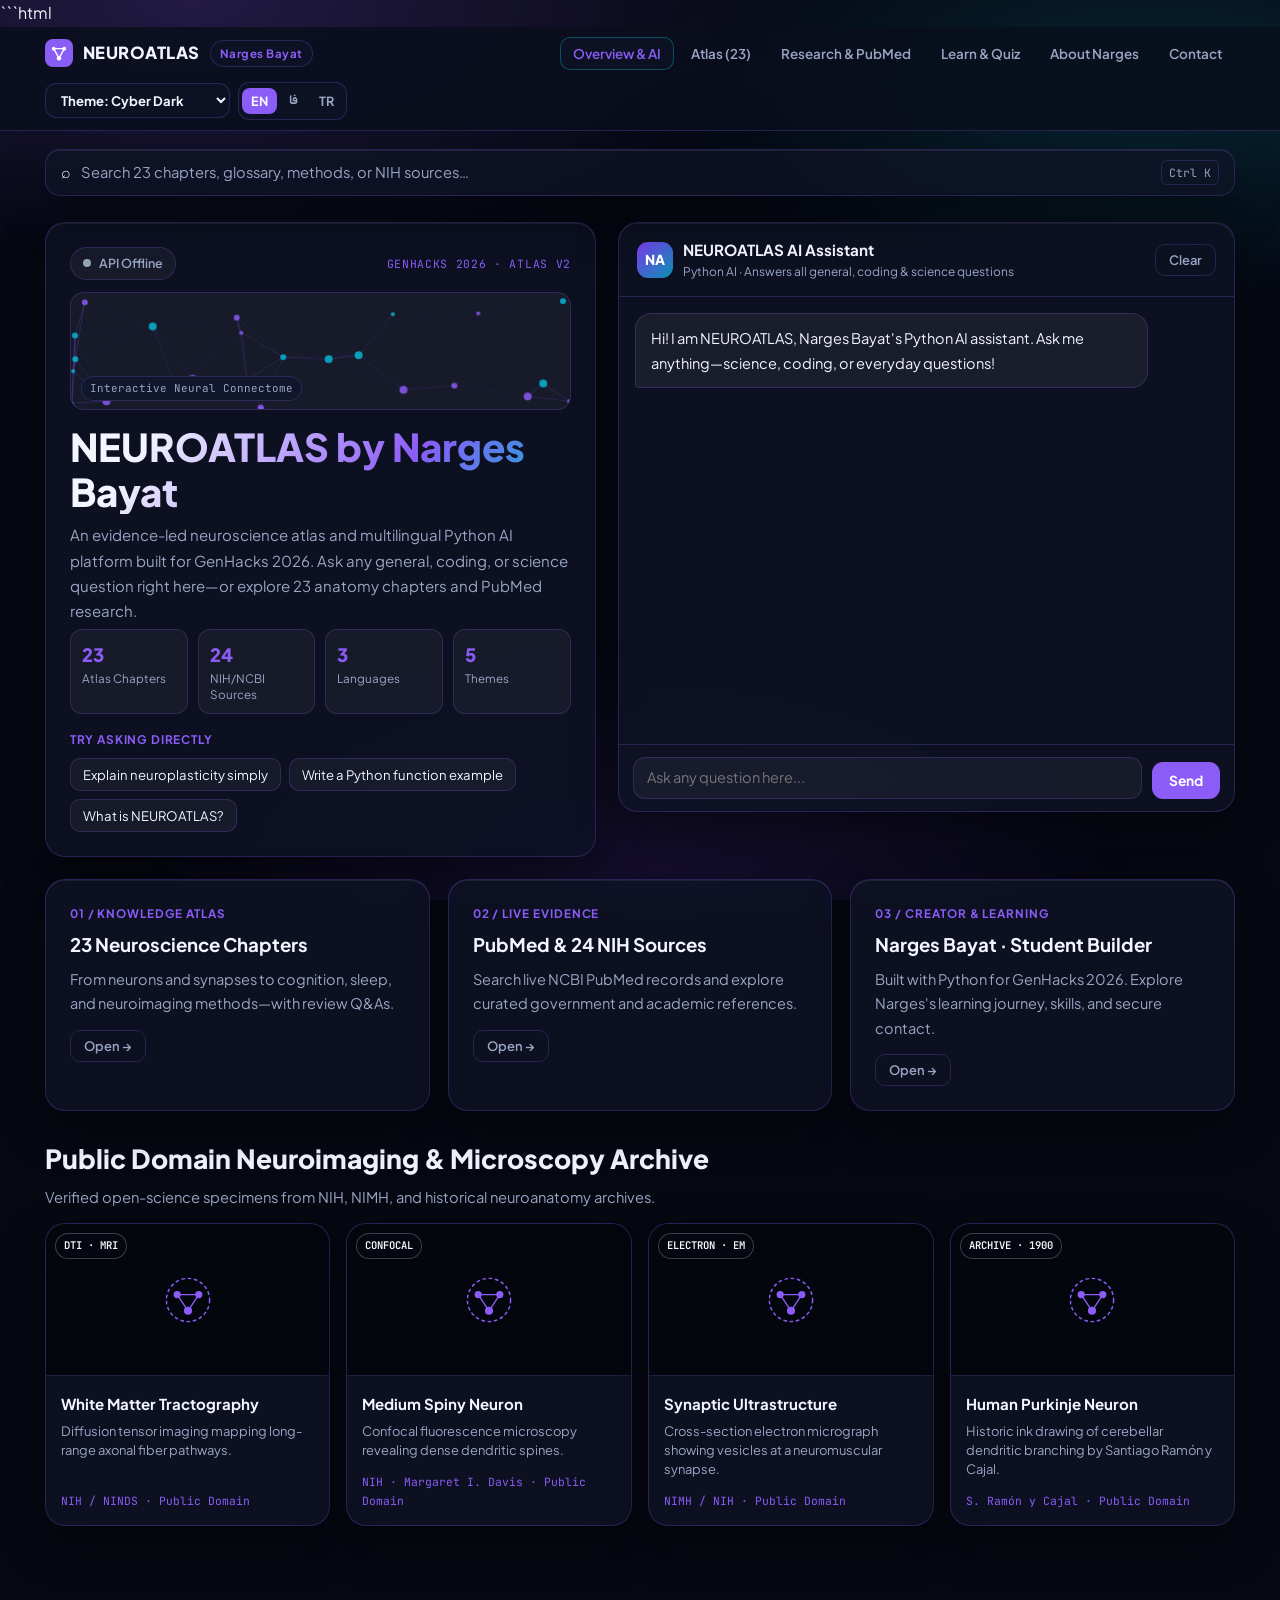
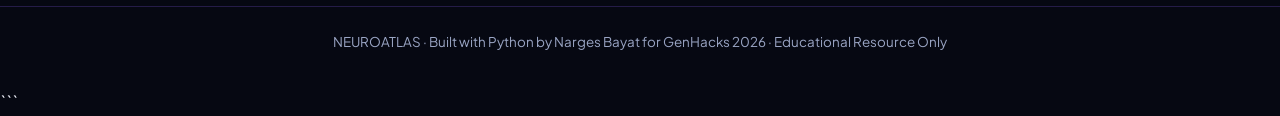
==== index.html @ 653572db "Add files via upload" ====
```html
<!DOCTYPE html>
<html lang="en" dir="ltr" data-theme="cyber">
<head>
  <meta charset="UTF-8" />
  <meta name="viewport" content="width=device-width, initial-scale=1.0" />
  <meta name="description" content="NEUROATLAS by Narges Bayat — Multilingual Python AI Assistant & Evidence-Led Neuroscience Atlas." />
  <title>NEUROATLAS · Narges Bayat</title>
  <link rel="preconnect" href="https://fonts.googleapis.com" />
  <link rel="preconnect" href="https://fonts.gstatic.com" crossorigin />
  <link href="https://fonts.googleapis.com/css2?family=JetBrains+Mono:wght@400;600&family=Newsreader:ital,opsz,wght@0,6..72,500;0,6..72,700;1,6..72,500&family=Plus+Jakarta+Sans:wght@400;500;600;700;800&family=Vazirmatn:wght@400;500;600;700;800&display=swap" rel="stylesheet" />
  <style>
    :root, [data-theme="cyber"] {
      --bg:#060812;
      --bg-elevated:rgba(10,14,28,.86);
      --bg-card:rgba(15,20,38,.78);
      --bg-card-solid:#10162b;
      --bg-input:rgba(255,255,255,.045);
      --border:rgba(139,92,246,.24);
      --border-strong:rgba(6,182,212,.38);
      --on-bg:#f3f6ff;
      --on-bg-muted:#9aa5c4;
      --text:#f3f6ff;
      --text-muted:#9aa5c4;
      --accent:#8b5cf6;
      --accent-2:#06b6d4;
      --accent-glow:rgba(139,92,246,.22);
      --user-bubble:linear-gradient(135deg,#7c3aed,#0891b2);
      --bot-bubble:rgba(255,255,255,.055);
      --btn-text:#ffffff;
      --code-bg:#04060d;
      --opt-bg:#0f172a;
      --opt-text:#f8fafc;
      --card-shadow:0 18px 46px rgba(0,0,0,.38), inset 0 1px 0 rgba(255,255,255,.07);
      --radius:20px;
      --heading-font:inherit;
    }

    [data-theme="obsidian"] {
      --bg:#090a0d;
      --bg-elevated:rgba(14,15,19,.92);
      --bg-card:rgba(20,21,26,.9);
      --bg-card-solid:#16171d;
      --bg-input:rgba(255,255,255,.04);
      --border:rgba(245,158,11,.24);
      --border-strong:rgba(45,212,191,.36);
      --on-bg:#faf7f0;
      --on-bg-muted:#a8a295;
      --text:#faf7f0;
      --text-muted:#a8a295;
      --accent:#f59e0b;
      --accent-2:#2dd4bf;
      --accent-glow:rgba(245,158,11,.16);
      --user-bubble:linear-gradient(135deg,#d97706,#b45309);
      --bot-bubble:rgba(255,255,255,.045);
      --btn-text:#111111;
      --code-bg:#050608;
      --opt-bg:#16171d;
      --opt-text:#faf7f0;
      --card-shadow:0 16px 40px rgba(0,0,0,.45), inset 0 1px 0 rgba(245,158,11,.12);
      --radius:14px;
      --heading-font:inherit;
    }

    [data-theme="ocean"] {
      --bg:#084c8d;
      --bg-elevated:rgba(5,44,86,.86);
      --bg-card:rgba(255,255,255,.95);
      --bg-card-solid:#ffffff;
      --bg-input:#eff6ff;
      --border:rgba(14,116,204,.22);
      --border-strong:rgba(2,132,199,.45);
      --on-bg:#f0f9ff;
      --on-bg-muted:#bae6fd;
      --text:#0b2545;
      --text-muted:#476380;
      --accent:#0284c7;
      --accent-2:#06b6d4;
      --accent-glow:rgba(56,189,248,.24);
      --user-bubble:linear-gradient(135deg,#0369a1,#0891b2);
      --bot-bubble:#eef6ff;
      --btn-text:#ffffff;
      --code-bg:#0b2545;
      --opt-bg:#ffffff;
      --opt-text:#0b2545;
      --card-shadow:0 20px 44px rgba(3,37,76,.22), inset 0 1px 0 #ffffff;
      --radius:22px;
      --heading-font:inherit;
    }

    [data-theme="light"] {
      --bg:#f3f6fb;
      --bg-elevated:rgba(255,255,255,.92);
      --bg-card:#ffffff;
      --bg-card-solid:#ffffff;
      --bg-input:#f8fafc;
      --border:#dde4f0;
      --border-strong:rgba(79,70,229,.35);
      --on-bg:#0f172a;
      --on-bg-muted:#475569;
      --text:#0f172a;
      --text-muted:#475569;
      --accent:#4338ca;
      --accent-2:#0284c7;
      --accent-glow:rgba(67,56,202,.1);
      --user-bubble:linear-gradient(135deg,#4338ca,#0284c7);
      --bot-bubble:#eef2ff;
      --btn-text:#ffffff;
      --code-bg:#0f172a;
      --opt-bg:#ffffff;
      --opt-text:#0f172a;
      --card-shadow:0 12px 30px rgba(15,23,42,.06);
      --radius:16px;
      --heading-font:inherit;
    }

    [data-theme="paper"] {
      --bg:#f1ece0;
      --bg-elevated:rgba(241,236,224,.94);
      --bg-card:#fcfaf3;
      --bg-card-solid:#fcfaf3;
      --bg-input:#f4efe2;
      --border:#d4cdbd;
      --border-strong:#a44a32;
      --on-bg:#1a2622;
      --on-bg-muted:#5c665f;
      --text:#1a2622;
      --text-muted:#5c665f;
      --accent:#a44a32;
      --accent-2:#4a6658;
      --accent-glow:rgba(164,74,50,.1);
      --user-bubble:linear-gradient(135deg,#1a2622,#4a6658);
      --bot-bubble:#ece6d8;
      --btn-text:#ffffff;
      --code-bg:#1a2622;
      --opt-bg:#fcfaf3;
      --opt-text:#1a2622;
      --card-shadow:0 8px 24px rgba(40,32,20,.06);
      --radius:12px;
      --heading-font:"Newsreader","Vazirmatn",Georgia,serif;
    }

    *{box-sizing:border-box;margin:0;padding:0}
    html{scroll-behavior:smooth;-webkit-text-size-adjust:100%}
    body{
      font-family:"Plus Jakarta Sans","Vazirmatn",system-ui,-apple-system,sans-serif;
      background-color:var(--bg);
      color:var(--on-bg);
      min-height:100vh;
      line-height:1.68;
      overflow-x:clip;
      position:relative;
      transition:background-color .28s ease,color .28s ease;
    }
    html[dir="rtl"] body{font-family:"Vazirmatn","Plus Jakarta Sans",system-ui,sans-serif}

    body::before{
      content:"";
      position:fixed;
      inset:0;
      z-index:-2;
      pointer-events:none;
      transition:opacity .3s ease;
    }
    [data-theme="cyber"] body::before{
      background:
        radial-gradient(ellipse 75% 45% at 15% 0%,rgba(139,92,246,.22),transparent 65%),
        radial-gradient(ellipse 65% 40% at 90% 10%,rgba(6,182,212,.16),transparent 60%),
        radial-gradient(ellipse 60% 45% at 50% 100%,rgba(124,58,237,.14),transparent 65%);
    }
    [data-theme="obsidian"] body::before{
      background-image:
        linear-gradient(rgba(245,158,11,.05) 1px,transparent 1px),
        linear-gradient(90deg,rgba(245,158,11,.05) 1px,transparent 1px),
        radial-gradient(circle at 80% 12%,rgba(45,212,191,.1),transparent 42%);
      background-size:40px 40px,40px 40px,100% 100%;
    }
    [data-theme="ocean"] body::before{
      background:
        radial-gradient(circle at 12% 10%,rgba(56,189,248,.48),transparent 42%),
        radial-gradient(circle at 88% 22%,rgba(14,165,233,.42),transparent 45%),
        linear-gradient(160deg,#053264 0%,#0959a3 48%,#0a72b8 100%);
    }
    [data-theme="light"] body::before{
      background:
        radial-gradient(circle at 10% 8%,rgba(67,56,202,.06),transparent 38%),
        radial-gradient(circle at 90% 85%,rgba(2,132,199,.06),transparent 36%);
    }
    [data-theme="paper"] body::before{
      background-image:radial-gradient(rgba(26,38,34,.055) 1px,transparent 0);
      background-size:22px 22px;
    }

    .container{width:min(1240px,93%);margin:0 auto}

    .navbar{
      position:sticky;top:0;z-index:70;
      backdrop-filter:blur(18px);
      -webkit-backdrop-filter:blur(18px);
      background:var(--bg-elevated);
      border-bottom:1px solid var(--border);
    }
    .nav-inner{
      display:flex;align-items:center;justify-content:space-between;
      gap:12px;padding:10px 0;flex-wrap:wrap;
    }
    .brand{
      display:flex;align-items:center;gap:10px;
      color:var(--on-bg);font-weight:800;letter-spacing:.03em;font-size:1.04rem;
      cursor:pointer;flex-shrink:0;
    }
    .brand-badge{
      font-size:.72rem;font-weight:700;padding:3px 9px;border-radius:999px;
      border:1px solid var(--border);color:var(--accent);background:var(--bg-card);
    }
    [data-theme="ocean"] .brand-badge{color:#0369a1;background:rgba(255,255,255,.94)}

    .nav-tabs{
      display:flex;gap:4px;align-items:center;
      overflow-x:auto;scrollbar-width:none;max-width:100%;
    }
    .nav-tabs::-webkit-scrollbar{display:none}
    .nav-tab{
      border:1px solid transparent;background:transparent;color:var(--on-bg-muted);
      padding:7px 12px;border-radius:10px;font-size:.84rem;font-weight:600;
      font-family:inherit;cursor:pointer;transition:.18s;white-space:nowrap;flex-shrink:0;
    }
    .nav-tab:hover{color:var(--on-bg);border-color:var(--border)}
    .nav-tab.active{background:var(--bg-card);color:var(--accent);border-color:var(--border-strong);box-shadow:0 4px 14px rgba(0,0,0,.08)}

    .controls{display:flex;align-items:center;gap:8px;flex-wrap:wrap;flex-shrink:0}
    .control-select,.lang-group{
      background:var(--bg-card);color:var(--text);
      border:1px solid var(--border);border-radius:11px;
      display:flex;align-items:center;gap:3px;
    }
    .lang-group{padding:3px}
    .control-select{
      padding:7px 11px;font-family:inherit;font-size:.82rem;font-weight:700;
      cursor:pointer;outline:none;max-width:185px;
    }
    .control-select option{background:var(--opt-bg);color:var(--opt-text)}
    .lang-btn{
      border:none;background:transparent;color:var(--text-muted);
      padding:5px 9px;border-radius:8px;font-size:.79rem;font-weight:700;
      cursor:pointer;font-family:inherit;transition:.15s;
    }
    .lang-btn.active{background:var(--accent);color:var(--btn-text)}

    .search-wrap{position:relative;margin:18px 0 8px;z-index:50}
    .search-bar{
      display:flex;align-items:center;gap:10px;
      background:var(--bg-card);color:var(--text);
      border:1px solid var(--border);border-radius:15px;padding:9px 15px;
      box-shadow:var(--card-shadow);
    }
    .search-bar input{
      flex:1;min-width:0;border:none;background:transparent;
      color:var(--text);font-family:inherit;font-size:.92rem;outline:none;
    }
    .search-bar input::placeholder{color:var(--text-muted)}
    .search-bar kbd{
      font-family:"JetBrains Mono",monospace;font-size:.72rem;
      padding:2px 7px;border:1px solid var(--border);border-radius:6px;
      color:var(--text-muted);flex-shrink:0;
    }
    .search-results{
      position:absolute;top:calc(100% + 6px);left:0;right:0;
      max-height:420px;overflow-y:auto;
      background:var(--bg-card-solid);color:var(--text);
      border:1px solid var(--border-strong);border-radius:15px;
      box-shadow:0 24px 54px rgba(0,0,0,.35);padding:8px;
    }
    .search-results[hidden]{display:none}
    .search-item{
      display:block;width:100%;text-align:start;background:transparent;border:none;
      border-bottom:1px solid var(--border);padding:10px 12px;color:var(--text);
      font-family:inherit;cursor:pointer;border-radius:9px;
    }
    .search-item:last-child{border-bottom:none}
    .search-item:hover{background:var(--accent-glow)}
    .search-item small{display:block;color:var(--accent);font-size:.73rem;font-weight:700}
    .search-item span{display:block;color:var(--text-muted);font-size:.82rem;overflow-wrap:anywhere}

    .view{display:none;padding:18px 0 44px}
    .view.active{display:block;animation:fadeIn .24s ease}
    @keyframes fadeIn{from{opacity:.4;transform:translateY(5px)}to{opacity:1;transform:none}}

    .card{
      background:var(--bg-card);
      color:var(--text);
      border:1px solid var(--border);
      border-radius:var(--radius);
      backdrop-filter:blur(14px);
      -webkit-backdrop-filter:blur(14px);
      box-shadow:var(--card-shadow);
      min-width:0;
    }
    [data-theme="obsidian"] .card{position:relative}
    [data-theme="obsidian"] .card::after{
      content:"";position:absolute;top:10px;inset-inline-end:10px;
      width:8px;height:8px;border-top:1.5px solid var(--accent);border-inline-end:1.5px solid var(--accent);
      opacity:.55;pointer-events:none;border-radius:1px;
    }

    .hero-grid{display:grid;grid-template-columns:1fr 1.12fr;gap:22px;align-items:stretch}
    .hero-info{padding:24px;display:flex;flex-direction:column;justify-content:space-between;gap:16px}
    .hero-top-row{display:flex;align-items:center;justify-content:space-between;gap:10px;flex-wrap:wrap}
    .status-pill{
      display:inline-flex;align-items:center;gap:8px;width:fit-content;
      padding:5px 12px;border-radius:999px;border:1px solid var(--border);
      background:var(--bg-input);font-size:.78rem;font-weight:600;color:var(--text-muted);
    }
    .status-dot{width:8px;height:8px;border-radius:50%;background:#94a3b8;flex-shrink:0}
    .status-dot.online{background:#22c55e;box-shadow:0 0 10px #22c55e}
    .telemetry-tag{
      font-family:"JetBrains Mono",monospace;font-size:.71rem;
      color:var(--accent);letter-spacing:.06em;text-transform:uppercase;
    }

    .connectome-box{
      position:relative;height:118px;border-radius:14px;overflow:hidden;
      border:1px solid var(--border);background:var(--bg-input);
    }
    #neuralCanvas{display:block;width:100%;height:100%}
    .connectome-badge{
      position:absolute;bottom:8px;inset-inline-start:10px;
      font-family:"JetBrains Mono",monospace;font-size:.68rem;
      padding:2px 8px;border-radius:999px;
      background:var(--bg-card-solid);color:var(--text-muted);
      border:1px solid var(--border);pointer-events:none;
    }

    .hero-title{
      font-family:var(--heading-font);
      font-size:clamp(1.68rem,3vw,2.45rem);line-height:1.18;font-weight:800;
      margin-top:4px;
      background:linear-gradient(125deg,var(--text) 15%,var(--accent) 65%,var(--accent-2));
      -webkit-background-clip:text;-webkit-text-fill-color:transparent;
    }
    .hero-desc{color:var(--text-muted);font-size:.94rem;margin-top:8px}

    .stat-strip{display:grid;grid-template-columns:repeat(4,minmax(0,1fr));gap:10px;margin-top:6px}
    .stat-box{
      padding:10px 11px;border:1px solid var(--border);border-radius:12px;
      background:var(--bg-input);min-width:0;
    }
    .stat-box strong{display:block;font-size:1.15rem;color:var(--accent);font-weight:800}
    .stat-box span{display:block;font-size:.73rem;color:var(--text-muted);line-height:1.35}

    .prompts-label{font-size:.74rem;font-weight:700;text-transform:uppercase;letter-spacing:.07em;color:var(--accent);margin-bottom:8px}
    .prompt-chips{display:flex;flex-wrap:wrap;gap:8px}
    .chip{
      background:var(--bg-input);border:1px solid var(--border);color:var(--text);
      padding:7px 12px;border-radius:10px;font-size:.82rem;font-family:inherit;
      cursor:pointer;transition:.18s;text-align:start;max-width:100%;
    }
    .chip:hover{border-color:var(--accent);background:var(--accent-glow)}

    .chat-panel{display:flex;flex-direction:column;height:590px;overflow:hidden}
    .chat-header{
      padding:14px 18px;border-bottom:1px solid var(--border);
      display:flex;align-items:center;justify-content:space-between;gap:10px;
    }
    .chat-title-wrap{display:flex;align-items:center;gap:10px;min-width:0}
    .chat-avatar{
      width:36px;height:36px;border-radius:11px;background:var(--user-bubble);
      display:grid;place-items:center;color:#fff;font-weight:800;font-size:.86rem;flex-shrink:0;
    }
    .chat-name{font-weight:700;font-size:.95rem}
    .chat-sub{font-size:.75rem;color:var(--text-muted)}

    .btn-ghost{
      border:1px solid var(--border);background:transparent;color:var(--text-muted);
      padding:7px 13px;border-radius:10px;font-size:.81rem;font-weight:600;
      font-family:inherit;cursor:pointer;transition:.16s;touch-action:manipulation;
    }
    .btn-ghost:hover{color:var(--text);border-color:var(--accent);background:var(--accent-glow)}
    .btn-primary{
      background:var(--accent);color:var(--btn-text);border:none;border-radius:11px;
      padding:10px 17px;font-weight:700;font-size:.86rem;font-family:inherit;
      cursor:pointer;transition:.16s;text-decoration:none;display:inline-flex;
      align-items:center;justify-content:center;gap:7px;touch-action:manipulation;
    }
    .btn-primary:hover{transform:translateY(-1px);filter:brightness(1.06)}
    .btn-primary:disabled{opacity:.5;cursor:not-allowed;transform:none}

    .chat-messages{flex:1;overflow-y:auto;padding:16px;display:flex;flex-direction:column;gap:12px}
    .msg{
      max-width:88%;padding:12px 15px;border-radius:16px;font-size:.91rem;
      overflow-wrap:anywhere;word-break:break-word;white-space:pre-wrap;
    }
    .msg.user{align-self:flex-end;background:var(--user-bubble);color:#fff;border-bottom-right-radius:4px}
    html[dir="rtl"] .msg.user{border-bottom-right-radius:16px;border-bottom-left-radius:4px}
    .msg.bot{align-self:flex-start;background:var(--bot-bubble);border:1px solid var(--border);color:var(--text);border-bottom-left-radius:4px}
    html[dir="rtl"] .msg.bot{border-bottom-left-radius:16px;border-bottom-right-radius:4px}
    .msg-meta{margin-top:6px;font-size:.71rem;opacity:.72}
    .msg code{
      font-family:"JetBrains Mono",monospace;background:var(--code-bg);color:#e2e8f0;
      padding:2px 6px;border-radius:6px;font-size:.83em;
    }
    .code-wrap{
      margin:8px 0;border-radius:11px;overflow:hidden;border:1px solid var(--border);
      background:var(--code-bg);direction:ltr;text-align:left;max-width:100%;
    }
    .code-head{
      display:flex;justify-content:space-between;align-items:center;
      padding:6px 11px;font-size:.72rem;color:#cbd5e1;
      background:rgba(255,255,255,.07);font-family:"JetBrains Mono",monospace;
    }
    .copy-code-btn{
      border:1px solid rgba(255,255,255,.28);background:transparent;color:#fff;
      padding:2px 8px;border-radius:6px;font-size:.7rem;cursor:pointer;
    }
    .code-wrap pre{
      margin:0;padding:11px 13px;overflow-x:auto;font-family:"JetBrains Mono",monospace;
      font-size:.81rem;color:#f8fafc;white-space:pre;
    }

    .chat-input-bar{padding:12px 14px;border-top:1px solid var(--border);display:flex;gap:10px;align-items:flex-end}
    .chat-input,.field,textarea,select.field{
      width:100%;min-width:0;background:var(--bg-input);border:1px solid var(--border);
      border-radius:12px;padding:10px 13px;color:var(--text);font-family:inherit;font-size:.91rem;outline:none;
    }
    .chat-input{flex:1;resize:none;min-height:42px;max-height:120px}
    .chat-input:focus,.field:focus,textarea:focus{border-color:var(--accent)}
    select.field option{background:var(--opt-bg);color:var(--opt-text)}

    .grid-3{display:grid;grid-template-columns:repeat(3,minmax(0,1fr));gap:18px;margin-top:22px}
    .grid-2{display:grid;grid-template-columns:repeat(2,minmax(0,1fr));gap:18px;margin-top:18px}
    .grid-4{display:grid;grid-template-columns:repeat(4,minmax(0,1fr));gap:16px;margin-top:14px}
    .pad{padding:24px}

    .section-head{margin:26px 0 14px}
    .section-head h2{font-family:var(--heading-font);font-size:clamp(1.32rem,2.3vw,1.65rem);font-weight:800;color:var(--on-bg)}
    .section-head p{color:var(--on-bg-muted);font-size:.92rem;margin-top:3px}

    .tag{font-size:.73rem;font-weight:700;text-transform:uppercase;letter-spacing:.08em;color:var(--accent);margin-bottom:6px}
    .muted{color:var(--text-muted);font-size:.91rem;overflow-wrap:anywhere}
    .card h3{font-family:var(--heading-font)}

    .gallery-card{overflow:hidden;display:flex;flex-direction:column}
    .gallery-media{
      position:relative;height:152px;background:var(--code-bg);
      border-bottom:1px solid var(--border);overflow:hidden;
      display:grid;place-items:center;
    }
    .gallery-media img{
      width:100%;height:100%;object-fit:cover;display:block;
      transition:transform .35s ease;
    }
    .gallery-card:hover .gallery-media img{transform:scale(1.04)}
    [data-theme="paper"] .gallery-media img{filter:sepia(.28) contrast(1.04)}
    .gallery-fallback{display:none;width:100%;height:100%;place-items:center;padding:12px;color:var(--accent)}
    .gallery-media.is-fallback img{display:none}
    .gallery-media.is-fallback .gallery-fallback{display:grid}
    .gallery-pill{
      position:absolute;top:9px;inset-inline-start:9px;
      font-family:"JetBrains Mono",monospace;font-size:.66rem;font-weight:600;
      padding:3px 8px;border-radius:999px;
      background:rgba(6,8,18,.78);color:#f8fafc;border:1px solid rgba(255,255,255,.22);
    }
    .gallery-body{padding:15px;display:flex;flex-direction:column;gap:5px;flex:1}
    .gallery-body h4{font-size:.94rem;font-weight:700}
    .gallery-body p{font-size:.81rem;color:var(--text-muted);line-height:1.5}
    .gallery-credit{margin-top:auto;padding-top:6px;font-size:.71rem;color:var(--accent);font-family:"JetBrains Mono",monospace}

    .atlas-layout{display:grid;grid-template-columns:280px minmax(0,1fr);gap:22px;margin-top:14px;align-items:start}
    .chapter-side{max-height:76vh;overflow-y:auto;padding:14px;position:sticky;top:78px}
    .chapter-btn{
      display:block;width:100%;text-align:start;background:transparent;border:none;
      border-bottom:1px solid var(--border);padding:9px 6px;color:var(--text-muted);
      font-family:inherit;font-size:.84rem;cursor:pointer;line-height:1.45;
    }
    .chapter-btn:hover,.chapter-btn.active{color:var(--accent);font-weight:700}
    .chapter-hidden{display:none!important}
    .chapter-body{padding:28px}
    .chapter-body h2{font-family:var(--heading-font);font-size:clamp(1.4rem,2.5vw,1.82rem);margin:6px 0 8px}
    .chapter-body h3{font-size:1.12rem;margin:20px 0 6px;color:var(--accent)}

    .callout{
      border-inline-start:3px solid var(--accent);background:var(--bg-input);
      padding:13px 16px;border-radius:11px;margin:14px 0;overflow-wrap:anywhere;
    }
    details.qa{background:var(--bg-input);border:1px solid var(--border);border-radius:11px;padding:10px 14px;margin:8px 0}
    details.qa summary{cursor:pointer;font-weight:600;font-size:.9rem}
    details.qa p{margin-top:8px;color:var(--text-muted);font-size:.88rem}

    .sub-tabs{display:flex;gap:8px;flex-wrap:wrap;margin:14px 0 18px}
    .sub-tab{
      border:1px solid var(--border);background:var(--bg-card);color:var(--text-muted);
      padding:8px 14px;border-radius:11px;font-family:inherit;font-size:.84rem;
      font-weight:600;cursor:pointer;transition:.16s;
    }
    .sub-tab.active{background:var(--accent);color:var(--btn-text);border-color:var(--accent)}
    .sub-panel{display:none}
    .sub-panel.active{display:block}

    .flashcard{min-height:190px;display:grid;place-items:center;text-align:center;padding:28px}
    .flashcard h3{font-size:1.3rem;margin-top:8px}
    .quiz-q{padding:14px;border:1px solid var(--border);border-radius:12px;margin-bottom:10px;background:var(--bg-input)}
    .quiz-q label{display:block;margin-top:7px;font-size:.9rem;cursor:pointer}

    .about-hero{display:grid;grid-template-columns:190px minmax(0,1fr);gap:24px;align-items:center;padding:28px}
    .avatar-ring{
      width:165px;height:165px;border-radius:28px;border:2px solid var(--border-strong);
      background:var(--bg-input);display:grid;place-items:center;margin:0 auto;color:var(--text);
    }
    .skill-tags{display:flex;flex-wrap:wrap;gap:8px;margin-top:14px}
    .skill-pill{padding:6px 12px;border-radius:999px;border:1px solid var(--border);background:var(--bg-input);font-size:.81rem;font-weight:600}

    .fab-chat{position:fixed;bottom:22px;inset-inline-end:22px;z-index:55;box-shadow:0 12px 30px rgba(0,0,0,.35)}
    .hidden{display:none!important}
    a.ext{color:var(--accent);text-decoration:none;border-bottom:1px dashed var(--accent);overflow-wrap:anywhere}

    footer{
      margin-top:36px;padding:24px 0 36px;border-top:1px solid var(--border);
      text-align:center;font-size:.84rem;color:var(--on-bg-muted);
    }

    @media(max-width:1024px){
      .hero-grid{grid-template-columns:1fr}
      .grid-4{grid-template-columns:repeat(2,minmax(0,1fr))}
      .grid-3{grid-template-columns:repeat(2,minmax(0,1fr))}
      .atlas-layout{grid-template-columns:1fr}
      .chapter-side{position:static;max-height:220px}
      .chat-panel{height:510px}
    }
    @media(max-width:720px){
      .container{width:94%}
      .nav-inner{gap:8px;padding:9px 0}
      .nav-tabs{order:3;width:100%;padding-top:4px;border-top:1px solid var(--border)}
      .controls{width:auto}
      .control-select{max-width:155px;font-size:.78rem;padding:6px 8px}
      .grid-3,.grid-2,.grid-4,.about-hero{grid-template-columns:1fr}
      .stat-strip{grid-template-columns:repeat(2,minmax(0,1fr))}
      .hero-info,.pad,.chapter-body,.about-hero{padding:18px}
      .chat-panel{height:470px}
      .msg{max-width:94%}
      .search-bar kbd{display:none}
    }
    @media(max-width:420px){
      .brand-badge{display:none}
      .controls{width:100%;justify-content:space-between}
      .control-select{flex:1;max-width:none}
      .fab-chat{bottom:14px;inset-inline-end:14px;padding:9px 14px;font-size:.82rem}
    }
    @media(prefers-reduced-motion:reduce){
      *{animation:none!important;transition:none!important;scroll-behavior:auto!important}
    }
  </style>
</head>
<body>
  <header class="navbar">
    <div class="container nav-inner">
      <div class="brand" onclick="switchView('home')">
        <svg width="28" height="28" viewBox="0 0 32 32" fill="none" aria-hidden="true">
          <rect width="32" height="32" rx="9" fill="url(#na-grad)" />
          <circle cx="10" cy="11" r="2.2" fill="#fff" />
          <circle cx="22" cy="11" r="2.2" fill="#fff" />
          <circle cx="16" cy="22" r="2.5" fill="#fff" />
          <path d="M10 11L22 11M10 11L16 22M22 11L16 22" stroke="#fff" stroke-width="1.7" stroke-linecap="round" />
          <defs><linearGradient id="na-grad" x1="0" y1="0" x2="32" y2="32"><stop stop-color="#8b5cf6"/><stop offset="1" stop-color="#06b6d4"/></linearGradient></defs>
        </svg>
        <span>NEUROATLAS</span>
        <span class="brand-badge">Narges Bayat</span>
      </div>

      <nav class="nav-tabs" aria-label="Main Navigation">
        <button class="nav-tab active" data-view="home" data-i18n="tabHome">Overview & AI</button>
        <button class="nav-tab" data-view="atlas" data-i18n="tabAtlas">Atlas (23)</button>
        <button class="nav-tab" data-view="research" data-i18n="tabResearch">Research & PubMed</button>
        <button class="nav-tab" data-view="learn" data-i18n="tabLearn">Learn & Quiz</button>
        <button class="nav-tab" data-view="about" data-i18n="tabAbout">About Narges</button>
        <button class="nav-tab" data-view="contact" data-i18n="tabContact">Contact</button>
      </nav>

      <div class="controls">
        <select id="themeSelect" class="control-select" aria-label="Theme selector">
          <option value="cyber" data-i18n="themeCyber">Theme: Cyber Dark</option>
          <option value="obsidian" data-i18n="themeObsidian">Theme: Royal Obsidian</option>
          <option value="ocean" data-i18n="themeOcean">Theme: Deep Ocean</option>
          <option value="light" data-i18n="themeLight">Theme: Daylight</option>
          <option value="paper" data-i18n="themePaper">Theme: Editorial Paper</option>
        </select>
        <div class="lang-group" role="group" aria-label="Language selector">
          <button class="lang-btn active" data-lang="en">EN</button>
          <button class="lang-btn" data-lang="fa">فا</button>
          <button class="lang-btn" data-lang="tr">TR</button>
        </div>
      </div>
    </div>
  </header>

  <div class="container">
    <div class="search-wrap" id="globalSearchWrap">
      <div class="search-bar">
        <span>⌕</span>
        <input id="globalSearchInput" type="search" autocomplete="off" data-i18n-placeholder="globalSearchPh" placeholder="Search 23 chapters, glossary, methods, or NIH sources…" />
        <kbd>Ctrl K</kbd>
      </div>
      <div id="globalSearchResults" class="search-results" hidden></div>
    </div>

    <section id="view-home" class="view active">
      <div class="hero-grid">
        <div class="card hero-info">
          <div>
            <div class="hero-top-row">
              <div class="status-pill"><span id="statusDot" class="status-dot"></span><span id="statusText" data-i18n="statusChecking">Checking Python API...</span></div>
              <span class="telemetry-tag">GENHACKS 2026 · ATLAS v2</span>
            </div>

            <div class="connectome-box" style="margin-top:12px" aria-hidden="true">
              <canvas id="neuralCanvas"></canvas>
              <span class="connectome-badge" data-i18n="connectomeLabel">Interactive Neural Connectome</span>
            </div>

            <h1 class="hero-title" style="margin-top:14px" data-i18n="heroTitle">NEUROATLAS by Narges Bayat</h1>
            <p class="hero-desc" data-i18n="heroDesc">An evidence-led neuroscience atlas and multilingual Python AI platform built for GenHacks 2026.</p>

            <div class="stat-strip">
              <div class="stat-box"><strong id="statChapters">23</strong><span data-i18n="statCh">Atlas Chapters</span></div>
              <div class="stat-box"><strong id="statSources">24</strong><span data-i18n="statSrc">NIH/NCBI Sources</span></div>
              <div class="stat-box"><strong>3</strong><span data-i18n="statLang">Languages</span></div>
              <div class="stat-box"><strong>5</strong><span data-i18n="statThemes">Themes</span></div>
            </div>
          </div>

          <div>
            <div class="prompts-label" data-i18n="tryAsking">Try asking directly</div>
            <div class="prompt-chips" id="promptChips"></div>
          </div>
        </div>

        <div class="card chat-panel" aria-label="NEUROATLAS AI Assistant">
          <div class="chat-header">
            <div class="chat-title-wrap">
              <div class="chat-avatar">NA</div>
              <div>
                <div class="chat-name" data-i18n="chatTitle">NEUROATLAS AI Assistant</div>
                <div class="chat-sub" data-i18n="chatSub">Python AI · Answers all general, coding & science questions</div>
              </div>
            </div>
            <button id="clearChatBtn" class="btn-ghost" data-i18n="clearBtn">Clear</button>
          </div>
          <div id="chatMessages" class="chat-messages"></div>
          <form id="chatForm" class="chat-input-bar">
            <textarea id="chatInput" class="chat-input" rows="1" data-i18n-placeholder="inputPlaceholder" placeholder="Ask any question here..."></textarea>
            <button id="sendBtn" type="submit" class="btn-primary" data-i18n="sendBtn">Send</button>
          </form>
        </div>
      </div>

      <div class="grid-3">
        <article class="card pad"><div class="tag" data-i18n="hm1Tag">01 / KNOWLEDGE ATLAS</div><h3 data-i18n="hm1Title">23 Neuroscience Chapters</h3><p class="muted" style="margin-top:6px" data-i18n="hm1Desc">From neurons to cognition, sleep, and neuroimaging.</p><div style="margin-top:14px"><button class="btn-ghost" onclick="switchView('atlas')" data-i18n="openBtn">Open →</button></div></article>
        <article class="card pad"><div class="tag" data-i18n="hm2Tag">02 / LIVE EVIDENCE</div><h3 data-i18n="hm2Title">PubMed & 24 NIH Sources</h3><p class="muted" style="margin-top:6px" data-i18n="hm2Desc">Search live NCBI PubMed records and academic references.</p><div style="margin-top:14px"><button class="btn-ghost" onclick="switchView('research')" data-i18n="openBtn">Open →</button></div></article>
        <article class="card pad"><div class="tag" data-i18n="hm3Tag">03 / CREATOR & LEARNING</div><h3 data-i18n="hm3Title">Narges Bayat · Student Builder</h3><p class="muted" style="margin-top:6px" data-i18n="hm3Desc">Built with Python for GenHacks 2026.</p><div style="margin-top:14px"><button class="btn-ghost" onclick="switchView('about')" data-i18n="openBtn">Open →</button></div></article>
      </div>

      <div class="section-head">
        <h2 data-i18n="galHeading">Public Domain Neuroimaging & Microscopy Archive</h2>
        <p data-i18n="galSub">Verified open-science specimens from NIH, NIMH, and historical neuroanatomy archives.</p>
      </div>
      <div class="grid-4" id="specimenGallery"></div>
    </section>

    <section id="view-atlas" class="view">
      <div class="section-head"><h2 data-i18n="atlasHeading">Neuroanatomy & Systems Atlas</h2><p data-i18n="atlasSub">Evidence-led educational chapters. Not for medical diagnosis or treatment.</p></div>
      <div style="display:flex;gap:12px;align-items:center;flex-wrap:wrap">
        <input id="chapterFilter" class="field" style="max-width:340px" type="search" data-i18n-placeholder="filterChaptersPh" placeholder="Filter 23 chapters…" />
        <span id="chapterFilterCount" class="muted" style="color:var(--on-bg-muted)"></span>
      </div>
      <div class="atlas-layout">
        <aside id="chapterNav" class="card chapter-side"></aside>
        <article id="chapterContent" class="card chapter-body"></article>
      </div>
    </section>

    <section id="view-research" class="view">
      <div class="section-head"><h2 data-i18n="resHeading">Literature Search, Methods & Sources</h2><p data-i18n="resSub">Explore live NCBI PubMed studies, design research questions, and inspect 24 sources.</p></div>
      <div class="sub-tabs">
        <button class="sub-tab active" data-sub="pubmed" data-i18n="subPubmed">PubMed Search</button>
        <button class="sub-tab" data-sub="discover" data-i18n="subDiscover">Research Question Builder</button>
        <button class="sub-tab" data-sub="methods" data-i18n="subMethods">Research Methods</button>
        <button class="sub-tab" data-sub="sources" data-i18n="subSources">24 Curated Sources</button>
      </div>
      <div id="sub-pubmed" class="sub-panel active card pad">
        <div style="display:flex;gap:10px;flex-wrap:wrap">
          <input id="pubmedQuery" class="field" style="flex:1;min-width:220px" data-i18n-placeholder="pubmedPh" placeholder="e.g. hippocampal plasticity, EEG sleep" />
          <button id="pubmedBtn" class="btn-primary" data-i18n="pubmedBtn">Search PubMed</button>
        </div>
        <p id="pubmedStatus" class="muted" style="margin-top:10px" data-i18n="pubmedNote">Queries live NCBI E-utilities (requires internet).</p>
        <div id="pubmedResults" style="margin-top:14px"></div>
      </div>
      <div id="sub-discover" class="sub-panel card pad">
        <div class="grid-2">
          <div style="display:flex;flex-direction:column;gap:10px">
            <input id="rdTopic" class="field" data-i18n-placeholder="rdTopicPh" placeholder="Topic" />
            <input id="rdPopulation" class="field" data-i18n-placeholder="rdPopPh" placeholder="Population / model" />
            <input id="rdExposure" class="field" data-i18n-placeholder="rdExpPh" placeholder="Comparison / factor" />
            <input id="rdOutcome" class="field" data-i18n-placeholder="rdOutPh" placeholder="Measurement" />
            <select id="rdMethod" class="field">
              <option value="Literature review" data-i18n="mOpt1">Literature review</option>
              <option value="Behavioral experiment" data-i18n="mOpt2">Behavioral experiment</option>
              <option value="EEG / electrophysiology" data-i18n="mOpt3">EEG / electrophysiology</option>
              <option value="MRI / neuroimaging" data-i18n="mOpt4">MRI / neuroimaging</option>
              <option value="Computational analysis" data-i18n="mOpt5">Computational analysis</option>
            </select>
            <div style="display:flex;gap:10px;flex-wrap:wrap">
              <button id="buildQuestion" class="btn-primary" data-i18n="buildBtn">Build Outline</button>
              <button id="saveQuestion" class="btn-ghost" data-i18n="saveWorkBtn">Save to Workspace</button>
            </div>
          </div>
          <div><div class="tag" data-i18n="outlineTag">Structured Outline</div><pre id="researchOutline" class="callout" style="white-space:pre-wrap;font-family:inherit" data-i18n="outlineEmpty">Fill in a topic to generate a structured research outline.</pre></div>
        </div>
      </div>
      <div id="sub-methods" class="sub-panel card pad"><div id="methodsContent"></div></div>
      <div id="sub-sources" class="sub-panel card pad">
        <div style="display:flex;gap:10px;align-items:center;flex-wrap:wrap;margin-bottom:14px">
          <input id="sourceFilter" class="field" style="max-width:340px" data-i18n-placeholder="filterSourcesPh" placeholder="Filter NIH / NCBI sources…" />
          <span id="sourceCountLabel" class="muted"></span>
        </div>
        <div id="sourceList" class="grid-2"></div>
      </div>
    </section>

    <section id="view-learn" class="view">
      <div class="section-head"><h2 data-i18n="learnHeading">Active Learning Lab & Workspace</h2><p data-i18n="learnSub">Concept map, retrieval flashcards, mini quiz, glossary, and local notes.</p></div>
      <div class="sub-tabs">
        <button class="sub-tab active" data-sub="flashquiz" data-i18n="subFlashQuiz">Flashcards & Quiz</button>
        <button class="sub-tab" data-sub="map" data-i18n="subMap">Concept Map</button>
        <button class="sub-tab" data-sub="glossary" data-i18n="subGlossary">Glossary</button>
        <button class="sub-tab" data-sub="workspace" data-i18n="subWorkspace">Local Workspace</button>
      </div>
      <div id="sub-flashquiz" class="sub-panel active">
        <div class="grid-2">
          <div class="card pad">
            <div class="tag" data-i18n="flashTag">Flashcards</div>
            <div class="flashcard callout"><div><h3 id="flashQ">Loading...</h3><p id="flashA" class="muted hidden" style="margin-top:10px"></p></div></div>
            <div style="display:flex;gap:10px;flex-wrap:wrap;margin-top:12px">
              <button id="flipCard" class="btn-primary" data-i18n="revealAnsBtn">Reveal Answer</button>
              <button id="nextCard" class="btn-ghost" data-i18n="nextCardBtn">Next Card</button>
            </div>
          </div>
          <div class="card pad">
            <div class="tag" data-i18n="quizTag">Knowledge Check</div>
            <div id="quizArea"></div>
            <button id="gradeQuiz" class="btn-primary" data-i18n="checkAnsBtn">Check Answers</button>
            <div id="quizScore" class="callout hidden"></div>
          </div>
        </div>
      </div>
      <div id="sub-map" class="sub-panel card pad"><div id="mapGrid" class="grid-3"></div><div id="mapDetail" class="callout" style="margin-top:16px" data-i18n="mapHint">Select a concept above to inspect related chapters.</div></div>
      <div id="sub-glossary" class="sub-panel card pad">
        <div style="display:flex;gap:10px;align-items:center;flex-wrap:wrap;margin-bottom:14px">
          <input id="glossaryFilter" class="field" style="max-width:340px" data-i18n-placeholder="filterGlossaryPh" placeholder="Filter glossary terms…" />
          <span id="glossaryCount" class="muted"></span>
        </div>
        <div id="glossaryList" class="grid-2"></div>
      </div>
      <div id="sub-workspace" class="sub-panel card pad">
        <div class="grid-2">
          <div style="display:flex;flex-direction:column;gap:10px">
            <input id="noteTitle" class="field" data-i18n-placeholder="noteTitlePh" placeholder="Note title" />
            <textarea id="noteBody" rows="6" data-i18n-placeholder="noteBodyPh" placeholder="Write study notes…"></textarea>
            <div style="display:flex;gap:10px;flex-wrap:wrap">
              <button id="saveNote" class="btn-primary" data-i18n="saveNoteBtn">Save Note</button>
              <button id="exportNotes" class="btn-ghost" data-i18n="exportBtn">Export JSON</button>
            </div>
          </div>
          <div><div class="tag" data-i18n="savedNotesTag">Saved Notes</div><div id="notesList"></div></div>
        </div>
      </div>
    </section>

    <section id="view-about" class="view">
      <div class="card about-hero">
        <div class="avatar-ring">
          <svg width="108" height="108" viewBox="0 0 120 120" fill="none" aria-hidden="true">
            <circle cx="60" cy="44" r="22" stroke="currentColor" stroke-width="4" opacity=".9" />
            <path d="M24 98C24 78 40 68 60 68C80 68 96 78 96 98" stroke="currentColor" stroke-width="4" stroke-linecap="round" opacity=".9" />
            <circle cx="90" cy="30" r="8" fill="var(--accent)" />
            <circle cx="28" cy="34" r="5" fill="var(--accent-2)" />
          </svg>
        </div>
        <div>
          <div class="tag" data-i18n="aboutTag">CREATOR PROFILE · GENHACKS 2026</div>
          <h2 style="font-family:var(--heading-font);font-size:1.85rem;font-weight:800" data-i18n="aboutName">Narges Bayat</h2>
          <p class="muted" style="margin-top:8px" data-i18n="aboutBio">Student developer exploring Python, web engineering, AI, and neuroscience.</p>
          <div class="skill-tags">
            <span class="skill-pill">Python</span>
            <span class="skill-pill">HTML / CSS / JS</span>
            <span class="skill-pill">AI APIs (Gemini & Groq)</span>
            <span class="skill-pill" data-i18n="skillNeuro">Neuroscience Research</span>
            <span class="skill-pill">English · فارسی · Türkçe</span>
          </div>
          <div style="margin-top:18px;display:flex;gap:10px;flex-wrap:wrap">
            <a id="githubProfileBtn" class="btn-primary" href="https://github.com/Shirazxbox/NEUROATLAS" target="_blank" rel="noopener" data-i18n="githubBtn">View GitHub Project</a>
            <button class="btn-ghost" onclick="switchView('contact')" data-i18n="contactMeBtn">Send a Message</button>
          </div>
        </div>
      </div>
      <div class="grid-3">
        <article class="card pad"><div class="tag" data-i18n="ab1Tag">LEARNING JOURNEY</div><h3 data-i18n="ab1Title">Building While Learning</h3><p class="muted" style="margin-top:6px" data-i18n="ab1Desc">Evolved from a prototype atlas into a full-stack Python serverless platform.</p></article>
        <article class="card pad"><div class="tag" data-i18n="ab2Tag">HACKATHON GOAL</div><h3 data-i18n="ab2Title">GenHacks 2026</h3><p class="muted" style="margin-top:6px" data-i18n="ab2Desc">Combines neuroscience education and general AI assistance in one lightweight interface.</p></article>
        <article class="card pad"><div class="tag" data-i18n="ab3Tag">PRIVACY & ACCESSIBILITY</div><h3 data-i18n="ab3Title">Inclusive by Design</h3><p class="muted" style="margin-top:6px" data-i18n="ab3Desc">Supports English, Persian (RTL), Turkish, five themes, and anti-spam protection.</p></article>
      </div>
    </section>

    <section id="view-contact" class="view">
      <div class="section-head"><h2 data-i18n="contactHeading">Secure Contact</h2><p data-i18n="contactSub">Send feedback or questions safely without exposing any personal email address to spam bots.</p></div>
      <div class="grid-2">
        <div class="card pad">
          <div class="tag" data-i18n="formTag">ENCRYPTED FORM DELIVERY</div>
          <h3 style="margin-bottom:12px" data-i18n="formTitle">Send a Message to Narges Bayat</h3>
          <form id="contactForm" style="display:flex;flex-direction:column;gap:10px">
            <input type="checkbox" name="botcheck" id="botcheck" style="display:none" tabindex="-1" autocomplete="off" />
            <select id="contactCategory" class="field" required>
              <option value="General / Hackathon Feedback" data-i18n="cOpt1">General / Hackathon Feedback</option>
              <option value="Science / Atlas Question" data-i18n="cOpt2">Science / Atlas Question</option>
              <option value="Bug Report / Suggestion" data-i18n="cOpt3">Bug Report / Suggestion</option>
            </select>
            <input id="contactName" class="field" type="text" required data-i18n-placeholder="cNamePh" placeholder="Your name" />
            <input id="contactEmail" class="field" type="email" data-i18n-placeholder="cEmailPh" placeholder="Your email (optional, for a reply)" />
            <textarea id="contactMsg" rows="5" required maxlength="3000" data-i18n-placeholder="cMsgPh" placeholder="Write your message here..."></textarea>
            <button id="contactSubmitBtn" type="submit" class="btn-primary" data-i18n="cSendBtn">Send Securely</button>
            <p id="contactStatus" class="muted"></p>
          </form>
        </div>
        <div class="card pad" style="display:flex;flex-direction:column;justify-content:space-between;gap:16px">
          <div>
            <div class="tag" data-i18n="shieldTag">ANTI-SPAM EMAIL SHIELD</div>
            <h3 style="margin-bottom:8px" data-i18n="shieldTitle">Human-Only Email Protection</h3>
            <p class="muted" data-i18n="shieldDesc">To protect against spam bots, the owner's email is never written inside raw HTML. Humans can reveal a protected version below.</p>
            <div id="emailRevealBox" class="callout hidden" style="direction:ltr;font-family:'JetBrains Mono',monospace;font-size:.9rem"></div>
            <div style="display:flex;gap:10px;flex-wrap:wrap;margin-top:14px">
              <button id="revealEmailBtn" type="button" class="btn-primary" data-i18n="revealBtn">Reveal Human-Only Email</button>
              <button id="copyEmailBtn" type="button" class="btn-ghost hidden" data-i18n="copyEmailBtn">Copy Email</button>
            </div>
          </div>
          <div class="callout muted" style="font-size:.84rem" data-i18n="disclaimerNote">NEUROATLAS is an independent educational platform and is not intended for medical diagnosis or treatment.</div>
        </div>
      </div>
    </section>
  </div>

  <button id="fabChat" class="btn-primary fab-chat hidden" onclick="switchView('home');document.getElementById('chatInput').focus();" data-i18n="fabBtn">Ask AI</button>
  <footer><div class="container" data-i18n="footerText">NEUROATLAS · Built with Python by Narges Bayat for GenHacks 2026 · Educational Resource Only</div></footer>

  <script src="/neuroatlas-data.js"></script>
  <script src="/neuroatlas-i18n-data.js"></script>
  <script>
    const WEB3FORMS_KEY = "35999110-eef8-4007-8e28-a1307dcf5439";
    const GITHUB_REPO_URL = "https://github.com/Shirazxbox/NEUROATLAS";
    document.getElementById("githubProfileBtn").href = GITHUB_REPO_URL;

    const DATA = window.NEUROATLAS_DATA || {};
    const TRANS = window.NEUROATLAS_I18N_DATA || {};
    const CHAPTERS = DATA.CHAPTERS || [], SOURCES = DATA.SOURCES || [], GLOSSARY = DATA.GLOSSARY || [];
    const METHODS = DATA.METHODS || [], MAP = DATA.MAP || [], FLASH = DATA.FLASH || [], QUIZ = DATA.QUIZ || [];

    const SPECIMENS = [
      {
        img: "https://upload.wikimedia.org/wikipedia/commons/3/33/Mouse_Tractography.jpg",
        badge: "DTI · MRI",
        credit: "NIH / NINDS · Public Domain",
        en: ["White Matter Tractography", "Diffusion tensor imaging mapping long-range axonal fiber pathways."],
        fa: ["تراکتوگرافی ماده سفید", "تصویربرداری DTI برای نمایش مسیرهای رشته‌های عصبی در مغز."],
        tr: ["Beyaz Madde Traktografisi", "Uzun menzilli akson yolaklarını haritalayan difüzyon tensör görüntüleme."]
      },
      {
        img: "https://upload.wikimedia.org/wikipedia/commons/e/e0/Confocal_image_of_spiny_neuron_-_1.jpg",
        badge: "CONFOCAL",
        credit: "NIH · Margaret I. Davis · Public Domain",
        en: ["Medium Spiny Neuron", "Confocal fluorescence microscopy revealing dense dendritic spines."],
        fa: ["نورون خاردار مخطط", "میکروسکوپ کانفوکال با نمایش دقیق شاخک‌های دندریتی و خارهای عصبی."],
        tr: ["Orta Dikenli Nöron", "Yoğun dendritik dikenleri gösteren konfokal floresan mikroskopisi."]
      },
      {
        img: "https://upload.wikimedia.org/wikipedia/commons/a/aa/Electron_micrograph_of_neuromuscular_junction_%28cross-section%29.jpg",
        badge: "ELECTRON · EM",
        credit: "NIMH / NIH · Public Domain",
        en: ["Synaptic Ultrastructure", "Cross-section electron micrograph showing vesicles at a neuromuscular synapse."],
        fa: ["فراساختار سیناپس", "تصویر میکروسکوپ الکترونی از وزیکول‌های انتقال‌دهنده در محل اتصال عصبی."],
        tr: ["Sinaptik İnce Yapı", "Nöromüsküler sinapstaki vezikülleri gösteren elektron mikrografı."]
      },
      {
        img: "https://upload.wikimedia.org/wikipedia/commons/7/77/Cajal_-_a_purkinje_neuron_from_the_human_cerebellum.jpg",
        badge: "ARCHIVE · 1900",
        credit: "S. Ramón y Cajal · Public Domain",
        en: ["Human Purkinje Neuron", "Historic ink drawing of cerebellar dendritic branching by Santiago Ramón y Cajal."],
        fa: ["نورون پورکینژ مخچه", "طراحی تاریخی سانتیاگو رامون ای کاخال (۱۹۰۰) از انشعابات دندریتی."],
        tr: ["İnsan Purkinje Nöronu", "Santiago Ramón y Cajal'ın beyincik dendrit dallanması tarihi çizimi."]
      }
    ];

    const I18N = {
      en: {
        dir:"ltr", tabHome:"Overview & AI", tabAtlas:"Atlas (23)", tabResearch:"Research & PubMed", tabLearn:"Learn & Quiz", tabAbout:"About Narges", tabContact:"Contact",
        themeCyber:"Theme: Cyber Dark", themeObsidian:"Theme: Royal Obsidian", themeOcean:"Theme: Deep Ocean", themeLight:"Theme: Daylight", themePaper:"Theme: Editorial Paper",
        globalSearchPh:"Search 23 chapters, glossary, methods, or NIH sources…", statusChecking:"Checking Python API...", statusReady:"Python AI Online", statusNoKey:"Server Online (Add API Key)", statusOffline:"API Offline",
        connectomeLabel:"Interactive Neural Connectome",
        heroTitle:"NEUROATLAS by Narges Bayat", heroDesc:"An evidence-led neuroscience atlas and multilingual Python AI platform built for GenHacks 2026. Ask any general, coding, or science question right here—or explore 23 anatomy chapters and PubMed research.",
        statCh:"Atlas Chapters", statSrc:"NIH/NCBI Sources", statLang:"Languages", statThemes:"Themes", tryAsking:"Try asking directly",
        chatTitle:"NEUROATLAS AI Assistant", chatSub:"Python AI · Answers all general, coding & science questions", clearBtn:"Clear", inputPlaceholder:"Ask any question here...", sendBtn:"Send",
        welcomeMsg:"Hi! I am NEUROATLAS, Narges Bayat's Python AI assistant. Ask me anything—science, coding, or everyday questions!", thinking:"Thinking...",
        hm1Tag:"01 / KNOWLEDGE ATLAS", hm1Title:"23 Neuroscience Chapters", hm1Desc:"From neurons and synapses to cognition, sleep, and neuroimaging methods—with review Q&As.",
        hm2Tag:"02 / LIVE EVIDENCE", hm2Title:"PubMed & 24 NIH Sources", hm2Desc:"Search live NCBI PubMed records and explore curated government and academic references.",
        hm3Tag:"03 / CREATOR & LEARNING", hm3Title:"Narges Bayat · Student Builder", hm3Desc:"Built with Python for GenHacks 2026. Explore Narges's learning journey, skills, and secure contact.", openBtn:"Open →",
        galHeading:"Public Domain Neuroimaging & Microscopy Archive", galSub:"Verified open-science specimens from NIH, NIMH, and historical neuroanatomy archives.",
        atlasHeading:"Neuroanatomy & Systems Atlas", atlasSub:"Evidence-led educational chapters. Not for medical diagnosis or treatment.", filterChaptersPh:"Filter 23 chapters…", chapterWord:"CHAPTER",
        keyConceptLbl:"Key concept:", distinctionLbl:"Important distinction:", reviewLbl:"Knowledge review", refsLbl:"References:", saveWorkBtn:"Save to Workspace", prevBtn:"← Previous", nextBtn:"Next Chapter →",
        translateChBtn:"Translate this chapter", showOrigBtn:"Show English Original", translatingMsg:"Translating chapter with Python AI...",
        resHeading:"Literature Search, Methods & Sources", resSub:"Explore live NCBI PubMed studies, design testable research questions, and inspect 24 curated sources.",
        subPubmed:"PubMed Search", subDiscover:"Research Question Builder", subMethods:"Research Methods", subSources:"24 Curated Sources",
        pubmedPh:"e.g. hippocampal plasticity, EEG sleep, visual cortex", pubmedBtn:"Search PubMed", pubmedNote:"Queries live NCBI E-utilities (requires internet).",
        pubmedSearching:"Searching NCBI PubMed…", pubmedNone:"No PubMed records found.", pubmedDone:"records retrieved from NCBI.", pubmedErr:"PubMed search unavailable right now.", openPubmed:"Open PubMed record ↗", translateStudyBtn:"Translate title",
        rdTopicPh:"Topic (e.g. sleep and memory consolidation)", rdPopPh:"Population / model (e.g. adolescents, adults)", rdExpPh:"Comparison / factor (e.g. sleep duration)", rdOutPh:"Measurement (e.g. recall accuracy, EEG)",
        mOpt1:"Literature review", mOpt2:"Behavioral experiment", mOpt3:"EEG / electrophysiology", mOpt4:"MRI / neuroimaging", mOpt5:"Computational analysis",
        buildBtn:"Build Outline", outlineTag:"Structured Outline", outlineEmpty:"Fill in a topic to generate a structured research outline.",
        methodWord:"METHOD", limitLbl:"Interpretation limit:", filterSourcesPh:"Filter NIH / NCBI sources…", openSource:"Open original source ↗",
        learnHeading:"Active Learning Lab & Workspace", learnSub:"Concept map, retrieval flashcards, mini quiz, neuroscience glossary, and local study notes.",
        subFlashQuiz:"Flashcards & Quiz", subMap:"Concept Map", subGlossary:"Glossary", subWorkspace:"Local Workspace",
        flashTag:"Flashcards", revealAnsBtn:"Reveal Answer", hideAnsBtn:"Hide Answer", nextCardBtn:"Next Card", quizTag:"Knowledge Check", checkAnsBtn:"Check Answers", scoreLbl:"Score:",
        mapHint:"Select a concept above to inspect related chapters.", filterGlossaryPh:"Filter glossary terms…", noteTitlePh:"Note title", noteBodyPh:"Write study notes or research ideas (saved in your browser)…",
        saveNoteBtn:"Save Note", exportBtn:"Export JSON", savedNotesTag:"Saved Notes", noNotes:"No saved notes yet.", deleteBtn:"Delete", savedAlert:"Saved to Workspace!",
        aboutTag:"CREATOR PROFILE · GENHACKS 2026", aboutName:"Narges Bayat", aboutBio:"Student developer and curious learner exploring Python programming, web engineering, artificial intelligence, and neuroscience. NEUROATLAS combines structured scientific education with an accessible, multilingual Python AI assistant.",
        skillNeuro:"Neuroscience Research", githubBtn:"View GitHub Project", contactMeBtn:"Send a Message",
        ab1Tag:"LEARNING JOURNEY", ab1Title:"Building While Learning", ab1Desc:"Started with a prototype HTML atlas and Python launcher, then evolved it into a full-stack serverless web application.",
        ab2Tag:"HACKATHON GOAL", ab2Title:"GenHacks 2026", ab2Desc:"Designed to make both neuroscience reference materials and general AI assistance available in one lightweight, inclusive interface.",
        ab3Tag:"PRIVACY & ACCESSIBILITY", ab3Title:"Inclusive by Design", ab3Desc:"Supports English, right-to-left Persian, Turkish, five color themes, and anti-spam contact protection.",
        contactHeading:"Secure Contact", contactSub:"Send feedback or questions safely without exposing any personal email address to spam bots.",
        formTag:"ENCRYPTED FORM DELIVERY", formTitle:"Send a Message to Narges Bayat", cOpt1:"General / Hackathon Feedback", cOpt2:"Science / Atlas Question", cOpt3:"Bug Report / Suggestion",
        cNamePh:"Your name", cEmailPh:"Your email (optional, for a reply)", cMsgPh:"Write your message here...", cSendBtn:"Send Securely", cSending:"Sending...", cSent:"Message sent securely! Thank you.", cNetErr:"Network error while sending.",
        shieldTag:"ANTI-SPAM EMAIL SHIELD", shieldTitle:"Human-Only Email Protection", shieldDesc:"To protect against automated spam scrapers, the owner's email is never written inside the page HTML. Humans can click below to reveal a protected version.",
        revealBtn:"Reveal Human-Only Email", copyEmailBtn:"Copy Email", copiedWord:"Copied!", disclaimerNote:"NEUROATLAS is an independent educational platform and is not intended for medical diagnosis or treatment.",
        fabBtn:"Ask AI", footerText:"NEUROATLAS · Built with Python by Narges Bayat for GenHacks 2026 · Educational Resource Only", noSearchHit:"No local matches.",
        prompts:["Explain neuroplasticity simply","Write a Python function example","What is NEUROATLAS?"]
      },
      fa: {
        dir:"rtl", tabHome:"خانه و چت‌بات", tabAtlas:"اطلس (۲۳ فصل)", tabResearch:"پژوهش و PubMed", tabLearn:"یادگیری و آزمون", tabAbout:"درباره نرگس", tabContact:"تماس امن",
        themeCyber:"تم: سایبری تیره", themeObsidian:"تم: مشکی طلایی", themeOcean:"تم: اقیانوس عمیق", themeLight:"تم: روشن", themePaper:"تم: کاغذی کلاسیک",
        globalSearchPh:"جستجو در ۲۳ فصل، واژه‌نامه، روش‌های پژوهش و منابع NIH…", statusChecking:"در حال بررسی سرور پایتون...", statusReady:"هوش مصنوعی پایتون آنلاین است", statusNoKey:"سرور آنلاین (کلید API تنظیم نشده)", statusOffline:"عدم اتصال به API",
        connectomeLabel:"شبکه عصبی تعاملی (با حرکت موس)",
        heroTitle:"NEUROATLAS · ساخته نرگس بیات", heroDesc:"یک اطلس علمی علوم اعصاب و پلتفرم هوش مصنوعی چندزبانه با پایتون برای مسابقه GenHacks 2026. هر سوال علمی، کدنویسی یا عمومی دارید همین‌جا بپرسید یا ۲۳ فصل اطلس و مقالات PubMed را بررسی کنید.",
        statCh:"فصل اطلس", statSrc:"منبع NIH/NCBI", statLang:"زبان فعال", statThemes:"تم انتخابی", tryAsking:"نمونه سوال‌های سریع",
        chatTitle:"دستیار هوشمند NEUROATLAS", chatSub:"پایتون AI · پاسخ به همه سوالات علمی، کدنویسی و عمومی", clearBtn:"پاک کردن", inputPlaceholder:"سوال خود را همین‌جا بنویسید...", sendBtn:"ارسال",
        welcomeMsg:"سلام! من دستیار هوشمند NEUROATLAS ساخته نرگس بیات هستم. هر سوال علمی، برنامه‌نویسی یا روزمره‌ای دارید مستقیم از من بپرسید!", thinking:"در حال فکر کردن...",
        hm1Tag:"۰۱ / اطلس دانش", hm1Title:"۲۳ فصل علوم اعصاب", hm1Desc:"از سلول‌های عصبی تا حافظه، خواب و تصویربرداری مغز همراه با پرسش و پاسخ.",
        hm2Tag:"۰۲ / شواهد علمی", hm2Title:"جستجوی PubMed و ۲۴ منبع", hm2Desc:"جستجوی زنده در بانک مقالات دانشگاهی NCBI و دسترسی به ۲۴ منبع معتبر NIH.",
        hm3Tag:"۰۳ / سازنده و یادگیری", hm3Title:"نرگس بیات · توسعه‌دهنده دانش‌آموز", hm3Desc:"ساخته‌شده با پایتون برای GenHacks 2026. آشنایی با مسیر یادگیری، مهارت‌ها و تماس امن.", openBtn:"مشاهده ←",
        galHeading:"آرشیو تصاویر علمی و تصویربرداری عصبی (بدون کپی‌رایت)", galSub:"نمونه‌های میکروسکوپی و تصویربرداری معتبر از موسسه ملی سلامت آمریکا (NIH) و آرشیو کاخال.",
        atlasHeading:"اطلس جامع علوم اعصاب", atlasSub:"محتوای آموزشی مبتنی بر شواهد علمی؛ برای تشخیص یا درمان پزشکی نیست.", filterChaptersPh:"فیلتر ۲۳ فصل اطلس…", chapterWord:"فصل",
        keyConceptLbl:"مفهوم کلیدی:", distinctionLbl:"نکته مهم:", reviewLbl:"مرور دانش و پرسش‌ها", refsLbl:"منابع علمی:", saveWorkBtn:"ذخیره در یادداشت‌ها", prevBtn:"→ فصل قبلی", nextBtn:"فصل بعدی ←",
        translateChBtn:"ترجمه کامل این فصل به فارسی (AI)", showOrigBtn:"نمایش متن اصلی انگلیسی", translatingMsg:"در حال ترجمه علمی فصل با پایتون AI...",
        resHeading:"جستجوی مقالات، روش‌ها و منابع", resSub:"جستجوی زنده در PubMed، طراحی سوال پژوهش و بررسی ۲۴ منبع علمی.",
        subPubmed:"جستجوی PubMed", subDiscover:"طراحی سوال پژوهش", subMethods:"روش‌های پژوهش", subSources:"۲۴ منبع علمی معتبر",
        pubmedPh:"مثال: hippocampal plasticity, EEG sleep", pubmedBtn:"جستجو در PubMed", pubmedNote:"متصل به بانک زنده NCBI E-utilities (نیازمند اینترنت).",
        pubmedSearching:"در حال جستجو در PubMed…", pubmedNone:"مقاله‌ای یافت نشد.", pubmedDone:"مقاله از NCBI بازیابی شد.", pubmedErr:"جستجوی PubMed در حال حاضر در دسترس نیست.", openPubmed:"مشاهده در PubMed ↗", translateStudyBtn:"ترجمه عنوان به فارسی (AI)",
        rdTopicPh:"موضوع پژوهش (مثلاً خواب و تثبیت حافظه)", rdPopPh:"جامعه یا مدل (مثلاً نوجوانان، بزرگسالان)", rdExpPh:"عامل مورد مقایسه (مثلاً مدت خواب)", rdOutPh:"معیار سنجش (مثلاً دقت یادآوری، EEG)",
        mOpt1:"مرور ادبیات علمی", mOpt2:"آزمایش رفتاری", mOpt3:"نوار مغزی / الکتروفیزیولوژی", mOpt4:"MRI / تصویربرداری عصبی", mOpt5:"تحلیل محاسباتی",
        buildBtn:"ساخت چارچوب پژوهش", outlineTag:"چارچوب پیشنهادی پژوهش", outlineEmpty:"موضوع را بنویسید تا پیش‌نویس سوال پژوهش ساخته شود.",
        methodWord:"روش پژوهش", limitLbl:"محدودیت تفسیر:", filterSourcesPh:"جستجو در ۲۴ منبع NIH / NCBI…", openSource:"باز کردن منبع اصلی ↗",
        learnHeading:"آزمایشگاه یادگیری و یادداشت‌ها", learnSub:"نقشه مفهومی مغز، فلش‌کارت، آزمون کوتاه، واژه‌نامه و دفتر یادداشت شخصی.",
        subFlashQuiz:"فلش‌کارت و آزمون", subMap:"نقشه مفهومی", subGlossary:"واژه‌نامه تخصصی", subWorkspace:"دفتر یادداشت من",
        flashTag:"فلش‌کارت مرور سریع", revealAnsBtn:"نمایش پاسخ", hideAnsBtn:"مخفی کردن پاسخ", nextCardBtn:"کارت بعدی", quizTag:"آزمون کوتاه دانش", checkAnsBtn:"بررسی پاسخ‌ها", scoreLbl:"امتیاز شما:",
        mapHint:"یکی از مفاهیم بالا را انتخاب کنید تا فصل‌های مرتبط نمایش داده شوند.", filterGlossaryPh:"جستجو در واژه‌نامه…", noteTitlePh:"عنوان یادداشت", noteBodyPh:"یادداشت‌های مطالعه یا ایده‌های پژوهشی خود را بنویسید (ذخیره در مرورگر شما)…",
        saveNoteBtn:"ذخیره یادداشت", exportBtn:"خروجی JSON", savedNotesTag:"یادداشت‌های ذخیره‌شده", noNotes:"هنوز یادداشتی ذخیره نشده است.", deleteBtn:"حذف", savedAlert:"در دفتر یادداشت ذخیره شد!",
        aboutTag:"پروفایل سازنده · هکاتون GENHACKS 2026", aboutName:"نرگس بیات", aboutBio:"دانش‌آموز و برنامه‌نویس در حال یادگیریِ پایتون، طراحی وب، هوش مصنوعی و علوم اعصاب. پروژه NEUROATLAS آموزش علمی معتبر را با یک دستیار هوشمند چندزبانه پایتونی ترکیب می‌کند.",
        skillNeuro:"پژوهش علوم اعصاب", githubBtn:"مشاهده پروژه در GitHub", contactMeBtn:"ارسال پیام",
        ab1Tag:"مسیر یادگیری", ab1Title:"یادگیری همراه با ساختن", ab1Desc:"از یک نمونه اولیه HTML و لانچر پایتون شروع شد و به یک وب‌اپلیکیشن ابری کامل تبدیل گردید.",
        ab2Tag:"هدف مسابقه", ab2Title:"مسابقه GenHacks 2026", ab2Desc:"طراحی‌شده برای دسترسی آسان و رایگان به آموزش علوم اعصاب و هوش مصنوعی در یک محیط یکپارچه.",
        ab3Tag:"امنیت و دسترسی‌پذیری", ab3Title:"طراحی فراگیر", ab3Desc:"پشتیبانی کامل از سه زبان (با راست‌چین فارسی)، ۵ تم انتخابی و محافظت از ایمیل در برابر ربات‌های اسپم.",
        contactHeading:"تماس امن", contactSub:"بدون لو رفتن ایمیل شخصی در کدهای سایت برای ربات‌های هرزنامه، با خیال راحت پیام بفرستید.",
        formTag:"ارسال امن از طریق فرم", formTitle:"ارسال پیام برای نرگس بیات", cOpt1:"بازخورد عمومی / هکاتون", cOpt2:"سوال علمی / اطلس", cOpt3:"گزارش خطا / پیشنهاد",
        cNamePh:"نام شما", cEmailPh:"ایمیل شما (اختیاری، برای دریافت پاسخ)", cMsgPh:"پیام خود را بنویسید...", cSendBtn:"ارسال امن پیام", cSending:"در حال ارسال...", cSent:"پیام شما با امنیت کامل ارسال شد! سپاسگزاریم.", cNetErr:"خطا در اتصال هنگام ارسال.",
        shieldTag:"سپر ضدربات ایمیل", shieldTitle:"محافظت هوشمند از ایمیل", shieldDesc:"برای جلوگیری از هرزنامه، ایمیل اصلی در HTML سایت نوشته نشده است. کاربران واقعی با کلیک زیر می‌توانند نسخه محافظت‌شده را ببینند.",
        revealBtn:"نمایش ایمیل (ویژه انسان)", copyEmailBtn:"کپی ایمیل", copiedWord:"کپی شد!", disclaimerNote:"NEUROATLAS یک پلتفرم آموزشی مستقل است و جایگزین مشاوره یا تشخیص پزشکی نیست.",
        fabBtn:"سوال از هوش مصنوعی", footerText:"NEUROATLAS · ساخته‌شده با پایتون توسط نرگس بیات برای GenHacks 2026 · صرفاً آموزشی", noSearchHit:"موردی یافت نشد.",
        prompts:["انعطاف‌پذیری عصبی چیست؟","یک مثال تابع در پایتون بنویس","پروژه NEUROATLAS چیست؟"]
      },
      tr: {
        dir:"ltr", tabHome:"Ana Sayfa & AI", tabAtlas:"Atlas (23)", tabResearch:"Araştırma & PubMed", tabLearn:"Öğrenme & Test", tabAbout:"Narges Hakkında", tabContact:"İletişim",
        themeCyber:"Tema: Siber Koyu", themeObsidian:"Tema: Kraliyet Altın", themeOcean:"Tema: Derin Okyanus", themeLight:"Tema: Aydınlık", themePaper:"Tema: Klasik Kâğıt",
        globalSearchPh:"23 bölüm, sözlük, yöntem veya NIH kaynaklarında ara…", statusChecking:"Python API kontrol ediliyor...", statusReady:"Python AI Çevrimiçi", statusNoKey:"Sunucu Açık (API Anahtarı Ekleyin)", statusOffline:"API Çevrimdışı",
        connectomeLabel:"Etkileşimli Sinir Ağı",
        heroTitle:"NEUROATLAS · Narges Bayat", heroDesc:"GenHacks 2026 için Python ile geliştirilen çok dilli nörobilim atlası ve yapay zekâ platformu. Bilim, kodlama veya günlük her konuda soru sorun ya da 23 bölümü keşfedin.",
        statCh:"Atlas Bölümü", statSrc:"NIH/NCBI Kaynağı", statLang:"Dil Desteği", statThemes:"Tema", tryAsking:"Hızlı örnek sorular",
        chatTitle:"NEUROATLAS AI Asistanı", chatSub:"Python AI · Genel, kodlama ve bilim soruları", clearBtn:"Temizle", inputPlaceholder:"Sorunuzu buraya yazın...", sendBtn:"Gönder",
        welcomeMsg:"Merhaba! Ben Narges Bayat'ın Python tabanlı yapay zekâ asistanı NEUROATLAS. Bilim, kodlama veya günlük her konuda soru sorabilirsiniz!", thinking:"Düşünüyor...",
        hm1Tag:"01 / BİLGİ ATLASI", hm1Title:"23 Nörobilim Bölümü", hm1Desc:"Nöronlardan bilişe, uykuya ve görüntüleme yöntemlerine kadar soru-cevaplı bölümler.",
        hm2Tag:"02 / CANLI KANIT", hm2Title:"PubMed & 24 NIH Kaynağı", hm2Desc:"Canlı NCBI PubMed kayıtlarını arayın ve seçilmiş akademik kaynakları inceleyin.",
        hm3Tag:"03 / GELİŞTİRİCİ", hm3Title:"Narges Bayat · Öğrenci Geliştirici", hm3Desc:"GenHacks 2026 için Python ile geliştirildi. Öğrenme yolculuğunu ve güvenli iletişimi keşfedin.", openBtn:"Aç →",
        galHeading:"Kamu Malı Nörogörüntüleme ve Mikroskopi Arşivi", galSub:"NIH, NIMH ve tarihi nöroanatomi arşivlerinden doğrulanmış açık bilim örnekleri.",
        atlasHeading:"Nöroanatomi ve Sistemler Atlası", atlasSub:"Kanıta dayalı eğitim bölümleri. Tıbbi tanı veya tedavi amaçlı değildir.", filterChaptersPh:"23 bölümü filtrele…", chapterWord:"BÖLÜM",
        keyConceptLbl:"Temel kavram:", distinctionLbl:"Önemli ayrım:", reviewLbl:"Bilgi tekrarı", refsLbl:"Kaynaklar:", saveWorkBtn:"Notlara Kaydet", prevBtn:"← Önceki", nextBtn:"Sonraki Bölüm →",
        translateChBtn:"Bu bölümü Türkçeye çevir (AI)", showOrigBtn:"İngilizce Aslını Göster", translatingMsg:"Bölüm Python AI ile çevriliyor...",
        resHeading:"Literatür Arama, Yöntemler ve Kaynaklar", resSub:"Canlı NCBI PubMed çalışmalarını arayın ve 24 akademik kaynağı inceleyin.",
        subPubmed:"PubMed Arama", subDiscover:"Araştırma Sorusu Oluşturucu", subMethods:"Araştırma Yöntemleri", subSources:"24 Seçilmiş Kaynak",
        pubmedPh:"örn. hippocampal plasticity, EEG sleep", pubmedBtn:"PubMed'de Ara", pubmedNote:"Canlı NCBI E-utilities üzerinden sorgular (internet gerekir).",
        pubmedSearching:"NCBI PubMed aranıyor…", pubmedNone:"PubMed kaydı bulunamadı.", pubmedDone:"kayıt NCBI'dan getirildi.", pubmedErr:"PubMed araması şu an kullanılamıyor.", openPubmed:"PubMed kaydını aç ↗", translateStudyBtn:"Başlığı Türkçeye çevir (AI)",
        rdTopicPh:"Konu (örn. uyku ve bellek pekiştirme)", rdPopPh:"Örneklem / model (örn. ergenler, yetişkinler)", rdExpPh:"Karşılaştırma / etken (örn. uyku süresi)", rdOutPh:"Ölçüm (örn. hatırlama doğruluğu, EEG)",
        mOpt1:"Literatür taraması", mOpt2:"Davranışsal deney", mOpt3:"EEG / elektrofizyoloji", mOpt4:"MRI / nörogörüntüleme", mOpt5:"Hesaplamalı analiz",
        buildBtn:"Taslak Oluştur", outlineTag:"Yapılandırılmış Taslak", outlineEmpty:"Araştırma taslağı oluşturmak için bir konu girin.",
        methodWord:"YÖNTEM", limitLbl:"Yorumlama sınırı:", filterSourcesPh:"NIH / NCBI kaynaklarını filtrele…", openSource:"Orijinal kaynağı aç ↗",
        learnHeading:"Aktif Öğrenme Laboratuvarı", learnSub:"Kavram haritası, bilgi kartları, mini test, sözlük ve yerel not alanı.",
        subFlashQuiz:"Bilgi Kartları & Test", subMap:"Kavram Haritası", subGlossary:"Sözlük", subWorkspace:"Çalışma Alanım",
        flashTag:"Bilgi Kartları", revealAnsBtn:"Yanıtı Göster", hideAnsBtn:"Yanıtı Gizle", nextCardBtn:"Sonraki Kart", quizTag:"Bilgi Kontrolü", checkAnsBtn:"Yanıtları Kontrol Et", scoreLbl:"Puan:",
        mapHint:"İlgili bölümleri görmek için yukarıdan bir kavram seçin.", filterGlossaryPh:"Sözlük terimlerini filtrele…", noteTitlePh:"Not başlığı", noteBodyPh:"Çalışma notlarınızı veya fikirlerinizi yazın (tarayıcınızda saklanır)…",
        saveNoteBtn:"Notu Kaydet", exportBtn:"JSON Dışa Aktar", savedNotesTag:"Kaydedilen Notlar", noNotes:"Henüz kayıtlı not yok.", deleteBtn:"Sil", savedAlert:"Notlara kaydedildi!",
        aboutTag:"GELİŞTİRİCİ PROFİLİ · GENHACKS 2026", aboutName:"Narges Bayat", aboutBio:"Python programlama, web geliştirme, yapay zekâ ve nörobilim alanlarında öğrenmeye devam eden öğrenci geliştirici. NEUROATLAS, yapılandırılmış bilimsel eğitimi çok dilli bir Python AI asistanıyla birleştirir.",
        skillNeuro:"Nörobilim Araştırmaları", githubBtn:"GitHub Projesini Gör", contactMeBtn:"Mesaj Gönder",
        ab1Tag:"ÖĞRENME YOLCULUĞU", ab1Title:"Üreterek Öğrenme", ab1Desc:"Bir HTML prototipi ve Python başlatıcı ile başlayıp tam kapsamlı sunucusuz bir web uygulamasına dönüştü.",
        ab2Tag:"YARIŞMA HEDEFİ", ab2Title:"GenHacks 2026", ab2Desc:"Hem nörobilim kaynaklarını hem de genel yapay zekâ desteğini tek bir hafif arayüzde sunmak için tasarlandı.",
        ab3Tag:"GİZLİLİK VE ERİŞİM", ab3Title:"Kapsayıcı Tasarım", ab3Desc:"İngilizce, sağdan sola Farsça, Türkçe, 5 seçilebilir tema ve spam korumalı iletişim sunar.",
        contactHeading:"Güvenli İletişim", contactSub:"E-posta adresini spam botlarına açmadan güvenle mesaj gönderin.",
        formTag:"ŞİFRELİ FORM İLETİMİ", formTitle:"Narges Bayat'a Mesaj Gönder", cOpt1:"Genel / Hackathon Geri Bildirimi", cOpt2:"Bilim / Atlas Sorusu", cOpt3:"Hata Bildirimi / Öneri",
        cNamePh:"Adınız", cEmailPh:"E-postanız (isteğe bağlı)", cMsgPh:"Mesajınızı buraya yazın...", cSendBtn:"Güvenle Gönder", cSending:"Gönderiliyor...", cSent:"Mesajınız güvenle gönderildi! Teşekkürler.", cNetErr:"Gönderim sırasında ağ hatası.",
        shieldTag:"SPAM KORUMA KALKANI", shieldTitle:"Yalnızca İnsanlar İçin E-posta", shieldDesc:"Otomatik spam botlarına karşı e-posta adresi HTML içine yazılmaz. Gerçek ziyaretçiler aşağıdaki düğmeye tıklayarak görebilir.",
        revealBtn:"E-postayı Göster (Bot Korumalı)", copyEmailBtn:"E-postayı Kopyala", copiedWord:"Kopyalandı!", disclaimerNote:"NEUROATLAS bağımsız bir eğitim platformudur; tıbbi tanı veya tedavi amacı taşımaz.",
        fabBtn:"AI'ya Sor", footerText:"NEUROATLAS · GenHacks 2026 için Narges Bayat tarafından Python ile geliştirildi · Eğitim Amaçlıdır", noSearchHit:"Sonuç bulunamadı.",
        prompts:["Nöroplastisite nedir?","Basit bir Python fonksiyonu yaz","NEUROATLAS nedir?"]
      }
    };

    let currentLang = localStorage.getItem("na_lang") || "en";
    if (!I18N[currentLang]) currentLang = "en";
    let currentTheme = localStorage.getItem("na_theme") || "cyber";
    let chatHistory = [], lastStatusState = "checking", activeChapterIdx = 0, showOriginalChapter = false, flashIdx = 0, flashShown = false;

    const escapeHtml = (s) => String(s).replace(/[&<>"']/g, (c) => ({"&":"&amp;","<":"&lt;",">":"&gt;",'"':"&quot;","'":"&#39;"}[c]));
    const trData = () => TRANS[currentLang] || null;

    function getChapterMeta(c) {
      const t = trData(), ch = t && t.chapters && t.chapters[c.id];
      return { category: (t && t.categories && t.categories[c.category]) || c.category, title: ch ? ch[0] : c.title, subtitle: ch ? ch[1] : c.subtitle };
    }

    function switchView(name) {
      document.querySelectorAll(".view").forEach((v) => v.classList.toggle("active", v.id === "view-" + name));
      document.querySelectorAll(".nav-tab").forEach((t) => t.classList.toggle("active", t.dataset.view === name));
      document.getElementById("fabChat").classList.toggle("hidden", name === "home");
      if (name === "home") setTimeout(initConnectome, 30);
      window.scrollTo({ top: 0, behavior: "smooth" });
    }
    function switchSubTab(viewName, subName) {
      const viewEl = document.getElementById("view-" + viewName);
      if (!viewEl) return;
      viewEl.querySelectorAll(".sub-tab").forEach((b) => b.classList.toggle("active", b.dataset.sub === subName));
      viewEl.querySelectorAll(".sub-panel").forEach((p) => p.classList.toggle("active", p.id === "sub-" + subName));
    }
    document.querySelectorAll(".nav-tab").forEach((t) => t.addEventListener("click", () => switchView(t.dataset.view)));

    document.querySelectorAll(".sub-tabs").forEach((group) => {
      const pv = group.closest(".view");
      group.querySelectorAll(".sub-tab").forEach((btn) => btn.addEventListener("click", () => {
        group.querySelectorAll(".sub-tab").forEach((b) => b.classList.toggle("active", b === btn));
        pv.querySelectorAll(".sub-panel").forEach((p) => p.classList.toggle("active", p.id === "sub-" + btn.dataset.sub));
      }));
    });

    const neuralCanvas = document.getElementById("neuralCanvas");
    const nCtx = neuralCanvas.getContext("2d");
    let nNodes = [], nColors = { a: "#8b5cf6", b: "#06b6d4" }, nPointer = { x: -999, y: -999 };

    function refreshCanvasColors() {
      const st = getComputedStyle(document.documentElement);
      nColors.a = st.getPropertyValue("--accent").trim() || "#8b5cf6";
      nColors.b = st.getPropertyValue("--accent-2").trim() || "#06b6d4";
    }
    function initConnectome() {
      const rect = neuralCanvas.parentElement.getBoundingClientRect();
      if (rect.width < 10 || rect.height < 10) return;
      const dpr = Math.min(window.devicePixelRatio || 1, 2);
      neuralCanvas.width = rect.width * dpr;
      neuralCanvas.height = rect.height * dpr;
      nCtx.setTransform(dpr, 0, 0, dpr, 0, 0);
      nNodes = Array.from({ length: 24 }, (_, idx) => ({
        x: Math.random() * rect.width, y: Math.random() * rect.height,
        vx: (Math.random() - 0.5) * 0.45, vy: (Math.random() - 0.5) * 0.45,
        r: 2 + (idx % 3)
      }));
    }
    function stepConnectome() {
      const w = neuralCanvas.parentElement.clientWidth || 400;
      const h = neuralCanvas.parentElement.clientHeight || 118;
      nCtx.clearRect(0, 0, w, h);
      for (let i = 0; i < nNodes.length; i++) {
        const a = nNodes[i];
        a.x += a.vx; a.y += a.vy;
        if (a.x < 6 || a.x > w - 6) a.vx *= -1;
        if (a.y < 6 || a.y > h - 6) a.vy *= -1;
        for (let j = i + 1; j < nNodes.length; j++) {
          const b = nNodes[j], dist = Math.hypot(a.x - b.x, a.y - b.y);
          if (dist < 95) {
            nCtx.strokeStyle = nColors.a;
            nCtx.globalAlpha = (1 - dist / 95) * 0.36;
            nCtx.lineWidth = 1;
            nCtx.beginPath(); nCtx.moveTo(a.x, a.y); nCtx.lineTo(b.x, b.y); nCtx.stroke();
          }
        }
        const mDist = Math.hypot(a.x - nPointer.x, a.y - nPointer.y);
        if (mDist < 110) {
          nCtx.strokeStyle = nColors.b;
          nCtx.globalAlpha = (1 - mDist / 110) * 0.75;
          nCtx.beginPath(); nCtx.moveTo(a.x, a.y); nCtx.lineTo(nPointer.x, nPointer.y); nCtx.stroke();
        }
        nCtx.globalAlpha = 0.85;
        nCtx.fillStyle = i % 2 ? nColors.b : nColors.a;
        nCtx.beginPath(); nCtx.arc(a.x, a.y, a.r, 0, Math.PI * 2); nCtx.fill();
      }
      nCtx.globalAlpha = 1;
      requestAnimationFrame(stepConnectome);
    }
    neuralCanvas.parentElement.addEventListener("mousemove", (e) => {
      const r = neuralCanvas.getBoundingClientRect();
      nPointer.x = e.clientX - r.left; nPointer.y = e.clientY - r.top;
    });
    neuralCanvas.parentElement.addEventListener("mouseleave", () => { nPointer.x = -999; nPointer.y = -999; });
    window.addEventListener("resize", initConnectome);

    const themeSelect = document.getElementById("themeSelect");
    function applyTheme(theme) {
      currentTheme = theme;
      document.documentElement.setAttribute("data-theme", theme);
      themeSelect.value = theme;
      localStorage.setItem("na_theme", theme);
      setTimeout(refreshCanvasColors, 30);
    }
    themeSelect.addEventListener("change", (e) => applyTheme(e.target.value));

    function renderSpecimens() {
      const gal = document.getElementById("specimenGallery");
      if (!gal) return;
      gal.innerHTML = SPECIMENS.map((s) => {
        const pair = s[currentLang] || s.en;
        return `<article class="card gallery-card">
          <div class="gallery-media">
            <img src="${s.img}" alt="${escapeHtml(pair[0])}" loading="lazy" referrerpolicy="no-referrer" onerror="this.parentElement.classList.add('is-fallback')" />
            <div class="gallery-fallback" aria-hidden="true">
              <svg width="72" height="72" viewBox="0 0 80 80" fill="none">
                <circle cx="40" cy="40" r="24" stroke="currentColor" stroke-width="1.6" stroke-dasharray="4 3"/>
                <circle cx="28" cy="34" r="4" fill="currentColor"/><circle cx="52" cy="34" r="4" fill="currentColor"/><circle cx="40" cy="52" r="4.5" fill="currentColor"/>
                <path d="M28 34L52 34L40 52Z" stroke="currentColor" stroke-width="1.5"/>
              </svg>
            </div>
            <span class="gallery-pill">${escapeHtml(s.badge)}</span>
          </div>
          <div class="gallery-body">
            <h4>${escapeHtml(pair[0])}</h4>
            <p>${escapeHtml(pair[1])}</p>
            <div class="gallery-credit">${escapeHtml(s.credit)}</div>
          </div>
        </article>`;
      }).join("");
    }

    function updateStatusText() {
      const dot = document.getElementById("statusDot"), text = document.getElementById("statusText"), d = I18N[currentLang];
      dot.classList.remove("online");
      if (lastStatusState === "ready") { dot.classList.add("online"); text.textContent = d.statusReady; }
      else if (lastStatusState === "nokey") { dot.classList.add("online"); text.textContent = d.statusNoKey; }
      else if (lastStatusState === "offline") text.textContent = d.statusOffline;
      else text.textContent = d.statusChecking;
    }

    function applyLanguage(lang) {
      currentLang = I18N[lang] ? lang : "en";
      localStorage.setItem("na_lang", currentLang);
      showOriginalChapter = false;
      const d = I18N[currentLang];
      document.documentElement.lang = currentLang;
      document.documentElement.dir = d.dir;
      document.querySelectorAll("[data-i18n]").forEach((el) => { const k = el.getAttribute("data-i18n"); if (d[k]) el.textContent = d[k]; });
      document.querySelectorAll("[data-i18n-placeholder]").forEach((el) => { const k = el.getAttribute("data-i18n-placeholder"); if (d[k]) el.setAttribute("placeholder", d[k]); });
      document.querySelectorAll(".lang-btn").forEach((b) => b.classList.toggle("active", b.dataset.lang === currentLang));
      const chips = document.getElementById("promptChips");
      chips.innerHTML = "";
      d.prompts.forEach((p) => {
        const b = document.createElement("button"); b.type = "button"; b.className = "chip"; b.textContent = p;
        b.addEventListener("click", () => { document.getElementById("chatInput").value = p; document.getElementById("chatForm").dispatchEvent(new Event("submit")); });
        chips.appendChild(b);
      });
      updateStatusText();
      renderSpecimens();
      if (chatHistory.length === 0) renderMessages();
      initAtlas(true);
      initExtras();
      renderNotes();
    }
    document.querySelectorAll(".lang-btn").forEach((b) => b.addEventListener("click", () => applyLanguage(b.dataset.lang)));

    const chatMessages = document.getElementById("chatMessages"), chatForm = document.getElementById("chatForm"), chatInput = document.getElementById("chatInput"), sendBtn = document.getElementById("sendBtn");

    function formatChatMessage(raw) {
      const blocks = [];
      let text = String(raw).replace(/```([a-zA-Z0-9_-]*)\n?([\s\S]*?)```/g, (_, lang, code) => {
        const id = blocks.length; blocks.push({ lang: lang || "code", code: code.replace(/\n$/, "") }); return `@@CODEBLOCK_${id}@@`;
      });
      text = escapeHtml(text).replace(/`([^`]+)`/g, "<code>$1</code>").replace(/\*\*([^*]+)\*\*/g, "<strong>$1</strong>");
      return text.replace(/@@CODEBLOCK_(\d+)@@/g, (_, i) => {
        const b = blocks[+i];
        return `<div class="code-wrap"><div class="code-head"><span>${escapeHtml(b.lang)}</span><button type="button" class="copy-code-btn" data-code="${escapeHtml(b.code)}">Copy</button></div><pre>${escapeHtml(b.code)}</pre></div>`;
      });
    }

    chatMessages.addEventListener("click", (e) => {
      const btn = e.target.closest(".copy-code-btn");
      if (!btn) return;
      navigator.clipboard.writeText(btn.dataset.code).then(() => { btn.textContent = I18N[currentLang].copiedWord; setTimeout(() => (btn.textContent = "Copy"), 1400); });
    });

    function appendMessage(role, content, meta = "") {
      const box = document.createElement("div");
      box.className = `msg ${role === "user" ? "user" : "bot"}`;
      box.innerHTML = formatChatMessage(content);
      if (meta) { const m = document.createElement("div"); m.className = "msg-meta"; m.textContent = meta; box.appendChild(m); }
      chatMessages.appendChild(box);
      chatMessages.scrollTop = chatMessages.scrollHeight;
      return box;
    }

    function renderMessages() {
      chatMessages.innerHTML = "";
      if (chatHistory.length === 0) { appendMessage("bot", I18N[currentLang].welcomeMsg); return; }
      chatHistory.forEach((m) => appendMessage(m.role, m.content, m.meta || ""));
    }

    chatForm.addEventListener("submit", async (e) => {
      e.preventDefault();
      const text = chatInput.value.trim();
      if (!text || sendBtn.disabled) return;
      if (chatHistory.length === 0) chatMessages.innerHTML = "";
      chatHistory.push({ role: "user", content: text });
      appendMessage("user", text);
      chatInput.value = ""; sendBtn.disabled = true;
      const typingEl = appendMessage("bot", I18N[currentLang].thinking);
      try {
        const res = await fetch("/api/chat", { method: "POST", headers: { "Content-Type": "application/json" }, body: JSON.stringify({ message: text, history: chatHistory.slice(-10, -1), lang: currentLang }) });
        const data = await res.json();
        typingEl.remove();
        if (!res.ok) appendMessage("bot", data.error || "Request failed.");
        else {
          const reply = data.reply || "", meta = data.provider ? `NEUROATLAS · ${data.provider}` : "";
          chatHistory.push({ role: "assistant", content: reply, meta });
          appendMessage("bot", reply, meta);
        }
      } catch (err) { typingEl.remove(); appendMessage("bot", "Connection error: " + err.message); }
      finally { sendBtn.disabled = false; chatInput.focus(); }
    });

    chatInput.addEventListener("keydown", (e) => { if (e.key === "Enter" && !e.shiftKey) { e.preventDefault(); chatForm.dispatchEvent(new Event("submit")); } });
    document.getElementById("clearChatBtn").addEventListener("click", () => { chatHistory = []; renderMessages(); });

    function sourceNames(ids) {
      return ids.map((id) => {
        const s = SOURCES.find((x) => x.id === id);
        return s ? `<a class="ext" href="${s.url}" target="_blank" rel="noopener">${s.id} · ${escapeHtml(s.name)}</a>` : id;
      }).join(" · ");
    }

    function answerForQuestion(chapter, question) {
      const stop = new Set(["what","which","when","where","why","how","does","are","is","the","and","for","from","with","into","about","name","give","one","two","three"]);
      const kws = (question.toLowerCase().match(/[a-z0-9]+/g) || []).filter((w) => w.length > 2 && !stop.has(w));
      const ranked = chapter.sections.map((s) => ({ s, score: kws.reduce((n, w) => n + ((s[0] + " " + s[1]).toLowerCase().includes(w) ? 1 : 0), 0) })).sort((a, b) => b.score - a.score);
      if (!ranked.length || ranked[0].score === 0) return chapter.takeaway + " " + chapter.intro;
      return ranked.slice(0, 2).map((x) => x.s[1]).join(" ");
    }

    const chCacheKey = (id, lang) => `na_ch_tr_${lang}_${id}`;

    async function translateActiveChapter(i) {
      const c = CHAPTERS[i];
      if (!c || currentLang === "en") return;
      const key = chCacheKey(c.id, currentLang);
      if (localStorage.getItem(key)) { showOriginalChapter = false; renderChapter(i); return; }
      const btn = document.getElementById("translateChBtn"), st = document.getElementById("chTranslateStatus");
      if (btn) btn.disabled = true;
      if (st) { st.classList.remove("hidden"); st.textContent = I18N[currentLang].translatingMsg; }
      const sourceText = [`Title: ${c.title}`, `Subtitle: ${c.subtitle}`, `Intro: ${c.intro}`, ...c.sections.map((s) => `## ${s[0]}\n${s[1]}`), `Key Concept: ${c.takeaway}`, `Important Distinction: ${c.misconception}`, `Review Questions:\n` + c.questions.map((q, j) => `${j + 1}. ${q} -> ${answerForQuestion(c, q)}`).join("\n")].join("\n\n");
      try {
        const res = await fetch("/api/chat", { method: "POST", headers: { "Content-Type": "application/json" }, body: JSON.stringify({ message: sourceText, lang: currentLang, mode: "translate" }) });
        const data = await res.json();
        if (!res.ok || !data.reply) throw new Error(data.error || "Translation failed");
        localStorage.setItem(key, data.reply); showOriginalChapter = false; renderChapter(i);
      } catch (err) { if (st) st.textContent = err.message; if (btn) btn.disabled = false; }
    }

    function renderChapter(i) {
      if (!CHAPTERS[i]) return;
      activeChapterIdx = i;
      const c = CHAPTERS[i], d = I18N[currentLang], meta = getChapterMeta(c);
      const cached = currentLang !== "en" ? localStorage.getItem(chCacheKey(c.id, currentLang)) : null;
      let trCtrl = "";
      if (currentLang !== "en") {
        if (cached && !showOriginalChapter) trCtrl = `<div style="margin:10px 0 14px"><button type="button" class="btn-ghost" onclick="showOriginalChapter=true;renderChapter(${i})">${escapeHtml(d.showOrigBtn)}</button></div>`;
        else if (cached && showOriginalChapter) trCtrl = `<div style="margin:10px 0 14px"><button type="button" class="btn-primary" onclick="showOriginalChapter=false;renderChapter(${i})">${escapeHtml(d.translateChBtn)}</button></div>`;
        else trCtrl = `<div style="margin:10px 0 14px"><button id="translateChBtn" type="button" class="btn-primary" onclick="translateActiveChapter(${i})">${escapeHtml(d.translateChBtn)}</button><div id="chTranslateStatus" class="callout hidden"></div></div>`;
      }
      const bodyHtml = (cached && !showOriginalChapter && currentLang !== "en")
        ? `<div class="callout" style="white-space:pre-wrap">${escapeHtml(cached)}</div>`
        : `<p style="margin:14px 0">${escapeHtml(c.intro)}</p>${c.sections.map((s) => `<h3>${escapeHtml(s[0])}</h3><p>${escapeHtml(s[1])}</p>`).join("")}<div class="callout"><strong>${escapeHtml(d.keyConceptLbl)}</strong> ${escapeHtml(c.takeaway)}</div><div class="callout"><strong>${escapeHtml(d.distinctionLbl)}</strong> ${escapeHtml(c.misconception)}</div><h3>${escapeHtml(d.reviewLbl)}</h3>${c.questions.map((q, j) => `<details class="qa"><summary>${String(j + 1).padStart(2, "0")} · ${escapeHtml(q)}</summary><p>${escapeHtml(answerForQuestion(c, q))}</p></details>`).join("")}`;
      document.getElementById("chapterContent").innerHTML = `<div class="tag">${escapeHtml(meta.category)} · ${escapeHtml(d.chapterWord)} ${escapeHtml(c.id)}</div><h2>${escapeHtml(meta.title)}</h2><p class="muted">${escapeHtml(meta.subtitle)}</p>${trCtrl}${bodyHtml}<p class="muted" style="margin-top:16px">${escapeHtml(d.refsLbl)} ${sourceNames(c.sources)}</p><div style="display:flex;gap:10px;margin-top:18px;flex-wrap:wrap"><button class="btn-ghost" onclick="saveChapterNote(${i})">${escapeHtml(d.saveWorkBtn)}</button>${i > 0 ? `<button class="btn-ghost" onclick="showOriginalChapter=false;renderChapter(${i - 1})">${escapeHtml(d.prevBtn)}</button>` : ""}${i < CHAPTERS.length - 1 ? `<button class="btn-primary" onclick="showOriginalChapter=false;renderChapter(${i + 1})">${escapeHtml(d.nextBtn)}</button>` : ""}</div>`;
      document.querySelectorAll("#chapterNav .chapter-btn").forEach((b, j) => b.classList.toggle("active", j === i));
    }

    function initAtlas(keepActive = false) {
      const nav = document.getElementById("chapterNav");
      if (!CHAPTERS.length) { nav.innerHTML = "<p class='muted'>Atlas data missing.</p>"; return; }
      const cats = [...new Set(CHAPTERS.map((c) => c.category))], t = trData();
      nav.innerHTML = cats.map((cat) => `<div class="chapter-group"><div class="tag" style="margin-top:10px">${escapeHtml((t && t.categories && t.categories[cat]) || cat)}</div>${CHAPTERS.map((c, i) => c.category === cat ? `<button class="chapter-btn" data-i="${i}">${c.id} · ${escapeHtml(getChapterMeta(c).title)}</button>` : "").join("")}</div>`).join("");
      nav.querySelectorAll(".chapter-btn").forEach((b) => b.addEventListener("click", () => { showOriginalChapter = false; renderChapter(+b.dataset.i); }));
      const filter = document.getElementById("chapterFilter");
      document.getElementById("chapterFilterCount").textContent = `${CHAPTERS.length}`;
      filter.oninput = () => {
        const q = filter.value.trim().toLowerCase(); let shown = 0;
        nav.querySelectorAll(".chapter-group").forEach((g) => {
          let any = false;
          g.querySelectorAll(".chapter-btn").forEach((b) => {
            const c = CHAPTERS[+b.dataset.i], m = getChapterMeta(c);
            const ok = !q || [c.title, m.title, c.category, m.category, c.intro, ...c.key].join(" ").toLowerCase().includes(q);
            b.classList.toggle("chapter-hidden", !ok); if (ok) { any = true; shown++; }
          });
          g.classList.toggle("chapter-hidden", !any);
        });
        document.getElementById("chapterFilterCount").textContent = `${shown} / ${CHAPTERS.length}`;
      };
      renderChapter(keepActive ? activeChapterIdx : 0);
    }

    window.translatePubMedTitle = async (btn, titleText) => {
      const target = btn.nextElementSibling; btn.disabled = true; target.classList.remove("hidden"); target.textContent = "...";
      try {
        const r = await fetch("/api/chat", { method: "POST", headers: { "Content-Type": "application/json" }, body: JSON.stringify({ message: titleText, lang: currentLang, mode: "translate" }) });
        const d = await r.json(); target.textContent = d.reply || d.error || "Error";
      } catch { target.textContent = "Error"; } finally { btn.disabled = false; }
    };

    document.getElementById("pubmedBtn").addEventListener("click", async () => {
      const d = I18N[currentLang], q = document.getElementById("pubmedQuery").value.trim(), st = document.getElementById("pubmedStatus"), out = document.getElementById("pubmedResults");
      if (!q) return;
      st.textContent = d.pubmedSearching; out.innerHTML = "";
      try {
        const r1 = await (await fetch("https://eutils.ncbi.nlm.nih.gov/entrez/eutils/esearch.fcgi?db=pubmed&retmode=json&retmax=8&term=" + encodeURIComponent(q))).json();
        const ids = r1.esearchresult.idlist || [];
        if (!ids.length) { st.textContent = d.pubmedNone; return; }
        const r2 = (await (await fetch("https://eutils.ncbi.nlm.nih.gov/entrez/eutils/esummary.fcgi?db=pubmed&retmode=json&id=" + ids.join(","))).json()).result;
        out.innerHTML = ids.map((id) => {
          const x = r2[id], title = x.title || "Untitled";
          const trBtn = currentLang !== "en" ? ` <button type="button" class="btn-ghost" style="margin-inline-start:8px" onclick="translatePubMedTitle(this, ${JSON.stringify(title)})">${escapeHtml(d.translateStudyBtn)}</button><div class="muted hidden" style="margin-top:6px"></div>` : "";
          return `<div class="callout"><div class="tag">PMID ${id}</div><strong>${escapeHtml(title)}</strong><p class="muted">${escapeHtml((x.fulljournalname || x.source || "") + " · " + (x.pubdate || ""))}</p><a class="ext" href="https://pubmed.ncbi.nlm.nih.gov/${id}/" target="_blank" rel="noopener">${escapeHtml(d.openPubmed)}</a>${trBtn}</div>`;
        }).join("");
        st.textContent = `${ids.length} ${d.pubmedDone}`;
      } catch { st.textContent = d.pubmedErr; }
    });

    const getNotes = () => { try { return JSON.parse(localStorage.getItem("neuroatlas_notes") || "[]"); } catch { return []; } };
    function renderNotes() {
      const d = I18N[currentLang], ns = getNotes();
      document.getElementById("notesList").innerHTML = ns.length ? ns.map((n, i) => `<div class="callout"><div class="tag">${new Date(n.date).toLocaleDateString()}</div><strong>${escapeHtml(n.title)}</strong><p class="muted" style="white-space:pre-wrap;margin:6px 0">${escapeHtml(n.body)}</p><button class="btn-ghost" onclick="deleteNote(${i})">${escapeHtml(d.deleteBtn)}</button></div>`).join("") : `<p class='muted'>${escapeHtml(d.noNotes)}</p>`;
    }
    window.deleteNote = (i) => { const ns = getNotes(); ns.splice(i, 1); localStorage.setItem("neuroatlas_notes", JSON.stringify(ns)); renderNotes(); };
    window.saveChapterNote = (i) => { const c = CHAPTERS[i], ns = getNotes(); ns.unshift({ title: getChapterMeta(c).title, body: c.intro + "\n\nKey takeaway: " + c.takeaway, date: new Date().toISOString() }); localStorage.setItem("neuroatlas_notes", JSON.stringify(ns)); renderNotes(); alert(I18N[currentLang].savedAlert); };
    document.getElementById("saveNote").addEventListener("click", () => {
      const title = document.getElementById("noteTitle").value.trim(), body = document.getElementById("noteBody").value.trim();
      if (!title || !body) return;
      const ns = getNotes(); ns.unshift({ title, body, date: new Date().toISOString() });
      localStorage.setItem("neuroatlas_notes", JSON.stringify(ns));
      document.getElementById("noteTitle").value = ""; document.getElementById("noteBody").value = ""; renderNotes();
    });
    document.getElementById("exportNotes").addEventListener("click", () => {
      const a = document.createElement("a"); a.href = URL.createObjectURL(new Blob([JSON.stringify(getNotes(), null, 2)], { type: "application/json" })); a.download = "neuroatlas-notes.json"; a.click();
    });

    let lastOutline = "";
    document.getElementById("buildQuestion").addEventListener("click", () => {
      const t = document.getElementById("rdTopic").value.trim(); if (!t) return;
      const p = document.getElementById("rdPopulation").value.trim() || "[population]", ex = document.getElementById("rdExposure").value.trim() || "[factor]", o = document.getElementById("rdOutcome").value.trim() || "[outcome]";
      const m = document.getElementById("rdMethod").options[document.getElementById("rdMethod").selectedIndex].text;
      lastOutline = currentLang === "fa" ? `موضوع: ${t}\nروش پیشنهادی: ${m}\nسوال پژوهش: در ${p}، چگونه ${ex} با ${o} در زمینه «${t}» ارتباط دارد؟`
        : currentLang === "tr" ? `Konu: ${t}\nYöntem: ${m}\nAraştırma Sorusu: ${p} grubunda, ${t} bağlamında ${ex} ile ${o} arasındaki ilişki nasıldır?`
        : `Topic: ${t}\nMethod: ${m}\nDraft Question: In ${p}, how is ${ex} related to ${o} in the context of ${t}?`;
      document.getElementById("researchOutline").textContent = lastOutline;
    });
    document.getElementById("saveQuestion").addEventListener("click", () => {
      if (!lastOutline) return;
      const ns = getNotes(); ns.unshift({ title: I18N[currentLang].outlineTag, body: lastOutline, date: new Date().toISOString() });
      localStorage.setItem("neuroatlas_notes", JSON.stringify(ns)); renderNotes(); alert(I18N[currentLang].savedAlert);
    });

    function initExtras() {
      const d = I18N[currentLang], t = trData();
      const methodsList = (t && t.methods) || METHODS;
      document.getElementById("methodsContent").innerHTML = METHODS.map((orig, i) => {
        const m = methodsList[i] || orig;
        return `<div class="callout"><div class="tag">${escapeHtml(d.methodWord)} ${String(i + 1).padStart(2, "0")}</div><h3>${escapeHtml(m[0])}</h3><p>${escapeHtml(m[1])}</p><p class="muted" style="margin-top:6px"><strong>${escapeHtml(d.limitLbl)}</strong> ${escapeHtml(m[2])}</p><div style="margin-top:6px">${sourceNames([orig[3]])}</div></div>`;
      }).join("");

      const renderSources = () => {
        const q = (document.getElementById("sourceFilter").value || "").toLowerCase();
        const list = SOURCES.filter((s) => (s.id + s.name + s.use).toLowerCase().includes(q));
        document.getElementById("sourceCountLabel").textContent = `${list.length} / ${SOURCES.length}`;
        document.getElementById("sourceList").innerHTML = list.map((s) => `<div class="callout"><div class="tag">${escapeHtml(s.id)} · ${escapeHtml((t && t.sourceTypes && t.sourceTypes[s.type]) || s.type)}</div><strong>${escapeHtml(s.name)}</strong><p class="muted">${escapeHtml(s.use)}</p><a class="ext" href="${s.url}" target="_blank" rel="noopener">${escapeHtml(d.openSource)}</a></div>`).join("");
      };
      document.getElementById("sourceFilter").oninput = renderSources; renderSources();

      const mapList = (t && t.map) || MAP;
      document.getElementById("mapGrid").innerHTML = MAP.map((orig, i) => {
        const m = mapList[i] || orig;
        return `<button class="chip" style="padding:14px" data-map="${i}"><div class="tag">${escapeHtml(m[1])}</div><strong>${escapeHtml(m[0])}</strong><div class="muted">${escapeHtml(m[2])}</div></button>`;
      }).join("");
      document.querySelectorAll("[data-map]").forEach((b) => b.onclick = () => {
        const idx = +b.dataset.map, orig = MAP[idx], m = mapList[idx] || orig;
        document.getElementById("mapDetail").innerHTML = `<strong>${escapeHtml(m[0])}:</strong> ${escapeHtml(m[2])}<div style="display:flex;gap:8px;flex-wrap:wrap;margin-top:10px">${orig[3].map((id) => {
          const ci = CHAPTERS.findIndex((c) => c.id === id);
          return ci >= 0 ? `<button class="chip" onclick="switchView('atlas');showOriginalChapter=false;renderChapter(${ci})">${id} · ${escapeHtml(getChapterMeta(CHAPTERS[ci]).title)}</button>` : "";
        }).join("")}</div>`;
      });

      const glossList = (t && t.glossary) || GLOSSARY;
      const renderGlossary = () => {
        const q = (document.getElementById("glossaryFilter").value || "").toLowerCase();
        const filtered = glossList.filter((g, i) => (g[0] + " " + g[1] + " " + (GLOSSARY[i] ? GLOSSARY[i][0] : "")).toLowerCase().includes(q));
        document.getElementById("glossaryCount").textContent = `${filtered.length} / ${glossList.length}`;
        document.getElementById("glossaryList").innerHTML = filtered.map((g) => `<div class="callout"><strong>${escapeHtml(g[0])}</strong><p class="muted">${escapeHtml(g[1])}</p></div>`).join("");
      };
      document.getElementById("glossaryFilter").oninput = renderGlossary; renderGlossary();

      const flashList = (t && t.flash) || FLASH;
      if (flashList.length) {
        const drawF = () => {
          document.getElementById("flashQ").textContent = flashList[flashIdx][0];
          document.getElementById("flashA").textContent = flashList[flashIdx][1];
          document.getElementById("flashA").classList.toggle("hidden", !flashShown);
          document.getElementById("flipCard").textContent = flashShown ? d.hideAnsBtn : d.revealAnsBtn;
        };
        document.getElementById("flipCard").onclick = () => { flashShown = !flashShown; drawF(); };
        document.getElementById("nextCard").onclick = () => { flashIdx = (flashIdx + 1) % flashList.length; flashShown = false; drawF(); };
        drawF();
      }

      const quizList = (t && t.quiz) || QUIZ;
      document.getElementById("quizArea").innerHTML = quizList.map((q, i) => `<div class="quiz-q"><strong>${i + 1}. ${escapeHtml(q.q)}</strong>${q.a.map((opt, j) => `<label><input type="radio" name="qz${i}" value="${j}"> ${escapeHtml(opt)}</label>`).join("")}</div>`).join("");
      document.getElementById("quizScore").classList.add("hidden");
      document.getElementById("gradeQuiz").onclick = () => {
        let score = 0;
        const notes = quizList.map((q, i) => {
          const v = document.querySelector(`input[name="qz${i}"]:checked`), ok = v && +v.value === QUIZ[i].c;
          if (ok) score++;
          return `${i + 1}. ${ok ? "✓" : "✗"} ${q.why}`;
        });
        const box = document.getElementById("quizScore");
        box.classList.remove("hidden");
        box.innerHTML = `<strong>${escapeHtml(d.scoreLbl)} ${score}/${quizList.length}</strong><br>${notes.map(escapeHtml).join("<br>")}`;
      };
    }

    function initGlobalSearch() {
      const input = document.getElementById("globalSearchInput"), box = document.getElementById("globalSearchResults");
      input.addEventListener("input", () => {
        const q = input.value.trim().toLowerCase(); if (!q) { box.hidden = true; return; }
        const t = trData(), idx = [];
        CHAPTERS.forEach((c, i) => { const m = getChapterMeta(c); idx.push({ type: I18N[currentLang].tabAtlas, title: m.title, desc: m.subtitle + " · " + c.intro, raw: c.title + " " + c.intro, view: "atlas", ch: i }); });
        ((t && t.glossary) || GLOSSARY).forEach((g, i) => idx.push({ type: I18N[currentLang].subGlossary, title: g[0], desc: g[1], raw: (GLOSSARY[i] || []).join(" "), view: "learn", sub: "glossary" }));
        SOURCES.forEach((s) => idx.push({ type: I18N[currentLang].subSources, title: s.name, desc: s.use, raw: s.id, view: "research", sub: "sources" }));
        ((t && t.methods) || METHODS).forEach((m, i) => idx.push({ type: I18N[currentLang].subMethods, title: m[0], desc: m[1], raw: (METHODS[i] || []).join(" "), view: "research", sub: "methods" }));
        const hits = idx.filter((x) => (x.title + " " + x.desc + " " + x.raw).toLowerCase().includes(q)).slice(0, 10);
        box.innerHTML = hits.length ? hits.map((h, k) => `<button class="search-item" data-hit="${k}"><small>${escapeHtml(h.type)}</small><strong>${escapeHtml(h.title)}</strong><span>${escapeHtml(h.desc.slice(0, 130))}…</span></button>`).join("") : `<div style="padding:12px" class="muted">${escapeHtml(I18N[currentLang].noSearchHit)}</div>`;
        box.hidden = false;
        box.querySelectorAll("[data-hit]").forEach((btn, k) => btn.addEventListener("click", () => {
          const item = hits[k]; box.hidden = true; switchView(item.view);
          if (item.sub) switchSubTab(item.view, item.sub);
          if (item.view === "atlas" && Number.isInteger(item.ch)) { showOriginalChapter = false; renderChapter(item.ch); }
        }));
      });
      document.addEventListener("click", (e) => { if (!document.getElementById("globalSearchWrap").contains(e.target)) box.hidden = true; });
      document.addEventListener("keydown", (e) => { if ((e.ctrlKey || e.metaKey) && e.key.toLowerCase() === "k") { e.preventDefault(); input.focus(); } });
    }

    document.getElementById("contactForm").addEventListener("submit", async (e) => {
      e.preventDefault();
      const d = I18N[currentLang], st = document.getElementById("contactStatus");
      if (document.getElementById("botcheck").checked) return;
      const btn = document.getElementById("contactSubmitBtn"); btn.disabled = true; st.textContent = d.cSending;
      try {
        const res = await fetch("https://api.web3forms.com/submit", {
          method: "POST", headers: { "Content-Type": "application/json", Accept: "application/json" },
          body: JSON.stringify({ access_key: WEB3FORMS_KEY, subject: "NEUROATLAS: " + document.getElementById("contactCategory").value, name: document.getElementById("contactName").value.trim(), email: document.getElementById("contactEmail").value.trim() || "noreply@web3forms.com", message: document.getElementById("contactMsg").value.trim() })
        });
        const data = await res.json();
        if (data.success) { st.textContent = d.cSent; e.target.reset(); } else st.textContent = "Error: " + (data.message || "");
      } catch { st.textContent = d.cNetErr; } finally { btn.disabled = false; }
    });

    const _emParts = ["nargesbayat2012", "gmail", "com"];
    document.getElementById("revealEmailBtn").addEventListener("click", () => {
      const box = document.getElementById("emailRevealBox");
      box.textContent = `${_emParts[0]} [at] ${_emParts[1]} [dot] ${_emParts[2]}`;
      box.classList.remove("hidden"); document.getElementById("copyEmailBtn").classList.remove("hidden");
    });
    document.getElementById("copyEmailBtn").addEventListener("click", () => {
      navigator.clipboard.writeText(`${_emParts[0]}@${_emParts[1]}.${_emParts[2]}`).then(() => {
        document.getElementById("copyEmailBtn").textContent = I18N[currentLang].copiedWord;
        setTimeout(() => (document.getElementById("copyEmailBtn").textContent = I18N[currentLang].copyEmailBtn), 1500);
      });
    });

    async function checkApiStatus() {
      try { const r = await fetch("/api/status"); if (!r.ok) throw new Error(); const d = await r.json(); lastStatusState = d.ai_ready ? "ready" : "nokey"; }
      catch { lastStatusState = "offline"; }
      updateStatusText();
    }

    initConnectome();
    requestAnimationFrame(stepConnectome);
    applyTheme(currentTheme);
    applyLanguage(currentLang);
    initGlobalSearch();
    checkApiStatus();
    if (CHAPTERS.length) document.getElementById("statChapters").textContent = CHAPTERS.length;
    if (SOURCES.length) document.getElementById("statSources").textContent = SOURCES.length;
  </script>
</body>
</html>
```
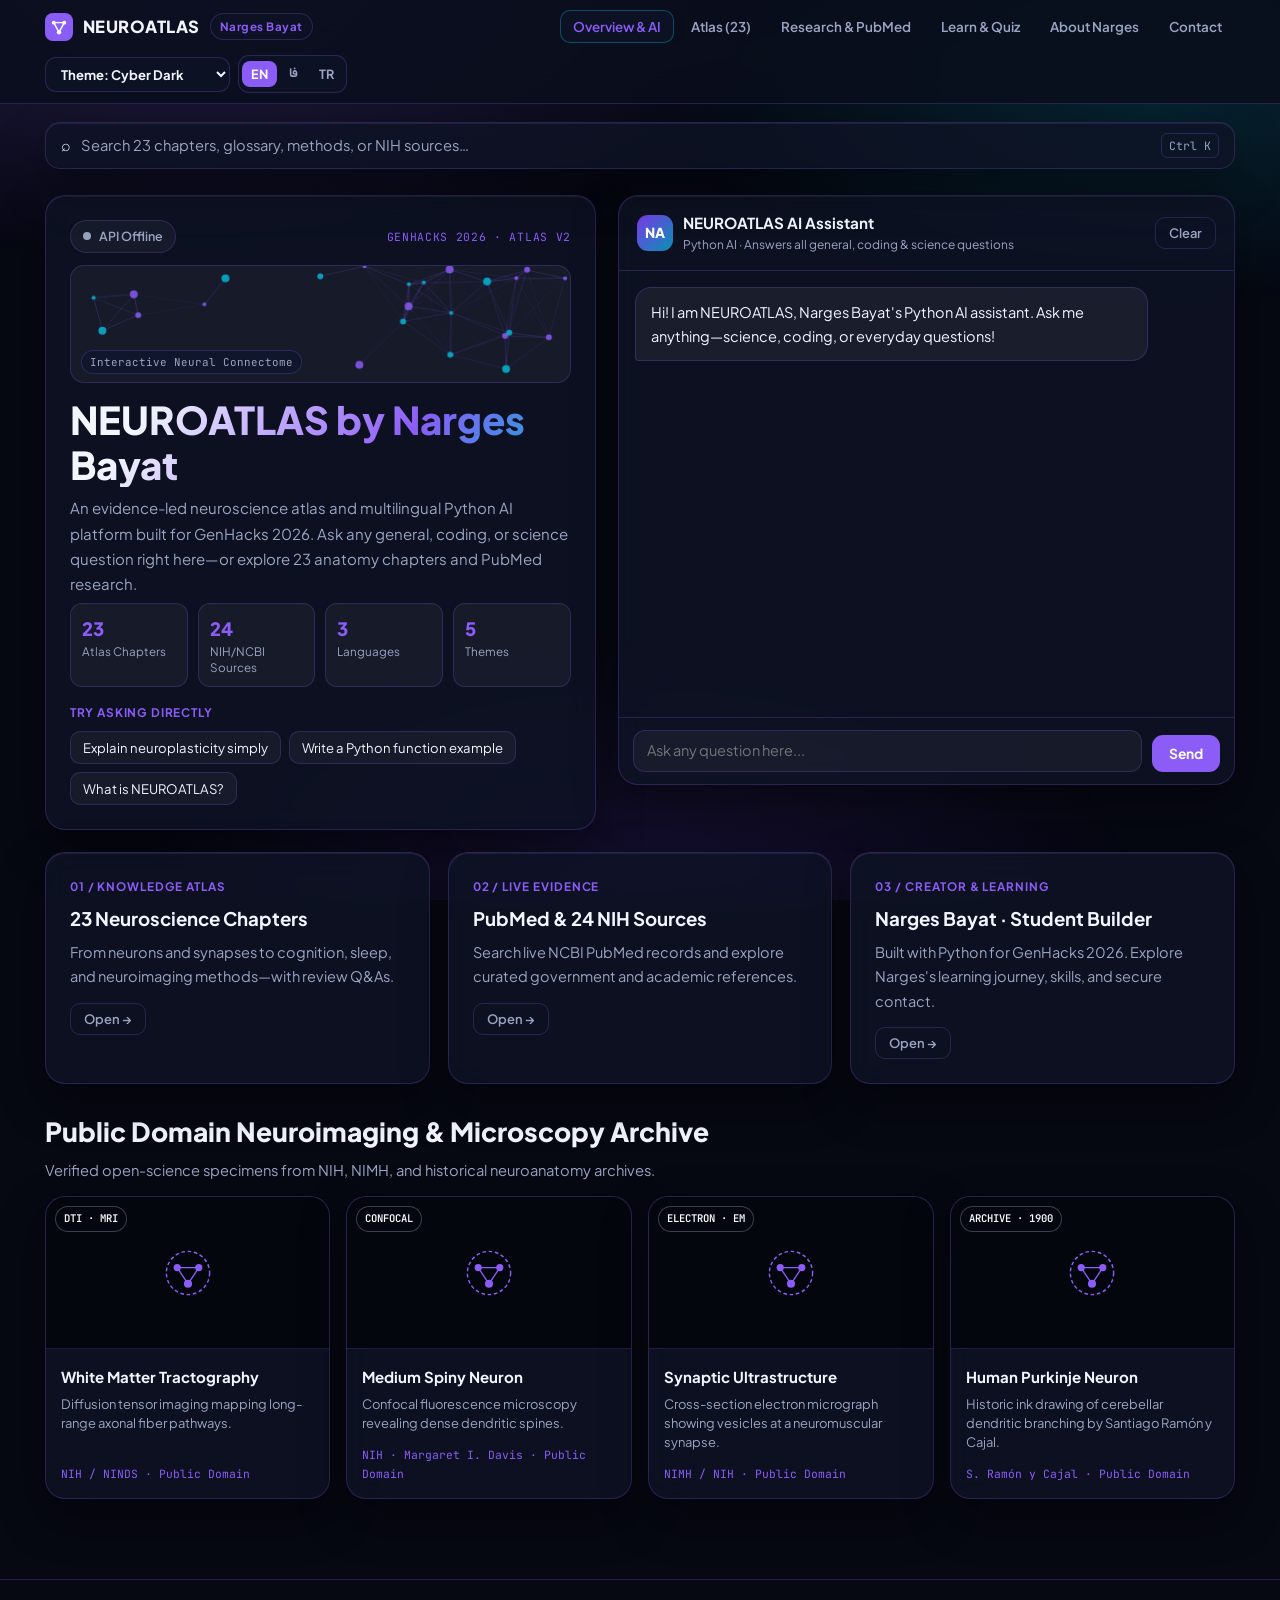
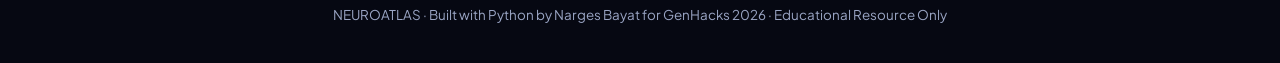
==== commit 41763a24: "Fix HTML structure and remove unnecessary code" ====
--- a/index.html
+++ b/index.html
@@ -1,5 +1,3 @@
-
-```html
 <!DOCTYPE html>
 <html lang="en" dir="ltr" data-theme="cyber">
 <head>
@@ -1524,4 +1522,3 @@
   </script>
 </body>
 </html>
-```
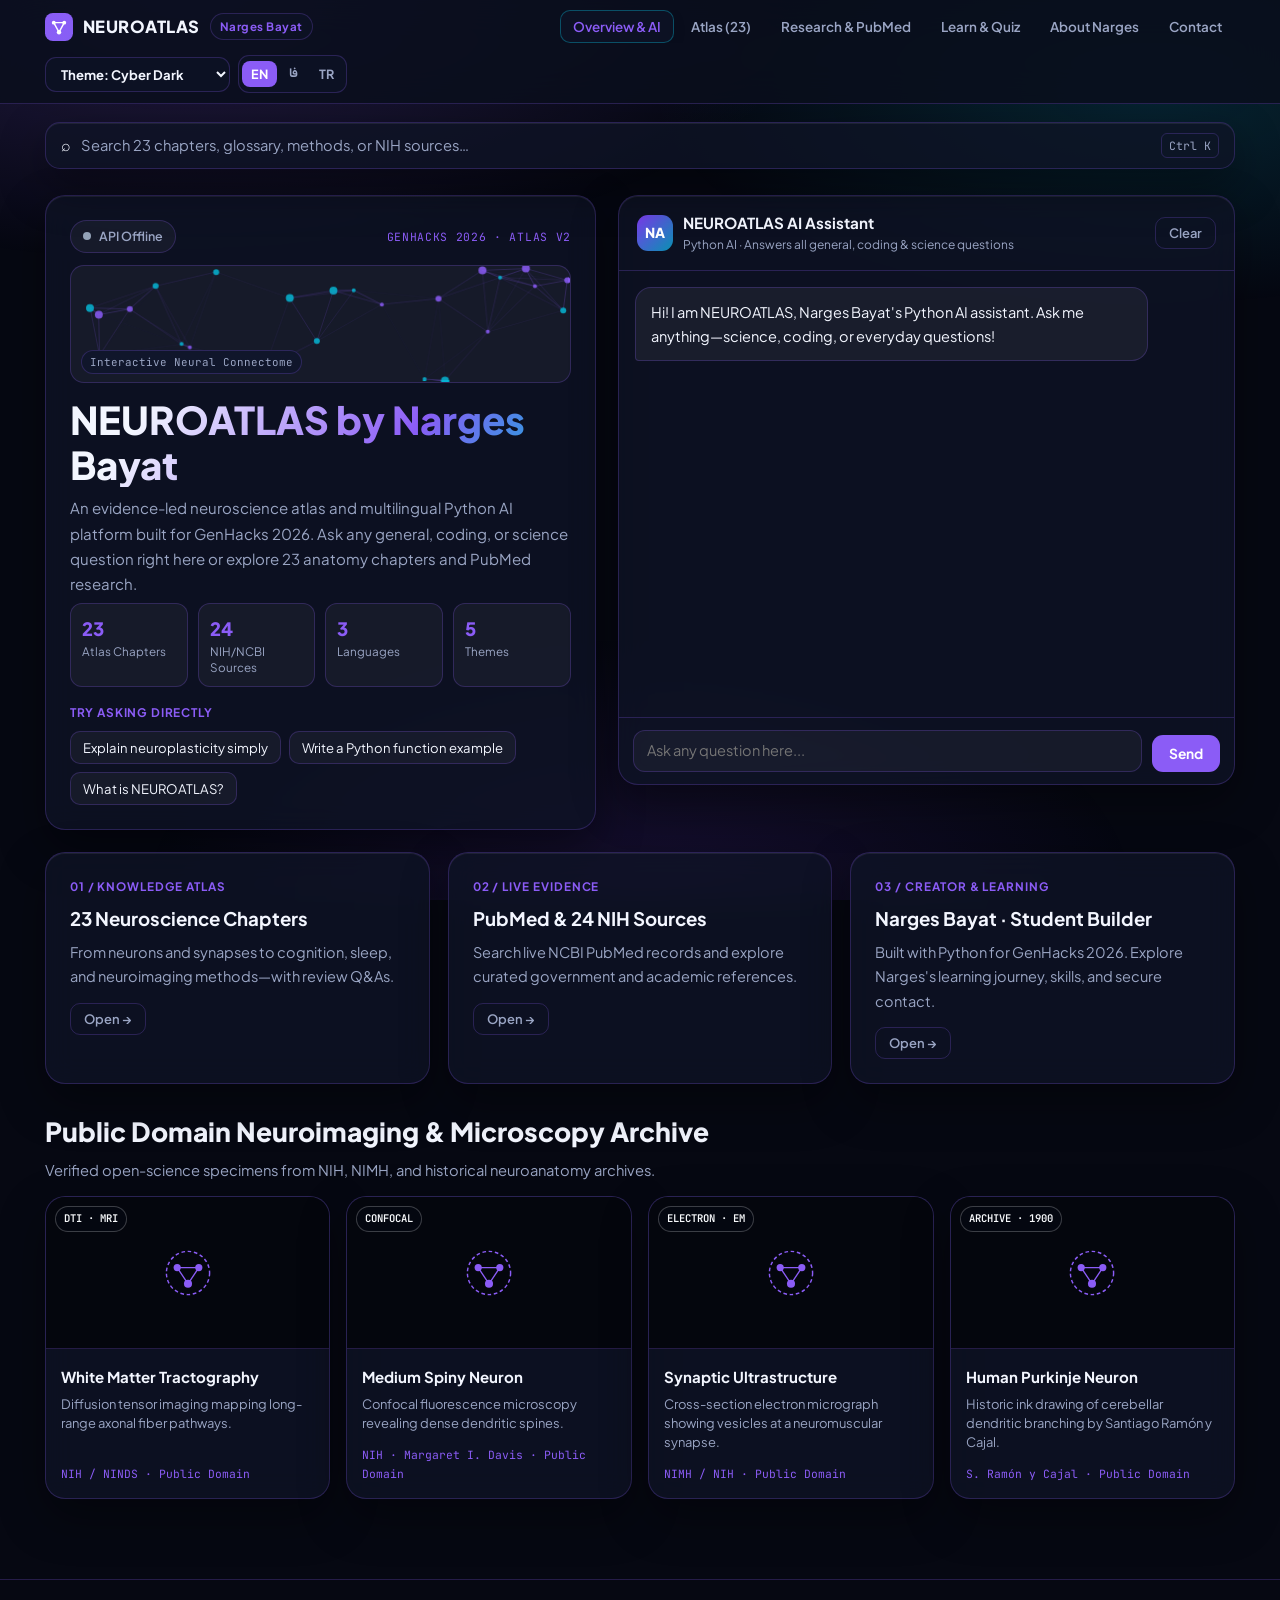
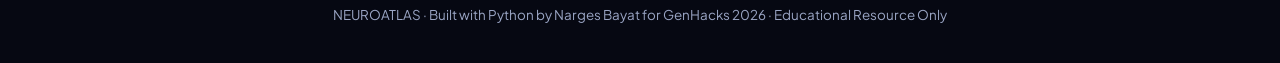
==== commit a385f528: "Update index.html" ====
--- a/index.html
+++ b/index.html
@@ -900,7 +900,7 @@
         themeCyber:"Theme: Cyber Dark", themeObsidian:"Theme: Royal Obsidian", themeOcean:"Theme: Deep Ocean", themeLight:"Theme: Daylight", themePaper:"Theme: Editorial Paper",
         globalSearchPh:"Search 23 chapters, glossary, methods, or NIH sources…", statusChecking:"Checking Python API...", statusReady:"Python AI Online", statusNoKey:"Server Online (Add API Key)", statusOffline:"API Offline",
         connectomeLabel:"Interactive Neural Connectome",
-        heroTitle:"NEUROATLAS by Narges Bayat", heroDesc:"An evidence-led neuroscience atlas and multilingual Python AI platform built for GenHacks 2026. Ask any general, coding, or science question right here—or explore 23 anatomy chapters and PubMed research.",
+        heroTitle:"NEUROATLAS by Narges Bayat", heroDesc:"An evidence-led neuroscience atlas and multilingual Python AI platform built for GenHacks 2026. Ask any general, coding, or science question right here or explore 23 anatomy chapters and PubMed research.",
         statCh:"Atlas Chapters", statSrc:"NIH/NCBI Sources", statLang:"Languages", statThemes:"Themes", tryAsking:"Try asking directly",
         chatTitle:"NEUROATLAS AI Assistant", chatSub:"Python AI · Answers all general, coding & science questions", clearBtn:"Clear", inputPlaceholder:"Ask any question here...", sendBtn:"Send",
         welcomeMsg:"Hi! I am NEUROATLAS, Narges Bayat's Python AI assistant. Ask me anything—science, coding, or everyday questions!", thinking:"Thinking...",
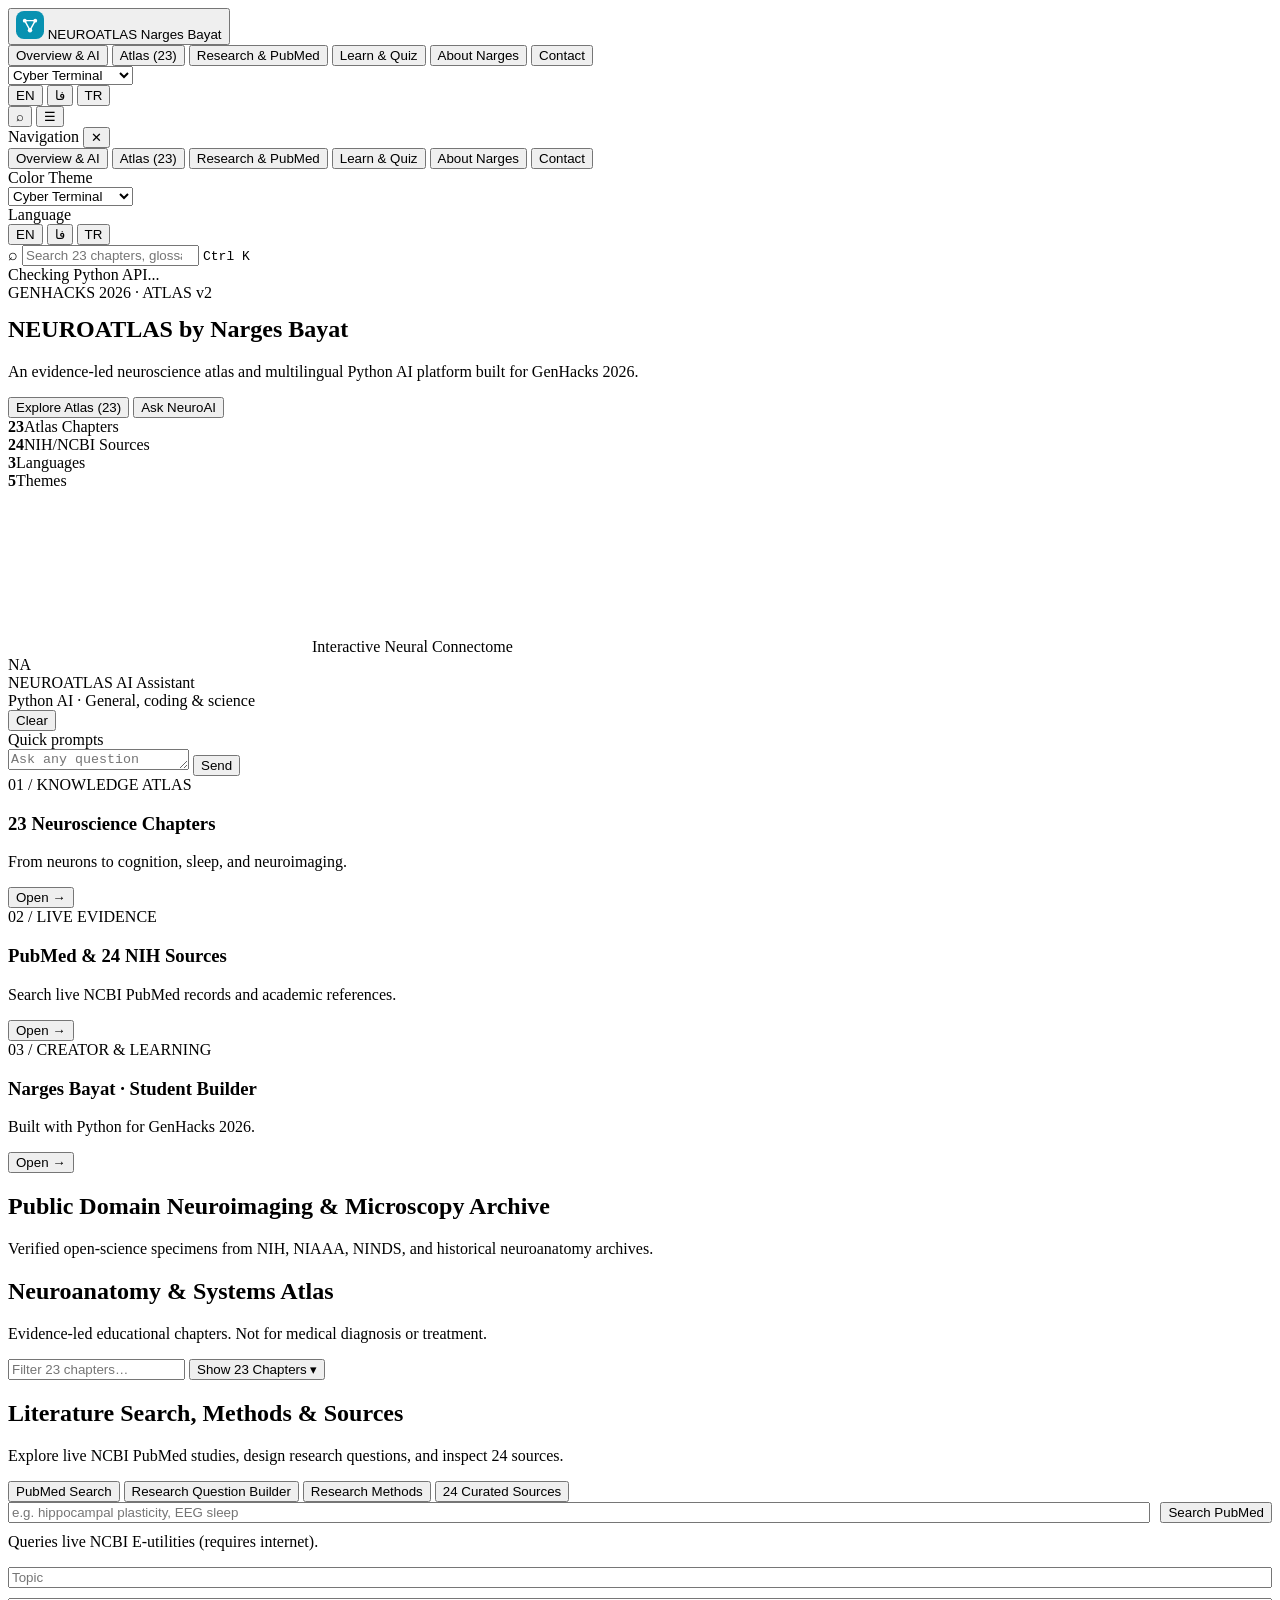
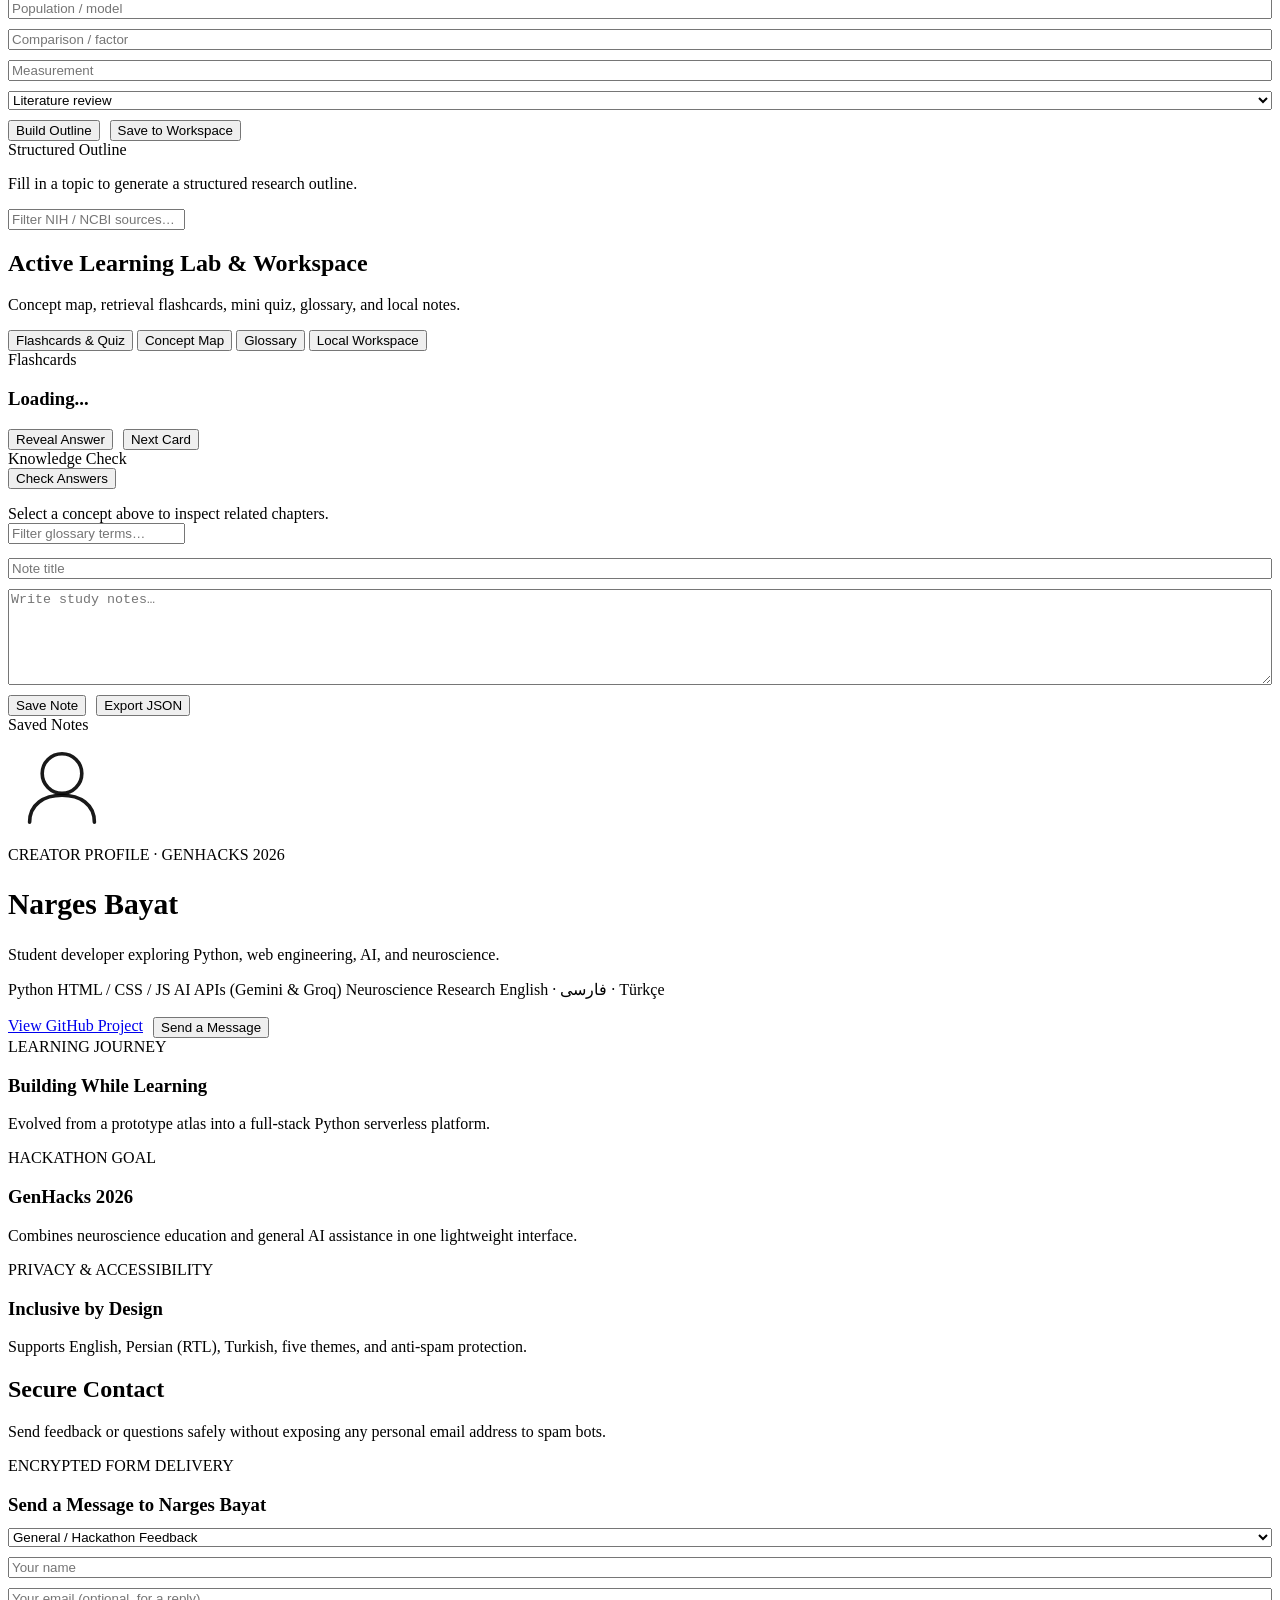
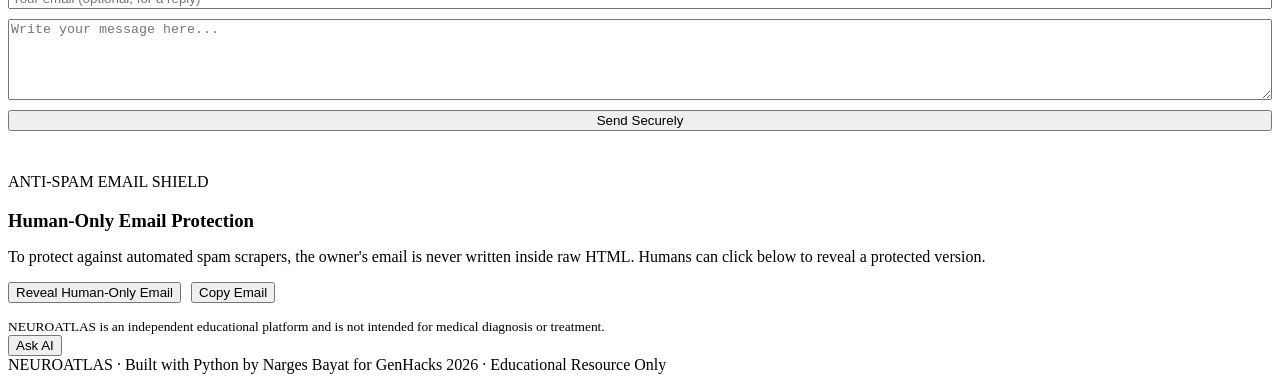
==== commit 5dace6f7: "Add files via upload" ====
--- a/index.html
+++ b/index.html
@@ -8,588 +8,93 @@
   <link rel="preconnect" href="https://fonts.googleapis.com" />
   <link rel="preconnect" href="https://fonts.gstatic.com" crossorigin />
   <link href="https://fonts.googleapis.com/css2?family=JetBrains+Mono:wght@400;600&family=Newsreader:ital,opsz,wght@0,6..72,500;0,6..72,700;1,6..72,500&family=Plus+Jakarta+Sans:wght@400;500;600;700;800&family=Vazirmatn:wght@400;500;600;700;800&display=swap" rel="stylesheet" />
-  <style>
-    :root, [data-theme="cyber"] {
-      --bg:#060812;
-      --bg-elevated:rgba(10,14,28,.86);
-      --bg-card:rgba(15,20,38,.78);
-      --bg-card-solid:#10162b;
-      --bg-input:rgba(255,255,255,.045);
-      --border:rgba(139,92,246,.24);
-      --border-strong:rgba(6,182,212,.38);
-      --on-bg:#f3f6ff;
-      --on-bg-muted:#9aa5c4;
-      --text:#f3f6ff;
-      --text-muted:#9aa5c4;
-      --accent:#8b5cf6;
-      --accent-2:#06b6d4;
-      --accent-glow:rgba(139,92,246,.22);
-      --user-bubble:linear-gradient(135deg,#7c3aed,#0891b2);
-      --bot-bubble:rgba(255,255,255,.055);
-      --btn-text:#ffffff;
-      --code-bg:#04060d;
-      --opt-bg:#0f172a;
-      --opt-text:#f8fafc;
-      --card-shadow:0 18px 46px rgba(0,0,0,.38), inset 0 1px 0 rgba(255,255,255,.07);
-      --radius:20px;
-      --heading-font:inherit;
-    }
-
-    [data-theme="obsidian"] {
-      --bg:#090a0d;
-      --bg-elevated:rgba(14,15,19,.92);
-      --bg-card:rgba(20,21,26,.9);
-      --bg-card-solid:#16171d;
-      --bg-input:rgba(255,255,255,.04);
-      --border:rgba(245,158,11,.24);
-      --border-strong:rgba(45,212,191,.36);
-      --on-bg:#faf7f0;
-      --on-bg-muted:#a8a295;
-      --text:#faf7f0;
-      --text-muted:#a8a295;
-      --accent:#f59e0b;
-      --accent-2:#2dd4bf;
-      --accent-glow:rgba(245,158,11,.16);
-      --user-bubble:linear-gradient(135deg,#d97706,#b45309);
-      --bot-bubble:rgba(255,255,255,.045);
-      --btn-text:#111111;
-      --code-bg:#050608;
-      --opt-bg:#16171d;
-      --opt-text:#faf7f0;
-      --card-shadow:0 16px 40px rgba(0,0,0,.45), inset 0 1px 0 rgba(245,158,11,.12);
-      --radius:14px;
-      --heading-font:inherit;
-    }
-
-    [data-theme="ocean"] {
-      --bg:#084c8d;
-      --bg-elevated:rgba(5,44,86,.86);
-      --bg-card:rgba(255,255,255,.95);
-      --bg-card-solid:#ffffff;
-      --bg-input:#eff6ff;
-      --border:rgba(14,116,204,.22);
-      --border-strong:rgba(2,132,199,.45);
-      --on-bg:#f0f9ff;
-      --on-bg-muted:#bae6fd;
-      --text:#0b2545;
-      --text-muted:#476380;
-      --accent:#0284c7;
-      --accent-2:#06b6d4;
-      --accent-glow:rgba(56,189,248,.24);
-      --user-bubble:linear-gradient(135deg,#0369a1,#0891b2);
-      --bot-bubble:#eef6ff;
-      --btn-text:#ffffff;
-      --code-bg:#0b2545;
-      --opt-bg:#ffffff;
-      --opt-text:#0b2545;
-      --card-shadow:0 20px 44px rgba(3,37,76,.22), inset 0 1px 0 #ffffff;
-      --radius:22px;
-      --heading-font:inherit;
-    }
-
-    [data-theme="light"] {
-      --bg:#f3f6fb;
-      --bg-elevated:rgba(255,255,255,.92);
-      --bg-card:#ffffff;
-      --bg-card-solid:#ffffff;
-      --bg-input:#f8fafc;
-      --border:#dde4f0;
-      --border-strong:rgba(79,70,229,.35);
-      --on-bg:#0f172a;
-      --on-bg-muted:#475569;
-      --text:#0f172a;
-      --text-muted:#475569;
-      --accent:#4338ca;
-      --accent-2:#0284c7;
-      --accent-glow:rgba(67,56,202,.1);
-      --user-bubble:linear-gradient(135deg,#4338ca,#0284c7);
-      --bot-bubble:#eef2ff;
-      --btn-text:#ffffff;
-      --code-bg:#0f172a;
-      --opt-bg:#ffffff;
-      --opt-text:#0f172a;
-      --card-shadow:0 12px 30px rgba(15,23,42,.06);
-      --radius:16px;
-      --heading-font:inherit;
-    }
-
-    [data-theme="paper"] {
-      --bg:#f1ece0;
-      --bg-elevated:rgba(241,236,224,.94);
-      --bg-card:#fcfaf3;
-      --bg-card-solid:#fcfaf3;
-      --bg-input:#f4efe2;
-      --border:#d4cdbd;
-      --border-strong:#a44a32;
-      --on-bg:#1a2622;
-      --on-bg-muted:#5c665f;
-      --text:#1a2622;
-      --text-muted:#5c665f;
-      --accent:#a44a32;
-      --accent-2:#4a6658;
-      --accent-glow:rgba(164,74,50,.1);
-      --user-bubble:linear-gradient(135deg,#1a2622,#4a6658);
-      --bot-bubble:#ece6d8;
-      --btn-text:#ffffff;
-      --code-bg:#1a2622;
-      --opt-bg:#fcfaf3;
-      --opt-text:#1a2622;
-      --card-shadow:0 8px 24px rgba(40,32,20,.06);
-      --radius:12px;
-      --heading-font:"Newsreader","Vazirmatn",Georgia,serif;
-    }
-
-    *{box-sizing:border-box;margin:0;padding:0}
-    html{scroll-behavior:smooth;-webkit-text-size-adjust:100%}
-    body{
-      font-family:"Plus Jakarta Sans","Vazirmatn",system-ui,-apple-system,sans-serif;
-      background-color:var(--bg);
-      color:var(--on-bg);
-      min-height:100vh;
-      line-height:1.68;
-      overflow-x:clip;
-      position:relative;
-      transition:background-color .28s ease,color .28s ease;
-    }
-    html[dir="rtl"] body{font-family:"Vazirmatn","Plus Jakarta Sans",system-ui,sans-serif}
-
-    body::before{
-      content:"";
-      position:fixed;
-      inset:0;
-      z-index:-2;
-      pointer-events:none;
-      transition:opacity .3s ease;
-    }
-    [data-theme="cyber"] body::before{
-      background:
-        radial-gradient(ellipse 75% 45% at 15% 0%,rgba(139,92,246,.22),transparent 65%),
-        radial-gradient(ellipse 65% 40% at 90% 10%,rgba(6,182,212,.16),transparent 60%),
-        radial-gradient(ellipse 60% 45% at 50% 100%,rgba(124,58,237,.14),transparent 65%);
-    }
-    [data-theme="obsidian"] body::before{
-      background-image:
-        linear-gradient(rgba(245,158,11,.05) 1px,transparent 1px),
-        linear-gradient(90deg,rgba(245,158,11,.05) 1px,transparent 1px),
-        radial-gradient(circle at 80% 12%,rgba(45,212,191,.1),transparent 42%);
-      background-size:40px 40px,40px 40px,100% 100%;
-    }
-    [data-theme="ocean"] body::before{
-      background:
-        radial-gradient(circle at 12% 10%,rgba(56,189,248,.48),transparent 42%),
-        radial-gradient(circle at 88% 22%,rgba(14,165,233,.42),transparent 45%),
-        linear-gradient(160deg,#053264 0%,#0959a3 48%,#0a72b8 100%);
-    }
-    [data-theme="light"] body::before{
-      background:
-        radial-gradient(circle at 10% 8%,rgba(67,56,202,.06),transparent 38%),
-        radial-gradient(circle at 90% 85%,rgba(2,132,199,.06),transparent 36%);
-    }
-    [data-theme="paper"] body::before{
-      background-image:radial-gradient(rgba(26,38,34,.055) 1px,transparent 0);
-      background-size:22px 22px;
-    }
-
-    .container{width:min(1240px,93%);margin:0 auto}
-
-    .navbar{
-      position:sticky;top:0;z-index:70;
-      backdrop-filter:blur(18px);
-      -webkit-backdrop-filter:blur(18px);
-      background:var(--bg-elevated);
-      border-bottom:1px solid var(--border);
-    }
-    .nav-inner{
-      display:flex;align-items:center;justify-content:space-between;
-      gap:12px;padding:10px 0;flex-wrap:wrap;
-    }
-    .brand{
-      display:flex;align-items:center;gap:10px;
-      color:var(--on-bg);font-weight:800;letter-spacing:.03em;font-size:1.04rem;
-      cursor:pointer;flex-shrink:0;
-    }
-    .brand-badge{
-      font-size:.72rem;font-weight:700;padding:3px 9px;border-radius:999px;
-      border:1px solid var(--border);color:var(--accent);background:var(--bg-card);
-    }
-    [data-theme="ocean"] .brand-badge{color:#0369a1;background:rgba(255,255,255,.94)}
-
-    .nav-tabs{
-      display:flex;gap:4px;align-items:center;
-      overflow-x:auto;scrollbar-width:none;max-width:100%;
-    }
-    .nav-tabs::-webkit-scrollbar{display:none}
-    .nav-tab{
-      border:1px solid transparent;background:transparent;color:var(--on-bg-muted);
-      padding:7px 12px;border-radius:10px;font-size:.84rem;font-weight:600;
-      font-family:inherit;cursor:pointer;transition:.18s;white-space:nowrap;flex-shrink:0;
-    }
-    .nav-tab:hover{color:var(--on-bg);border-color:var(--border)}
-    .nav-tab.active{background:var(--bg-card);color:var(--accent);border-color:var(--border-strong);box-shadow:0 4px 14px rgba(0,0,0,.08)}
-
-    .controls{display:flex;align-items:center;gap:8px;flex-wrap:wrap;flex-shrink:0}
-    .control-select,.lang-group{
-      background:var(--bg-card);color:var(--text);
-      border:1px solid var(--border);border-radius:11px;
-      display:flex;align-items:center;gap:3px;
-    }
-    .lang-group{padding:3px}
-    .control-select{
-      padding:7px 11px;font-family:inherit;font-size:.82rem;font-weight:700;
-      cursor:pointer;outline:none;max-width:185px;
-    }
-    .control-select option{background:var(--opt-bg);color:var(--opt-text)}
-    .lang-btn{
-      border:none;background:transparent;color:var(--text-muted);
-      padding:5px 9px;border-radius:8px;font-size:.79rem;font-weight:700;
-      cursor:pointer;font-family:inherit;transition:.15s;
-    }
-    .lang-btn.active{background:var(--accent);color:var(--btn-text)}
-
-    .search-wrap{position:relative;margin:18px 0 8px;z-index:50}
-    .search-bar{
-      display:flex;align-items:center;gap:10px;
-      background:var(--bg-card);color:var(--text);
-      border:1px solid var(--border);border-radius:15px;padding:9px 15px;
-      box-shadow:var(--card-shadow);
-    }
-    .search-bar input{
-      flex:1;min-width:0;border:none;background:transparent;
-      color:var(--text);font-family:inherit;font-size:.92rem;outline:none;
-    }
-    .search-bar input::placeholder{color:var(--text-muted)}
-    .search-bar kbd{
-      font-family:"JetBrains Mono",monospace;font-size:.72rem;
-      padding:2px 7px;border:1px solid var(--border);border-radius:6px;
-      color:var(--text-muted);flex-shrink:0;
-    }
-    .search-results{
-      position:absolute;top:calc(100% + 6px);left:0;right:0;
-      max-height:420px;overflow-y:auto;
-      background:var(--bg-card-solid);color:var(--text);
-      border:1px solid var(--border-strong);border-radius:15px;
-      box-shadow:0 24px 54px rgba(0,0,0,.35);padding:8px;
-    }
-    .search-results[hidden]{display:none}
-    .search-item{
-      display:block;width:100%;text-align:start;background:transparent;border:none;
-      border-bottom:1px solid var(--border);padding:10px 12px;color:var(--text);
-      font-family:inherit;cursor:pointer;border-radius:9px;
-    }
-    .search-item:last-child{border-bottom:none}
-    .search-item:hover{background:var(--accent-glow)}
-    .search-item small{display:block;color:var(--accent);font-size:.73rem;font-weight:700}
-    .search-item span{display:block;color:var(--text-muted);font-size:.82rem;overflow-wrap:anywhere}
-
-    .view{display:none;padding:18px 0 44px}
-    .view.active{display:block;animation:fadeIn .24s ease}
-    @keyframes fadeIn{from{opacity:.4;transform:translateY(5px)}to{opacity:1;transform:none}}
-
-    .card{
-      background:var(--bg-card);
-      color:var(--text);
-      border:1px solid var(--border);
-      border-radius:var(--radius);
-      backdrop-filter:blur(14px);
-      -webkit-backdrop-filter:blur(14px);
-      box-shadow:var(--card-shadow);
-      min-width:0;
-    }
-    [data-theme="obsidian"] .card{position:relative}
-    [data-theme="obsidian"] .card::after{
-      content:"";position:absolute;top:10px;inset-inline-end:10px;
-      width:8px;height:8px;border-top:1.5px solid var(--accent);border-inline-end:1.5px solid var(--accent);
-      opacity:.55;pointer-events:none;border-radius:1px;
-    }
-
-    .hero-grid{display:grid;grid-template-columns:1fr 1.12fr;gap:22px;align-items:stretch}
-    .hero-info{padding:24px;display:flex;flex-direction:column;justify-content:space-between;gap:16px}
-    .hero-top-row{display:flex;align-items:center;justify-content:space-between;gap:10px;flex-wrap:wrap}
-    .status-pill{
-      display:inline-flex;align-items:center;gap:8px;width:fit-content;
-      padding:5px 12px;border-radius:999px;border:1px solid var(--border);
-      background:var(--bg-input);font-size:.78rem;font-weight:600;color:var(--text-muted);
-    }
-    .status-dot{width:8px;height:8px;border-radius:50%;background:#94a3b8;flex-shrink:0}
-    .status-dot.online{background:#22c55e;box-shadow:0 0 10px #22c55e}
-    .telemetry-tag{
-      font-family:"JetBrains Mono",monospace;font-size:.71rem;
-      color:var(--accent);letter-spacing:.06em;text-transform:uppercase;
-    }
-
-    .connectome-box{
-      position:relative;height:118px;border-radius:14px;overflow:hidden;
-      border:1px solid var(--border);background:var(--bg-input);
-    }
-    #neuralCanvas{display:block;width:100%;height:100%}
-    .connectome-badge{
-      position:absolute;bottom:8px;inset-inline-start:10px;
-      font-family:"JetBrains Mono",monospace;font-size:.68rem;
-      padding:2px 8px;border-radius:999px;
-      background:var(--bg-card-solid);color:var(--text-muted);
-      border:1px solid var(--border);pointer-events:none;
-    }
-
-    .hero-title{
-      font-family:var(--heading-font);
-      font-size:clamp(1.68rem,3vw,2.45rem);line-height:1.18;font-weight:800;
-      margin-top:4px;
-      background:linear-gradient(125deg,var(--text) 15%,var(--accent) 65%,var(--accent-2));
-      -webkit-background-clip:text;-webkit-text-fill-color:transparent;
-    }
-    .hero-desc{color:var(--text-muted);font-size:.94rem;margin-top:8px}
-
-    .stat-strip{display:grid;grid-template-columns:repeat(4,minmax(0,1fr));gap:10px;margin-top:6px}
-    .stat-box{
-      padding:10px 11px;border:1px solid var(--border);border-radius:12px;
-      background:var(--bg-input);min-width:0;
-    }
-    .stat-box strong{display:block;font-size:1.15rem;color:var(--accent);font-weight:800}
-    .stat-box span{display:block;font-size:.73rem;color:var(--text-muted);line-height:1.35}
-
-    .prompts-label{font-size:.74rem;font-weight:700;text-transform:uppercase;letter-spacing:.07em;color:var(--accent);margin-bottom:8px}
-    .prompt-chips{display:flex;flex-wrap:wrap;gap:8px}
-    .chip{
-      background:var(--bg-input);border:1px solid var(--border);color:var(--text);
-      padding:7px 12px;border-radius:10px;font-size:.82rem;font-family:inherit;
-      cursor:pointer;transition:.18s;text-align:start;max-width:100%;
-    }
-    .chip:hover{border-color:var(--accent);background:var(--accent-glow)}
-
-    .chat-panel{display:flex;flex-direction:column;height:590px;overflow:hidden}
-    .chat-header{
-      padding:14px 18px;border-bottom:1px solid var(--border);
-      display:flex;align-items:center;justify-content:space-between;gap:10px;
-    }
-    .chat-title-wrap{display:flex;align-items:center;gap:10px;min-width:0}
-    .chat-avatar{
-      width:36px;height:36px;border-radius:11px;background:var(--user-bubble);
-      display:grid;place-items:center;color:#fff;font-weight:800;font-size:.86rem;flex-shrink:0;
-    }
-    .chat-name{font-weight:700;font-size:.95rem}
-    .chat-sub{font-size:.75rem;color:var(--text-muted)}
-
-    .btn-ghost{
-      border:1px solid var(--border);background:transparent;color:var(--text-muted);
-      padding:7px 13px;border-radius:10px;font-size:.81rem;font-weight:600;
-      font-family:inherit;cursor:pointer;transition:.16s;touch-action:manipulation;
-    }
-    .btn-ghost:hover{color:var(--text);border-color:var(--accent);background:var(--accent-glow)}
-    .btn-primary{
-      background:var(--accent);color:var(--btn-text);border:none;border-radius:11px;
-      padding:10px 17px;font-weight:700;font-size:.86rem;font-family:inherit;
-      cursor:pointer;transition:.16s;text-decoration:none;display:inline-flex;
-      align-items:center;justify-content:center;gap:7px;touch-action:manipulation;
-    }
-    .btn-primary:hover{transform:translateY(-1px);filter:brightness(1.06)}
-    .btn-primary:disabled{opacity:.5;cursor:not-allowed;transform:none}
-
-    .chat-messages{flex:1;overflow-y:auto;padding:16px;display:flex;flex-direction:column;gap:12px}
-    .msg{
-      max-width:88%;padding:12px 15px;border-radius:16px;font-size:.91rem;
-      overflow-wrap:anywhere;word-break:break-word;white-space:pre-wrap;
-    }
-    .msg.user{align-self:flex-end;background:var(--user-bubble);color:#fff;border-bottom-right-radius:4px}
-    html[dir="rtl"] .msg.user{border-bottom-right-radius:16px;border-bottom-left-radius:4px}
-    .msg.bot{align-self:flex-start;background:var(--bot-bubble);border:1px solid var(--border);color:var(--text);border-bottom-left-radius:4px}
-    html[dir="rtl"] .msg.bot{border-bottom-left-radius:16px;border-bottom-right-radius:4px}
-    .msg-meta{margin-top:6px;font-size:.71rem;opacity:.72}
-    .msg code{
-      font-family:"JetBrains Mono",monospace;background:var(--code-bg);color:#e2e8f0;
-      padding:2px 6px;border-radius:6px;font-size:.83em;
-    }
-    .code-wrap{
-      margin:8px 0;border-radius:11px;overflow:hidden;border:1px solid var(--border);
-      background:var(--code-bg);direction:ltr;text-align:left;max-width:100%;
-    }
-    .code-head{
-      display:flex;justify-content:space-between;align-items:center;
-      padding:6px 11px;font-size:.72rem;color:#cbd5e1;
-      background:rgba(255,255,255,.07);font-family:"JetBrains Mono",monospace;
-    }
-    .copy-code-btn{
-      border:1px solid rgba(255,255,255,.28);background:transparent;color:#fff;
-      padding:2px 8px;border-radius:6px;font-size:.7rem;cursor:pointer;
-    }
-    .code-wrap pre{
-      margin:0;padding:11px 13px;overflow-x:auto;font-family:"JetBrains Mono",monospace;
-      font-size:.81rem;color:#f8fafc;white-space:pre;
-    }
-
-    .chat-input-bar{padding:12px 14px;border-top:1px solid var(--border);display:flex;gap:10px;align-items:flex-end}
-    .chat-input,.field,textarea,select.field{
-      width:100%;min-width:0;background:var(--bg-input);border:1px solid var(--border);
-      border-radius:12px;padding:10px 13px;color:var(--text);font-family:inherit;font-size:.91rem;outline:none;
-    }
-    .chat-input{flex:1;resize:none;min-height:42px;max-height:120px}
-    .chat-input:focus,.field:focus,textarea:focus{border-color:var(--accent)}
-    select.field option{background:var(--opt-bg);color:var(--opt-text)}
-
-    .grid-3{display:grid;grid-template-columns:repeat(3,minmax(0,1fr));gap:18px;margin-top:22px}
-    .grid-2{display:grid;grid-template-columns:repeat(2,minmax(0,1fr));gap:18px;margin-top:18px}
-    .grid-4{display:grid;grid-template-columns:repeat(4,minmax(0,1fr));gap:16px;margin-top:14px}
-    .pad{padding:24px}
-
-    .section-head{margin:26px 0 14px}
-    .section-head h2{font-family:var(--heading-font);font-size:clamp(1.32rem,2.3vw,1.65rem);font-weight:800;color:var(--on-bg)}
-    .section-head p{color:var(--on-bg-muted);font-size:.92rem;margin-top:3px}
-
-    .tag{font-size:.73rem;font-weight:700;text-transform:uppercase;letter-spacing:.08em;color:var(--accent);margin-bottom:6px}
-    .muted{color:var(--text-muted);font-size:.91rem;overflow-wrap:anywhere}
-    .card h3{font-family:var(--heading-font)}
-
-    .gallery-card{overflow:hidden;display:flex;flex-direction:column}
-    .gallery-media{
-      position:relative;height:152px;background:var(--code-bg);
-      border-bottom:1px solid var(--border);overflow:hidden;
-      display:grid;place-items:center;
-    }
-    .gallery-media img{
-      width:100%;height:100%;object-fit:cover;display:block;
-      transition:transform .35s ease;
-    }
-    .gallery-card:hover .gallery-media img{transform:scale(1.04)}
-    [data-theme="paper"] .gallery-media img{filter:sepia(.28) contrast(1.04)}
-    .gallery-fallback{display:none;width:100%;height:100%;place-items:center;padding:12px;color:var(--accent)}
-    .gallery-media.is-fallback img{display:none}
-    .gallery-media.is-fallback .gallery-fallback{display:grid}
-    .gallery-pill{
-      position:absolute;top:9px;inset-inline-start:9px;
-      font-family:"JetBrains Mono",monospace;font-size:.66rem;font-weight:600;
-      padding:3px 8px;border-radius:999px;
-      background:rgba(6,8,18,.78);color:#f8fafc;border:1px solid rgba(255,255,255,.22);
-    }
-    .gallery-body{padding:15px;display:flex;flex-direction:column;gap:5px;flex:1}
-    .gallery-body h4{font-size:.94rem;font-weight:700}
-    .gallery-body p{font-size:.81rem;color:var(--text-muted);line-height:1.5}
-    .gallery-credit{margin-top:auto;padding-top:6px;font-size:.71rem;color:var(--accent);font-family:"JetBrains Mono",monospace}
-
-    .atlas-layout{display:grid;grid-template-columns:280px minmax(0,1fr);gap:22px;margin-top:14px;align-items:start}
-    .chapter-side{max-height:76vh;overflow-y:auto;padding:14px;position:sticky;top:78px}
-    .chapter-btn{
-      display:block;width:100%;text-align:start;background:transparent;border:none;
-      border-bottom:1px solid var(--border);padding:9px 6px;color:var(--text-muted);
-      font-family:inherit;font-size:.84rem;cursor:pointer;line-height:1.45;
-    }
-    .chapter-btn:hover,.chapter-btn.active{color:var(--accent);font-weight:700}
-    .chapter-hidden{display:none!important}
-    .chapter-body{padding:28px}
-    .chapter-body h2{font-family:var(--heading-font);font-size:clamp(1.4rem,2.5vw,1.82rem);margin:6px 0 8px}
-    .chapter-body h3{font-size:1.12rem;margin:20px 0 6px;color:var(--accent)}
-
-    .callout{
-      border-inline-start:3px solid var(--accent);background:var(--bg-input);
-      padding:13px 16px;border-radius:11px;margin:14px 0;overflow-wrap:anywhere;
-    }
-    details.qa{background:var(--bg-input);border:1px solid var(--border);border-radius:11px;padding:10px 14px;margin:8px 0}
-    details.qa summary{cursor:pointer;font-weight:600;font-size:.9rem}
-    details.qa p{margin-top:8px;color:var(--text-muted);font-size:.88rem}
-
-    .sub-tabs{display:flex;gap:8px;flex-wrap:wrap;margin:14px 0 18px}
-    .sub-tab{
-      border:1px solid var(--border);background:var(--bg-card);color:var(--text-muted);
-      padding:8px 14px;border-radius:11px;font-family:inherit;font-size:.84rem;
-      font-weight:600;cursor:pointer;transition:.16s;
-    }
-    .sub-tab.active{background:var(--accent);color:var(--btn-text);border-color:var(--accent)}
-    .sub-panel{display:none}
-    .sub-panel.active{display:block}
-
-    .flashcard{min-height:190px;display:grid;place-items:center;text-align:center;padding:28px}
-    .flashcard h3{font-size:1.3rem;margin-top:8px}
-    .quiz-q{padding:14px;border:1px solid var(--border);border-radius:12px;margin-bottom:10px;background:var(--bg-input)}
-    .quiz-q label{display:block;margin-top:7px;font-size:.9rem;cursor:pointer}
-
-    .about-hero{display:grid;grid-template-columns:190px minmax(0,1fr);gap:24px;align-items:center;padding:28px}
-    .avatar-ring{
-      width:165px;height:165px;border-radius:28px;border:2px solid var(--border-strong);
-      background:var(--bg-input);display:grid;place-items:center;margin:0 auto;color:var(--text);
-    }
-    .skill-tags{display:flex;flex-wrap:wrap;gap:8px;margin-top:14px}
-    .skill-pill{padding:6px 12px;border-radius:999px;border:1px solid var(--border);background:var(--bg-input);font-size:.81rem;font-weight:600}
-
-    .fab-chat{position:fixed;bottom:22px;inset-inline-end:22px;z-index:55;box-shadow:0 12px 30px rgba(0,0,0,.35)}
-    .hidden{display:none!important}
-    a.ext{color:var(--accent);text-decoration:none;border-bottom:1px dashed var(--accent);overflow-wrap:anywhere}
-
-    footer{
-      margin-top:36px;padding:24px 0 36px;border-top:1px solid var(--border);
-      text-align:center;font-size:.84rem;color:var(--on-bg-muted);
-    }
-
-    @media(max-width:1024px){
-      .hero-grid{grid-template-columns:1fr}
-      .grid-4{grid-template-columns:repeat(2,minmax(0,1fr))}
-      .grid-3{grid-template-columns:repeat(2,minmax(0,1fr))}
-      .atlas-layout{grid-template-columns:1fr}
-      .chapter-side{position:static;max-height:220px}
-      .chat-panel{height:510px}
-    }
-    @media(max-width:720px){
-      .container{width:94%}
-      .nav-inner{gap:8px;padding:9px 0}
-      .nav-tabs{order:3;width:100%;padding-top:4px;border-top:1px solid var(--border)}
-      .controls{width:auto}
-      .control-select{max-width:155px;font-size:.78rem;padding:6px 8px}
-      .grid-3,.grid-2,.grid-4,.about-hero{grid-template-columns:1fr}
-      .stat-strip{grid-template-columns:repeat(2,minmax(0,1fr))}
-      .hero-info,.pad,.chapter-body,.about-hero{padding:18px}
-      .chat-panel{height:470px}
-      .msg{max-width:94%}
-      .search-bar kbd{display:none}
-    }
-    @media(max-width:420px){
-      .brand-badge{display:none}
-      .controls{width:100%;justify-content:space-between}
-      .control-select{flex:1;max-width:none}
-      .fab-chat{bottom:14px;inset-inline-end:14px;padding:9px 14px;font-size:.82rem}
-    }
-    @media(prefers-reduced-motion:reduce){
-      *{animation:none!important;transition:none!important;scroll-behavior:auto!important}
-    }
-  </style>
+  <link rel="stylesheet" href="/css/themes.css" />
+  <link rel="stylesheet" href="/css/layout.css" />
 </head>
 <body>
   <header class="navbar">
     <div class="container nav-inner">
-      <div class="brand" onclick="switchView('home')">
+      <button type="button" class="brand" onclick="switchView('home')">
         <svg width="28" height="28" viewBox="0 0 32 32" fill="none" aria-hidden="true">
           <rect width="32" height="32" rx="9" fill="url(#na-grad)" />
           <circle cx="10" cy="11" r="2.2" fill="#fff" />
           <circle cx="22" cy="11" r="2.2" fill="#fff" />
           <circle cx="16" cy="22" r="2.5" fill="#fff" />
           <path d="M10 11L22 11M10 11L16 22M22 11L16 22" stroke="#fff" stroke-width="1.7" stroke-linecap="round" />
-          <defs><linearGradient id="na-grad" x1="0" y1="0" x2="32" y2="32"><stop stop-color="#8b5cf6"/><stop offset="1" stop-color="#06b6d4"/></linearGradient></defs>
+          <defs><linearGradient id="na-grad" x1="0" y1="0" x2="32" y2="32"><stop stop-color="#0891b2"/><stop offset="1" stop-color="#10b981"/></linearGradient></defs>
         </svg>
         <span>NEUROATLAS</span>
         <span class="brand-badge">Narges Bayat</span>
-      </div>
+      </button>
 
       <nav class="nav-tabs" aria-label="Main Navigation">
-        <button class="nav-tab active" data-view="home" data-i18n="tabHome">Overview & AI</button>
-        <button class="nav-tab" data-view="atlas" data-i18n="tabAtlas">Atlas (23)</button>
-        <button class="nav-tab" data-view="research" data-i18n="tabResearch">Research & PubMed</button>
-        <button class="nav-tab" data-view="learn" data-i18n="tabLearn">Learn & Quiz</button>
-        <button class="nav-tab" data-view="about" data-i18n="tabAbout">About Narges</button>
-        <button class="nav-tab" data-view="contact" data-i18n="tabContact">Contact</button>
+        <button type="button" class="nav-tab active" data-view="home" data-i18n="tabHome">Overview & AI</button>
+        <button type="button" class="nav-tab" data-view="atlas" data-i18n="tabAtlas">Atlas (23)</button>
+        <button type="button" class="nav-tab" data-view="research" data-i18n="tabResearch">Research & PubMed</button>
+        <button type="button" class="nav-tab" data-view="learn" data-i18n="tabLearn">Learn & Quiz</button>
+        <button type="button" class="nav-tab" data-view="about" data-i18n="tabAbout">About Narges</button>
+        <button type="button" class="nav-tab" data-view="contact" data-i18n="tabContact">Contact</button>
       </nav>
 
       <div class="controls">
         <select id="themeSelect" class="control-select" aria-label="Theme selector">
-          <option value="cyber" data-i18n="themeCyber">Theme: Cyber Dark</option>
-          <option value="obsidian" data-i18n="themeObsidian">Theme: Royal Obsidian</option>
-          <option value="ocean" data-i18n="themeOcean">Theme: Deep Ocean</option>
-          <option value="light" data-i18n="themeLight">Theme: Daylight</option>
-          <option value="paper" data-i18n="themePaper">Theme: Editorial Paper</option>
+          <option value="cyber" data-i18n="themeCyber">Cyber Terminal</option>
+          <option value="obsidian" data-i18n="themeObsidian">Obsidian Cinema</option>
+          <option value="ocean" data-i18n="themeOcean">Ocean Glass</option>
+          <option value="light" data-i18n="themeLight">Daylight Lab</option>
+          <option value="paper" data-i18n="themePaper">Editorial Paper</option>
         </select>
         <div class="lang-group" role="group" aria-label="Language selector">
-          <button class="lang-btn active" data-lang="en">EN</button>
-          <button class="lang-btn" data-lang="fa">فا</button>
-          <button class="lang-btn" data-lang="tr">TR</button>
-        </div>
+          <button type="button" class="lang-btn active" data-lang="en">EN</button>
+          <button type="button" class="lang-btn" data-lang="fa">فا</button>
+          <button type="button" class="lang-btn" data-lang="tr">TR</button>
+        </div>
+      </div>
+
+      <div class="nav-mobile-actions">
+        <button id="mobileSearchBtn" type="button" class="icon-btn" aria-label="Search">⌕</button>
+        <button id="hamburgerBtn" type="button" class="icon-btn" aria-label="Menu" aria-expanded="false" aria-controls="mobileDrawer">☰</button>
       </div>
     </div>
   </header>
+
+  <div id="drawerBackdrop" class="drawer-backdrop"></div>
+  <aside id="mobileDrawer" class="mobile-drawer" aria-hidden="true" aria-label="Mobile Navigation">
+    <div class="drawer-head">
+      <span class="drawer-title" data-i18n="menuLabel">Navigation</span>
+      <button id="drawerCloseBtn" type="button" class="icon-btn" aria-label="Close">✕</button>
+    </div>
+
+    <nav class="drawer-nav">
+      <button type="button" class="drawer-link active" data-view="home" data-i18n="tabHome">Overview & AI</button>
+      <button type="button" class="drawer-link" data-view="atlas" data-i18n="tabAtlas">Atlas (23)</button>
+      <button type="button" class="drawer-link" data-view="research" data-i18n="tabResearch">Research & PubMed</button>
+      <button type="button" class="drawer-link" data-view="learn" data-i18n="tabLearn">Learn & Quiz</button>
+      <button type="button" class="drawer-link" data-view="about" data-i18n="tabAbout">About Narges</button>
+      <button type="button" class="drawer-link" data-view="contact" data-i18n="tabContact">Contact</button>
+    </nav>
+
+    <div class="drawer-controls">
+      <div>
+        <label class="tag" for="drawerThemeSelect" data-i18n="themeLabel" style="display:block">Color Theme</label>
+        <select id="drawerThemeSelect" class="control-select" aria-label="Theme selector">
+          <option value="cyber" data-i18n="themeCyber">Cyber Terminal</option>
+          <option value="obsidian" data-i18n="themeObsidian">Obsidian Cinema</option>
+          <option value="ocean" data-i18n="themeOcean">Ocean Glass</option>
+          <option value="light" data-i18n="themeLight">Daylight Lab</option>
+          <option value="paper" data-i18n="themePaper">Editorial Paper</option>
+        </select>
+      </div>
+      <div>
+        <div class="tag" data-i18n="langLabel">Language</div>
+        <div class="lang-group" role="group" aria-label="Language selector">
+          <button type="button" class="lang-btn active" data-lang="en">EN</button>
+          <button type="button" class="lang-btn" data-lang="fa">فا</button>
+          <button type="button" class="lang-btn" data-lang="tr">TR</button>
+        </div>
+      </div>
+    </div>
+  </aside>
 
   <div class="container">
     <div class="search-wrap" id="globalSearchWrap">
@@ -610,40 +115,49 @@
               <span class="telemetry-tag">GENHACKS 2026 · ATLAS v2</span>
             </div>
 
-            <div class="connectome-box" style="margin-top:12px" aria-hidden="true">
-              <canvas id="neuralCanvas"></canvas>
-              <span class="connectome-badge" data-i18n="connectomeLabel">Interactive Neural Connectome</span>
-            </div>
-
             <h1 class="hero-title" style="margin-top:14px" data-i18n="heroTitle">NEUROATLAS by Narges Bayat</h1>
             <p class="hero-desc" data-i18n="heroDesc">An evidence-led neuroscience atlas and multilingual Python AI platform built for GenHacks 2026.</p>
 
+            <div class="hero-actions">
+              <button type="button" class="btn-primary" onclick="switchView('atlas')" data-i18n="heroExploreBtn">Explore Atlas (23)</button>
+              <button type="button" class="btn-ghost" onclick="jumpToChat()" data-i18n="heroChatBtn">Ask NeuroAI</button>
+            </div>
+          </div>
+
+          <div style="display:flex;flex-direction:column;gap:12px">
             <div class="stat-strip">
               <div class="stat-box"><strong id="statChapters">23</strong><span data-i18n="statCh">Atlas Chapters</span></div>
               <div class="stat-box"><strong id="statSources">24</strong><span data-i18n="statSrc">NIH/NCBI Sources</span></div>
               <div class="stat-box"><strong>3</strong><span data-i18n="statLang">Languages</span></div>
               <div class="stat-box"><strong>5</strong><span data-i18n="statThemes">Themes</span></div>
             </div>
-          </div>
-
-          <div>
-            <div class="prompts-label" data-i18n="tryAsking">Try asking directly</div>
-            <div class="prompt-chips" id="promptChips"></div>
-          </div>
-        </div>
-
-        <div class="card chat-panel" aria-label="NEUROATLAS AI Assistant">
+
+            <div class="connectome-box" aria-hidden="true">
+              <canvas id="neuralCanvas"></canvas>
+              <span class="connectome-badge" data-i18n="connectomeLabel">Interactive Neural Connectome</span>
+            </div>
+          </div>
+        </div>
+
+        <div id="chatPanel" class="card chat-panel" aria-label="NEUROATLAS AI Assistant">
           <div class="chat-header">
             <div class="chat-title-wrap">
               <div class="chat-avatar">NA</div>
               <div>
                 <div class="chat-name" data-i18n="chatTitle">NEUROATLAS AI Assistant</div>
-                <div class="chat-sub" data-i18n="chatSub">Python AI · Answers all general, coding & science questions</div>
+                <div class="chat-sub" data-i18n="chatSub">Python AI · General, coding & science</div>
               </div>
             </div>
-            <button id="clearChatBtn" class="btn-ghost" data-i18n="clearBtn">Clear</button>
-          </div>
+            <button id="clearChatBtn" type="button" class="btn-ghost" data-i18n="clearBtn">Clear</button>
+          </div>
+
           <div id="chatMessages" class="chat-messages"></div>
+
+          <div class="chat-prompts">
+            <div class="prompts-label" data-i18n="tryAsking">Quick prompts</div>
+            <div class="prompt-chips" id="promptChips"></div>
+          </div>
+
           <form id="chatForm" class="chat-input-bar">
             <textarea id="chatInput" class="chat-input" rows="1" data-i18n-placeholder="inputPlaceholder" placeholder="Ask any question here..."></textarea>
             <button id="sendBtn" type="submit" class="btn-primary" data-i18n="sendBtn">Send</button>
@@ -652,26 +166,42 @@
       </div>
 
       <div class="grid-3">
-        <article class="card pad"><div class="tag" data-i18n="hm1Tag">01 / KNOWLEDGE ATLAS</div><h3 data-i18n="hm1Title">23 Neuroscience Chapters</h3><p class="muted" style="margin-top:6px" data-i18n="hm1Desc">From neurons to cognition, sleep, and neuroimaging.</p><div style="margin-top:14px"><button class="btn-ghost" onclick="switchView('atlas')" data-i18n="openBtn">Open →</button></div></article>
-        <article class="card pad"><div class="tag" data-i18n="hm2Tag">02 / LIVE EVIDENCE</div><h3 data-i18n="hm2Title">PubMed & 24 NIH Sources</h3><p class="muted" style="margin-top:6px" data-i18n="hm2Desc">Search live NCBI PubMed records and academic references.</p><div style="margin-top:14px"><button class="btn-ghost" onclick="switchView('research')" data-i18n="openBtn">Open →</button></div></article>
-        <article class="card pad"><div class="tag" data-i18n="hm3Tag">03 / CREATOR & LEARNING</div><h3 data-i18n="hm3Title">Narges Bayat · Student Builder</h3><p class="muted" style="margin-top:6px" data-i18n="hm3Desc">Built with Python for GenHacks 2026.</p><div style="margin-top:14px"><button class="btn-ghost" onclick="switchView('about')" data-i18n="openBtn">Open →</button></div></article>
+        <article class="card pad feature-card">
+          <div class="tag" data-i18n="hm1Tag">01 / KNOWLEDGE ATLAS</div>
+          <h3 data-i18n="hm1Title">23 Neuroscience Chapters</h3>
+          <p class="muted" style="margin-top:6px" data-i18n="hm1Desc">From neurons to cognition, sleep, and neuroimaging.</p>
+          <div class="card-foot"><button type="button" class="btn-ghost" onclick="switchView('atlas')" data-i18n="openBtn">Open →</button></div>
+        </article>
+        <article class="card pad feature-card">
+          <div class="tag" data-i18n="hm2Tag">02 / LIVE EVIDENCE</div>
+          <h3 data-i18n="hm2Title">PubMed & 24 NIH Sources</h3>
+          <p class="muted" style="margin-top:6px" data-i18n="hm2Desc">Search live NCBI PubMed records and academic references.</p>
+          <div class="card-foot"><button type="button" class="btn-ghost" onclick="switchView('research')" data-i18n="openBtn">Open →</button></div>
+        </article>
+        <article class="card pad feature-card">
+          <div class="tag" data-i18n="hm3Tag">03 / CREATOR & LEARNING</div>
+          <h3 data-i18n="hm3Title">Narges Bayat · Student Builder</h3>
+          <p class="muted" style="margin-top:6px" data-i18n="hm3Desc">Built with Python for GenHacks 2026.</p>
+          <div class="card-foot"><button type="button" class="btn-ghost" onclick="switchView('about')" data-i18n="openBtn">Open →</button></div>
+        </article>
       </div>
 
       <div class="section-head">
         <h2 data-i18n="galHeading">Public Domain Neuroimaging & Microscopy Archive</h2>
-        <p data-i18n="galSub">Verified open-science specimens from NIH, NIMH, and historical neuroanatomy archives.</p>
+        <p data-i18n="galSub">Verified open-science specimens from NIH, NIAAA, NINDS, and historical neuroanatomy archives.</p>
       </div>
       <div class="grid-4" id="specimenGallery"></div>
     </section>
 
     <section id="view-atlas" class="view">
       <div class="section-head"><h2 data-i18n="atlasHeading">Neuroanatomy & Systems Atlas</h2><p data-i18n="atlasSub">Evidence-led educational chapters. Not for medical diagnosis or treatment.</p></div>
-      <div style="display:flex;gap:12px;align-items:center;flex-wrap:wrap">
+      <div class="atlas-toolbar">
         <input id="chapterFilter" class="field" style="max-width:340px" type="search" data-i18n-placeholder="filterChaptersPh" placeholder="Filter 23 chapters…" />
         <span id="chapterFilterCount" class="muted" style="color:var(--on-bg-muted)"></span>
+        <button id="toggleChaptersBtn" type="button" class="btn-ghost chapters-toggle-btn" data-i18n="chaptersToggleShow">Show 23 Chapters ▾</button>
       </div>
       <div class="atlas-layout">
-        <aside id="chapterNav" class="card chapter-side"></aside>
+        <aside id="chapterNav" class="card chapter-side collapsed-mobile"></aside>
         <article id="chapterContent" class="card chapter-body"></article>
       </div>
     </section>
@@ -679,15 +209,15 @@
     <section id="view-research" class="view">
       <div class="section-head"><h2 data-i18n="resHeading">Literature Search, Methods & Sources</h2><p data-i18n="resSub">Explore live NCBI PubMed studies, design research questions, and inspect 24 sources.</p></div>
       <div class="sub-tabs">
-        <button class="sub-tab active" data-sub="pubmed" data-i18n="subPubmed">PubMed Search</button>
-        <button class="sub-tab" data-sub="discover" data-i18n="subDiscover">Research Question Builder</button>
-        <button class="sub-tab" data-sub="methods" data-i18n="subMethods">Research Methods</button>
-        <button class="sub-tab" data-sub="sources" data-i18n="subSources">24 Curated Sources</button>
+        <button type="button" class="sub-tab active" data-sub="pubmed" data-i18n="subPubmed">PubMed Search</button>
+        <button type="button" class="sub-tab" data-sub="discover" data-i18n="subDiscover">Research Question Builder</button>
+        <button type="button" class="sub-tab" data-sub="methods" data-i18n="subMethods">Research Methods</button>
+        <button type="button" class="sub-tab" data-sub="sources" data-i18n="subSources">24 Curated Sources</button>
       </div>
       <div id="sub-pubmed" class="sub-panel active card pad">
         <div style="display:flex;gap:10px;flex-wrap:wrap">
           <input id="pubmedQuery" class="field" style="flex:1;min-width:220px" data-i18n-placeholder="pubmedPh" placeholder="e.g. hippocampal plasticity, EEG sleep" />
-          <button id="pubmedBtn" class="btn-primary" data-i18n="pubmedBtn">Search PubMed</button>
+          <button id="pubmedBtn" type="button" class="btn-primary" data-i18n="pubmedBtn">Search PubMed</button>
         </div>
         <p id="pubmedStatus" class="muted" style="margin-top:10px" data-i18n="pubmedNote">Queries live NCBI E-utilities (requires internet).</p>
         <div id="pubmedResults" style="margin-top:14px"></div>
@@ -707,8 +237,8 @@
               <option value="Computational analysis" data-i18n="mOpt5">Computational analysis</option>
             </select>
             <div style="display:flex;gap:10px;flex-wrap:wrap">
-              <button id="buildQuestion" class="btn-primary" data-i18n="buildBtn">Build Outline</button>
-              <button id="saveQuestion" class="btn-ghost" data-i18n="saveWorkBtn">Save to Workspace</button>
+              <button id="buildQuestion" type="button" class="btn-primary" data-i18n="buildBtn">Build Outline</button>
+              <button id="saveQuestion" type="button" class="btn-ghost" data-i18n="saveWorkBtn">Save to Workspace</button>
             </div>
           </div>
           <div><div class="tag" data-i18n="outlineTag">Structured Outline</div><pre id="researchOutline" class="callout" style="white-space:pre-wrap;font-family:inherit" data-i18n="outlineEmpty">Fill in a topic to generate a structured research outline.</pre></div>
@@ -727,10 +257,10 @@
     <section id="view-learn" class="view">
       <div class="section-head"><h2 data-i18n="learnHeading">Active Learning Lab & Workspace</h2><p data-i18n="learnSub">Concept map, retrieval flashcards, mini quiz, glossary, and local notes.</p></div>
       <div class="sub-tabs">
-        <button class="sub-tab active" data-sub="flashquiz" data-i18n="subFlashQuiz">Flashcards & Quiz</button>
-        <button class="sub-tab" data-sub="map" data-i18n="subMap">Concept Map</button>
-        <button class="sub-tab" data-sub="glossary" data-i18n="subGlossary">Glossary</button>
-        <button class="sub-tab" data-sub="workspace" data-i18n="subWorkspace">Local Workspace</button>
+        <button type="button" class="sub-tab active" data-sub="flashquiz" data-i18n="subFlashQuiz">Flashcards & Quiz</button>
+        <button type="button" class="sub-tab" data-sub="map" data-i18n="subMap">Concept Map</button>
+        <button type="button" class="sub-tab" data-sub="glossary" data-i18n="subGlossary">Glossary</button>
+        <button type="button" class="sub-tab" data-sub="workspace" data-i18n="subWorkspace">Local Workspace</button>
       </div>
       <div id="sub-flashquiz" class="sub-panel active">
         <div class="grid-2">
@@ -738,14 +268,14 @@
             <div class="tag" data-i18n="flashTag">Flashcards</div>
             <div class="flashcard callout"><div><h3 id="flashQ">Loading...</h3><p id="flashA" class="muted hidden" style="margin-top:10px"></p></div></div>
             <div style="display:flex;gap:10px;flex-wrap:wrap;margin-top:12px">
-              <button id="flipCard" class="btn-primary" data-i18n="revealAnsBtn">Reveal Answer</button>
-              <button id="nextCard" class="btn-ghost" data-i18n="nextCardBtn">Next Card</button>
+              <button id="flipCard" type="button" class="btn-primary" data-i18n="revealAnsBtn">Reveal Answer</button>
+              <button id="nextCard" type="button" class="btn-ghost" data-i18n="nextCardBtn">Next Card</button>
             </div>
           </div>
           <div class="card pad">
             <div class="tag" data-i18n="quizTag">Knowledge Check</div>
             <div id="quizArea"></div>
-            <button id="gradeQuiz" class="btn-primary" data-i18n="checkAnsBtn">Check Answers</button>
+            <button id="gradeQuiz" type="button" class="btn-primary" data-i18n="checkAnsBtn">Check Answers</button>
             <div id="quizScore" class="callout hidden"></div>
           </div>
         </div>
@@ -764,8 +294,8 @@
             <input id="noteTitle" class="field" data-i18n-placeholder="noteTitlePh" placeholder="Note title" />
             <textarea id="noteBody" rows="6" data-i18n-placeholder="noteBodyPh" placeholder="Write study notes…"></textarea>
             <div style="display:flex;gap:10px;flex-wrap:wrap">
-              <button id="saveNote" class="btn-primary" data-i18n="saveNoteBtn">Save Note</button>
-              <button id="exportNotes" class="btn-ghost" data-i18n="exportBtn">Export JSON</button>
+              <button id="saveNote" type="button" class="btn-primary" data-i18n="saveNoteBtn">Save Note</button>
+              <button id="exportNotes" type="button" class="btn-ghost" data-i18n="exportBtn">Export JSON</button>
             </div>
           </div>
           <div><div class="tag" data-i18n="savedNotesTag">Saved Notes</div><div id="notesList"></div></div>
@@ -796,14 +326,14 @@
           </div>
           <div style="margin-top:18px;display:flex;gap:10px;flex-wrap:wrap">
             <a id="githubProfileBtn" class="btn-primary" href="https://github.com/Shirazxbox/NEUROATLAS" target="_blank" rel="noopener" data-i18n="githubBtn">View GitHub Project</a>
-            <button class="btn-ghost" onclick="switchView('contact')" data-i18n="contactMeBtn">Send a Message</button>
+            <button type="button" class="btn-ghost" onclick="switchView('contact')" data-i18n="contactMeBtn">Send a Message</button>
           </div>
         </div>
       </div>
       <div class="grid-3">
-        <article class="card pad"><div class="tag" data-i18n="ab1Tag">LEARNING JOURNEY</div><h3 data-i18n="ab1Title">Building While Learning</h3><p class="muted" style="margin-top:6px" data-i18n="ab1Desc">Evolved from a prototype atlas into a full-stack Python serverless platform.</p></article>
-        <article class="card pad"><div class="tag" data-i18n="ab2Tag">HACKATHON GOAL</div><h3 data-i18n="ab2Title">GenHacks 2026</h3><p class="muted" style="margin-top:6px" data-i18n="ab2Desc">Combines neuroscience education and general AI assistance in one lightweight interface.</p></article>
-        <article class="card pad"><div class="tag" data-i18n="ab3Tag">PRIVACY & ACCESSIBILITY</div><h3 data-i18n="ab3Title">Inclusive by Design</h3><p class="muted" style="margin-top:6px" data-i18n="ab3Desc">Supports English, Persian (RTL), Turkish, five themes, and anti-spam protection.</p></article>
+        <article class="card pad feature-card"><div class="tag" data-i18n="ab1Tag">LEARNING JOURNEY</div><h3 data-i18n="ab1Title">Building While Learning</h3><p class="muted" style="margin-top:6px" data-i18n="ab1Desc">Evolved from a prototype atlas into a full-stack Python serverless platform.</p></article>
+        <article class="card pad feature-card"><div class="tag" data-i18n="ab2Tag">HACKATHON GOAL</div><h3 data-i18n="ab2Title">GenHacks 2026</h3><p class="muted" style="margin-top:6px" data-i18n="ab2Desc">Combines neuroscience education and general AI assistance in one lightweight interface.</p></article>
+        <article class="card pad feature-card"><div class="tag" data-i18n="ab3Tag">PRIVACY & ACCESSIBILITY</div><h3 data-i18n="ab3Title">Inclusive by Design</h3><p class="muted" style="margin-top:6px" data-i18n="ab3Desc">Supports English, Persian (RTL), Turkish, five themes, and anti-spam protection.</p></article>
       </div>
     </section>
 
@@ -831,7 +361,7 @@
           <div>
             <div class="tag" data-i18n="shieldTag">ANTI-SPAM EMAIL SHIELD</div>
             <h3 style="margin-bottom:8px" data-i18n="shieldTitle">Human-Only Email Protection</h3>
-            <p class="muted" data-i18n="shieldDesc">To protect against spam bots, the owner's email is never written inside raw HTML. Humans can reveal a protected version below.</p>
+            <p class="muted" data-i18n="shieldDesc">To protect against automated spam scrapers, the owner's email is never written inside raw HTML. Humans can click below to reveal a protected version.</p>
             <div id="emailRevealBox" class="callout hidden" style="direction:ltr;font-family:'JetBrains Mono',monospace;font-size:.9rem"></div>
             <div style="display:flex;gap:10px;flex-wrap:wrap;margin-top:14px">
               <button id="revealEmailBtn" type="button" class="btn-primary" data-i18n="revealBtn">Reveal Human-Only Email</button>
@@ -844,681 +374,12 @@
     </section>
   </div>
 
-  <button id="fabChat" class="btn-primary fab-chat hidden" onclick="switchView('home');document.getElementById('chatInput').focus();" data-i18n="fabBtn">Ask AI</button>
+  <button id="fabChat" type="button" class="btn-primary fab-chat hidden" onclick="jumpToChat()" data-i18n="fabBtn">Ask AI</button>
   <footer><div class="container" data-i18n="footerText">NEUROATLAS · Built with Python by Narges Bayat for GenHacks 2026 · Educational Resource Only</div></footer>
 
   <script src="/neuroatlas-data.js"></script>
   <script src="/neuroatlas-i18n-data.js"></script>
-  <script>
-    const WEB3FORMS_KEY = "35999110-eef8-4007-8e28-a1307dcf5439";
-    const GITHUB_REPO_URL = "https://github.com/Shirazxbox/NEUROATLAS";
-    document.getElementById("githubProfileBtn").href = GITHUB_REPO_URL;
-
-    const DATA = window.NEUROATLAS_DATA || {};
-    const TRANS = window.NEUROATLAS_I18N_DATA || {};
-    const CHAPTERS = DATA.CHAPTERS || [], SOURCES = DATA.SOURCES || [], GLOSSARY = DATA.GLOSSARY || [];
-    const METHODS = DATA.METHODS || [], MAP = DATA.MAP || [], FLASH = DATA.FLASH || [], QUIZ = DATA.QUIZ || [];
-
-    const SPECIMENS = [
-      {
-        img: "https://upload.wikimedia.org/wikipedia/commons/3/33/Mouse_Tractography.jpg",
-        badge: "DTI · MRI",
-        credit: "NIH / NINDS · Public Domain",
-        en: ["White Matter Tractography", "Diffusion tensor imaging mapping long-range axonal fiber pathways."],
-        fa: ["تراکتوگرافی ماده سفید", "تصویربرداری DTI برای نمایش مسیرهای رشته‌های عصبی در مغز."],
-        tr: ["Beyaz Madde Traktografisi", "Uzun menzilli akson yolaklarını haritalayan difüzyon tensör görüntüleme."]
-      },
-      {
-        img: "https://upload.wikimedia.org/wikipedia/commons/e/e0/Confocal_image_of_spiny_neuron_-_1.jpg",
-        badge: "CONFOCAL",
-        credit: "NIH · Margaret I. Davis · Public Domain",
-        en: ["Medium Spiny Neuron", "Confocal fluorescence microscopy revealing dense dendritic spines."],
-        fa: ["نورون خاردار مخطط", "میکروسکوپ کانفوکال با نمایش دقیق شاخک‌های دندریتی و خارهای عصبی."],
-        tr: ["Orta Dikenli Nöron", "Yoğun dendritik dikenleri gösteren konfokal floresan mikroskopisi."]
-      },
-      {
-        img: "https://upload.wikimedia.org/wikipedia/commons/a/aa/Electron_micrograph_of_neuromuscular_junction_%28cross-section%29.jpg",
-        badge: "ELECTRON · EM",
-        credit: "NIMH / NIH · Public Domain",
-        en: ["Synaptic Ultrastructure", "Cross-section electron micrograph showing vesicles at a neuromuscular synapse."],
-        fa: ["فراساختار سیناپس", "تصویر میکروسکوپ الکترونی از وزیکول‌های انتقال‌دهنده در محل اتصال عصبی."],
-        tr: ["Sinaptik İnce Yapı", "Nöromüsküler sinapstaki vezikülleri gösteren elektron mikrografı."]
-      },
-      {
-        img: "https://upload.wikimedia.org/wikipedia/commons/7/77/Cajal_-_a_purkinje_neuron_from_the_human_cerebellum.jpg",
-        badge: "ARCHIVE · 1900",
-        credit: "S. Ramón y Cajal · Public Domain",
-        en: ["Human Purkinje Neuron", "Historic ink drawing of cerebellar dendritic branching by Santiago Ramón y Cajal."],
-        fa: ["نورون پورکینژ مخچه", "طراحی تاریخی سانتیاگو رامون ای کاخال (۱۹۰۰) از انشعابات دندریتی."],
-        tr: ["İnsan Purkinje Nöronu", "Santiago Ramón y Cajal'ın beyincik dendrit dallanması tarihi çizimi."]
-      }
-    ];
-
-    const I18N = {
-      en: {
-        dir:"ltr", tabHome:"Overview & AI", tabAtlas:"Atlas (23)", tabResearch:"Research & PubMed", tabLearn:"Learn & Quiz", tabAbout:"About Narges", tabContact:"Contact",
-        themeCyber:"Theme: Cyber Dark", themeObsidian:"Theme: Royal Obsidian", themeOcean:"Theme: Deep Ocean", themeLight:"Theme: Daylight", themePaper:"Theme: Editorial Paper",
-        globalSearchPh:"Search 23 chapters, glossary, methods, or NIH sources…", statusChecking:"Checking Python API...", statusReady:"Python AI Online", statusNoKey:"Server Online (Add API Key)", statusOffline:"API Offline",
-        connectomeLabel:"Interactive Neural Connectome",
-        heroTitle:"NEUROATLAS by Narges Bayat", heroDesc:"An evidence-led neuroscience atlas and multilingual Python AI platform built for GenHacks 2026. Ask any general, coding, or science question right here or explore 23 anatomy chapters and PubMed research.",
-        statCh:"Atlas Chapters", statSrc:"NIH/NCBI Sources", statLang:"Languages", statThemes:"Themes", tryAsking:"Try asking directly",
-        chatTitle:"NEUROATLAS AI Assistant", chatSub:"Python AI · Answers all general, coding & science questions", clearBtn:"Clear", inputPlaceholder:"Ask any question here...", sendBtn:"Send",
-        welcomeMsg:"Hi! I am NEUROATLAS, Narges Bayat's Python AI assistant. Ask me anything—science, coding, or everyday questions!", thinking:"Thinking...",
-        hm1Tag:"01 / KNOWLEDGE ATLAS", hm1Title:"23 Neuroscience Chapters", hm1Desc:"From neurons and synapses to cognition, sleep, and neuroimaging methods—with review Q&As.",
-        hm2Tag:"02 / LIVE EVIDENCE", hm2Title:"PubMed & 24 NIH Sources", hm2Desc:"Search live NCBI PubMed records and explore curated government and academic references.",
-        hm3Tag:"03 / CREATOR & LEARNING", hm3Title:"Narges Bayat · Student Builder", hm3Desc:"Built with Python for GenHacks 2026. Explore Narges's learning journey, skills, and secure contact.", openBtn:"Open →",
-        galHeading:"Public Domain Neuroimaging & Microscopy Archive", galSub:"Verified open-science specimens from NIH, NIMH, and historical neuroanatomy archives.",
-        atlasHeading:"Neuroanatomy & Systems Atlas", atlasSub:"Evidence-led educational chapters. Not for medical diagnosis or treatment.", filterChaptersPh:"Filter 23 chapters…", chapterWord:"CHAPTER",
-        keyConceptLbl:"Key concept:", distinctionLbl:"Important distinction:", reviewLbl:"Knowledge review", refsLbl:"References:", saveWorkBtn:"Save to Workspace", prevBtn:"← Previous", nextBtn:"Next Chapter →",
-        translateChBtn:"Translate this chapter", showOrigBtn:"Show English Original", translatingMsg:"Translating chapter with Python AI...",
-        resHeading:"Literature Search, Methods & Sources", resSub:"Explore live NCBI PubMed studies, design testable research questions, and inspect 24 curated sources.",
-        subPubmed:"PubMed Search", subDiscover:"Research Question Builder", subMethods:"Research Methods", subSources:"24 Curated Sources",
-        pubmedPh:"e.g. hippocampal plasticity, EEG sleep, visual cortex", pubmedBtn:"Search PubMed", pubmedNote:"Queries live NCBI E-utilities (requires internet).",
-        pubmedSearching:"Searching NCBI PubMed…", pubmedNone:"No PubMed records found.", pubmedDone:"records retrieved from NCBI.", pubmedErr:"PubMed search unavailable right now.", openPubmed:"Open PubMed record ↗", translateStudyBtn:"Translate title",
-        rdTopicPh:"Topic (e.g. sleep and memory consolidation)", rdPopPh:"Population / model (e.g. adolescents, adults)", rdExpPh:"Comparison / factor (e.g. sleep duration)", rdOutPh:"Measurement (e.g. recall accuracy, EEG)",
-        mOpt1:"Literature review", mOpt2:"Behavioral experiment", mOpt3:"EEG / electrophysiology", mOpt4:"MRI / neuroimaging", mOpt5:"Computational analysis",
-        buildBtn:"Build Outline", outlineTag:"Structured Outline", outlineEmpty:"Fill in a topic to generate a structured research outline.",
-        methodWord:"METHOD", limitLbl:"Interpretation limit:", filterSourcesPh:"Filter NIH / NCBI sources…", openSource:"Open original source ↗",
-        learnHeading:"Active Learning Lab & Workspace", learnSub:"Concept map, retrieval flashcards, mini quiz, neuroscience glossary, and local study notes.",
-        subFlashQuiz:"Flashcards & Quiz", subMap:"Concept Map", subGlossary:"Glossary", subWorkspace:"Local Workspace",
-        flashTag:"Flashcards", revealAnsBtn:"Reveal Answer", hideAnsBtn:"Hide Answer", nextCardBtn:"Next Card", quizTag:"Knowledge Check", checkAnsBtn:"Check Answers", scoreLbl:"Score:",
-        mapHint:"Select a concept above to inspect related chapters.", filterGlossaryPh:"Filter glossary terms…", noteTitlePh:"Note title", noteBodyPh:"Write study notes or research ideas (saved in your browser)…",
-        saveNoteBtn:"Save Note", exportBtn:"Export JSON", savedNotesTag:"Saved Notes", noNotes:"No saved notes yet.", deleteBtn:"Delete", savedAlert:"Saved to Workspace!",
-        aboutTag:"CREATOR PROFILE · GENHACKS 2026", aboutName:"Narges Bayat", aboutBio:"Student developer and curious learner exploring Python programming, web engineering, artificial intelligence, and neuroscience. NEUROATLAS combines structured scientific education with an accessible, multilingual Python AI assistant.",
-        skillNeuro:"Neuroscience Research", githubBtn:"View GitHub Project", contactMeBtn:"Send a Message",
-        ab1Tag:"LEARNING JOURNEY", ab1Title:"Building While Learning", ab1Desc:"Started with a prototype HTML atlas and Python launcher, then evolved it into a full-stack serverless web application.",
-        ab2Tag:"HACKATHON GOAL", ab2Title:"GenHacks 2026", ab2Desc:"Designed to make both neuroscience reference materials and general AI assistance available in one lightweight, inclusive interface.",
-        ab3Tag:"PRIVACY & ACCESSIBILITY", ab3Title:"Inclusive by Design", ab3Desc:"Supports English, right-to-left Persian, Turkish, five color themes, and anti-spam contact protection.",
-        contactHeading:"Secure Contact", contactSub:"Send feedback or questions safely without exposing any personal email address to spam bots.",
-        formTag:"ENCRYPTED FORM DELIVERY", formTitle:"Send a Message to Narges Bayat", cOpt1:"General / Hackathon Feedback", cOpt2:"Science / Atlas Question", cOpt3:"Bug Report / Suggestion",
-        cNamePh:"Your name", cEmailPh:"Your email (optional, for a reply)", cMsgPh:"Write your message here...", cSendBtn:"Send Securely", cSending:"Sending...", cSent:"Message sent securely! Thank you.", cNetErr:"Network error while sending.",
-        shieldTag:"ANTI-SPAM EMAIL SHIELD", shieldTitle:"Human-Only Email Protection", shieldDesc:"To protect against automated spam scrapers, the owner's email is never written inside the page HTML. Humans can click below to reveal a protected version.",
-        revealBtn:"Reveal Human-Only Email", copyEmailBtn:"Copy Email", copiedWord:"Copied!", disclaimerNote:"NEUROATLAS is an independent educational platform and is not intended for medical diagnosis or treatment.",
-        fabBtn:"Ask AI", footerText:"NEUROATLAS · Built with Python by Narges Bayat for GenHacks 2026 · Educational Resource Only", noSearchHit:"No local matches.",
-        prompts:["Explain neuroplasticity simply","Write a Python function example","What is NEUROATLAS?"]
-      },
-      fa: {
-        dir:"rtl", tabHome:"خانه و چت‌بات", tabAtlas:"اطلس (۲۳ فصل)", tabResearch:"پژوهش و PubMed", tabLearn:"یادگیری و آزمون", tabAbout:"درباره نرگس", tabContact:"تماس امن",
-        themeCyber:"تم: سایبری تیره", themeObsidian:"تم: مشکی طلایی", themeOcean:"تم: اقیانوس عمیق", themeLight:"تم: روشن", themePaper:"تم: کاغذی کلاسیک",
-        globalSearchPh:"جستجو در ۲۳ فصل، واژه‌نامه، روش‌های پژوهش و منابع NIH…", statusChecking:"در حال بررسی سرور پایتون...", statusReady:"هوش مصنوعی پایتون آنلاین است", statusNoKey:"سرور آنلاین (کلید API تنظیم نشده)", statusOffline:"عدم اتصال به API",
-        connectomeLabel:"شبکه عصبی تعاملی (با حرکت موس)",
-        heroTitle:"NEUROATLAS · ساخته نرگس بیات", heroDesc:"یک اطلس علمی علوم اعصاب و پلتفرم هوش مصنوعی چندزبانه با پایتون برای مسابقه GenHacks 2026. هر سوال علمی، کدنویسی یا عمومی دارید همین‌جا بپرسید یا ۲۳ فصل اطلس و مقالات PubMed را بررسی کنید.",
-        statCh:"فصل اطلس", statSrc:"منبع NIH/NCBI", statLang:"زبان فعال", statThemes:"تم انتخابی", tryAsking:"نمونه سوال‌های سریع",
-        chatTitle:"دستیار هوشمند NEUROATLAS", chatSub:"پایتون AI · پاسخ به همه سوالات علمی، کدنویسی و عمومی", clearBtn:"پاک کردن", inputPlaceholder:"سوال خود را همین‌جا بنویسید...", sendBtn:"ارسال",
-        welcomeMsg:"سلام! من دستیار هوشمند NEUROATLAS ساخته نرگس بیات هستم. هر سوال علمی، برنامه‌نویسی یا روزمره‌ای دارید مستقیم از من بپرسید!", thinking:"در حال فکر کردن...",
-        hm1Tag:"۰۱ / اطلس دانش", hm1Title:"۲۳ فصل علوم اعصاب", hm1Desc:"از سلول‌های عصبی تا حافظه، خواب و تصویربرداری مغز همراه با پرسش و پاسخ.",
-        hm2Tag:"۰۲ / شواهد علمی", hm2Title:"جستجوی PubMed و ۲۴ منبع", hm2Desc:"جستجوی زنده در بانک مقالات دانشگاهی NCBI و دسترسی به ۲۴ منبع معتبر NIH.",
-        hm3Tag:"۰۳ / سازنده و یادگیری", hm3Title:"نرگس بیات · توسعه‌دهنده دانش‌آموز", hm3Desc:"ساخته‌شده با پایتون برای GenHacks 2026. آشنایی با مسیر یادگیری، مهارت‌ها و تماس امن.", openBtn:"مشاهده ←",
-        galHeading:"آرشیو تصاویر علمی و تصویربرداری عصبی (بدون کپی‌رایت)", galSub:"نمونه‌های میکروسکوپی و تصویربرداری معتبر از موسسه ملی سلامت آمریکا (NIH) و آرشیو کاخال.",
-        atlasHeading:"اطلس جامع علوم اعصاب", atlasSub:"محتوای آموزشی مبتنی بر شواهد علمی؛ برای تشخیص یا درمان پزشکی نیست.", filterChaptersPh:"فیلتر ۲۳ فصل اطلس…", chapterWord:"فصل",
-        keyConceptLbl:"مفهوم کلیدی:", distinctionLbl:"نکته مهم:", reviewLbl:"مرور دانش و پرسش‌ها", refsLbl:"منابع علمی:", saveWorkBtn:"ذخیره در یادداشت‌ها", prevBtn:"→ فصل قبلی", nextBtn:"فصل بعدی ←",
-        translateChBtn:"ترجمه کامل این فصل به فارسی (AI)", showOrigBtn:"نمایش متن اصلی انگلیسی", translatingMsg:"در حال ترجمه علمی فصل با پایتون AI...",
-        resHeading:"جستجوی مقالات، روش‌ها و منابع", resSub:"جستجوی زنده در PubMed، طراحی سوال پژوهش و بررسی ۲۴ منبع علمی.",
-        subPubmed:"جستجوی PubMed", subDiscover:"طراحی سوال پژوهش", subMethods:"روش‌های پژوهش", subSources:"۲۴ منبع علمی معتبر",
-        pubmedPh:"مثال: hippocampal plasticity, EEG sleep", pubmedBtn:"جستجو در PubMed", pubmedNote:"متصل به بانک زنده NCBI E-utilities (نیازمند اینترنت).",
-        pubmedSearching:"در حال جستجو در PubMed…", pubmedNone:"مقاله‌ای یافت نشد.", pubmedDone:"مقاله از NCBI بازیابی شد.", pubmedErr:"جستجوی PubMed در حال حاضر در دسترس نیست.", openPubmed:"مشاهده در PubMed ↗", translateStudyBtn:"ترجمه عنوان به فارسی (AI)",
-        rdTopicPh:"موضوع پژوهش (مثلاً خواب و تثبیت حافظه)", rdPopPh:"جامعه یا مدل (مثلاً نوجوانان، بزرگسالان)", rdExpPh:"عامل مورد مقایسه (مثلاً مدت خواب)", rdOutPh:"معیار سنجش (مثلاً دقت یادآوری، EEG)",
-        mOpt1:"مرور ادبیات علمی", mOpt2:"آزمایش رفتاری", mOpt3:"نوار مغزی / الکتروفیزیولوژی", mOpt4:"MRI / تصویربرداری عصبی", mOpt5:"تحلیل محاسباتی",
-        buildBtn:"ساخت چارچوب پژوهش", outlineTag:"چارچوب پیشنهادی پژوهش", outlineEmpty:"موضوع را بنویسید تا پیش‌نویس سوال پژوهش ساخته شود.",
-        methodWord:"روش پژوهش", limitLbl:"محدودیت تفسیر:", filterSourcesPh:"جستجو در ۲۴ منبع NIH / NCBI…", openSource:"باز کردن منبع اصلی ↗",
-        learnHeading:"آزمایشگاه یادگیری و یادداشت‌ها", learnSub:"نقشه مفهومی مغز، فلش‌کارت، آزمون کوتاه، واژه‌نامه و دفتر یادداشت شخصی.",
-        subFlashQuiz:"فلش‌کارت و آزمون", subMap:"نقشه مفهومی", subGlossary:"واژه‌نامه تخصصی", subWorkspace:"دفتر یادداشت من",
-        flashTag:"فلش‌کارت مرور سریع", revealAnsBtn:"نمایش پاسخ", hideAnsBtn:"مخفی کردن پاسخ", nextCardBtn:"کارت بعدی", quizTag:"آزمون کوتاه دانش", checkAnsBtn:"بررسی پاسخ‌ها", scoreLbl:"امتیاز شما:",
-        mapHint:"یکی از مفاهیم بالا را انتخاب کنید تا فصل‌های مرتبط نمایش داده شوند.", filterGlossaryPh:"جستجو در واژه‌نامه…", noteTitlePh:"عنوان یادداشت", noteBodyPh:"یادداشت‌های مطالعه یا ایده‌های پژوهشی خود را بنویسید (ذخیره در مرورگر شما)…",
-        saveNoteBtn:"ذخیره یادداشت", exportBtn:"خروجی JSON", savedNotesTag:"یادداشت‌های ذخیره‌شده", noNotes:"هنوز یادداشتی ذخیره نشده است.", deleteBtn:"حذف", savedAlert:"در دفتر یادداشت ذخیره شد!",
-        aboutTag:"پروفایل سازنده · هکاتون GENHACKS 2026", aboutName:"نرگس بیات", aboutBio:"دانش‌آموز و برنامه‌نویس در حال یادگیریِ پایتون، طراحی وب، هوش مصنوعی و علوم اعصاب. پروژه NEUROATLAS آموزش علمی معتبر را با یک دستیار هوشمند چندزبانه پایتونی ترکیب می‌کند.",
-        skillNeuro:"پژوهش علوم اعصاب", githubBtn:"مشاهده پروژه در GitHub", contactMeBtn:"ارسال پیام",
-        ab1Tag:"مسیر یادگیری", ab1Title:"یادگیری همراه با ساختن", ab1Desc:"از یک نمونه اولیه HTML و لانچر پایتون شروع شد و به یک وب‌اپلیکیشن ابری کامل تبدیل گردید.",
-        ab2Tag:"هدف مسابقه", ab2Title:"مسابقه GenHacks 2026", ab2Desc:"طراحی‌شده برای دسترسی آسان و رایگان به آموزش علوم اعصاب و هوش مصنوعی در یک محیط یکپارچه.",
-        ab3Tag:"امنیت و دسترسی‌پذیری", ab3Title:"طراحی فراگیر", ab3Desc:"پشتیبانی کامل از سه زبان (با راست‌چین فارسی)، ۵ تم انتخابی و محافظت از ایمیل در برابر ربات‌های اسپم.",
-        contactHeading:"تماس امن", contactSub:"بدون لو رفتن ایمیل شخصی در کدهای سایت برای ربات‌های هرزنامه، با خیال راحت پیام بفرستید.",
-        formTag:"ارسال امن از طریق فرم", formTitle:"ارسال پیام برای نرگس بیات", cOpt1:"بازخورد عمومی / هکاتون", cOpt2:"سوال علمی / اطلس", cOpt3:"گزارش خطا / پیشنهاد",
-        cNamePh:"نام شما", cEmailPh:"ایمیل شما (اختیاری، برای دریافت پاسخ)", cMsgPh:"پیام خود را بنویسید...", cSendBtn:"ارسال امن پیام", cSending:"در حال ارسال...", cSent:"پیام شما با امنیت کامل ارسال شد! سپاسگزاریم.", cNetErr:"خطا در اتصال هنگام ارسال.",
-        shieldTag:"سپر ضدربات ایمیل", shieldTitle:"محافظت هوشمند از ایمیل", shieldDesc:"برای جلوگیری از هرزنامه، ایمیل اصلی در HTML سایت نوشته نشده است. کاربران واقعی با کلیک زیر می‌توانند نسخه محافظت‌شده را ببینند.",
-        revealBtn:"نمایش ایمیل (ویژه انسان)", copyEmailBtn:"کپی ایمیل", copiedWord:"کپی شد!", disclaimerNote:"NEUROATLAS یک پلتفرم آموزشی مستقل است و جایگزین مشاوره یا تشخیص پزشکی نیست.",
-        fabBtn:"سوال از هوش مصنوعی", footerText:"NEUROATLAS · ساخته‌شده با پایتون توسط نرگس بیات برای GenHacks 2026 · صرفاً آموزشی", noSearchHit:"موردی یافت نشد.",
-        prompts:["انعطاف‌پذیری عصبی چیست؟","یک مثال تابع در پایتون بنویس","پروژه NEUROATLAS چیست؟"]
-      },
-      tr: {
-        dir:"ltr", tabHome:"Ana Sayfa & AI", tabAtlas:"Atlas (23)", tabResearch:"Araştırma & PubMed", tabLearn:"Öğrenme & Test", tabAbout:"Narges Hakkında", tabContact:"İletişim",
-        themeCyber:"Tema: Siber Koyu", themeObsidian:"Tema: Kraliyet Altın", themeOcean:"Tema: Derin Okyanus", themeLight:"Tema: Aydınlık", themePaper:"Tema: Klasik Kâğıt",
-        globalSearchPh:"23 bölüm, sözlük, yöntem veya NIH kaynaklarında ara…", statusChecking:"Python API kontrol ediliyor...", statusReady:"Python AI Çevrimiçi", statusNoKey:"Sunucu Açık (API Anahtarı Ekleyin)", statusOffline:"API Çevrimdışı",
-        connectomeLabel:"Etkileşimli Sinir Ağı",
-        heroTitle:"NEUROATLAS · Narges Bayat", heroDesc:"GenHacks 2026 için Python ile geliştirilen çok dilli nörobilim atlası ve yapay zekâ platformu. Bilim, kodlama veya günlük her konuda soru sorun ya da 23 bölümü keşfedin.",
-        statCh:"Atlas Bölümü", statSrc:"NIH/NCBI Kaynağı", statLang:"Dil Desteği", statThemes:"Tema", tryAsking:"Hızlı örnek sorular",
-        chatTitle:"NEUROATLAS AI Asistanı", chatSub:"Python AI · Genel, kodlama ve bilim soruları", clearBtn:"Temizle", inputPlaceholder:"Sorunuzu buraya yazın...", sendBtn:"Gönder",
-        welcomeMsg:"Merhaba! Ben Narges Bayat'ın Python tabanlı yapay zekâ asistanı NEUROATLAS. Bilim, kodlama veya günlük her konuda soru sorabilirsiniz!", thinking:"Düşünüyor...",
-        hm1Tag:"01 / BİLGİ ATLASI", hm1Title:"23 Nörobilim Bölümü", hm1Desc:"Nöronlardan bilişe, uykuya ve görüntüleme yöntemlerine kadar soru-cevaplı bölümler.",
-        hm2Tag:"02 / CANLI KANIT", hm2Title:"PubMed & 24 NIH Kaynağı", hm2Desc:"Canlı NCBI PubMed kayıtlarını arayın ve seçilmiş akademik kaynakları inceleyin.",
-        hm3Tag:"03 / GELİŞTİRİCİ", hm3Title:"Narges Bayat · Öğrenci Geliştirici", hm3Desc:"GenHacks 2026 için Python ile geliştirildi. Öğrenme yolculuğunu ve güvenli iletişimi keşfedin.", openBtn:"Aç →",
-        galHeading:"Kamu Malı Nörogörüntüleme ve Mikroskopi Arşivi", galSub:"NIH, NIMH ve tarihi nöroanatomi arşivlerinden doğrulanmış açık bilim örnekleri.",
-        atlasHeading:"Nöroanatomi ve Sistemler Atlası", atlasSub:"Kanıta dayalı eğitim bölümleri. Tıbbi tanı veya tedavi amaçlı değildir.", filterChaptersPh:"23 bölümü filtrele…", chapterWord:"BÖLÜM",
-        keyConceptLbl:"Temel kavram:", distinctionLbl:"Önemli ayrım:", reviewLbl:"Bilgi tekrarı", refsLbl:"Kaynaklar:", saveWorkBtn:"Notlara Kaydet", prevBtn:"← Önceki", nextBtn:"Sonraki Bölüm →",
-        translateChBtn:"Bu bölümü Türkçeye çevir (AI)", showOrigBtn:"İngilizce Aslını Göster", translatingMsg:"Bölüm Python AI ile çevriliyor...",
-        resHeading:"Literatür Arama, Yöntemler ve Kaynaklar", resSub:"Canlı NCBI PubMed çalışmalarını arayın ve 24 akademik kaynağı inceleyin.",
-        subPubmed:"PubMed Arama", subDiscover:"Araştırma Sorusu Oluşturucu", subMethods:"Araştırma Yöntemleri", subSources:"24 Seçilmiş Kaynak",
-        pubmedPh:"örn. hippocampal plasticity, EEG sleep", pubmedBtn:"PubMed'de Ara", pubmedNote:"Canlı NCBI E-utilities üzerinden sorgular (internet gerekir).",
-        pubmedSearching:"NCBI PubMed aranıyor…", pubmedNone:"PubMed kaydı bulunamadı.", pubmedDone:"kayıt NCBI'dan getirildi.", pubmedErr:"PubMed araması şu an kullanılamıyor.", openPubmed:"PubMed kaydını aç ↗", translateStudyBtn:"Başlığı Türkçeye çevir (AI)",
-        rdTopicPh:"Konu (örn. uyku ve bellek pekiştirme)", rdPopPh:"Örneklem / model (örn. ergenler, yetişkinler)", rdExpPh:"Karşılaştırma / etken (örn. uyku süresi)", rdOutPh:"Ölçüm (örn. hatırlama doğruluğu, EEG)",
-        mOpt1:"Literatür taraması", mOpt2:"Davranışsal deney", mOpt3:"EEG / elektrofizyoloji", mOpt4:"MRI / nörogörüntüleme", mOpt5:"Hesaplamalı analiz",
-        buildBtn:"Taslak Oluştur", outlineTag:"Yapılandırılmış Taslak", outlineEmpty:"Araştırma taslağı oluşturmak için bir konu girin.",
-        methodWord:"YÖNTEM", limitLbl:"Yorumlama sınırı:", filterSourcesPh:"NIH / NCBI kaynaklarını filtrele…", openSource:"Orijinal kaynağı aç ↗",
-        learnHeading:"Aktif Öğrenme Laboratuvarı", learnSub:"Kavram haritası, bilgi kartları, mini test, sözlük ve yerel not alanı.",
-        subFlashQuiz:"Bilgi Kartları & Test", subMap:"Kavram Haritası", subGlossary:"Sözlük", subWorkspace:"Çalışma Alanım",
-        flashTag:"Bilgi Kartları", revealAnsBtn:"Yanıtı Göster", hideAnsBtn:"Yanıtı Gizle", nextCardBtn:"Sonraki Kart", quizTag:"Bilgi Kontrolü", checkAnsBtn:"Yanıtları Kontrol Et", scoreLbl:"Puan:",
-        mapHint:"İlgili bölümleri görmek için yukarıdan bir kavram seçin.", filterGlossaryPh:"Sözlük terimlerini filtrele…", noteTitlePh:"Not başlığı", noteBodyPh:"Çalışma notlarınızı veya fikirlerinizi yazın (tarayıcınızda saklanır)…",
-        saveNoteBtn:"Notu Kaydet", exportBtn:"JSON Dışa Aktar", savedNotesTag:"Kaydedilen Notlar", noNotes:"Henüz kayıtlı not yok.", deleteBtn:"Sil", savedAlert:"Notlara kaydedildi!",
-        aboutTag:"GELİŞTİRİCİ PROFİLİ · GENHACKS 2026", aboutName:"Narges Bayat", aboutBio:"Python programlama, web geliştirme, yapay zekâ ve nörobilim alanlarında öğrenmeye devam eden öğrenci geliştirici. NEUROATLAS, yapılandırılmış bilimsel eğitimi çok dilli bir Python AI asistanıyla birleştirir.",
-        skillNeuro:"Nörobilim Araştırmaları", githubBtn:"GitHub Projesini Gör", contactMeBtn:"Mesaj Gönder",
-        ab1Tag:"ÖĞRENME YOLCULUĞU", ab1Title:"Üreterek Öğrenme", ab1Desc:"Bir HTML prototipi ve Python başlatıcı ile başlayıp tam kapsamlı sunucusuz bir web uygulamasına dönüştü.",
-        ab2Tag:"YARIŞMA HEDEFİ", ab2Title:"GenHacks 2026", ab2Desc:"Hem nörobilim kaynaklarını hem de genel yapay zekâ desteğini tek bir hafif arayüzde sunmak için tasarlandı.",
-        ab3Tag:"GİZLİLİK VE ERİŞİM", ab3Title:"Kapsayıcı Tasarım", ab3Desc:"İngilizce, sağdan sola Farsça, Türkçe, 5 seçilebilir tema ve spam korumalı iletişim sunar.",
-        contactHeading:"Güvenli İletişim", contactSub:"E-posta adresini spam botlarına açmadan güvenle mesaj gönderin.",
-        formTag:"ŞİFRELİ FORM İLETİMİ", formTitle:"Narges Bayat'a Mesaj Gönder", cOpt1:"Genel / Hackathon Geri Bildirimi", cOpt2:"Bilim / Atlas Sorusu", cOpt3:"Hata Bildirimi / Öneri",
-        cNamePh:"Adınız", cEmailPh:"E-postanız (isteğe bağlı)", cMsgPh:"Mesajınızı buraya yazın...", cSendBtn:"Güvenle Gönder", cSending:"Gönderiliyor...", cSent:"Mesajınız güvenle gönderildi! Teşekkürler.", cNetErr:"Gönderim sırasında ağ hatası.",
-        shieldTag:"SPAM KORUMA KALKANI", shieldTitle:"Yalnızca İnsanlar İçin E-posta", shieldDesc:"Otomatik spam botlarına karşı e-posta adresi HTML içine yazılmaz. Gerçek ziyaretçiler aşağıdaki düğmeye tıklayarak görebilir.",
-        revealBtn:"E-postayı Göster (Bot Korumalı)", copyEmailBtn:"E-postayı Kopyala", copiedWord:"Kopyalandı!", disclaimerNote:"NEUROATLAS bağımsız bir eğitim platformudur; tıbbi tanı veya tedavi amacı taşımaz.",
-        fabBtn:"AI'ya Sor", footerText:"NEUROATLAS · GenHacks 2026 için Narges Bayat tarafından Python ile geliştirildi · Eğitim Amaçlıdır", noSearchHit:"Sonuç bulunamadı.",
-        prompts:["Nöroplastisite nedir?","Basit bir Python fonksiyonu yaz","NEUROATLAS nedir?"]
-      }
-    };
-
-    let currentLang = localStorage.getItem("na_lang") || "en";
-    if (!I18N[currentLang]) currentLang = "en";
-    let currentTheme = localStorage.getItem("na_theme") || "cyber";
-    let chatHistory = [], lastStatusState = "checking", activeChapterIdx = 0, showOriginalChapter = false, flashIdx = 0, flashShown = false;
-
-    const escapeHtml = (s) => String(s).replace(/[&<>"']/g, (c) => ({"&":"&amp;","<":"&lt;",">":"&gt;",'"':"&quot;","'":"&#39;"}[c]));
-    const trData = () => TRANS[currentLang] || null;
-
-    function getChapterMeta(c) {
-      const t = trData(), ch = t && t.chapters && t.chapters[c.id];
-      return { category: (t && t.categories && t.categories[c.category]) || c.category, title: ch ? ch[0] : c.title, subtitle: ch ? ch[1] : c.subtitle };
-    }
-
-    function switchView(name) {
-      document.querySelectorAll(".view").forEach((v) => v.classList.toggle("active", v.id === "view-" + name));
-      document.querySelectorAll(".nav-tab").forEach((t) => t.classList.toggle("active", t.dataset.view === name));
-      document.getElementById("fabChat").classList.toggle("hidden", name === "home");
-      if (name === "home") setTimeout(initConnectome, 30);
-      window.scrollTo({ top: 0, behavior: "smooth" });
-    }
-    function switchSubTab(viewName, subName) {
-      const viewEl = document.getElementById("view-" + viewName);
-      if (!viewEl) return;
-      viewEl.querySelectorAll(".sub-tab").forEach((b) => b.classList.toggle("active", b.dataset.sub === subName));
-      viewEl.querySelectorAll(".sub-panel").forEach((p) => p.classList.toggle("active", p.id === "sub-" + subName));
-    }
-    document.querySelectorAll(".nav-tab").forEach((t) => t.addEventListener("click", () => switchView(t.dataset.view)));
-
-    document.querySelectorAll(".sub-tabs").forEach((group) => {
-      const pv = group.closest(".view");
-      group.querySelectorAll(".sub-tab").forEach((btn) => btn.addEventListener("click", () => {
-        group.querySelectorAll(".sub-tab").forEach((b) => b.classList.toggle("active", b === btn));
-        pv.querySelectorAll(".sub-panel").forEach((p) => p.classList.toggle("active", p.id === "sub-" + btn.dataset.sub));
-      }));
-    });
-
-    const neuralCanvas = document.getElementById("neuralCanvas");
-    const nCtx = neuralCanvas.getContext("2d");
-    let nNodes = [], nColors = { a: "#8b5cf6", b: "#06b6d4" }, nPointer = { x: -999, y: -999 };
-
-    function refreshCanvasColors() {
-      const st = getComputedStyle(document.documentElement);
-      nColors.a = st.getPropertyValue("--accent").trim() || "#8b5cf6";
-      nColors.b = st.getPropertyValue("--accent-2").trim() || "#06b6d4";
-    }
-    function initConnectome() {
-      const rect = neuralCanvas.parentElement.getBoundingClientRect();
-      if (rect.width < 10 || rect.height < 10) return;
-      const dpr = Math.min(window.devicePixelRatio || 1, 2);
-      neuralCanvas.width = rect.width * dpr;
-      neuralCanvas.height = rect.height * dpr;
-      nCtx.setTransform(dpr, 0, 0, dpr, 0, 0);
-      nNodes = Array.from({ length: 24 }, (_, idx) => ({
-        x: Math.random() * rect.width, y: Math.random() * rect.height,
-        vx: (Math.random() - 0.5) * 0.45, vy: (Math.random() - 0.5) * 0.45,
-        r: 2 + (idx % 3)
-      }));
-    }
-    function stepConnectome() {
-      const w = neuralCanvas.parentElement.clientWidth || 400;
-      const h = neuralCanvas.parentElement.clientHeight || 118;
-      nCtx.clearRect(0, 0, w, h);
-      for (let i = 0; i < nNodes.length; i++) {
-        const a = nNodes[i];
-        a.x += a.vx; a.y += a.vy;
-        if (a.x < 6 || a.x > w - 6) a.vx *= -1;
-        if (a.y < 6 || a.y > h - 6) a.vy *= -1;
-        for (let j = i + 1; j < nNodes.length; j++) {
-          const b = nNodes[j], dist = Math.hypot(a.x - b.x, a.y - b.y);
-          if (dist < 95) {
-            nCtx.strokeStyle = nColors.a;
-            nCtx.globalAlpha = (1 - dist / 95) * 0.36;
-            nCtx.lineWidth = 1;
-            nCtx.beginPath(); nCtx.moveTo(a.x, a.y); nCtx.lineTo(b.x, b.y); nCtx.stroke();
-          }
-        }
-        const mDist = Math.hypot(a.x - nPointer.x, a.y - nPointer.y);
-        if (mDist < 110) {
-          nCtx.strokeStyle = nColors.b;
-          nCtx.globalAlpha = (1 - mDist / 110) * 0.75;
-          nCtx.beginPath(); nCtx.moveTo(a.x, a.y); nCtx.lineTo(nPointer.x, nPointer.y); nCtx.stroke();
-        }
-        nCtx.globalAlpha = 0.85;
-        nCtx.fillStyle = i % 2 ? nColors.b : nColors.a;
-        nCtx.beginPath(); nCtx.arc(a.x, a.y, a.r, 0, Math.PI * 2); nCtx.fill();
-      }
-      nCtx.globalAlpha = 1;
-      requestAnimationFrame(stepConnectome);
-    }
-    neuralCanvas.parentElement.addEventListener("mousemove", (e) => {
-      const r = neuralCanvas.getBoundingClientRect();
-      nPointer.x = e.clientX - r.left; nPointer.y = e.clientY - r.top;
-    });
-    neuralCanvas.parentElement.addEventListener("mouseleave", () => { nPointer.x = -999; nPointer.y = -999; });
-    window.addEventListener("resize", initConnectome);
-
-    const themeSelect = document.getElementById("themeSelect");
-    function applyTheme(theme) {
-      currentTheme = theme;
-      document.documentElement.setAttribute("data-theme", theme);
-      themeSelect.value = theme;
-      localStorage.setItem("na_theme", theme);
-      setTimeout(refreshCanvasColors, 30);
-    }
-    themeSelect.addEventListener("change", (e) => applyTheme(e.target.value));
-
-    function renderSpecimens() {
-      const gal = document.getElementById("specimenGallery");
-      if (!gal) return;
-      gal.innerHTML = SPECIMENS.map((s) => {
-        const pair = s[currentLang] || s.en;
-        return `<article class="card gallery-card">
-          <div class="gallery-media">
-            <img src="${s.img}" alt="${escapeHtml(pair[0])}" loading="lazy" referrerpolicy="no-referrer" onerror="this.parentElement.classList.add('is-fallback')" />
-            <div class="gallery-fallback" aria-hidden="true">
-              <svg width="72" height="72" viewBox="0 0 80 80" fill="none">
-                <circle cx="40" cy="40" r="24" stroke="currentColor" stroke-width="1.6" stroke-dasharray="4 3"/>
-                <circle cx="28" cy="34" r="4" fill="currentColor"/><circle cx="52" cy="34" r="4" fill="currentColor"/><circle cx="40" cy="52" r="4.5" fill="currentColor"/>
-                <path d="M28 34L52 34L40 52Z" stroke="currentColor" stroke-width="1.5"/>
-              </svg>
-            </div>
-            <span class="gallery-pill">${escapeHtml(s.badge)}</span>
-          </div>
-          <div class="gallery-body">
-            <h4>${escapeHtml(pair[0])}</h4>
-            <p>${escapeHtml(pair[1])}</p>
-            <div class="gallery-credit">${escapeHtml(s.credit)}</div>
-          </div>
-        </article>`;
-      }).join("");
-    }
-
-    function updateStatusText() {
-      const dot = document.getElementById("statusDot"), text = document.getElementById("statusText"), d = I18N[currentLang];
-      dot.classList.remove("online");
-      if (lastStatusState === "ready") { dot.classList.add("online"); text.textContent = d.statusReady; }
-      else if (lastStatusState === "nokey") { dot.classList.add("online"); text.textContent = d.statusNoKey; }
-      else if (lastStatusState === "offline") text.textContent = d.statusOffline;
-      else text.textContent = d.statusChecking;
-    }
-
-    function applyLanguage(lang) {
-      currentLang = I18N[lang] ? lang : "en";
-      localStorage.setItem("na_lang", currentLang);
-      showOriginalChapter = false;
-      const d = I18N[currentLang];
-      document.documentElement.lang = currentLang;
-      document.documentElement.dir = d.dir;
-      document.querySelectorAll("[data-i18n]").forEach((el) => { const k = el.getAttribute("data-i18n"); if (d[k]) el.textContent = d[k]; });
-      document.querySelectorAll("[data-i18n-placeholder]").forEach((el) => { const k = el.getAttribute("data-i18n-placeholder"); if (d[k]) el.setAttribute("placeholder", d[k]); });
-      document.querySelectorAll(".lang-btn").forEach((b) => b.classList.toggle("active", b.dataset.lang === currentLang));
-      const chips = document.getElementById("promptChips");
-      chips.innerHTML = "";
-      d.prompts.forEach((p) => {
-        const b = document.createElement("button"); b.type = "button"; b.className = "chip"; b.textContent = p;
-        b.addEventListener("click", () => { document.getElementById("chatInput").value = p; document.getElementById("chatForm").dispatchEvent(new Event("submit")); });
-        chips.appendChild(b);
-      });
-      updateStatusText();
-      renderSpecimens();
-      if (chatHistory.length === 0) renderMessages();
-      initAtlas(true);
-      initExtras();
-      renderNotes();
-    }
-    document.querySelectorAll(".lang-btn").forEach((b) => b.addEventListener("click", () => applyLanguage(b.dataset.lang)));
-
-    const chatMessages = document.getElementById("chatMessages"), chatForm = document.getElementById("chatForm"), chatInput = document.getElementById("chatInput"), sendBtn = document.getElementById("sendBtn");
-
-    function formatChatMessage(raw) {
-      const blocks = [];
-      let text = String(raw).replace(/```([a-zA-Z0-9_-]*)\n?([\s\S]*?)```/g, (_, lang, code) => {
-        const id = blocks.length; blocks.push({ lang: lang || "code", code: code.replace(/\n$/, "") }); return `@@CODEBLOCK_${id}@@`;
-      });
-      text = escapeHtml(text).replace(/`([^`]+)`/g, "<code>$1</code>").replace(/\*\*([^*]+)\*\*/g, "<strong>$1</strong>");
-      return text.replace(/@@CODEBLOCK_(\d+)@@/g, (_, i) => {
-        const b = blocks[+i];
-        return `<div class="code-wrap"><div class="code-head"><span>${escapeHtml(b.lang)}</span><button type="button" class="copy-code-btn" data-code="${escapeHtml(b.code)}">Copy</button></div><pre>${escapeHtml(b.code)}</pre></div>`;
-      });
-    }
-
-    chatMessages.addEventListener("click", (e) => {
-      const btn = e.target.closest(".copy-code-btn");
-      if (!btn) return;
-      navigator.clipboard.writeText(btn.dataset.code).then(() => { btn.textContent = I18N[currentLang].copiedWord; setTimeout(() => (btn.textContent = "Copy"), 1400); });
-    });
-
-    function appendMessage(role, content, meta = "") {
-      const box = document.createElement("div");
-      box.className = `msg ${role === "user" ? "user" : "bot"}`;
-      box.innerHTML = formatChatMessage(content);
-      if (meta) { const m = document.createElement("div"); m.className = "msg-meta"; m.textContent = meta; box.appendChild(m); }
-      chatMessages.appendChild(box);
-      chatMessages.scrollTop = chatMessages.scrollHeight;
-      return box;
-    }
-
-    function renderMessages() {
-      chatMessages.innerHTML = "";
-      if (chatHistory.length === 0) { appendMessage("bot", I18N[currentLang].welcomeMsg); return; }
-      chatHistory.forEach((m) => appendMessage(m.role, m.content, m.meta || ""));
-    }
-
-    chatForm.addEventListener("submit", async (e) => {
-      e.preventDefault();
-      const text = chatInput.value.trim();
-      if (!text || sendBtn.disabled) return;
-      if (chatHistory.length === 0) chatMessages.innerHTML = "";
-      chatHistory.push({ role: "user", content: text });
-      appendMessage("user", text);
-      chatInput.value = ""; sendBtn.disabled = true;
-      const typingEl = appendMessage("bot", I18N[currentLang].thinking);
-      try {
-        const res = await fetch("/api/chat", { method: "POST", headers: { "Content-Type": "application/json" }, body: JSON.stringify({ message: text, history: chatHistory.slice(-10, -1), lang: currentLang }) });
-        const data = await res.json();
-        typingEl.remove();
-        if (!res.ok) appendMessage("bot", data.error || "Request failed.");
-        else {
-          const reply = data.reply || "", meta = data.provider ? `NEUROATLAS · ${data.provider}` : "";
-          chatHistory.push({ role: "assistant", content: reply, meta });
-          appendMessage("bot", reply, meta);
-        }
-      } catch (err) { typingEl.remove(); appendMessage("bot", "Connection error: " + err.message); }
-      finally { sendBtn.disabled = false; chatInput.focus(); }
-    });
-
-    chatInput.addEventListener("keydown", (e) => { if (e.key === "Enter" && !e.shiftKey) { e.preventDefault(); chatForm.dispatchEvent(new Event("submit")); } });
-    document.getElementById("clearChatBtn").addEventListener("click", () => { chatHistory = []; renderMessages(); });
-
-    function sourceNames(ids) {
-      return ids.map((id) => {
-        const s = SOURCES.find((x) => x.id === id);
-        return s ? `<a class="ext" href="${s.url}" target="_blank" rel="noopener">${s.id} · ${escapeHtml(s.name)}</a>` : id;
-      }).join(" · ");
-    }
-
-    function answerForQuestion(chapter, question) {
-      const stop = new Set(["what","which","when","where","why","how","does","are","is","the","and","for","from","with","into","about","name","give","one","two","three"]);
-      const kws = (question.toLowerCase().match(/[a-z0-9]+/g) || []).filter((w) => w.length > 2 && !stop.has(w));
-      const ranked = chapter.sections.map((s) => ({ s, score: kws.reduce((n, w) => n + ((s[0] + " " + s[1]).toLowerCase().includes(w) ? 1 : 0), 0) })).sort((a, b) => b.score - a.score);
-      if (!ranked.length || ranked[0].score === 0) return chapter.takeaway + " " + chapter.intro;
-      return ranked.slice(0, 2).map((x) => x.s[1]).join(" ");
-    }
-
-    const chCacheKey = (id, lang) => `na_ch_tr_${lang}_${id}`;
-
-    async function translateActiveChapter(i) {
-      const c = CHAPTERS[i];
-      if (!c || currentLang === "en") return;
-      const key = chCacheKey(c.id, currentLang);
-      if (localStorage.getItem(key)) { showOriginalChapter = false; renderChapter(i); return; }
-      const btn = document.getElementById("translateChBtn"), st = document.getElementById("chTranslateStatus");
-      if (btn) btn.disabled = true;
-      if (st) { st.classList.remove("hidden"); st.textContent = I18N[currentLang].translatingMsg; }
-      const sourceText = [`Title: ${c.title}`, `Subtitle: ${c.subtitle}`, `Intro: ${c.intro}`, ...c.sections.map((s) => `## ${s[0]}\n${s[1]}`), `Key Concept: ${c.takeaway}`, `Important Distinction: ${c.misconception}`, `Review Questions:\n` + c.questions.map((q, j) => `${j + 1}. ${q} -> ${answerForQuestion(c, q)}`).join("\n")].join("\n\n");
-      try {
-        const res = await fetch("/api/chat", { method: "POST", headers: { "Content-Type": "application/json" }, body: JSON.stringify({ message: sourceText, lang: currentLang, mode: "translate" }) });
-        const data = await res.json();
-        if (!res.ok || !data.reply) throw new Error(data.error || "Translation failed");
-        localStorage.setItem(key, data.reply); showOriginalChapter = false; renderChapter(i);
-      } catch (err) { if (st) st.textContent = err.message; if (btn) btn.disabled = false; }
-    }
-
-    function renderChapter(i) {
-      if (!CHAPTERS[i]) return;
-      activeChapterIdx = i;
-      const c = CHAPTERS[i], d = I18N[currentLang], meta = getChapterMeta(c);
-      const cached = currentLang !== "en" ? localStorage.getItem(chCacheKey(c.id, currentLang)) : null;
-      let trCtrl = "";
-      if (currentLang !== "en") {
-        if (cached && !showOriginalChapter) trCtrl = `<div style="margin:10px 0 14px"><button type="button" class="btn-ghost" onclick="showOriginalChapter=true;renderChapter(${i})">${escapeHtml(d.showOrigBtn)}</button></div>`;
-        else if (cached && showOriginalChapter) trCtrl = `<div style="margin:10px 0 14px"><button type="button" class="btn-primary" onclick="showOriginalChapter=false;renderChapter(${i})">${escapeHtml(d.translateChBtn)}</button></div>`;
-        else trCtrl = `<div style="margin:10px 0 14px"><button id="translateChBtn" type="button" class="btn-primary" onclick="translateActiveChapter(${i})">${escapeHtml(d.translateChBtn)}</button><div id="chTranslateStatus" class="callout hidden"></div></div>`;
-      }
-      const bodyHtml = (cached && !showOriginalChapter && currentLang !== "en")
-        ? `<div class="callout" style="white-space:pre-wrap">${escapeHtml(cached)}</div>`
-        : `<p style="margin:14px 0">${escapeHtml(c.intro)}</p>${c.sections.map((s) => `<h3>${escapeHtml(s[0])}</h3><p>${escapeHtml(s[1])}</p>`).join("")}<div class="callout"><strong>${escapeHtml(d.keyConceptLbl)}</strong> ${escapeHtml(c.takeaway)}</div><div class="callout"><strong>${escapeHtml(d.distinctionLbl)}</strong> ${escapeHtml(c.misconception)}</div><h3>${escapeHtml(d.reviewLbl)}</h3>${c.questions.map((q, j) => `<details class="qa"><summary>${String(j + 1).padStart(2, "0")} · ${escapeHtml(q)}</summary><p>${escapeHtml(answerForQuestion(c, q))}</p></details>`).join("")}`;
-      document.getElementById("chapterContent").innerHTML = `<div class="tag">${escapeHtml(meta.category)} · ${escapeHtml(d.chapterWord)} ${escapeHtml(c.id)}</div><h2>${escapeHtml(meta.title)}</h2><p class="muted">${escapeHtml(meta.subtitle)}</p>${trCtrl}${bodyHtml}<p class="muted" style="margin-top:16px">${escapeHtml(d.refsLbl)} ${sourceNames(c.sources)}</p><div style="display:flex;gap:10px;margin-top:18px;flex-wrap:wrap"><button class="btn-ghost" onclick="saveChapterNote(${i})">${escapeHtml(d.saveWorkBtn)}</button>${i > 0 ? `<button class="btn-ghost" onclick="showOriginalChapter=false;renderChapter(${i - 1})">${escapeHtml(d.prevBtn)}</button>` : ""}${i < CHAPTERS.length - 1 ? `<button class="btn-primary" onclick="showOriginalChapter=false;renderChapter(${i + 1})">${escapeHtml(d.nextBtn)}</button>` : ""}</div>`;
-      document.querySelectorAll("#chapterNav .chapter-btn").forEach((b, j) => b.classList.toggle("active", j === i));
-    }
-
-    function initAtlas(keepActive = false) {
-      const nav = document.getElementById("chapterNav");
-      if (!CHAPTERS.length) { nav.innerHTML = "<p class='muted'>Atlas data missing.</p>"; return; }
-      const cats = [...new Set(CHAPTERS.map((c) => c.category))], t = trData();
-      nav.innerHTML = cats.map((cat) => `<div class="chapter-group"><div class="tag" style="margin-top:10px">${escapeHtml((t && t.categories && t.categories[cat]) || cat)}</div>${CHAPTERS.map((c, i) => c.category === cat ? `<button class="chapter-btn" data-i="${i}">${c.id} · ${escapeHtml(getChapterMeta(c).title)}</button>` : "").join("")}</div>`).join("");
-      nav.querySelectorAll(".chapter-btn").forEach((b) => b.addEventListener("click", () => { showOriginalChapter = false; renderChapter(+b.dataset.i); }));
-      const filter = document.getElementById("chapterFilter");
-      document.getElementById("chapterFilterCount").textContent = `${CHAPTERS.length}`;
-      filter.oninput = () => {
-        const q = filter.value.trim().toLowerCase(); let shown = 0;
-        nav.querySelectorAll(".chapter-group").forEach((g) => {
-          let any = false;
-          g.querySelectorAll(".chapter-btn").forEach((b) => {
-            const c = CHAPTERS[+b.dataset.i], m = getChapterMeta(c);
-            const ok = !q || [c.title, m.title, c.category, m.category, c.intro, ...c.key].join(" ").toLowerCase().includes(q);
-            b.classList.toggle("chapter-hidden", !ok); if (ok) { any = true; shown++; }
-          });
-          g.classList.toggle("chapter-hidden", !any);
-        });
-        document.getElementById("chapterFilterCount").textContent = `${shown} / ${CHAPTERS.length}`;
-      };
-      renderChapter(keepActive ? activeChapterIdx : 0);
-    }
-
-    window.translatePubMedTitle = async (btn, titleText) => {
-      const target = btn.nextElementSibling; btn.disabled = true; target.classList.remove("hidden"); target.textContent = "...";
-      try {
-        const r = await fetch("/api/chat", { method: "POST", headers: { "Content-Type": "application/json" }, body: JSON.stringify({ message: titleText, lang: currentLang, mode: "translate" }) });
-        const d = await r.json(); target.textContent = d.reply || d.error || "Error";
-      } catch { target.textContent = "Error"; } finally { btn.disabled = false; }
-    };
-
-    document.getElementById("pubmedBtn").addEventListener("click", async () => {
-      const d = I18N[currentLang], q = document.getElementById("pubmedQuery").value.trim(), st = document.getElementById("pubmedStatus"), out = document.getElementById("pubmedResults");
-      if (!q) return;
-      st.textContent = d.pubmedSearching; out.innerHTML = "";
-      try {
-        const r1 = await (await fetch("https://eutils.ncbi.nlm.nih.gov/entrez/eutils/esearch.fcgi?db=pubmed&retmode=json&retmax=8&term=" + encodeURIComponent(q))).json();
-        const ids = r1.esearchresult.idlist || [];
-        if (!ids.length) { st.textContent = d.pubmedNone; return; }
-        const r2 = (await (await fetch("https://eutils.ncbi.nlm.nih.gov/entrez/eutils/esummary.fcgi?db=pubmed&retmode=json&id=" + ids.join(","))).json()).result;
-        out.innerHTML = ids.map((id) => {
-          const x = r2[id], title = x.title || "Untitled";
-          const trBtn = currentLang !== "en" ? ` <button type="button" class="btn-ghost" style="margin-inline-start:8px" onclick="translatePubMedTitle(this, ${JSON.stringify(title)})">${escapeHtml(d.translateStudyBtn)}</button><div class="muted hidden" style="margin-top:6px"></div>` : "";
-          return `<div class="callout"><div class="tag">PMID ${id}</div><strong>${escapeHtml(title)}</strong><p class="muted">${escapeHtml((x.fulljournalname || x.source || "") + " · " + (x.pubdate || ""))}</p><a class="ext" href="https://pubmed.ncbi.nlm.nih.gov/${id}/" target="_blank" rel="noopener">${escapeHtml(d.openPubmed)}</a>${trBtn}</div>`;
-        }).join("");
-        st.textContent = `${ids.length} ${d.pubmedDone}`;
-      } catch { st.textContent = d.pubmedErr; }
-    });
-
-    const getNotes = () => { try { return JSON.parse(localStorage.getItem("neuroatlas_notes") || "[]"); } catch { return []; } };
-    function renderNotes() {
-      const d = I18N[currentLang], ns = getNotes();
-      document.getElementById("notesList").innerHTML = ns.length ? ns.map((n, i) => `<div class="callout"><div class="tag">${new Date(n.date).toLocaleDateString()}</div><strong>${escapeHtml(n.title)}</strong><p class="muted" style="white-space:pre-wrap;margin:6px 0">${escapeHtml(n.body)}</p><button class="btn-ghost" onclick="deleteNote(${i})">${escapeHtml(d.deleteBtn)}</button></div>`).join("") : `<p class='muted'>${escapeHtml(d.noNotes)}</p>`;
-    }
-    window.deleteNote = (i) => { const ns = getNotes(); ns.splice(i, 1); localStorage.setItem("neuroatlas_notes", JSON.stringify(ns)); renderNotes(); };
-    window.saveChapterNote = (i) => { const c = CHAPTERS[i], ns = getNotes(); ns.unshift({ title: getChapterMeta(c).title, body: c.intro + "\n\nKey takeaway: " + c.takeaway, date: new Date().toISOString() }); localStorage.setItem("neuroatlas_notes", JSON.stringify(ns)); renderNotes(); alert(I18N[currentLang].savedAlert); };
-    document.getElementById("saveNote").addEventListener("click", () => {
-      const title = document.getElementById("noteTitle").value.trim(), body = document.getElementById("noteBody").value.trim();
-      if (!title || !body) return;
-      const ns = getNotes(); ns.unshift({ title, body, date: new Date().toISOString() });
-      localStorage.setItem("neuroatlas_notes", JSON.stringify(ns));
-      document.getElementById("noteTitle").value = ""; document.getElementById("noteBody").value = ""; renderNotes();
-    });
-    document.getElementById("exportNotes").addEventListener("click", () => {
-      const a = document.createElement("a"); a.href = URL.createObjectURL(new Blob([JSON.stringify(getNotes(), null, 2)], { type: "application/json" })); a.download = "neuroatlas-notes.json"; a.click();
-    });
-
-    let lastOutline = "";
-    document.getElementById("buildQuestion").addEventListener("click", () => {
-      const t = document.getElementById("rdTopic").value.trim(); if (!t) return;
-      const p = document.getElementById("rdPopulation").value.trim() || "[population]", ex = document.getElementById("rdExposure").value.trim() || "[factor]", o = document.getElementById("rdOutcome").value.trim() || "[outcome]";
-      const m = document.getElementById("rdMethod").options[document.getElementById("rdMethod").selectedIndex].text;
-      lastOutline = currentLang === "fa" ? `موضوع: ${t}\nروش پیشنهادی: ${m}\nسوال پژوهش: در ${p}، چگونه ${ex} با ${o} در زمینه «${t}» ارتباط دارد؟`
-        : currentLang === "tr" ? `Konu: ${t}\nYöntem: ${m}\nAraştırma Sorusu: ${p} grubunda, ${t} bağlamında ${ex} ile ${o} arasındaki ilişki nasıldır?`
-        : `Topic: ${t}\nMethod: ${m}\nDraft Question: In ${p}, how is ${ex} related to ${o} in the context of ${t}?`;
-      document.getElementById("researchOutline").textContent = lastOutline;
-    });
-    document.getElementById("saveQuestion").addEventListener("click", () => {
-      if (!lastOutline) return;
-      const ns = getNotes(); ns.unshift({ title: I18N[currentLang].outlineTag, body: lastOutline, date: new Date().toISOString() });
-      localStorage.setItem("neuroatlas_notes", JSON.stringify(ns)); renderNotes(); alert(I18N[currentLang].savedAlert);
-    });
-
-    function initExtras() {
-      const d = I18N[currentLang], t = trData();
-      const methodsList = (t && t.methods) || METHODS;
-      document.getElementById("methodsContent").innerHTML = METHODS.map((orig, i) => {
-        const m = methodsList[i] || orig;
-        return `<div class="callout"><div class="tag">${escapeHtml(d.methodWord)} ${String(i + 1).padStart(2, "0")}</div><h3>${escapeHtml(m[0])}</h3><p>${escapeHtml(m[1])}</p><p class="muted" style="margin-top:6px"><strong>${escapeHtml(d.limitLbl)}</strong> ${escapeHtml(m[2])}</p><div style="margin-top:6px">${sourceNames([orig[3]])}</div></div>`;
-      }).join("");
-
-      const renderSources = () => {
-        const q = (document.getElementById("sourceFilter").value || "").toLowerCase();
-        const list = SOURCES.filter((s) => (s.id + s.name + s.use).toLowerCase().includes(q));
-        document.getElementById("sourceCountLabel").textContent = `${list.length} / ${SOURCES.length}`;
-        document.getElementById("sourceList").innerHTML = list.map((s) => `<div class="callout"><div class="tag">${escapeHtml(s.id)} · ${escapeHtml((t && t.sourceTypes && t.sourceTypes[s.type]) || s.type)}</div><strong>${escapeHtml(s.name)}</strong><p class="muted">${escapeHtml(s.use)}</p><a class="ext" href="${s.url}" target="_blank" rel="noopener">${escapeHtml(d.openSource)}</a></div>`).join("");
-      };
-      document.getElementById("sourceFilter").oninput = renderSources; renderSources();
-
-      const mapList = (t && t.map) || MAP;
-      document.getElementById("mapGrid").innerHTML = MAP.map((orig, i) => {
-        const m = mapList[i] || orig;
-        return `<button class="chip" style="padding:14px" data-map="${i}"><div class="tag">${escapeHtml(m[1])}</div><strong>${escapeHtml(m[0])}</strong><div class="muted">${escapeHtml(m[2])}</div></button>`;
-      }).join("");
-      document.querySelectorAll("[data-map]").forEach((b) => b.onclick = () => {
-        const idx = +b.dataset.map, orig = MAP[idx], m = mapList[idx] || orig;
-        document.getElementById("mapDetail").innerHTML = `<strong>${escapeHtml(m[0])}:</strong> ${escapeHtml(m[2])}<div style="display:flex;gap:8px;flex-wrap:wrap;margin-top:10px">${orig[3].map((id) => {
-          const ci = CHAPTERS.findIndex((c) => c.id === id);
-          return ci >= 0 ? `<button class="chip" onclick="switchView('atlas');showOriginalChapter=false;renderChapter(${ci})">${id} · ${escapeHtml(getChapterMeta(CHAPTERS[ci]).title)}</button>` : "";
-        }).join("")}</div>`;
-      });
-
-      const glossList = (t && t.glossary) || GLOSSARY;
-      const renderGlossary = () => {
-        const q = (document.getElementById("glossaryFilter").value || "").toLowerCase();
-        const filtered = glossList.filter((g, i) => (g[0] + " " + g[1] + " " + (GLOSSARY[i] ? GLOSSARY[i][0] : "")).toLowerCase().includes(q));
-        document.getElementById("glossaryCount").textContent = `${filtered.length} / ${glossList.length}`;
-        document.getElementById("glossaryList").innerHTML = filtered.map((g) => `<div class="callout"><strong>${escapeHtml(g[0])}</strong><p class="muted">${escapeHtml(g[1])}</p></div>`).join("");
-      };
-      document.getElementById("glossaryFilter").oninput = renderGlossary; renderGlossary();
-
-      const flashList = (t && t.flash) || FLASH;
-      if (flashList.length) {
-        const drawF = () => {
-          document.getElementById("flashQ").textContent = flashList[flashIdx][0];
-          document.getElementById("flashA").textContent = flashList[flashIdx][1];
-          document.getElementById("flashA").classList.toggle("hidden", !flashShown);
-          document.getElementById("flipCard").textContent = flashShown ? d.hideAnsBtn : d.revealAnsBtn;
-        };
-        document.getElementById("flipCard").onclick = () => { flashShown = !flashShown; drawF(); };
-        document.getElementById("nextCard").onclick = () => { flashIdx = (flashIdx + 1) % flashList.length; flashShown = false; drawF(); };
-        drawF();
-      }
-
-      const quizList = (t && t.quiz) || QUIZ;
-      document.getElementById("quizArea").innerHTML = quizList.map((q, i) => `<div class="quiz-q"><strong>${i + 1}. ${escapeHtml(q.q)}</strong>${q.a.map((opt, j) => `<label><input type="radio" name="qz${i}" value="${j}"> ${escapeHtml(opt)}</label>`).join("")}</div>`).join("");
-      document.getElementById("quizScore").classList.add("hidden");
-      document.getElementById("gradeQuiz").onclick = () => {
-        let score = 0;
-        const notes = quizList.map((q, i) => {
-          const v = document.querySelector(`input[name="qz${i}"]:checked`), ok = v && +v.value === QUIZ[i].c;
-          if (ok) score++;
-          return `${i + 1}. ${ok ? "✓" : "✗"} ${q.why}`;
-        });
-        const box = document.getElementById("quizScore");
-        box.classList.remove("hidden");
-        box.innerHTML = `<strong>${escapeHtml(d.scoreLbl)} ${score}/${quizList.length}</strong><br>${notes.map(escapeHtml).join("<br>")}`;
-      };
-    }
-
-    function initGlobalSearch() {
-      const input = document.getElementById("globalSearchInput"), box = document.getElementById("globalSearchResults");
-      input.addEventListener("input", () => {
-        const q = input.value.trim().toLowerCase(); if (!q) { box.hidden = true; return; }
-        const t = trData(), idx = [];
-        CHAPTERS.forEach((c, i) => { const m = getChapterMeta(c); idx.push({ type: I18N[currentLang].tabAtlas, title: m.title, desc: m.subtitle + " · " + c.intro, raw: c.title + " " + c.intro, view: "atlas", ch: i }); });
-        ((t && t.glossary) || GLOSSARY).forEach((g, i) => idx.push({ type: I18N[currentLang].subGlossary, title: g[0], desc: g[1], raw: (GLOSSARY[i] || []).join(" "), view: "learn", sub: "glossary" }));
-        SOURCES.forEach((s) => idx.push({ type: I18N[currentLang].subSources, title: s.name, desc: s.use, raw: s.id, view: "research", sub: "sources" }));
-        ((t && t.methods) || METHODS).forEach((m, i) => idx.push({ type: I18N[currentLang].subMethods, title: m[0], desc: m[1], raw: (METHODS[i] || []).join(" "), view: "research", sub: "methods" }));
-        const hits = idx.filter((x) => (x.title + " " + x.desc + " " + x.raw).toLowerCase().includes(q)).slice(0, 10);
-        box.innerHTML = hits.length ? hits.map((h, k) => `<button class="search-item" data-hit="${k}"><small>${escapeHtml(h.type)}</small><strong>${escapeHtml(h.title)}</strong><span>${escapeHtml(h.desc.slice(0, 130))}…</span></button>`).join("") : `<div style="padding:12px" class="muted">${escapeHtml(I18N[currentLang].noSearchHit)}</div>`;
-        box.hidden = false;
-        box.querySelectorAll("[data-hit]").forEach((btn, k) => btn.addEventListener("click", () => {
-          const item = hits[k]; box.hidden = true; switchView(item.view);
-          if (item.sub) switchSubTab(item.view, item.sub);
-          if (item.view === "atlas" && Number.isInteger(item.ch)) { showOriginalChapter = false; renderChapter(item.ch); }
-        }));
-      });
-      document.addEventListener("click", (e) => { if (!document.getElementById("globalSearchWrap").contains(e.target)) box.hidden = true; });
-      document.addEventListener("keydown", (e) => { if ((e.ctrlKey || e.metaKey) && e.key.toLowerCase() === "k") { e.preventDefault(); input.focus(); } });
-    }
-
-    document.getElementById("contactForm").addEventListener("submit", async (e) => {
-      e.preventDefault();
-      const d = I18N[currentLang], st = document.getElementById("contactStatus");
-      if (document.getElementById("botcheck").checked) return;
-      const btn = document.getElementById("contactSubmitBtn"); btn.disabled = true; st.textContent = d.cSending;
-      try {
-        const res = await fetch("https://api.web3forms.com/submit", {
-          method: "POST", headers: { "Content-Type": "application/json", Accept: "application/json" },
-          body: JSON.stringify({ access_key: WEB3FORMS_KEY, subject: "NEUROATLAS: " + document.getElementById("contactCategory").value, name: document.getElementById("contactName").value.trim(), email: document.getElementById("contactEmail").value.trim() || "noreply@web3forms.com", message: document.getElementById("contactMsg").value.trim() })
-        });
-        const data = await res.json();
-        if (data.success) { st.textContent = d.cSent; e.target.reset(); } else st.textContent = "Error: " + (data.message || "");
-      } catch { st.textContent = d.cNetErr; } finally { btn.disabled = false; }
-    });
-
-    const _emParts = ["nargesbayat2012", "gmail", "com"];
-    document.getElementById("revealEmailBtn").addEventListener("click", () => {
-      const box = document.getElementById("emailRevealBox");
-      box.textContent = `${_emParts[0]} [at] ${_emParts[1]} [dot] ${_emParts[2]}`;
-      box.classList.remove("hidden"); document.getElementById("copyEmailBtn").classList.remove("hidden");
-    });
-    document.getElementById("copyEmailBtn").addEventListener("click", () => {
-      navigator.clipboard.writeText(`${_emParts[0]}@${_emParts[1]}.${_emParts[2]}`).then(() => {
-        document.getElementById("copyEmailBtn").textContent = I18N[currentLang].copiedWord;
-        setTimeout(() => (document.getElementById("copyEmailBtn").textContent = I18N[currentLang].copyEmailBtn), 1500);
-      });
-    });
-
-    async function checkApiStatus() {
-      try { const r = await fetch("/api/status"); if (!r.ok) throw new Error(); const d = await r.json(); lastStatusState = d.ai_ready ? "ready" : "nokey"; }
-      catch { lastStatusState = "offline"; }
-      updateStatusText();
-    }
-
-    initConnectome();
-    requestAnimationFrame(stepConnectome);
-    applyTheme(currentTheme);
-    applyLanguage(currentLang);
-    initGlobalSearch();
-    checkApiStatus();
-    if (CHAPTERS.length) document.getElementById("statChapters").textContent = CHAPTERS.length;
-    if (SOURCES.length) document.getElementById("statSources").textContent = SOURCES.length;
-  </script>
+  <script src="/js/ui.js"></script>
+  <script src="/js/app.js"></script>
 </body>
-</html>
+</html>
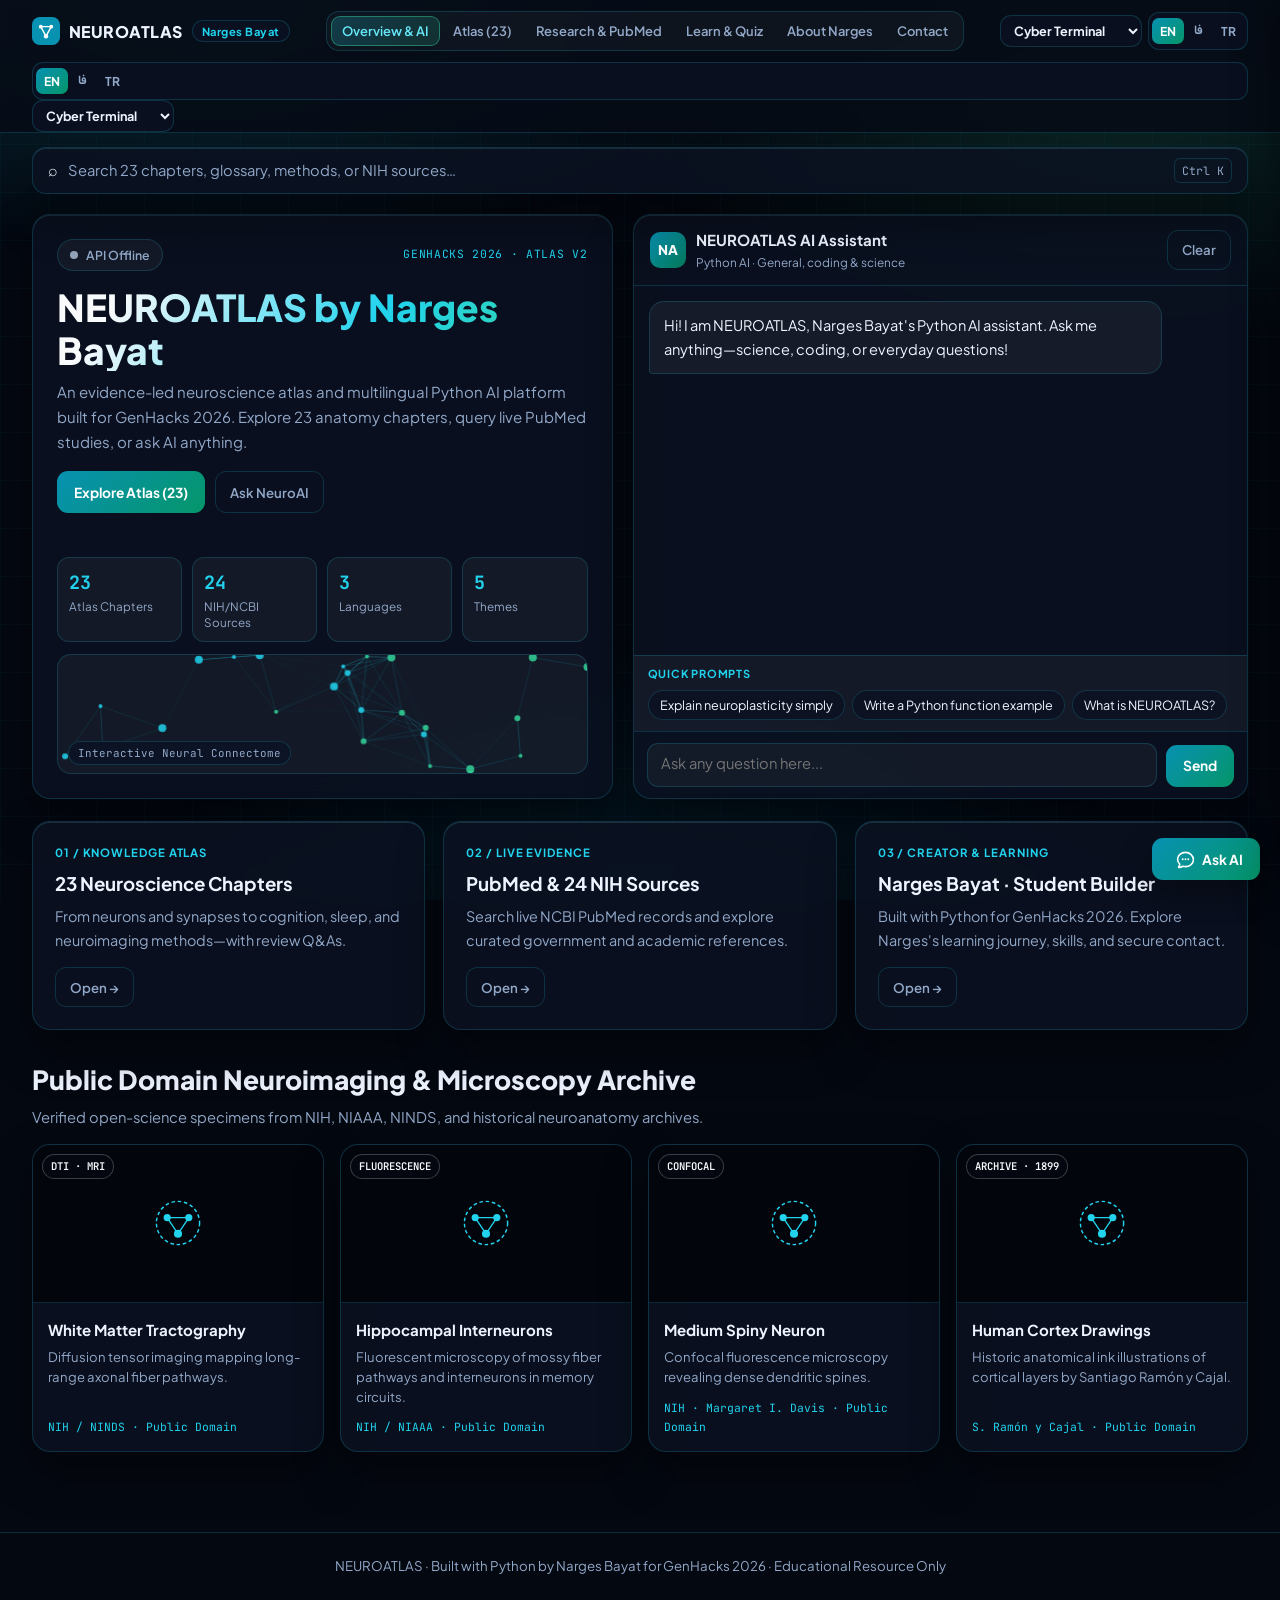
==== commit 12c1160b: "Add files via upload" ====
--- a/index.html
+++ b/index.html
@@ -13,47 +13,64 @@
 </head>
 <body>
   <header class="navbar">
-    <div class="container nav-inner">
-      <button type="button" class="brand" onclick="switchView('home')">
-        <svg width="28" height="28" viewBox="0 0 32 32" fill="none" aria-hidden="true">
-          <rect width="32" height="32" rx="9" fill="url(#na-grad)" />
-          <circle cx="10" cy="11" r="2.2" fill="#fff" />
-          <circle cx="22" cy="11" r="2.2" fill="#fff" />
-          <circle cx="16" cy="22" r="2.5" fill="#fff" />
-          <path d="M10 11L22 11M10 11L16 22M22 11L16 22" stroke="#fff" stroke-width="1.7" stroke-linecap="round" />
-          <defs><linearGradient id="na-grad" x1="0" y1="0" x2="32" y2="32"><stop stop-color="#0891b2"/><stop offset="1" stop-color="#10b981"/></linearGradient></defs>
-        </svg>
-        <span>NEUROATLAS</span>
-        <span class="brand-badge">Narges Bayat</span>
-      </button>
-
-      <nav class="nav-tabs" aria-label="Main Navigation">
-        <button type="button" class="nav-tab active" data-view="home" data-i18n="tabHome">Overview & AI</button>
-        <button type="button" class="nav-tab" data-view="atlas" data-i18n="tabAtlas">Atlas (23)</button>
-        <button type="button" class="nav-tab" data-view="research" data-i18n="tabResearch">Research & PubMed</button>
-        <button type="button" class="nav-tab" data-view="learn" data-i18n="tabLearn">Learn & Quiz</button>
-        <button type="button" class="nav-tab" data-view="about" data-i18n="tabAbout">About Narges</button>
-        <button type="button" class="nav-tab" data-view="contact" data-i18n="tabContact">Contact</button>
-      </nav>
-
-      <div class="controls">
-        <select id="themeSelect" class="control-select" aria-label="Theme selector">
+    <div class="container">
+      <div class="nav-inner">
+        <button type="button" class="brand" onclick="switchView('home')">
+          <svg width="28" height="28" viewBox="0 0 32 32" fill="none" aria-hidden="true">
+            <rect width="32" height="32" rx="9" fill="url(#na-grad)" />
+            <circle cx="10" cy="11" r="2.2" fill="#fff" />
+            <circle cx="22" cy="11" r="2.2" fill="#fff" />
+            <circle cx="16" cy="22" r="2.5" fill="#fff" />
+            <path d="M10 11L22 11M10 11L16 22M22 11L16 22" stroke="#fff" stroke-width="1.7" stroke-linecap="round" />
+            <defs><linearGradient id="na-grad" x1="0" y1="0" x2="32" y2="32"><stop stop-color="#0891b2"/><stop offset="1" stop-color="#10b981"/></linearGradient></defs>
+          </svg>
+          <span>NEUROATLAS</span>
+          <span class="brand-badge">Narges Bayat</span>
+        </button>
+
+        <nav class="nav-tabs" aria-label="Main Navigation">
+          <button type="button" class="nav-tab active" data-view="home" data-i18n="tabHome">Overview & AI</button>
+          <button type="button" class="nav-tab" data-view="atlas" data-i18n="tabAtlas">Atlas (23)</button>
+          <button type="button" class="nav-tab" data-view="research" data-i18n="tabResearch">Research & PubMed</button>
+          <button type="button" class="nav-tab" data-view="learn" data-i18n="tabLearn">Learn & Quiz</button>
+          <button type="button" class="nav-tab" data-view="about" data-i18n="tabAbout">About Narges</button>
+          <button type="button" class="nav-tab" data-view="contact" data-i18n="tabContact">Contact</button>
+        </nav>
+
+        <div class="controls">
+          <select id="themeSelect" class="control-select" aria-label="Theme selector">
+            <option value="cyber" data-i18n="themeCyber">Cyber Terminal</option>
+            <option value="obsidian" data-i18n="themeObsidian">Obsidian Cinema</option>
+            <option value="ocean" data-i18n="themeOcean">Ocean Glass</option>
+            <option value="light" data-i18n="themeLight">Daylight Lab</option>
+            <option value="paper" data-i18n="themePaper">Editorial Paper</option>
+          </select>
+          <div class="lang-group" role="group" aria-label="Language selector">
+            <button type="button" class="lang-btn active" data-lang="en">EN</button>
+            <button type="button" class="lang-btn" data-lang="fa">فا</button>
+            <button type="button" class="lang-btn" data-lang="tr">TR</button>
+          </div>
+        </div>
+
+        <div class="nav-mobile-actions">
+          <button id="mobileSearchBtn" type="button" class="icon-btn" aria-label="Search">⌕</button>
+          <button id="hamburgerBtn" type="button" class="icon-btn" aria-label="Menu" aria-expanded="false" aria-controls="mobileDrawer">☰</button>
+        </div>
+      </div>
+
+      <div class="mobile-lang-strip" aria-label="Quick Language and Theme">
+        <div class="lang-group" role="group" aria-label="Language selector">
+          <button type="button" class="lang-btn active" data-lang="en">EN</button>
+          <button type="button" class="lang-btn" data-lang="fa">فا</button>
+          <button type="button" class="lang-btn" data-lang="tr">TR</button>
+        </div>
+        <select id="mobileThemeSelect" class="control-select mobile-theme-select" aria-label="Theme selector">
           <option value="cyber" data-i18n="themeCyber">Cyber Terminal</option>
           <option value="obsidian" data-i18n="themeObsidian">Obsidian Cinema</option>
           <option value="ocean" data-i18n="themeOcean">Ocean Glass</option>
           <option value="light" data-i18n="themeLight">Daylight Lab</option>
           <option value="paper" data-i18n="themePaper">Editorial Paper</option>
         </select>
-        <div class="lang-group" role="group" aria-label="Language selector">
-          <button type="button" class="lang-btn active" data-lang="en">EN</button>
-          <button type="button" class="lang-btn" data-lang="fa">فا</button>
-          <button type="button" class="lang-btn" data-lang="tr">TR</button>
-        </div>
-      </div>
-
-      <div class="nav-mobile-actions">
-        <button id="mobileSearchBtn" type="button" class="icon-btn" aria-label="Search">⌕</button>
-        <button id="hamburgerBtn" type="button" class="icon-btn" aria-label="Menu" aria-expanded="false" aria-controls="mobileDrawer">☰</button>
       </div>
     </div>
   </header>
@@ -84,14 +101,6 @@
           <option value="light" data-i18n="themeLight">Daylight Lab</option>
           <option value="paper" data-i18n="themePaper">Editorial Paper</option>
         </select>
-      </div>
-      <div>
-        <div class="tag" data-i18n="langLabel">Language</div>
-        <div class="lang-group" role="group" aria-label="Language selector">
-          <button type="button" class="lang-btn active" data-lang="en">EN</button>
-          <button type="button" class="lang-btn" data-lang="fa">فا</button>
-          <button type="button" class="lang-btn" data-lang="tr">TR</button>
-        </div>
       </div>
     </div>
   </aside>
@@ -374,7 +383,17 @@
     </section>
   </div>
 
-  <button id="fabChat" type="button" class="btn-primary fab-chat hidden" onclick="jumpToChat()" data-i18n="fabBtn">Ask AI</button>
+  <button id="fabChat" type="button" class="btn-primary fab-chat" onclick="jumpToChat()" aria-label="Ask NeuroAI">
+    <span class="fab-pulse" aria-hidden="true"></span>
+    <svg width="19" height="19" viewBox="0 0 24 24" fill="none" aria-hidden="true">
+      <path d="M12 3C6.48 3 2 6.92 2 11.75c0 2.34 1.05 4.46 2.76 6.02-.17 1.37-.78 2.66-1.41 3.48a.5.5 0 0 0 .45.8c1.73-.18 3.55-.83 4.75-1.58 1.09.32 2.25.53 3.45.53 5.52 0 10-3.92 10-8.75S17.52 3 12 3Z" stroke="currentColor" stroke-width="2" stroke-linejoin="round"/>
+      <circle cx="8.5" cy="11.75" r="1.2" fill="currentColor"/>
+      <circle cx="12" cy="11.75" r="1.2" fill="currentColor"/>
+      <circle cx="15.5" cy="11.75" r="1.2" fill="currentColor"/>
+    </svg>
+    <span class="fab-label" data-i18n="fabBtn">Ask AI</span>
+  </button>
+
   <footer><div class="container" data-i18n="footerText">NEUROATLAS · Built with Python by Narges Bayat for GenHacks 2026 · Educational Resource Only</div></footer>
 
   <script src="/neuroatlas-data.js"></script>
--- a/css/themes.css
+++ b/css/themes.css
@@ -0,0 +1,287 @@
+/* ==========================================================================
+   NEUROATLAS — Studio-Grade 5-Theme Visual Architecture
+   ========================================================================== */
+
+:root,
+[data-theme="cyber"] {
+  --bg: #040811;
+  --bg-elevated: rgba(6, 11, 22, 0.86);
+  --bg-drawer: #070d1b;
+  --bg-card: rgba(11, 18, 34, 0.82);
+  --bg-card-solid: #0b1324;
+  --bg-input: rgba(255, 255, 255, 0.045);
+  --nav-pill-bg: rgba(255, 255, 255, 0.04);
+  --border: rgba(34, 211, 238, 0.18);
+  --border-strong: rgba(52, 211, 153, 0.45);
+  --card-hover-border: rgba(34, 211, 238, 0.48);
+  --on-bg: #eef4ff;
+  --on-bg-muted: #92a8c8;
+  --text: #eef4ff;
+  --text-muted: #92a8c8;
+  --accent: #22d3ee;
+  --accent-2: #34d399;
+  --accent-glow: rgba(34, 211, 238, 0.16);
+  --btn-bg: linear-gradient(135deg, #0891b2, #059669);
+  --btn-text: #ffffff;
+  --nav-active-bg: linear-gradient(135deg, rgba(34, 211, 238, 0.2), rgba(52, 211, 153, 0.14));
+  --nav-active-text: #67e8f9;
+  --user-bubble: linear-gradient(135deg, #0891b2, #047857);
+  --bot-bubble: rgba(255, 255, 255, 0.05);
+  --code-bg: #02050b;
+  --opt-bg: #0b1324;
+  --opt-text: #eef4ff;
+  --glass-rim: inset 0 1px 0 rgba(165, 243, 252, 0.12);
+  --card-shadow: 0 20px 46px rgba(0, 0, 0, 0.46), var(--glass-rim);
+  --card-hover-shadow: 0 24px 54px rgba(6, 182, 212, 0.14), var(--glass-rim);
+  --title-gradient: linear-gradient(125deg, #f8fafc 12%, #22d3ee 58%, #34d399 100%);
+  --scrollbar-thumb: rgba(34, 211, 238, 0.28);
+  --radius: 18px;
+  --radius-sm: 11px;
+  --heading-font: "Plus Jakarta Sans", "Vazirmatn", system-ui, sans-serif;
+}
+
+[data-theme="obsidian"] {
+  --bg: #07080b;
+  --bg-elevated: rgba(11, 12, 16, 0.9);
+  --bg-drawer: #0c0e13;
+  --bg-card: rgba(17, 19, 25, 0.88);
+  --bg-card-solid: #12141a;
+  --bg-input: rgba(255, 255, 255, 0.04);
+  --nav-pill-bg: rgba(255, 255, 255, 0.035);
+  --border: rgba(245, 158, 11, 0.2);
+  --border-strong: rgba(45, 212, 191, 0.38);
+  --card-hover-border: rgba(245, 158, 11, 0.5);
+  --on-bg: #f8f5ee;
+  --on-bg-muted: #a6a094;
+  --text: #f8f5ee;
+  --text-muted: #a6a094;
+  --accent: #f59e0b;
+  --accent-2: #2dd4bf;
+  --accent-glow: rgba(245, 158, 11, 0.14);
+  --btn-bg: linear-gradient(135deg, #d97706, #b45309);
+  --btn-text: #ffffff;
+  --nav-active-bg: linear-gradient(135deg, rgba(245, 158, 11, 0.2), rgba(45, 212, 191, 0.1));
+  --nav-active-text: #fbbf24;
+  --user-bubble: linear-gradient(135deg, #d97706, #92400e);
+  --bot-bubble: rgba(255, 255, 255, 0.045);
+  --code-bg: #040507;
+  --opt-bg: #12141a;
+  --opt-text: #f8f5ee;
+  --glass-rim: inset 0 1px 0 rgba(253, 230, 138, 0.1);
+  --card-shadow: 0 20px 44px rgba(0, 0, 0, 0.52), var(--glass-rim);
+  --card-hover-shadow: 0 24px 54px rgba(245, 158, 11, 0.12), var(--glass-rim);
+  --title-gradient: linear-gradient(125deg, #faf7f0 15%, #f59e0b 62%, #2dd4bf 100%);
+  --scrollbar-thumb: rgba(245, 158, 11, 0.3);
+  --radius: 16px;
+  --radius-sm: 10px;
+  --heading-font: "Plus Jakarta Sans", "Vazirmatn", system-ui, sans-serif;
+}
+
+[data-theme="ocean"] {
+  --bg: #053e78;
+  --bg-elevated: rgba(5, 44, 86, 0.86);
+  --bg-drawer: #06386b;
+  --bg-card: rgba(255, 255, 255, 0.96);
+  --bg-card-solid: #ffffff;
+  --bg-input: #eef6ff;
+  --nav-pill-bg: rgba(255, 255, 255, 0.12);
+  --border: rgba(14, 116, 204, 0.2);
+  --border-strong: rgba(2, 132, 199, 0.48);
+  --card-hover-border: rgba(56, 189, 248, 0.85);
+  --on-bg: #f0f9ff;
+  --on-bg-muted: #bae6fd;
+  --text: #09233d;
+  --text-muted: #466482;
+  --accent: #0284c7;
+  --accent-2: #06b6d4;
+  --accent-glow: rgba(14, 165, 233, 0.16);
+  --btn-bg: linear-gradient(135deg, #0369a1, #0891b2);
+  --btn-text: #ffffff;
+  --nav-active-bg: #ffffff;
+  --nav-active-text: #0369a1;
+  --user-bubble: linear-gradient(135deg, #0369a1, #0891b2);
+  --bot-bubble: #edf5ff;
+  --code-bg: #09233d;
+  --opt-bg: #ffffff;
+  --opt-text: #09233d;
+  --glass-rim: inset 0 1px 0 #ffffff;
+  --card-shadow: 0 22px 46px rgba(2, 30, 62, 0.24), var(--glass-rim);
+  --card-hover-shadow: 0 28px 58px rgba(2, 30, 62, 0.34), var(--glass-rim);
+  --title-gradient: linear-gradient(125deg, #09233d 15%, #0284c7 62%, #0891b2 100%);
+  --scrollbar-thumb: rgba(56, 189, 248, 0.45);
+  --radius: 22px;
+  --radius-sm: 12px;
+  --heading-font: "Plus Jakarta Sans", "Vazirmatn", system-ui, sans-serif;
+}
+
+[data-theme="light"] {
+  --bg: #f3f6fb;
+  --bg-elevated: rgba(255, 255, 255, 0.92);
+  --bg-drawer: #ffffff;
+  --bg-card: #ffffff;
+  --bg-card-solid: #ffffff;
+  --bg-input: #f8fafc;
+  --nav-pill-bg: #eef2f8;
+  --border: #dce4f0;
+  --border-strong: rgba(29, 78, 216, 0.36);
+  --card-hover-border: rgba(29, 78, 216, 0.45);
+  --on-bg: #0f172a;
+  --on-bg-muted: #475569;
+  --text: #0f172a;
+  --text-muted: #475569;
+  --accent: #1d4ed8;
+  --accent-2: #0891b2;
+  --accent-glow: rgba(29, 78, 216, 0.1);
+  --btn-bg: linear-gradient(135deg, #1d4ed8, #0284c7);
+  --btn-text: #ffffff;
+  --nav-active-bg: #ffffff;
+  --nav-active-text: #1d4ed8;
+  --user-bubble: linear-gradient(135deg, #1d4ed8, #0284c7);
+  --bot-bubble: #eff6ff;
+  --code-bg: #0f172a;
+  --opt-bg: #ffffff;
+  --opt-text: #0f172a;
+  --glass-rim: inset 0 1px 0 #ffffff;
+  --card-shadow: 0 12px 32px rgba(15, 23, 42, 0.06);
+  --card-hover-shadow: 0 18px 40px rgba(29, 78, 216, 0.1);
+  --title-gradient: linear-gradient(125deg, #0f172a 15%, #1d4ed8 65%, #0891b2 100%);
+  --scrollbar-thumb: rgba(100, 116, 139, 0.35);
+  --radius: 18px;
+  --radius-sm: 10px;
+  --heading-font: "Plus Jakarta Sans", "Vazirmatn", system-ui, sans-serif;
+}
+
+[data-theme="paper"] {
+  --bg: #f1ecdf;
+  --bg-elevated: rgba(241, 236, 223, 0.94);
+  --bg-drawer: #faf6ec;
+  --bg-card: #fcf9f0;
+  --bg-card-solid: #fcf9f0;
+  --bg-input: #f4efe2;
+  --nav-pill-bg: #e8e1d0;
+  --border: #d2c9b6;
+  --border-strong: #9d3f26;
+  --card-hover-border: #9d3f26;
+  --on-bg: #1c2621;
+  --on-bg-muted: #56635b;
+  --text: #1c2621;
+  --text-muted: #56635b;
+  --accent: #9d3f26;
+  --accent-2: #3d6354;
+  --accent-glow: rgba(157, 63, 38, 0.1);
+  --btn-bg: linear-gradient(135deg, #9d3f26, #7c2d12);
+  --btn-text: #ffffff;
+  --nav-active-bg: #fcf9f0;
+  --nav-active-text: #9d3f26;
+  --user-bubble: linear-gradient(135deg, #1c2621, #3d6354);
+  --bot-bubble: #ebe5d5;
+  --code-bg: #1c2621;
+  --opt-bg: #fcf9f0;
+  --opt-text: #1c2621;
+  --glass-rim: inset 0 1px 0 rgba(255, 255, 255, 0.7);
+  --card-shadow: 0 10px 26px rgba(42, 34, 20, 0.07);
+  --card-hover-shadow: 0 16px 34px rgba(157, 63, 38, 0.12);
+  --title-gradient: linear-gradient(125deg, #1c2621 20%, #9d3f26 75%, #3d6354 100%);
+  --scrollbar-thumb: rgba(157, 63, 38, 0.3);
+  --radius: 14px;
+  --radius-sm: 9px;
+  --heading-font: "Newsreader", "Vazirmatn", Georgia, serif;
+}
+
+/* ==========================================================================
+   Custom Scrollbars & Atmospheric Backdrops
+   ========================================================================== */
+
+::-webkit-scrollbar {
+  width: 7px;
+  height: 7px;
+}
+::-webkit-scrollbar-track {
+  background: transparent;
+}
+::-webkit-scrollbar-thumb {
+  background: var(--scrollbar-thumb);
+  border-radius: 999px;
+}
+
+body::before,
+body::after {
+  content: "";
+  position: fixed;
+  inset: 0;
+  pointer-events: none;
+  transition: opacity 0.3s ease;
+}
+body::before { z-index: -2; }
+body::after { z-index: -1; }
+
+[data-theme="cyber"] body::before {
+  background:
+    radial-gradient(ellipse 75% 44% at 15% 0%, rgba(34, 211, 238, 0.18), transparent 65%),
+    radial-gradient(ellipse 65% 42% at 88% 12%, rgba(52, 211, 153, 0.14), transparent 62%),
+    radial-gradient(ellipse 60% 45% at 50% 100%, rgba(8, 145, 178, 0.12), transparent 65%);
+}
+[data-theme="cyber"] body::after {
+  background-image:
+    linear-gradient(rgba(34, 211, 238, 0.035) 1px, transparent 1px),
+    linear-gradient(90deg, rgba(34, 211, 238, 0.035) 1px, transparent 1px);
+  background-size: 48px 48px;
+}
+
+[data-theme="obsidian"] body::before {
+  background:
+    radial-gradient(ellipse 80% 45% at 18% 0%, rgba(245, 158, 11, 0.15), transparent 62%),
+    radial-gradient(ellipse 65% 40% at 88% 18%, rgba(45, 212, 191, 0.11), transparent 58%),
+    radial-gradient(ellipse 70% 35% at 50% 100%, rgba(245, 158, 11, 0.07), transparent 60%);
+}
+[data-theme="obsidian"] body::after {
+  background-image: radial-gradient(rgba(245, 158, 11, 0.08) 1px, transparent 0);
+  background-size: 32px 32px;
+}
+[data-theme="obsidian"] .card { position: relative; }
+[data-theme="obsidian"] .card::after {
+  content: "";
+  position: absolute;
+  top: 11px;
+  inset-inline-end: 11px;
+  width: 10px;
+  height: 10px;
+  border-top: 1.5px solid var(--accent);
+  border-inline-end: 1.5px solid var(--accent);
+  opacity: 0.55;
+  pointer-events: none;
+  border-radius: 1px;
+}
+
+[data-theme="ocean"] body::before {
+  background:
+    radial-gradient(circle at 12% 8%, rgba(56, 189, 248, 0.48), transparent 42%),
+    radial-gradient(circle at 88% 20%, rgba(14, 165, 233, 0.4), transparent 45%),
+    linear-gradient(160deg, #042c57 0%, #074f96 52%, #0a6db4 100%);
+}
+[data-theme="ocean"] .brand-badge {
+  color: #0369a1;
+  background: rgba(255, 255, 255, 0.96);
+  border-color: rgba(255, 255, 255, 0.65);
+}
+[data-theme="ocean"] .navbar .controls .control-select,
+[data-theme="ocean"] .navbar .controls .lang-group,
+[data-theme="ocean"] .icon-btn {
+  background: rgba(255, 255, 255, 0.95);
+  color: #09233d;
+  border-color: rgba(255, 255, 255, 0.48);
+}
+
+[data-theme="light"] body::before {
+  background:
+    radial-gradient(circle at 10% 8%, rgba(29, 78, 216, 0.065), transparent 38%),
+    radial-gradient(circle at 90% 85%, rgba(8, 145, 178, 0.06), transparent 36%);
+}
+
+[data-theme="paper"] body::before {
+  background-image: radial-gradient(rgba(28, 38, 33, 0.06) 1px, transparent 0);
+  background-size: 20px 20px;
+}
+[data-theme="paper"] .gallery-media img {
+  filter: sepia(0.28) contrast(1.05);
+}
--- a/css/layout.css
+++ b/css/layout.css
@@ -0,0 +1,1514 @@
+/* ==========================================================================
+   NEUROATLAS — Studio Bento Layout, Segmented Navbar & Mobile Snap UI
+   ========================================================================== */
+
+*,
+*::before,
+*::after {
+  box-sizing: border-box;
+  margin: 0;
+  padding: 0;
+}
+
+html {
+  scroll-behavior: smooth;
+  -webkit-text-size-adjust: 100%;
+}
+
+body {
+  font-family: "Plus Jakarta Sans", "Vazirmatn", system-ui, -apple-system, sans-serif;
+  background-color: var(--bg);
+  color: var(--on-bg);
+  min-height: 100dvh;
+  line-height: 1.66;
+  overflow-x: clip;
+  position: relative;
+  transition: background-color 0.28s ease, color 0.28s ease;
+}
+
+html[dir="rtl"] body {
+  font-family: "Vazirmatn", "Plus Jakarta Sans", system-ui, sans-serif;
+}
+
+body.drawer-open {
+  overflow: hidden;
+}
+
+.container {
+  width: min(1320px, 95%);
+  margin: 0 auto;
+}
+
+/* ==========================================================================
+   Navbar & Segmented Desktop Navigation (Zero Overflow)
+   ========================================================================== */
+
+.navbar {
+  position: sticky;
+  top: 0;
+  z-index: 70;
+  backdrop-filter: blur(18px);
+  -webkit-backdrop-filter: blur(18px);
+  background: var(--bg-elevated);
+  border-bottom: 1px solid var(--border);
+}
+
+.nav-inner {
+  display: flex;
+  align-items: center;
+  justify-content: space-between;
+  gap: 10px;
+  min-height: 62px;
+  padding: 8px 0;
+}
+
+.brand {
+  display: flex;
+  align-items: center;
+  gap: 9px;
+  color: var(--on-bg);
+  font-weight: 800;
+  letter-spacing: 0.03em;
+  font-size: 1rem;
+  cursor: pointer;
+  flex-shrink: 0;
+  background: transparent;
+  border: none;
+  font-family: inherit;
+  padding: 4px 0;
+}
+
+.brand-badge {
+  font-size: 0.7rem;
+  font-weight: 700;
+  padding: 3px 9px;
+  border-radius: 999px;
+  border: 1px solid var(--border);
+  color: var(--accent);
+  background: var(--bg-card);
+  white-space: nowrap;
+}
+
+.nav-tabs {
+  display: flex;
+  gap: 2px;
+  align-items: center;
+  background: var(--nav-pill-bg);
+  border: 1px solid var(--border);
+  border-radius: 13px;
+  padding: 4px;
+  min-width: 0;
+}
+
+.nav-tab {
+  border: 1px solid transparent;
+  background: transparent;
+  color: var(--on-bg-muted);
+  padding: 6px 10px;
+  border-radius: 9px;
+  font-size: 0.81rem;
+  font-weight: 600;
+  font-family: inherit;
+  cursor: pointer;
+  transition: background-color 0.18s, color 0.18s, border-color 0.18s, box-shadow 0.18s;
+  white-space: nowrap;
+}
+
+.nav-tab:hover {
+  color: var(--on-bg);
+}
+
+.nav-tab.active {
+  background: var(--nav-active-bg);
+  color: var(--nav-active-text);
+  border-color: var(--border-strong);
+  box-shadow: 0 3px 10px rgba(0, 0, 0, 0.12);
+}
+
+.controls {
+  display: flex;
+  align-items: center;
+  gap: 6px;
+  flex-shrink: 0;
+}
+
+.control-select,
+.lang-group {
+  background: var(--bg-card);
+  color: var(--text);
+  border: 1px solid var(--border);
+  border-radius: var(--radius-sm);
+  display: flex;
+  align-items: center;
+  gap: 2px;
+}
+
+.lang-group {
+  padding: 3px;
+}
+
+.control-select {
+  padding: 6px 9px;
+  font-family: inherit;
+  font-size: 0.79rem;
+  font-weight: 700;
+  cursor: pointer;
+  outline: none;
+  max-width: 152px;
+}
+
+.control-select option {
+  background: var(--opt-bg);
+  color: var(--opt-text);
+}
+
+.lang-btn {
+  border: none;
+  background: transparent;
+  color: var(--text-muted);
+  padding: 5px 8px;
+  border-radius: 7px;
+  font-size: 0.76rem;
+  font-weight: 700;
+  cursor: pointer;
+  font-family: inherit;
+  transition: 0.15s;
+}
+
+.lang-btn.active {
+  background: var(--btn-bg);
+  color: var(--btn-text);
+}
+
+.nav-mobile-actions {
+  display: none;
+  align-items: center;
+  gap: 8px;
+  flex-shrink: 0;
+}
+
+.icon-btn {
+  width: 42px;
+  height: 42px;
+  display: grid;
+  place-items: center;
+  border-radius: var(--radius-sm);
+  border: 1px solid var(--border);
+  background: var(--bg-card);
+  color: var(--text);
+  cursor: pointer;
+  font-size: 1.15rem;
+  transition: 0.18s;
+  touch-action: manipulation;
+}
+
+.icon-btn:hover {
+  border-color: var(--accent);
+}
+
+/* ==========================================================================
+   Mobile Slide-Out Hamburger Drawer
+   ========================================================================== */
+
+.drawer-backdrop {
+  position: fixed;
+  inset: 0;
+  z-index: 90;
+  background: rgba(2, 6, 16, 0.64);
+  backdrop-filter: blur(5px);
+  -webkit-backdrop-filter: blur(5px);
+  opacity: 0;
+  pointer-events: none;
+  transition: opacity 0.24s ease;
+}
+
+.drawer-backdrop.open {
+  opacity: 1;
+  pointer-events: auto;
+}
+
+.mobile-drawer {
+  position: fixed;
+  top: 0;
+  bottom: 0;
+  inset-inline-end: 0;
+  width: min(320px, 86vw);
+  z-index: 100;
+  background: var(--bg-drawer);
+  color: var(--on-bg);
+  border-inline-start: 1px solid var(--border-strong);
+  box-shadow: -16px 0 44px rgba(0, 0, 0, 0.48);
+  display: flex;
+  flex-direction: column;
+  gap: 16px;
+  padding: 16px;
+  overflow-y: auto;
+  overscroll-behavior: contain;
+  transform: translateX(105%);
+  transition: transform 0.26s cubic-bezier(0.22, 1, 0.36, 1);
+}
+
+html[dir="rtl"] .mobile-drawer {
+  transform: translateX(-105%);
+  box-shadow: 16px 0 44px rgba(0, 0, 0, 0.48);
+}
+
+.mobile-drawer.open {
+  transform: translateX(0);
+}
+
+.drawer-head {
+  display: flex;
+  align-items: center;
+  justify-content: space-between;
+  padding-bottom: 12px;
+  border-bottom: 1px solid var(--border);
+}
+
+.drawer-title {
+  font-weight: 800;
+  font-size: 0.98rem;
+  letter-spacing: 0.03em;
+}
+
+.drawer-nav {
+  display: flex;
+  flex-direction: column;
+  gap: 6px;
+}
+
+.drawer-link {
+  width: 100%;
+  min-height: 44px;
+  text-align: start;
+  display: flex;
+  align-items: center;
+  justify-content: space-between;
+  padding: 10px 14px;
+  border-radius: var(--radius-sm);
+  border: 1px solid transparent;
+  background: transparent;
+  color: var(--on-bg-muted);
+  font-family: inherit;
+  font-size: 0.94rem;
+  font-weight: 600;
+  cursor: pointer;
+  transition: 0.16s;
+}
+
+.drawer-link:hover {
+  color: var(--on-bg);
+  border-color: var(--border);
+}
+
+.drawer-link.active {
+  background: var(--nav-active-bg);
+  color: var(--nav-active-text);
+  border-color: var(--border-strong);
+}
+
+.drawer-controls {
+  margin-top: auto;
+  padding-top: 14px;
+  border-top: 1px solid var(--border);
+  display: flex;
+  flex-direction: column;
+  gap: 12px;
+}
+
+.drawer-controls .control-select {
+  width: 100%;
+  max-width: none;
+  min-height: 44px;
+}
+
+.drawer-controls .lang-group {
+  width: 100%;
+  justify-content: space-between;
+}
+
+.drawer-controls .lang-btn {
+  flex: 1;
+  min-height: 38px;
+}
+
+/* ==========================================================================
+   Global Search Bar
+   ========================================================================== */
+
+.search-wrap {
+  position: relative;
+  margin: 14px 0 10px;
+  z-index: 50;
+}
+
+.search-bar {
+  display: flex;
+  align-items: center;
+  gap: 10px;
+  background: var(--bg-card);
+  color: var(--text);
+  border: 1px solid var(--border);
+  border-radius: 14px;
+  padding: 9px 15px;
+  box-shadow: var(--card-shadow);
+  transition: border-color 0.2s;
+}
+
+.search-bar:focus-within {
+  border-color: var(--border-strong);
+}
+
+.search-bar input {
+  flex: 1;
+  min-width: 0;
+  border: none;
+  background: transparent;
+  color: var(--text);
+  font-family: inherit;
+  font-size: 0.92rem;
+  outline: none;
+}
+
+.search-bar input::placeholder {
+  color: var(--text-muted);
+}
+
+.search-bar kbd {
+  font-family: "JetBrains Mono", monospace;
+  font-size: 0.72rem;
+  padding: 2px 7px;
+  border: 1px solid var(--border);
+  border-radius: 6px;
+  color: var(--text-muted);
+  flex-shrink: 0;
+}
+
+.search-results {
+  position: absolute;
+  top: calc(100% + 6px);
+  left: 0;
+  right: 0;
+  max-height: 380px;
+  overflow-y: auto;
+  background: var(--bg-card-solid);
+  color: var(--text);
+  border: 1px solid var(--border-strong);
+  border-radius: 14px;
+  box-shadow: 0 24px 54px rgba(0, 0, 0, 0.36);
+  padding: 8px;
+}
+
+.search-results[hidden] {
+  display: none;
+}
+
+.search-item {
+  display: block;
+  width: 100%;
+  text-align: start;
+  background: transparent;
+  border: none;
+  border-bottom: 1px solid var(--border);
+  padding: 10px 12px;
+  color: var(--text);
+  font-family: inherit;
+  cursor: pointer;
+  border-radius: 9px;
+}
+
+.search-item:last-child {
+  border-bottom: none;
+}
+
+.search-item:hover {
+  background: var(--accent-glow);
+}
+
+.search-item small {
+  display: block;
+  color: var(--accent);
+  font-size: 0.73rem;
+  font-weight: 700;
+}
+
+.search-item span {
+  display: block;
+  color: var(--text-muted);
+  font-size: 0.82rem;
+  overflow-wrap: anywhere;
+}
+
+/* ==========================================================================
+   Views, Cards & Studio Elevation
+   ========================================================================== */
+
+.view {
+  display: none;
+  padding: 10px 0 46px;
+}
+
+.view.active {
+  display: block;
+  animation: fadeIn 0.24s ease;
+}
+
+@keyframes fadeIn {
+  from { opacity: 0.4; transform: translateY(5px); }
+  to { opacity: 1; transform: none; }
+}
+
+.card {
+  background: var(--bg-card);
+  color: var(--text);
+  border: 1px solid var(--border);
+  border-radius: var(--radius);
+  backdrop-filter: blur(16px);
+  -webkit-backdrop-filter: blur(16px);
+  box-shadow: var(--card-shadow);
+  min-width: 0;
+  transition: border-color 0.22s ease, box-shadow 0.22s ease, transform 0.22s ease;
+}
+
+.feature-card,
+.gallery-card {
+  display: flex;
+  flex-direction: column;
+}
+
+.feature-card:hover,
+.gallery-card:hover {
+  border-color: var(--card-hover-border);
+  box-shadow: var(--card-hover-shadow);
+  transform: translateY(-2px);
+}
+
+.feature-card .card-foot {
+  margin-top: auto;
+  padding-top: 14px;
+}
+
+.pad {
+  padding: 22px;
+}
+
+.section-head {
+  margin: 28px 0 14px;
+}
+
+.section-head h2 {
+  font-family: var(--heading-font);
+  font-size: clamp(1.28rem, 2.3vw, 1.65rem);
+  font-weight: 800;
+  color: var(--on-bg);
+}
+
+.section-head p {
+  color: var(--on-bg-muted);
+  font-size: 0.92rem;
+  margin-top: 3px;
+}
+
+.tag {
+  font-size: 0.71rem;
+  font-weight: 700;
+  text-transform: uppercase;
+  letter-spacing: 0.08em;
+  color: var(--accent);
+  margin-bottom: 6px;
+}
+
+.muted {
+  color: var(--text-muted);
+  font-size: 0.9rem;
+  overflow-wrap: anywhere;
+}
+
+.card h3 {
+  font-family: var(--heading-font);
+}
+
+/* ==========================================================================
+   Home Bento Hero & Interactive Connectome
+   ========================================================================== */
+
+.hero-grid {
+  display: grid;
+  grid-template-columns: 1fr 1.06fr;
+  gap: 20px;
+  align-items: stretch;
+}
+
+.hero-info {
+  padding: 24px;
+  display: flex;
+  flex-direction: column;
+  justify-content: space-between;
+  gap: 16px;
+}
+
+.hero-top-row {
+  display: flex;
+  align-items: center;
+  justify-content: space-between;
+  gap: 10px;
+  flex-wrap: wrap;
+}
+
+.status-pill {
+  display: inline-flex;
+  align-items: center;
+  gap: 8px;
+  width: fit-content;
+  padding: 5px 12px;
+  border-radius: 999px;
+  border: 1px solid var(--border);
+  background: var(--bg-input);
+  font-size: 0.77rem;
+  font-weight: 600;
+  color: var(--text-muted);
+}
+
+.status-dot {
+  width: 8px;
+  height: 8px;
+  border-radius: 50%;
+  background: #94a3b8;
+  flex-shrink: 0;
+}
+
+.status-dot.online {
+  background: #22c55e;
+  box-shadow: 0 0 10px #22c55e;
+}
+
+.telemetry-tag {
+  font-family: "JetBrains Mono", monospace;
+  font-size: 0.71rem;
+  color: var(--accent);
+  letter-spacing: 0.06em;
+  text-transform: uppercase;
+}
+
+.hero-title {
+  font-family: var(--heading-font);
+  font-size: clamp(1.62rem, 2.9vw, 2.42rem);
+  line-height: 1.16;
+  font-weight: 800;
+  background: var(--title-gradient);
+  -webkit-background-clip: text;
+  -webkit-text-fill-color: transparent;
+}
+
+.hero-desc {
+  color: var(--text-muted);
+  font-size: 0.94rem;
+  margin-top: 9px;
+}
+
+.hero-actions {
+  display: grid;
+  grid-template-columns: repeat(2, minmax(0, max-content));
+  gap: 10px;
+  margin-top: 16px;
+}
+
+.stat-strip {
+  display: grid;
+  grid-template-columns: repeat(4, minmax(0, 1fr));
+  gap: 10px;
+}
+
+.stat-box {
+  padding: 10px 11px;
+  border: 1px solid var(--border);
+  border-radius: 12px;
+  background: var(--bg-input);
+  min-width: 0;
+}
+
+.stat-box strong {
+  display: block;
+  font-family: "JetBrains Mono", monospace;
+  font-size: 1.15rem;
+  color: var(--accent);
+  font-weight: 700;
+}
+
+.stat-box span {
+  display: block;
+  font-size: 0.73rem;
+  color: var(--text-muted);
+  line-height: 1.35;
+}
+
+.connectome-box {
+  position: relative;
+  height: 120px;
+  border-radius: 14px;
+  overflow: hidden;
+  border: 1px solid var(--border);
+  background: var(--bg-input);
+}
+
+#neuralCanvas {
+  display: block;
+  width: 100%;
+  height: 100%;
+}
+
+.connectome-badge {
+  position: absolute;
+  bottom: 8px;
+  inset-inline-start: 10px;
+  font-family: "JetBrains Mono", monospace;
+  font-size: 0.68rem;
+  padding: 2px 9px;
+  border-radius: 999px;
+  background: var(--bg-card-solid);
+  color: var(--text-muted);
+  border: 1px solid var(--border);
+  pointer-events: none;
+}
+
+/* Prompt Chips inside Chat Panel */
+.chat-prompts {
+  padding: 9px 14px;
+  border-top: 1px solid var(--border);
+  background: var(--bg-input);
+}
+
+.prompts-label {
+  font-size: 0.69rem;
+  font-weight: 700;
+  text-transform: uppercase;
+  letter-spacing: 0.07em;
+  color: var(--accent);
+  margin-bottom: 6px;
+}
+
+.prompt-chips {
+  display: flex;
+  gap: 7px;
+  overflow-x: auto;
+  scrollbar-width: none;
+  padding-bottom: 2px;
+}
+
+.prompt-chips::-webkit-scrollbar {
+  display: none;
+}
+
+.chip {
+  background: var(--bg-card);
+  border: 1px solid var(--border);
+  color: var(--text);
+  padding: 6px 11px;
+  border-radius: 999px;
+  font-size: 0.79rem;
+  font-family: inherit;
+  cursor: pointer;
+  transition: 0.18s;
+  text-align: start;
+  white-space: nowrap;
+  flex-shrink: 0;
+}
+
+.chip:hover {
+  border-color: var(--accent);
+  background: var(--accent-glow);
+}
+
+/* ==========================================================================
+   Buttons, Inputs & Chat Panel
+   ========================================================================== */
+
+.btn-ghost {
+  border: 1px solid var(--border);
+  background: transparent;
+  color: var(--text-muted);
+  padding: 8px 14px;
+  min-height: 40px;
+  border-radius: var(--radius-sm);
+  font-size: 0.83rem;
+  font-weight: 600;
+  font-family: inherit;
+  cursor: pointer;
+  transition: 0.16s;
+  display: inline-flex;
+  align-items: center;
+  justify-content: center;
+  gap: 6px;
+  touch-action: manipulation;
+}
+
+.btn-ghost:hover {
+  color: var(--text);
+  border-color: var(--accent);
+  background: var(--accent-glow);
+}
+
+.btn-primary {
+  background: var(--btn-bg);
+  color: var(--btn-text);
+  border: none;
+  border-radius: var(--radius-sm);
+  padding: 10px 17px;
+  min-height: 42px;
+  font-weight: 700;
+  font-size: 0.86rem;
+  font-family: inherit;
+  cursor: pointer;
+  transition: transform 0.16s, filter 0.16s, box-shadow 0.16s;
+  text-decoration: none;
+  display: inline-flex;
+  align-items: center;
+  justify-content: center;
+  gap: 7px;
+  touch-action: manipulation;
+}
+
+.btn-primary:hover {
+  transform: translateY(-1px);
+  filter: brightness(1.07);
+}
+
+.btn-primary:disabled {
+  opacity: 0.5;
+  cursor: not-allowed;
+  transform: none;
+}
+
+.chat-panel {
+  display: flex;
+  flex-direction: column;
+  height: 585px;
+  overflow: hidden;
+}
+
+.chat-header {
+  padding: 13px 16px;
+  border-bottom: 1px solid var(--border);
+  display: flex;
+  align-items: center;
+  justify-content: space-between;
+  gap: 10px;
+}
+
+.chat-title-wrap {
+  display: flex;
+  align-items: center;
+  gap: 10px;
+  min-width: 0;
+}
+
+.chat-avatar {
+  width: 36px;
+  height: 36px;
+  border-radius: 10px;
+  background: var(--user-bubble);
+  display: grid;
+  place-items: center;
+  color: #fff;
+  font-weight: 800;
+  font-size: 0.84rem;
+  flex-shrink: 0;
+}
+
+.chat-name {
+  font-weight: 700;
+  font-size: 0.94rem;
+}
+
+.chat-sub {
+  font-size: 0.74rem;
+  color: var(--text-muted);
+}
+
+.chat-messages {
+  flex: 1;
+  overflow-y: auto;
+  padding: 15px;
+  display: flex;
+  flex-direction: column;
+  gap: 11px;
+}
+
+.msg {
+  max-width: 88%;
+  padding: 11px 14px;
+  border-radius: 15px;
+  font-size: 0.91rem;
+  overflow-wrap: anywhere;
+  word-break: break-word;
+  white-space: pre-wrap;
+}
+
+.msg.user {
+  align-self: flex-end;
+  background: var(--user-bubble);
+  color: #fff;
+  border-bottom-right-radius: 4px;
+}
+
+html[dir="rtl"] .msg.user {
+  border-bottom-right-radius: 15px;
+  border-bottom-left-radius: 4px;
+}
+
+.msg.bot {
+  align-self: flex-start;
+  background: var(--bot-bubble);
+  border: 1px solid var(--border);
+  color: var(--text);
+  border-bottom-left-radius: 4px;
+}
+
+html[dir="rtl"] .msg.bot {
+  border-bottom-left-radius: 15px;
+  border-bottom-right-radius: 4px;
+}
+
+.msg-meta {
+  margin-top: 6px;
+  font-size: 0.71rem;
+  opacity: 0.74;
+}
+
+.msg code {
+  font-family: "JetBrains Mono", monospace;
+  background: var(--code-bg);
+  color: #e2e8f0;
+  padding: 2px 6px;
+  border-radius: 6px;
+  font-size: 0.83em;
+}
+
+.code-wrap {
+  margin: 8px 0;
+  border-radius: 10px;
+  overflow: hidden;
+  border: 1px solid var(--border);
+  background: var(--code-bg);
+  direction: ltr;
+  text-align: left;
+  max-width: 100%;
+}
+
+.code-head {
+  display: flex;
+  justify-content: space-between;
+  align-items: center;
+  padding: 6px 11px;
+  font-size: 0.72rem;
+  color: #cbd5e1;
+  background: rgba(255, 255, 255, 0.07);
+  font-family: "JetBrains Mono", monospace;
+}
+
+.copy-code-btn {
+  border: 1px solid rgba(255, 255, 255, 0.28);
+  background: transparent;
+  color: #fff;
+  padding: 3px 9px;
+  border-radius: 6px;
+  font-size: 0.71rem;
+  cursor: pointer;
+}
+
+.code-wrap pre {
+  margin: 0;
+  padding: 11px 13px;
+  overflow-x: auto;
+  font-family: "JetBrains Mono", monospace;
+  font-size: 0.81rem;
+  color: #f8fafc;
+  white-space: pre;
+}
+
+.chat-input-bar {
+  padding: 11px 13px;
+  border-top: 1px solid var(--border);
+  display: flex;
+  gap: 9px;
+  align-items: flex-end;
+}
+
+.chat-input,
+.field,
+textarea,
+select.field {
+  width: 100%;
+  min-width: 0;
+  background: var(--bg-input);
+  border: 1px solid var(--border);
+  border-radius: 11px;
+  padding: 10px 13px;
+  color: var(--text);
+  font-family: inherit;
+  font-size: 0.92rem;
+  outline: none;
+}
+
+.chat-input {
+  flex: 1;
+  resize: none;
+  min-height: 44px;
+  max-height: 120px;
+}
+
+.chat-input:focus,
+.field:focus,
+textarea:focus {
+  border-color: var(--accent);
+}
+
+select.field option {
+  background: var(--opt-bg);
+  color: var(--opt-text);
+}
+
+/* ==========================================================================
+   Grids, Specimen Archive, Atlas & Labs
+   ========================================================================== */
+
+.grid-3 {
+  display: grid;
+  grid-template-columns: repeat(3, minmax(0, 1fr));
+  gap: 18px;
+  margin-top: 22px;
+}
+
+.grid-2 {
+  display: grid;
+  grid-template-columns: repeat(2, minmax(0, 1fr));
+  gap: 18px;
+  margin-top: 16px;
+}
+
+.grid-4 {
+  display: grid;
+  grid-template-columns: repeat(4, minmax(0, 1fr));
+  gap: 16px;
+  margin-top: 14px;
+}
+
+.gallery-card {
+  overflow: hidden;
+}
+
+.gallery-media {
+  position: relative;
+  height: 158px;
+  background: var(--code-bg);
+  border-bottom: 1px solid var(--border);
+  overflow: hidden;
+  display: grid;
+  place-items: center;
+}
+
+.gallery-media img {
+  width: 100%;
+  height: 100%;
+  object-fit: cover;
+  display: block;
+  transition: transform 0.35s ease;
+}
+
+.gallery-card:hover .gallery-media img {
+  transform: scale(1.05);
+}
+
+.gallery-fallback {
+  display: none;
+  width: 100%;
+  height: 100%;
+  place-items: center;
+  padding: 12px;
+  color: var(--accent);
+}
+
+.gallery-media.is-fallback img {
+  display: none;
+}
+
+.gallery-media.is-fallback .gallery-fallback {
+  display: grid;
+}
+
+.gallery-pill {
+  position: absolute;
+  top: 9px;
+  inset-inline-start: 9px;
+  font-family: "JetBrains Mono", monospace;
+  font-size: 0.66rem;
+  font-weight: 600;
+  padding: 3px 8px;
+  border-radius: 999px;
+  background: rgba(5, 9, 18, 0.82);
+  color: #f8fafc;
+  border: 1px solid rgba(255, 255, 255, 0.22);
+}
+
+.gallery-body {
+  padding: 15px;
+  display: flex;
+  flex-direction: column;
+  gap: 5px;
+  flex: 1;
+}
+
+.gallery-body h4 {
+  font-size: 0.94rem;
+  font-weight: 700;
+}
+
+.gallery-body p {
+  font-size: 0.82rem;
+  color: var(--text-muted);
+  line-height: 1.5;
+}
+
+.gallery-credit {
+  margin-top: auto;
+  padding-top: 6px;
+  font-size: 0.71rem;
+  color: var(--accent);
+  font-family: "JetBrains Mono", monospace;
+}
+
+/* Atlas */
+.atlas-toolbar {
+  display: flex;
+  gap: 10px;
+  align-items: center;
+  flex-wrap: wrap;
+}
+
+.chapters-toggle-btn {
+  display: none;
+}
+
+.atlas-layout {
+  display: grid;
+  grid-template-columns: 280px minmax(0, 1fr);
+  gap: 20px;
+  margin-top: 14px;
+  align-items: start;
+}
+
+.chapter-side {
+  max-height: 75vh;
+  overflow-y: auto;
+  padding: 14px;
+  position: sticky;
+  top: 76px;
+}
+
+.chapter-btn {
+  display: block;
+  width: 100%;
+  text-align: start;
+  background: transparent;
+  border: none;
+  border-bottom: 1px solid var(--border);
+  padding: 9px 6px;
+  color: var(--text-muted);
+  font-family: inherit;
+  font-size: 0.84rem;
+  cursor: pointer;
+  line-height: 1.45;
+}
+
+.chapter-btn:hover,
+.chapter-btn.active {
+  color: var(--accent);
+  font-weight: 700;
+}
+
+.chapter-hidden {
+  display: none !important;
+}
+
+.chapter-body {
+  padding: 26px;
+}
+
+.chapter-body h2 {
+  font-family: var(--heading-font);
+  font-size: clamp(1.36rem, 2.5vw, 1.8rem);
+  margin: 6px 0 8px;
+}
+
+.chapter-body h3 {
+  font-size: 1.1rem;
+  margin: 18px 0 6px;
+  color: var(--accent);
+}
+
+.callout {
+  border-inline-start: 3px solid var(--accent);
+  background: var(--bg-input);
+  padding: 13px 15px;
+  border-radius: 10px;
+  margin: 13px 0;
+  overflow-wrap: anywhere;
+}
+
+details.qa {
+  background: var(--bg-input);
+  border: 1px solid var(--border);
+  border-radius: 10px;
+  padding: 10px 14px;
+  margin: 8px 0;
+}
+
+details.qa summary {
+  cursor: pointer;
+  font-weight: 600;
+  font-size: 0.9rem;
+}
+
+details.qa p {
+  margin-top: 8px;
+  color: var(--text-muted);
+  font-size: 0.88rem;
+}
+
+/* Sub-tabs & Learning */
+.sub-tabs {
+  display: flex;
+  gap: 8px;
+  flex-wrap: wrap;
+  margin: 14px 0 18px;
+}
+
+.sub-tab {
+  border: 1px solid var(--border);
+  background: var(--bg-card);
+  color: var(--text-muted);
+  padding: 8px 14px;
+  min-height: 40px;
+  border-radius: var(--radius-sm);
+  font-family: inherit;
+  font-size: 0.84rem;
+  font-weight: 600;
+  cursor: pointer;
+  transition: 0.16s;
+}
+
+.sub-tab.active {
+  background: var(--btn-bg);
+  color: var(--btn-text);
+  border-color: transparent;
+}
+
+.sub-panel {
+  display: none;
+}
+
+.sub-panel.active {
+  display: block;
+}
+
+.flashcard {
+  min-height: 185px;
+  display: grid;
+  place-items: center;
+  text-align: center;
+  padding: 24px;
+}
+
+.flashcard h3 {
+  font-size: 1.24rem;
+  margin-top: 8px;
+}
+
+.quiz-q {
+  padding: 14px;
+  border: 1px solid var(--border);
+  border-radius: 11px;
+  margin-bottom: 10px;
+  background: var(--bg-input);
+}
+
+.quiz-q label {
+  display: block;
+  margin-top: 8px;
+  font-size: 0.9rem;
+  cursor: pointer;
+}
+
+/* About */
+.about-hero {
+  display: grid;
+  grid-template-columns: 180px minmax(0, 1fr);
+  gap: 24px;
+  align-items: center;
+  padding: 26px;
+}
+
+.avatar-ring {
+  width: 158px;
+  height: 158px;
+  border-radius: 26px;
+  border: 2px solid var(--border-strong);
+  background: var(--bg-input);
+  display: grid;
+  place-items: center;
+  margin: 0 auto;
+  color: var(--text);
+}
+
+.skill-tags {
+  display: flex;
+  flex-wrap: wrap;
+  gap: 8px;
+  margin-top: 14px;
+}
+
+.skill-pill {
+  padding: 6px 12px;
+  border-radius: 999px;
+  border: 1px solid var(--border);
+  background: var(--bg-input);
+  font-size: 0.8rem;
+  font-weight: 600;
+}
+
+.fab-chat {
+  position: fixed;
+  bottom: 20px;
+  inset-inline-end: 20px;
+  z-index: 55;
+  box-shadow: 0 12px 30px rgba(0, 0, 0, 0.35);
+}
+
+.hidden {
+  display: none !important;
+}
+
+a.ext {
+  color: var(--accent);
+  text-decoration: none;
+  border-bottom: 1px dashed var(--accent);
+  overflow-wrap: anywhere;
+}
+
+footer {
+  margin-top: 34px;
+  padding: 22px 0 34px;
+  border-top: 1px solid var(--border);
+  text-align: center;
+  font-size: 0.83rem;
+  color: var(--on-bg-muted);
+}
+
+/* ==========================================================================
+   Responsive Breakpoints: Laptop, Tablet, Mobile Portrait & Landscape
+   ========================================================================== */
+
+/* Hide brand badge ONLY in the tight 1081px–1240px desktop window; keep visible on Mobile! */
+@media (min-width: 1081px) and (max-width: 1240px) {
+  .brand-badge {
+    display: none;
+  }
+}
+
+/* Switch top bar cleanly into Hamburger Drawer below 1080px so nothing overflows */
+@media (max-width: 1080px) {
+  .nav-tabs,
+  .navbar .controls {
+    display: none;
+  }
+
+  .nav-mobile-actions {
+    display: flex;
+  }
+}
+
+@media (max-width: 1024px) {
+  .hero-grid {
+    grid-template-columns: 1fr;
+  }
+
+  .grid-4,
+  .grid-3 {
+    grid-template-columns: repeat(2, minmax(0, 1fr));
+  }
+
+  .atlas-layout {
+    grid-template-columns: 1fr;
+  }
+
+  .chapters-toggle-btn {
+    display: inline-flex;
+  }
+
+  .chapter-side {
+    position: static;
+    max-height: 240px;
+  }
+
+  .chapter-side.collapsed-mobile {
+    display: none;
+  }
+
+  .chat-panel {
+    height: min(510px, 74dvh);
+  }
+}
+
+@media (max-width: 720px) {
+  .container {
+    width: 93%;
+  }
+
+  .nav-inner {
+    min-height: 54px;
+    padding: 6px 0;
+  }
+
+  .grid-3,
+  .grid-2,
+  .about-hero {
+    grid-template-columns: 1fr;
+  }
+
+  .stat-strip {
+    grid-template-columns: repeat(2, minmax(0, 1fr));
+  }
+
+  .hero-actions {
+    grid-template-columns: repeat(2, minmax(0, 1fr));
+  }
+
+  .hero-info,
+  .pad,
+  .chapter-body,
+  .about-hero {
+    padding: 17px;
+  }
+
+  .connectome-box {
+    height: 88px;
+  }
+
+  .chat-panel {
+    height: min(490px, 75dvh);
+  }
+
+  .msg {
+    max-width: 94%;
+  }
+
+  .search-bar kbd {
+    display: none;
+  }
+
+  /* Prevent iOS Safari auto-zoom */
+  .search-bar input,
+  .chat-input,
+  .field,
+  textarea,
+  select.field,
+  .control-select {
+    font-size: 16px;
+  }
+}
+
+/* Native App Mobile Snap-Carousel for Specimen Archive */
+@media (max-width: 640px) {
+  .grid-4 {
+    display: flex;
+    overflow-x: auto;
+    scroll-snap-type: x mandatory;
+    gap: 12px;
+    padding-bottom: 8px;
+    scrollbar-width: none;
+  }
+
+  .grid-4::-webkit-scrollbar {
+    display: none;
+  }
+
+  .grid-4 .gallery-card {
+    flex: 0 0 80%;
+    scroll-snap-align: start;
+  }
+}
+
+@media (max-width: 400px) {
+  .brand {
+    gap: 7px;
+    font-size: 0.93rem;
+  }
+
+  .brand-badge {
+    font-size: 0.63rem;
+    padding: 2px 7px;
+  }
+
+  .hero-actions {
+    grid-template-columns: 1fr;
+  }
+
+  .fab-chat {
+    bottom: 14px;
+    inset-inline-end: 14px;
+    padding: 9px 14px;
+    font-size: 0.82rem;
+  }
+}
+
+/* Dedicated Mobile Landscape optimization */
+@media (max-height: 520px) and (orientation: landscape) {
+  .nav-inner {
+    min-height: 48px;
+    padding: 4px 0;
+  }
+
+  .search-wrap {
+    margin: 8px 0 6px;
+  }
+
+  .connectome-box {
+    height: 74px;
+  }
+
+  .stat-strip {
+    grid-template-columns: repeat(4, minmax(0, 1fr));
+  }
+
+  .grid-2,
+  .grid-4 {
+    display: grid;
+    grid-template-columns: repeat(2, minmax(0, 1fr));
+  }
+
+  .gallery-media {
+    height: 122px;
+  }
+
+  .chat-panel {
+    height: min(375px, 78dvh);
+  }
+
+  .mobile-drawer {
+    gap: 10px;
+    padding: 12px;
+  }
+
+  .drawer-link {
+    min-height: 38px;
+    padding: 7px 12px;
+  }
+}
+
+@media (prefers-reduced-motion: reduce) {
+  * {
+    animation: none !important;
+    transition: none !important;
+    scroll-behavior: auto !important;
+  }
+}
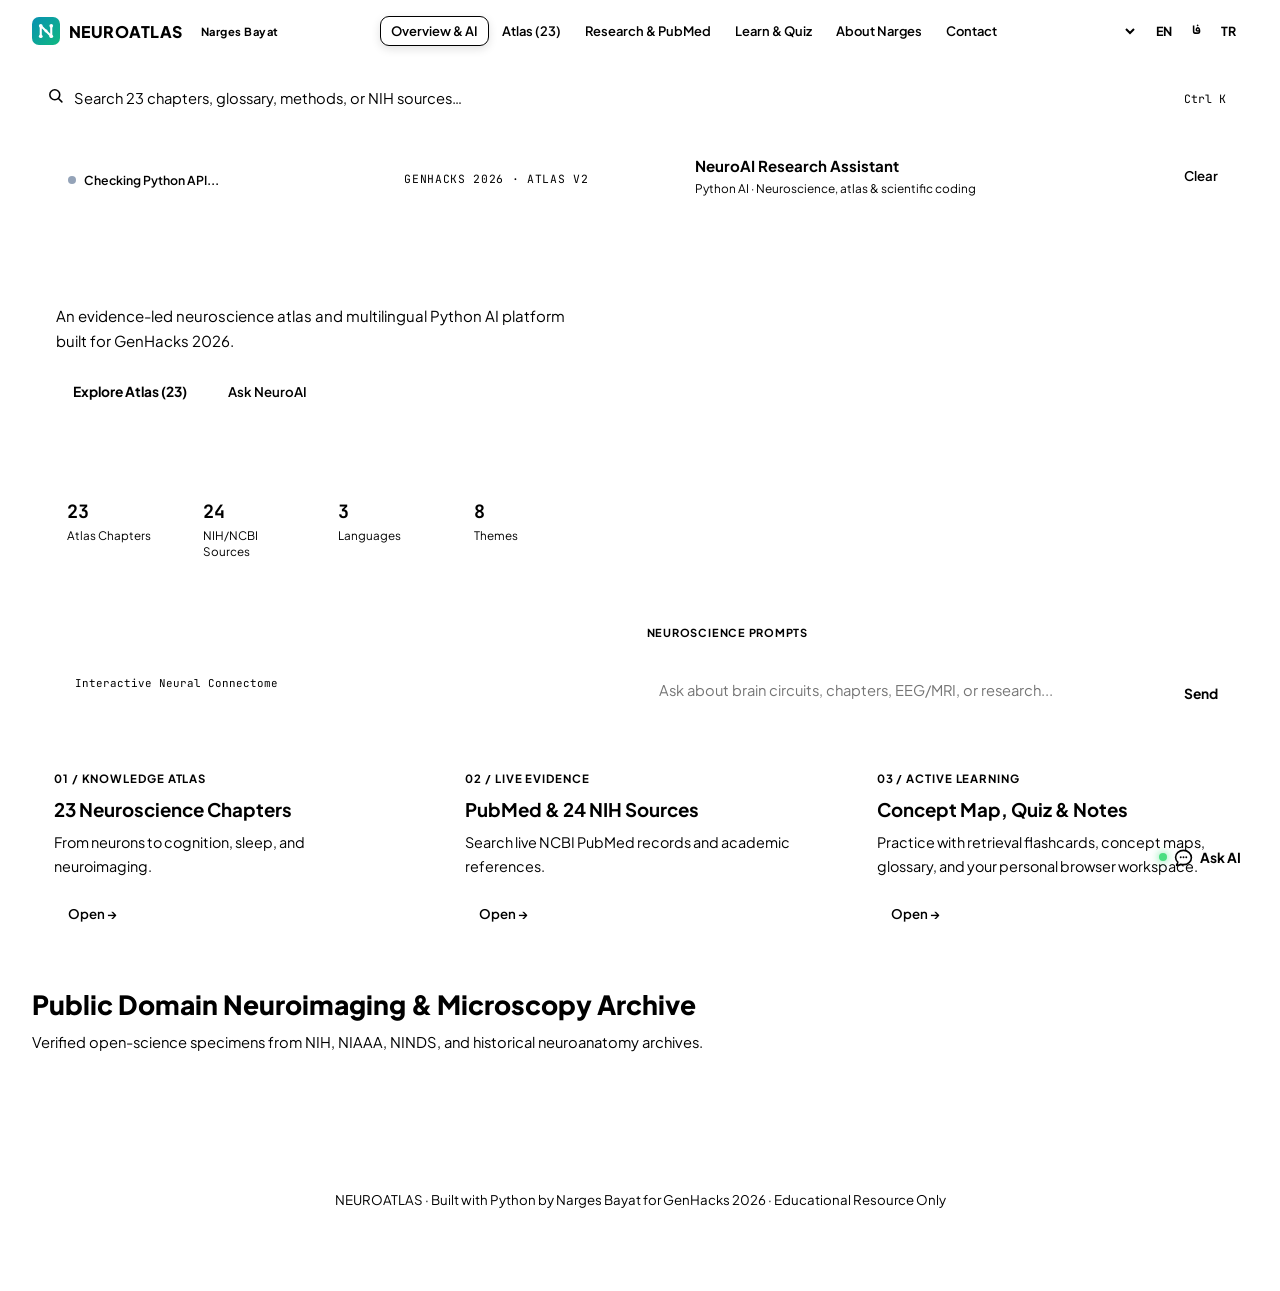
==== commit 9d8e992c: "Add files via upload" ====
--- a/index.html
+++ b/index.html
@@ -3,12 +3,18 @@
 <head>
   <meta charset="UTF-8" />
   <meta name="viewport" content="width=device-width, initial-scale=1.0" />
-  <meta name="description" content="NEUROATLAS by Narges Bayat — Multilingual Python AI Assistant & Evidence-Led Neuroscience Atlas." />
+  <meta name="description" content="NEUROATLAS by Narges Bayat — Evidence-led 23-chapter Neuroscience Atlas, live NCBI PubMed research explorer, and NeuroAI Python Assistant for GenHacks 2026." />
+  <meta property="og:type" content="website" />
+  <meta property="og:title" content="NEUROATLAS · Evidence-Led Neuroscience Atlas & NeuroAI" />
+  <meta property="og:description" content="Explore 23 neuroscience chapters, live NCBI PubMed studies, interactive concept maps, and multilingual NeuroAI built with Python for GenHacks 2026." />
+  <meta property="og:url" content="https://neuroatlas-alpha.vercel.app/" />
+  <meta name="twitter:card" content="summary" />
   <title>NEUROATLAS · Narges Bayat</title>
+  <link rel="icon" type="image/svg+xml" href="data:image/svg+xml,<svg xmlns='http://www.w3.org/2000/svg' viewBox='0 0 64 64'><defs><linearGradient id='g' x1='0' y1='0' x2='64' y2='64' gradientUnits='userSpaceOnUse'><stop offset='0' stop-color='%230b1222'/><stop offset='1' stop-color='%23082032'/></linearGradient><linearGradient id='n' x1='12' y1='12' x2='52' y2='52' gradientUnits='userSpaceOnUse'><stop offset='0' stop-color='%2322d3ee'/><stop offset='1' stop-color='%2310b981'/></linearGradient></defs><rect width='64' height='64' rx='16' fill='url(%23g)'/><rect x='2' y='2' width='60' height='60' rx='14' fill='none' stroke='url(%23n)' stroke-width='2.5' opacity='0.78'/><path d='M20 44V20L44 44V20' fill='none' stroke='url(%23n)' stroke-width='4.5' stroke-linecap='round' stroke-linejoin='round'/><circle cx='20' cy='20' r='4.2' fill='%2322d3ee'/><circle cx='20' cy='44' r='4.2' fill='%2322d3ee'/><circle cx='44' cy='20' r='4.2' fill='%2310b981'/><circle cx='44' cy='44' r='4.2' fill='%2310b981'/><circle cx='32' cy='32' r='3.5' fill='%23ffffff'/></svg>" />
   <link rel="preconnect" href="https://fonts.googleapis.com" />
   <link rel="preconnect" href="https://fonts.gstatic.com" crossorigin />
   <link href="https://fonts.googleapis.com/css2?family=JetBrains+Mono:wght@400;600&family=Newsreader:ital,opsz,wght@0,6..72,500;0,6..72,700;1,6..72,500&family=Plus+Jakarta+Sans:wght@400;500;600;700;800&family=Vazirmatn:wght@400;500;600;700;800&display=swap" rel="stylesheet" />
-  <link rel="stylesheet" href="/css/themes.css" />
+  <link id="themeStylesheet" rel="stylesheet" href="/css/themes/cyber.css" />
   <link rel="stylesheet" href="/css/layout.css" />
 </head>
 <body>
@@ -16,13 +22,20 @@
     <div class="container">
       <div class="nav-inner">
         <button type="button" class="brand" onclick="switchView('home')">
-          <svg width="28" height="28" viewBox="0 0 32 32" fill="none" aria-hidden="true">
-            <rect width="32" height="32" rx="9" fill="url(#na-grad)" />
-            <circle cx="10" cy="11" r="2.2" fill="#fff" />
-            <circle cx="22" cy="11" r="2.2" fill="#fff" />
-            <circle cx="16" cy="22" r="2.5" fill="#fff" />
-            <path d="M10 11L22 11M10 11L16 22M22 11L16 22" stroke="#fff" stroke-width="1.7" stroke-linecap="round" />
-            <defs><linearGradient id="na-grad" x1="0" y1="0" x2="32" y2="32"><stop stop-color="#0891b2"/><stop offset="1" stop-color="#10b981"/></linearGradient></defs>
+          <svg width="28" height="28" viewBox="0 0 64 64" fill="none" aria-hidden="true">
+            <defs>
+              <linearGradient id="na-grad" x1="0" y1="0" x2="64" y2="64" gradientUnits="userSpaceOnUse">
+                <stop stop-color="#0891b2"/>
+                <stop offset="1" stop-color="#10b981"/>
+              </linearGradient>
+            </defs>
+            <rect width="64" height="64" rx="16" fill="url(#na-grad)" />
+            <path d="M20 44V20L44 44V20" stroke="#fff" stroke-width="4.8" stroke-linecap="round" stroke-linejoin="round" />
+            <circle cx="20" cy="20" r="4.2" fill="#fff" />
+            <circle cx="20" cy="44" r="4.2" fill="#fff" />
+            <circle cx="44" cy="20" r="4.2" fill="#fff" />
+            <circle cx="44" cy="44" r="4.2" fill="#fff" />
+            <circle cx="32" cy="32" r="3.4" fill="#fff" />
           </svg>
           <span>NEUROATLAS</span>
           <span class="brand-badge">Narges Bayat</span>
@@ -38,13 +51,7 @@
         </nav>
 
         <div class="controls">
-          <select id="themeSelect" class="control-select" aria-label="Theme selector">
-            <option value="cyber" data-i18n="themeCyber">Cyber Terminal</option>
-            <option value="obsidian" data-i18n="themeObsidian">Obsidian Cinema</option>
-            <option value="ocean" data-i18n="themeOcean">Ocean Glass</option>
-            <option value="light" data-i18n="themeLight">Daylight Lab</option>
-            <option value="paper" data-i18n="themePaper">Editorial Paper</option>
-          </select>
+          <select id="themeSelect" class="control-select" aria-label="Theme selector"></select>
           <div class="lang-group" role="group" aria-label="Language selector">
             <button type="button" class="lang-btn active" data-lang="en">EN</button>
             <button type="button" class="lang-btn" data-lang="fa">فا</button>
@@ -53,24 +60,28 @@
         </div>
 
         <div class="nav-mobile-actions">
-          <button id="mobileSearchBtn" type="button" class="icon-btn" aria-label="Search">⌕</button>
-          <button id="hamburgerBtn" type="button" class="icon-btn" aria-label="Menu" aria-expanded="false" aria-controls="mobileDrawer">☰</button>
-        </div>
-      </div>
-
-      <div class="mobile-lang-strip" aria-label="Quick Language and Theme">
+          <button id="mobileSearchBtn" type="button" class="icon-btn" aria-label="Search">
+            <svg width="18" height="18" viewBox="0 0 24 24" fill="none" aria-hidden="true">
+              <circle cx="11" cy="11" r="7" stroke="currentColor" stroke-width="2.2" />
+              <path d="M16.5 16.5L21 21" stroke="currentColor" stroke-width="2.2" stroke-linecap="round" />
+            </svg>
+          </button>
+          <button id="hamburgerBtn" type="button" class="menu-trigger-btn" aria-label="Menu" aria-expanded="false" aria-controls="mobileDrawer">
+            <svg width="18" height="18" viewBox="0 0 24 24" fill="none" aria-hidden="true">
+              <path d="M4 7h16M4 12h16M4 17h12" stroke="currentColor" stroke-width="2.3" stroke-linecap="round" />
+            </svg>
+            <span data-i18n="menuBtnLabel">Menu</span>
+          </button>
+        </div>
+      </div>
+
+      <div class="mobile-lang-strip" aria-label="Quick Language Switcher">
+        <span class="mobile-lang-label" data-i18n="langLabel">Language</span>
         <div class="lang-group" role="group" aria-label="Language selector">
           <button type="button" class="lang-btn active" data-lang="en">EN</button>
           <button type="button" class="lang-btn" data-lang="fa">فا</button>
           <button type="button" class="lang-btn" data-lang="tr">TR</button>
         </div>
-        <select id="mobileThemeSelect" class="control-select mobile-theme-select" aria-label="Theme selector">
-          <option value="cyber" data-i18n="themeCyber">Cyber Terminal</option>
-          <option value="obsidian" data-i18n="themeObsidian">Obsidian Cinema</option>
-          <option value="ocean" data-i18n="themeOcean">Ocean Glass</option>
-          <option value="light" data-i18n="themeLight">Daylight Lab</option>
-          <option value="paper" data-i18n="themePaper">Editorial Paper</option>
-        </select>
       </div>
     </div>
   </header>
@@ -79,7 +90,11 @@
   <aside id="mobileDrawer" class="mobile-drawer" aria-hidden="true" aria-label="Mobile Navigation">
     <div class="drawer-head">
       <span class="drawer-title" data-i18n="menuLabel">Navigation</span>
-      <button id="drawerCloseBtn" type="button" class="icon-btn" aria-label="Close">✕</button>
+      <button id="drawerCloseBtn" type="button" class="icon-btn" aria-label="Close">
+        <svg width="18" height="18" viewBox="0 0 24 24" fill="none" aria-hidden="true">
+          <path d="M6 6l12 12M18 6L6 18" stroke="currentColor" stroke-width="2.2" stroke-linecap="round" />
+        </svg>
+      </button>
     </div>
 
     <nav class="drawer-nav">
@@ -94,13 +109,7 @@
     <div class="drawer-controls">
       <div>
         <label class="tag" for="drawerThemeSelect" data-i18n="themeLabel" style="display:block">Color Theme</label>
-        <select id="drawerThemeSelect" class="control-select" aria-label="Theme selector">
-          <option value="cyber" data-i18n="themeCyber">Cyber Terminal</option>
-          <option value="obsidian" data-i18n="themeObsidian">Obsidian Cinema</option>
-          <option value="ocean" data-i18n="themeOcean">Ocean Glass</option>
-          <option value="light" data-i18n="themeLight">Daylight Lab</option>
-          <option value="paper" data-i18n="themePaper">Editorial Paper</option>
-        </select>
+        <select id="drawerThemeSelect" class="control-select" aria-label="Theme selector"></select>
       </div>
     </div>
   </aside>
@@ -108,7 +117,12 @@
   <div class="container">
     <div class="search-wrap" id="globalSearchWrap">
       <div class="search-bar">
-        <span>⌕</span>
+        <span class="search-icon" aria-hidden="true">
+          <svg width="17" height="17" viewBox="0 0 24 24" fill="none">
+            <circle cx="11" cy="11" r="7" stroke="currentColor" stroke-width="2.2" />
+            <path d="M16.5 16.5L21 21" stroke="currentColor" stroke-width="2.2" stroke-linecap="round" />
+          </svg>
+        </span>
         <input id="globalSearchInput" type="search" autocomplete="off" data-i18n-placeholder="globalSearchPh" placeholder="Search 23 chapters, glossary, methods, or NIH sources…" />
         <kbd>Ctrl K</kbd>
       </div>
@@ -138,7 +152,7 @@
               <div class="stat-box"><strong id="statChapters">23</strong><span data-i18n="statCh">Atlas Chapters</span></div>
               <div class="stat-box"><strong id="statSources">24</strong><span data-i18n="statSrc">NIH/NCBI Sources</span></div>
               <div class="stat-box"><strong>3</strong><span data-i18n="statLang">Languages</span></div>
-              <div class="stat-box"><strong>5</strong><span data-i18n="statThemes">Themes</span></div>
+              <div class="stat-box"><strong id="statThemes">8</strong><span data-i18n="statThemes">Themes</span></div>
             </div>
 
             <div class="connectome-box" aria-hidden="true">
@@ -148,13 +162,13 @@
           </div>
         </div>
 
-        <div id="chatPanel" class="card chat-panel" aria-label="NEUROATLAS AI Assistant">
+        <div id="chatPanel" class="card chat-panel" aria-label="NeuroAI Research Assistant">
           <div class="chat-header">
             <div class="chat-title-wrap">
               <div class="chat-avatar">NA</div>
               <div>
-                <div class="chat-name" data-i18n="chatTitle">NEUROATLAS AI Assistant</div>
-                <div class="chat-sub" data-i18n="chatSub">Python AI · General, coding & science</div>
+                <div class="chat-name" data-i18n="chatTitle">NeuroAI Research Assistant</div>
+                <div class="chat-sub" data-i18n="chatSub">Python AI · Neuroscience, atlas & scientific coding</div>
               </div>
             </div>
             <button id="clearChatBtn" type="button" class="btn-ghost" data-i18n="clearBtn">Clear</button>
@@ -163,12 +177,12 @@
           <div id="chatMessages" class="chat-messages"></div>
 
           <div class="chat-prompts">
-            <div class="prompts-label" data-i18n="tryAsking">Quick prompts</div>
+            <div class="prompts-label" data-i18n="tryAsking">Neuroscience prompts</div>
             <div class="prompt-chips" id="promptChips"></div>
           </div>
 
           <form id="chatForm" class="chat-input-bar">
-            <textarea id="chatInput" class="chat-input" rows="1" data-i18n-placeholder="inputPlaceholder" placeholder="Ask any question here..."></textarea>
+            <textarea id="chatInput" class="chat-input" rows="1" data-i18n-placeholder="inputPlaceholder" placeholder="Ask about brain circuits, chapters, EEG/MRI, or research..."></textarea>
             <button id="sendBtn" type="submit" class="btn-primary" data-i18n="sendBtn">Send</button>
           </form>
         </div>
@@ -188,10 +202,10 @@
           <div class="card-foot"><button type="button" class="btn-ghost" onclick="switchView('research')" data-i18n="openBtn">Open →</button></div>
         </article>
         <article class="card pad feature-card">
-          <div class="tag" data-i18n="hm3Tag">03 / CREATOR & LEARNING</div>
-          <h3 data-i18n="hm3Title">Narges Bayat · Student Builder</h3>
-          <p class="muted" style="margin-top:6px" data-i18n="hm3Desc">Built with Python for GenHacks 2026.</p>
-          <div class="card-foot"><button type="button" class="btn-ghost" onclick="switchView('about')" data-i18n="openBtn">Open →</button></div>
+          <div class="tag" data-i18n="hm3Tag">03 / ACTIVE LEARNING</div>
+          <h3 data-i18n="hm3Title">Concept Map, Quiz & Notes</h3>
+          <p class="muted" style="margin-top:6px" data-i18n="hm3Desc">Practice with retrieval flashcards, concept maps, glossary, and your personal browser workspace.</p>
+          <div class="card-foot"><button type="button" class="btn-ghost" onclick="switchView('learn')" data-i18n="openBtn">Open →</button></div>
         </article>
       </div>
 
@@ -207,6 +221,10 @@
       <div class="atlas-toolbar">
         <input id="chapterFilter" class="field" style="max-width:340px" type="search" data-i18n-placeholder="filterChaptersPh" placeholder="Filter 23 chapters…" />
         <span id="chapterFilterCount" class="muted" style="color:var(--on-bg-muted)"></span>
+        <div class="atlas-progress-wrap">
+          <span id="atlasProgressText" class="atlas-progress-text">0/23</span>
+          <div class="atlas-progress-bar" aria-hidden="true"><div id="atlasProgressFill" class="atlas-progress-fill"></div></div>
+        </div>
         <button id="toggleChaptersBtn" type="button" class="btn-ghost chapters-toggle-btn" data-i18n="chaptersToggleShow">Show 23 Chapters ▾</button>
       </div>
       <div class="atlas-layout">
@@ -315,11 +333,32 @@
     <section id="view-about" class="view">
       <div class="card about-hero">
         <div class="avatar-ring">
-          <svg width="108" height="108" viewBox="0 0 120 120" fill="none" aria-hidden="true">
-            <circle cx="60" cy="44" r="22" stroke="currentColor" stroke-width="4" opacity=".9" />
-            <path d="M24 98C24 78 40 68 60 68C80 68 96 78 96 98" stroke="currentColor" stroke-width="4" stroke-linecap="round" opacity=".9" />
-            <circle cx="90" cy="30" r="8" fill="var(--accent)" />
-            <circle cx="28" cy="34" r="5" fill="var(--accent-2)" />
+          <svg width="136" height="136" viewBox="0 0 160 160" fill="none" aria-hidden="true">
+            <circle cx="80" cy="80" r="70" stroke="var(--accent)" stroke-width="1.4" stroke-dasharray="4 5" opacity="0.48" />
+            <circle cx="80" cy="80" r="56" stroke="currentColor" stroke-width="1.2" opacity="0.22" />
+            <line x1="80" y1="7" x2="80" y2="15" stroke="var(--accent)" stroke-width="2" stroke-linecap="round" opacity="0.7" />
+            <line x1="80" y1="145" x2="80" y2="153" stroke="var(--accent)" stroke-width="2" stroke-linecap="round" opacity="0.7" />
+            <line x1="7" y1="80" x2="15" y2="80" stroke="var(--accent-2)" stroke-width="2" stroke-linecap="round" opacity="0.7" />
+            <line x1="145" y1="80" x2="153" y2="80" stroke="var(--accent-2)" stroke-width="2" stroke-linecap="round" opacity="0.7" />
+            <circle cx="129.5" cy="30.5" r="4.5" fill="var(--accent)" />
+            <circle cx="30.5" cy="129.5" r="3.8" fill="var(--accent-2)" />
+
+            <path d="M76 38 C52 38, 38 54, 38 74 C38 91, 47 103, 58 108 C64 111, 71 110, 76 106" stroke="currentColor" stroke-width="3" stroke-linecap="round" opacity="0.92" />
+            <path d="M84 38 C108 38, 122 54, 122 74 C122 91, 113 103, 102 108 C96 111, 89 110, 84 106" stroke="currentColor" stroke-width="3" stroke-linecap="round" opacity="0.92" />
+            <path d="M46 66 C53 60, 62 60, 68 66 M44 84 C52 88, 61 88, 67 82" stroke="var(--accent)" stroke-width="1.8" stroke-linecap="round" opacity="0.55" />
+            <path d="M114 66 C107 60, 98 60, 92 66 M116 84 C108 88, 99 88, 93 82" stroke="var(--accent-2)" stroke-width="1.8" stroke-linecap="round" opacity="0.55" />
+
+            <path d="M60 62 L80 74 L100 62 M58 86 L80 74 L102 86 M80 46 L80 100 M60 62 L58 86 M100 62 L102 86" stroke="var(--accent)" stroke-width="1.9" stroke-linecap="round" opacity="0.85" />
+            <circle cx="80" cy="46" r="3.4" fill="var(--accent)" />
+            <circle cx="60" cy="62" r="3.8" fill="var(--accent-2)" />
+            <circle cx="100" cy="62" r="3.8" fill="var(--accent-2)" />
+            <circle cx="58" cy="86" r="3.5" fill="var(--accent)" />
+            <circle cx="102" cy="86" r="3.5" fill="var(--accent)" />
+            <circle cx="80" cy="100" r="3.4" fill="var(--accent-2)" />
+            <circle cx="80" cy="74" r="5" fill="var(--accent)" />
+            <circle cx="80" cy="74" r="2.2" fill="#ffffff" />
+
+            <path d="M52 125 L65 125 L70 118 L76 132 L83 120 L88 125 L108 125" stroke="var(--accent-2)" stroke-width="2.2" stroke-linecap="round" stroke-linejoin="round" />
           </svg>
         </div>
         <div>
@@ -340,9 +379,9 @@
         </div>
       </div>
       <div class="grid-3">
-        <article class="card pad feature-card"><div class="tag" data-i18n="ab1Tag">LEARNING JOURNEY</div><h3 data-i18n="ab1Title">Building While Learning</h3><p class="muted" style="margin-top:6px" data-i18n="ab1Desc">Evolved from a prototype atlas into a full-stack Python serverless platform.</p></article>
-        <article class="card pad feature-card"><div class="tag" data-i18n="ab2Tag">HACKATHON GOAL</div><h3 data-i18n="ab2Title">GenHacks 2026</h3><p class="muted" style="margin-top:6px" data-i18n="ab2Desc">Combines neuroscience education and general AI assistance in one lightweight interface.</p></article>
-        <article class="card pad feature-card"><div class="tag" data-i18n="ab3Tag">PRIVACY & ACCESSIBILITY</div><h3 data-i18n="ab3Title">Inclusive by Design</h3><p class="muted" style="margin-top:6px" data-i18n="ab3Desc">Supports English, Persian (RTL), Turkish, five themes, and anti-spam protection.</p></article>
+        <article class="card pad feature-card"><div class="tag" data-i18n="ab1Tag">LEARNING JOURNEY</div><h3 data-i18n="ab1Title">Building While Learning</h3><p class="muted" style="margin-top:6px" data-i18n="ab1Desc">Evolved from a prototype atlas into a modular serverless web application.</p></article>
+        <article class="card pad feature-card"><div class="tag" data-i18n="ab2Tag">HACKATHON GOAL</div><h3 data-i18n="ab2Title">GenHacks 2026</h3><p class="muted" style="margin-top:6px" data-i18n="ab2Desc">Combines neuroscience education and AI research assistance in one lightweight interface.</p></article>
+        <article class="card pad feature-card"><div class="tag" data-i18n="ab3Tag">PRIVACY & ACCESSIBILITY</div><h3 data-i18n="ab3Title">Inclusive by Design</h3><p class="muted" style="margin-top:6px" data-i18n="ab3Desc">Supports English, Persian (RTL), Turkish, pluggable studio themes, and anti-spam protection.</p></article>
       </div>
     </section>
 
@@ -383,6 +422,8 @@
     </section>
   </div>
 
+  <div id="toastRegion" class="toast-region" aria-live="polite"></div>
+
   <button id="fabChat" type="button" class="btn-primary fab-chat" onclick="jumpToChat()" aria-label="Ask NeuroAI">
     <span class="fab-pulse" aria-hidden="true"></span>
     <svg width="19" height="19" viewBox="0 0 24 24" fill="none" aria-hidden="true">
@@ -396,9 +437,16 @@
 
   <footer><div class="container" data-i18n="footerText">NEUROATLAS · Built with Python by Narges Bayat for GenHacks 2026 · Educational Resource Only</div></footer>
 
-  <script src="/neuroatlas-data.js"></script>
-  <script src="/neuroatlas-i18n-data.js"></script>
-  <script src="/js/ui.js"></script>
-  <script src="/js/app.js"></script>
+  <script src="/js/data/neuroatlas-data.js"></script>
+  <script src="/js/data/neuroatlas-i18n-data.js"></script>
+  <script src="/js/data/themes-registry.js"></script>
+  <script src="/js/data/ui-i18n.js"></script>
+  <script src="/js/core/state.js"></script>
+  <script src="/js/core/ui.js"></script>
+  <script src="/js/modules/chat.js"></script>
+  <script src="/js/modules/atlas.js"></script>
+  <script src="/js/modules/research.js"></script>
+  <script src="/js/modules/learn.js"></script>
+  <script src="/js/modules/contact.js"></script>
 </body>
 </html>
--- a/css/layout.css
+++ b/css/layout.css
@@ -40,7 +40,7 @@
 }
 
 /* ==========================================================================
-   Navbar & Segmented Desktop Navigation (Zero Overflow)
+   Navbar, Desktop Segmented Nav & Mobile Quick Language Bar
    ========================================================================== */
 
 .navbar {
@@ -166,13 +166,14 @@
   border: none;
   background: transparent;
   color: var(--text-muted);
-  padding: 5px 8px;
+  padding: 5px 9px;
   border-radius: 7px;
-  font-size: 0.76rem;
+  font-size: 0.78rem;
   font-weight: 700;
   cursor: pointer;
   font-family: inherit;
   transition: 0.15s;
+  touch-action: manipulation;
 }
 
 .lang-btn.active {
@@ -185,6 +186,30 @@
   align-items: center;
   gap: 8px;
   flex-shrink: 0;
+}
+
+.mobile-lang-strip {
+  display: none;
+  align-items: center;
+  justify-content: space-between;
+  gap: 8px;
+  padding: 6px 0 9px;
+  border-top: 1px solid var(--border);
+}
+
+.mobile-lang-strip .lang-group {
+  flex-shrink: 0;
+}
+
+.mobile-lang-strip .lang-btn {
+  min-height: 32px;
+  padding: 4px 10px;
+}
+
+.mobile-theme-select {
+  max-width: 175px;
+  min-height: 36px;
+  padding: 5px 9px;
 }
 
 .icon-btn {
@@ -207,19 +232,17 @@
 }
 
 /* ==========================================================================
-   Mobile Slide-Out Hamburger Drawer
+   Mobile Slide-Out Hamburger Drawer (RTL + LTR Specificity Fixed)
    ========================================================================== */
 
 .drawer-backdrop {
   position: fixed;
   inset: 0;
   z-index: 90;
-  background: rgba(2, 6, 16, 0.64);
-  backdrop-filter: blur(5px);
-  -webkit-backdrop-filter: blur(5px);
+  background: rgba(2, 6, 16, 0.45);
   opacity: 0;
   pointer-events: none;
-  transition: opacity 0.24s ease;
+  transition: opacity 0.22s ease;
 }
 
 .drawer-backdrop.open {
@@ -234,27 +257,32 @@
   inset-inline-end: 0;
   width: min(320px, 86vw);
   z-index: 100;
-  background: var(--bg-drawer);
+  background: var(--bg-drawer, var(--bg-card-solid));
   color: var(--on-bg);
   border-inline-start: 1px solid var(--border-strong);
-  box-shadow: -16px 0 44px rgba(0, 0, 0, 0.48);
+  box-shadow: -16px 0 44px rgba(0, 0, 0, 0.44);
   display: flex;
   flex-direction: column;
   gap: 16px;
   padding: 16px;
   overflow-y: auto;
   overscroll-behavior: contain;
+  visibility: hidden;
+  pointer-events: none;
   transform: translateX(105%);
-  transition: transform 0.26s cubic-bezier(0.22, 1, 0.36, 1);
+  transition: transform 0.24s cubic-bezier(0.22, 1, 0.36, 1), visibility 0.24s ease;
 }
 
 html[dir="rtl"] .mobile-drawer {
   transform: translateX(-105%);
-  box-shadow: 16px 0 44px rgba(0, 0, 0, 0.48);
-}
-
-.mobile-drawer.open {
+  box-shadow: 16px 0 44px rgba(0, 0, 0, 0.44);
+}
+
+.mobile-drawer.open,
+html[dir="rtl"] .mobile-drawer.open {
   transform: translateX(0);
+  visibility: visible;
+  pointer-events: auto;
 }
 
 .drawer-head {
@@ -320,16 +348,6 @@
   width: 100%;
   max-width: none;
   min-height: 44px;
-}
-
-.drawer-controls .lang-group {
-  width: 100%;
-  justify-content: space-between;
-}
-
-.drawer-controls .lang-btn {
-  flex: 1;
-  min-height: 38px;
 }
 
 /* ==========================================================================
@@ -445,7 +463,7 @@
 
 .view {
   display: none;
-  padding: 10px 0 46px;
+  padding: 10px 0 64px;
 }
 
 .view.active {
@@ -969,7 +987,7 @@
 }
 
 /* ==========================================================================
-   Grids, Specimen Archive, Atlas & Labs
+   Grids, Specimen Archive, Atlas, Comparison Bar & Concept Map
    ========================================================================== */
 
 .grid-3 {
@@ -1146,6 +1164,88 @@
   color: var(--accent);
 }
 
+/* Per-Article & Per-PubMed Multi-Language Comparison Controls */
+.article-lang-bar {
+  display: flex;
+  align-items: center;
+  justify-content: space-between;
+  gap: 10px;
+  flex-wrap: wrap;
+  margin: 14px 0 16px;
+  padding: 10px 13px;
+  border-radius: 12px;
+  border: 1px solid var(--border);
+  background: var(--bg-input);
+}
+
+.article-lang-label {
+  font-size: 0.78rem;
+  font-weight: 700;
+  color: var(--text-muted);
+}
+
+.article-lang-pills {
+  display: inline-flex;
+  align-items: center;
+  gap: 5px;
+  flex-wrap: wrap;
+}
+
+.article-lang-btn {
+  border: 1px solid var(--border);
+  background: var(--bg-card);
+  color: var(--text-muted);
+  padding: 5px 11px;
+  border-radius: 8px;
+  font-size: 0.77rem;
+  font-weight: 700;
+  font-family: inherit;
+  cursor: pointer;
+  transition: 0.16s;
+  touch-action: manipulation;
+}
+
+.article-lang-btn:hover {
+  border-color: var(--accent);
+  color: var(--text);
+}
+
+.article-lang-btn.active {
+  background: var(--btn-bg);
+  color: var(--btn-text);
+  border-color: transparent;
+}
+
+.article-lang-btn:disabled {
+  opacity: 0.55;
+  cursor: wait;
+}
+
+.pubmed-actions {
+  display: flex;
+  align-items: center;
+  justify-content: space-between;
+  gap: 10px;
+  flex-wrap: wrap;
+  margin-top: 10px;
+}
+
+.article-compare-box {
+  margin-top: 10px;
+  padding: 10px 12px;
+  border-radius: 10px;
+  border: 1px dashed var(--border-strong);
+  background: var(--bg-card);
+  font-size: 0.88rem;
+  line-height: 1.55;
+  overflow-wrap: anywhere;
+}
+
+.translated-chapter-body p {
+  margin: 10px 0;
+  line-height: 1.72;
+}
+
 .callout {
   border-inline-start: 3px solid var(--accent);
   background: var(--bg-input);
@@ -1211,6 +1311,85 @@
   display: block;
 }
 
+/* Concept Map Nodes (Full Text Wrapping, Zero Overlap) */
+#mapGrid {
+  align-items: stretch;
+  margin-top: 6px;
+}
+
+.map-node {
+  width: 100%;
+  min-width: 0;
+  height: 100%;
+  display: flex;
+  flex-direction: column;
+  align-items: flex-start;
+  justify-content: flex-start;
+  gap: 6px;
+  padding: 15px 16px;
+  border-radius: 14px;
+  border: 1px solid var(--border);
+  background: var(--bg-input);
+  color: var(--text);
+  font-family: inherit;
+  text-align: start;
+  cursor: pointer;
+  white-space: normal;
+  overflow-wrap: anywhere;
+  word-break: break-word;
+  transition: border-color 0.18s, background-color 0.18s, transform 0.18s, box-shadow 0.18s;
+}
+
+.map-node:hover {
+  border-color: var(--accent);
+  background: var(--accent-glow);
+  transform: translateY(-2px);
+}
+
+.map-node.active {
+  border-color: var(--accent);
+  background: var(--accent-glow);
+  box-shadow: 0 0 0 2px var(--accent-glow);
+}
+
+.map-node .tag {
+  margin-bottom: 0;
+  line-height: 1.35;
+}
+
+.map-node strong {
+  display: block;
+  font-size: 0.98rem;
+  line-height: 1.38;
+  color: var(--text);
+}
+
+.map-node .muted {
+  font-size: 0.84rem;
+  line-height: 1.5;
+  white-space: normal;
+}
+
+.map-chapter-btn {
+  background: var(--bg-card);
+  border: 1px solid var(--border);
+  color: var(--text);
+  padding: 7px 12px;
+  border-radius: 10px;
+  font-size: 0.82rem;
+  font-family: inherit;
+  cursor: pointer;
+  text-align: start;
+  white-space: normal;
+  overflow-wrap: anywhere;
+  transition: 0.18s;
+}
+
+.map-chapter-btn:hover {
+  border-color: var(--accent);
+  background: var(--accent-glow);
+}
+
 .flashcard {
   min-height: 185px;
   display: grid;
@@ -1276,12 +1455,42 @@
   font-weight: 600;
 }
 
+/* Floating AI Assistant Button (Always Visible & High-Contrast) */
 .fab-chat {
   position: fixed;
   bottom: 20px;
   inset-inline-end: 20px;
-  z-index: 55;
-  box-shadow: 0 12px 30px rgba(0, 0, 0, 0.35);
+  z-index: 80;
+  border-radius: 999px;
+  padding: 11px 18px;
+  min-height: 46px;
+  border: 1.5px solid rgba(255, 255, 255, 0.34);
+  box-shadow: 0 12px 30px rgba(0, 0, 0, 0.38), 0 0 0 4px var(--accent-glow);
+}
+
+.fab-chat:hover {
+  transform: translateY(-2px) scale(1.02);
+}
+
+.fab-pulse {
+  width: 8px;
+  height: 8px;
+  border-radius: 50%;
+  background: #4ade80;
+  box-shadow: 0 0 9px #4ade80;
+  flex-shrink: 0;
+  animation: fabPulse 2.1s ease-in-out infinite;
+}
+
+@keyframes fabPulse {
+  0%, 100% { transform: scale(1); opacity: 1; }
+  50% { transform: scale(1.35); opacity: 0.65; }
+}
+
+.fab-chat.is-typing-hide {
+  opacity: 0;
+  pointer-events: none;
+  transform: translateY(10px);
 }
 
 .hidden {
@@ -1297,7 +1506,7 @@
 
 footer {
   margin-top: 34px;
-  padding: 22px 0 34px;
+  padding: 22px 0 80px;
   border-top: 1px solid var(--border);
   text-align: center;
   font-size: 0.83rem;
@@ -1315,14 +1524,15 @@
   }
 }
 
-/* Switch top bar cleanly into Hamburger Drawer below 1080px so nothing overflows */
+/* Switch top bar cleanly into Hamburger Drawer + Quick Language Strip below 1080px */
 @media (max-width: 1080px) {
   .nav-tabs,
   .navbar .controls {
     display: none;
   }
 
-  .nav-mobile-actions {
+  .nav-mobile-actions,
+  .mobile-lang-strip {
     display: flex;
   }
 }
@@ -1365,7 +1575,7 @@
   }
 
   .nav-inner {
-    min-height: 54px;
+    min-height: 52px;
     padding: 6px 0;
   }
 
@@ -1406,7 +1616,7 @@
     display: none;
   }
 
-  /* Prevent iOS Safari auto-zoom */
+  /* Prevent iOS Safari auto-zoom on form inputs */
   .search-bar input,
   .chat-input,
   .field,
@@ -1438,7 +1648,7 @@
   }
 }
 
-@media (max-width: 400px) {
+@media (max-width: 420px) {
   .brand {
     gap: 7px;
     font-size: 0.93rem;
@@ -1453,19 +1663,28 @@
     grid-template-columns: 1fr;
   }
 
+  .mobile-theme-select {
+    max-width: 158px;
+  }
+
   .fab-chat {
     bottom: 14px;
     inset-inline-end: 14px;
-    padding: 9px 14px;
-    font-size: 0.82rem;
+    padding: 10px 15px;
+    min-height: 42px;
+    font-size: 0.84rem;
   }
 }
 
 /* Dedicated Mobile Landscape optimization */
 @media (max-height: 520px) and (orientation: landscape) {
   .nav-inner {
-    min-height: 48px;
+    min-height: 46px;
     padding: 4px 0;
+  }
+
+  .mobile-lang-strip {
+    padding: 4px 0 6px;
   }
 
   .search-wrap {
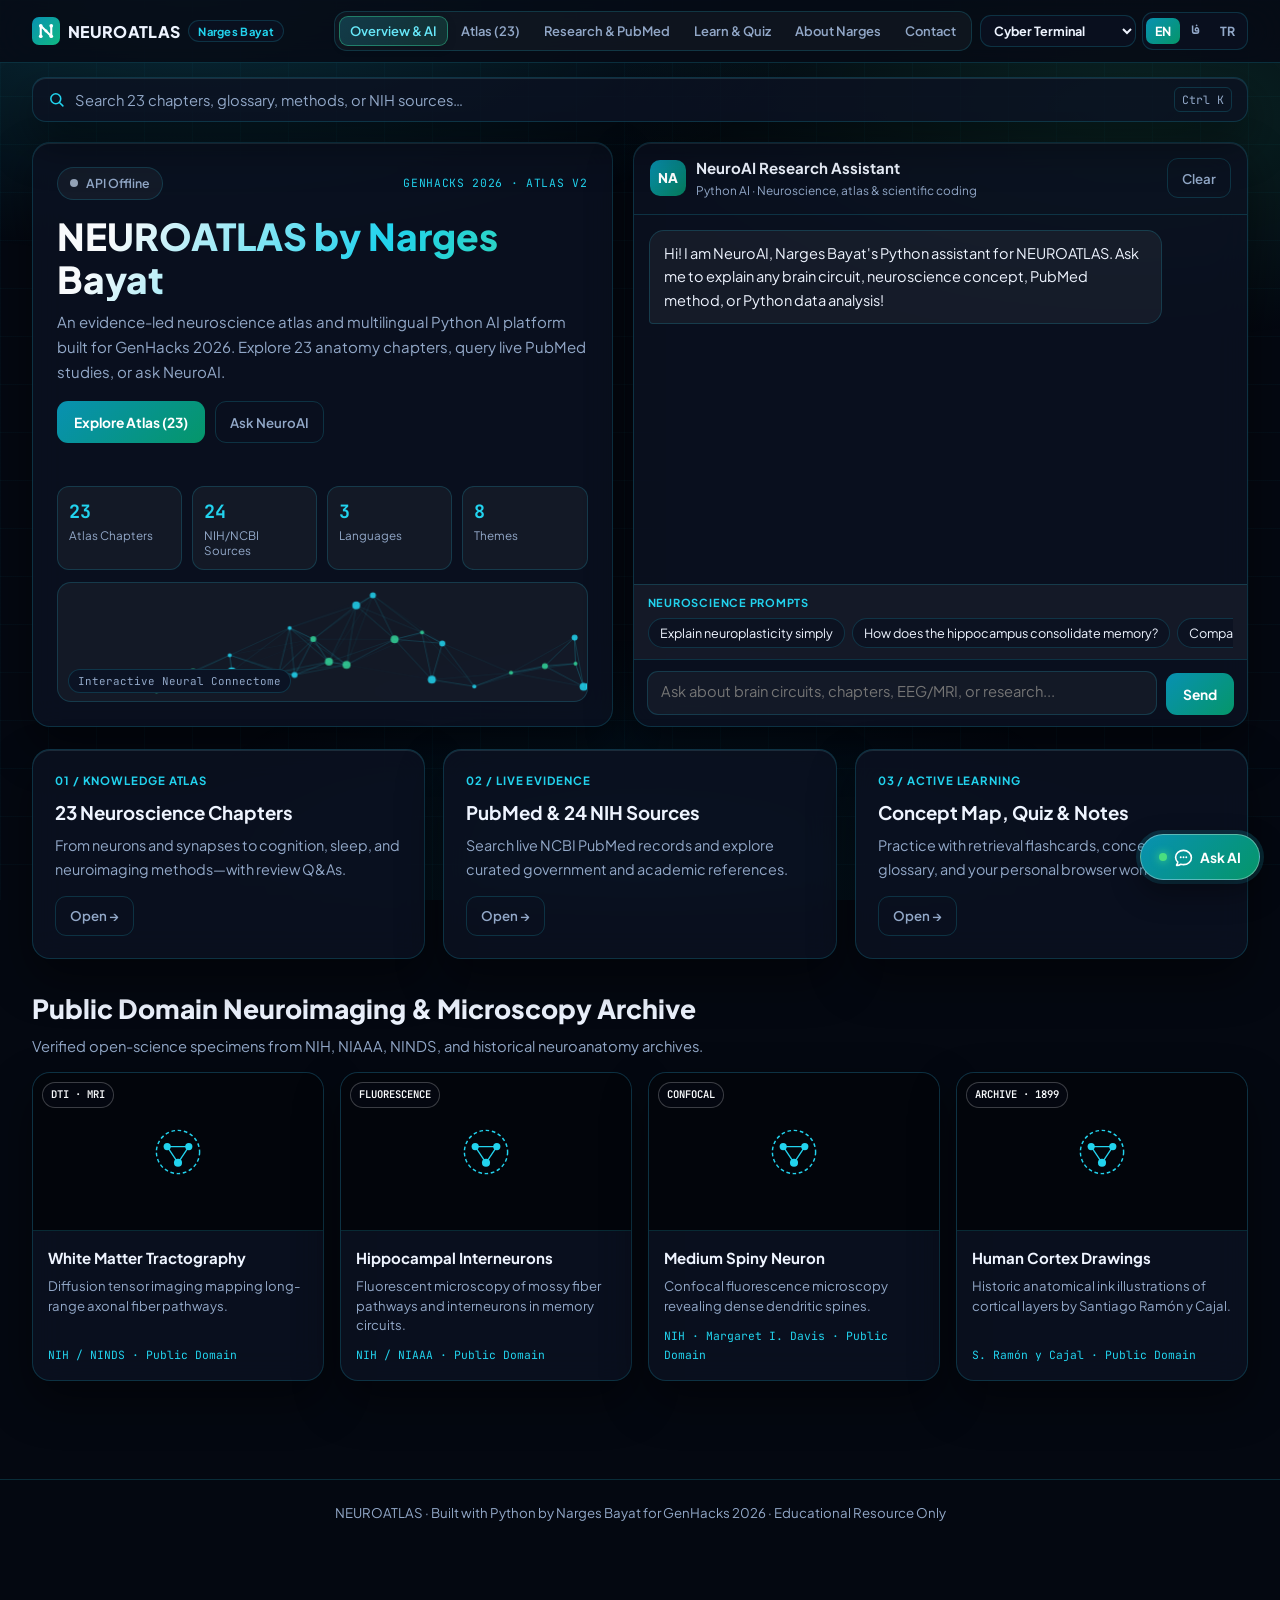
==== commit 5865f8e6: "Add files via upload" ====
--- a/index.html
+++ b/index.html
@@ -1,5 +1,5 @@
 <!DOCTYPE html>
-<html lang="en" dir="ltr" data-theme="cyber">
+<html lang="en" dir="ltr" data-theme="botanical">
 <head>
   <meta charset="UTF-8" />
   <meta name="viewport" content="width=device-width, initial-scale=1.0" />
@@ -10,11 +10,11 @@
   <meta property="og:url" content="https://neuroatlas-alpha.vercel.app/" />
   <meta name="twitter:card" content="summary" />
   <title>NEUROATLAS · Narges Bayat</title>
-  <link rel="icon" type="image/svg+xml" href="data:image/svg+xml,<svg xmlns='http://www.w3.org/2000/svg' viewBox='0 0 64 64'><defs><linearGradient id='g' x1='0' y1='0' x2='64' y2='64' gradientUnits='userSpaceOnUse'><stop offset='0' stop-color='%230b1222'/><stop offset='1' stop-color='%23082032'/></linearGradient><linearGradient id='n' x1='12' y1='12' x2='52' y2='52' gradientUnits='userSpaceOnUse'><stop offset='0' stop-color='%2322d3ee'/><stop offset='1' stop-color='%2310b981'/></linearGradient></defs><rect width='64' height='64' rx='16' fill='url(%23g)'/><rect x='2' y='2' width='60' height='60' rx='14' fill='none' stroke='url(%23n)' stroke-width='2.5' opacity='0.78'/><path d='M20 44V20L44 44V20' fill='none' stroke='url(%23n)' stroke-width='4.5' stroke-linecap='round' stroke-linejoin='round'/><circle cx='20' cy='20' r='4.2' fill='%2322d3ee'/><circle cx='20' cy='44' r='4.2' fill='%2322d3ee'/><circle cx='44' cy='20' r='4.2' fill='%2310b981'/><circle cx='44' cy='44' r='4.2' fill='%2310b981'/><circle cx='32' cy='32' r='3.5' fill='%23ffffff'/></svg>" />
+  <link rel="icon" type="image/svg+xml" href="data:image/svg+xml,<svg xmlns='http://www.w3.org/2000/svg' viewBox='0 0 64 64'><defs><linearGradient id='g' x1='0' y1='0' x2='64' y2='64' gradientUnits='userSpaceOnUse'><stop offset='0' stop-color='%230c1713'/><stop offset='1' stop-color='%2313231c'/></linearGradient><linearGradient id='n' x1='12' y1='12' x2='52' y2='52' gradientUnits='userSpaceOnUse'><stop offset='0' stop-color='%23d49b63'/><stop offset='1' stop-color='%2368b08a'/></linearGradient></defs><rect width='64' height='64' rx='16' fill='url(%23g)'/><rect x='2' y='2' width='60' height='60' rx='14' fill='none' stroke='url(%23n)' stroke-width='2.5' opacity='0.82'/><path d='M20 44V20L44 44V20' fill='none' stroke='url(%23n)' stroke-width='4.5' stroke-linecap='round' stroke-linejoin='round'/><circle cx='20' cy='20' r='4.2' fill='%23d49b63'/><circle cx='20' cy='44' r='4.2' fill='%23d49b63'/><circle cx='44' cy='20' r='4.2' fill='%2368b08a'/><circle cx='44' cy='44' r='4.2' fill='%2368b08a'/><circle cx='32' cy='32' r='3.5' fill='%23f4eee1'/></svg>" />
   <link rel="preconnect" href="https://fonts.googleapis.com" />
   <link rel="preconnect" href="https://fonts.gstatic.com" crossorigin />
   <link href="https://fonts.googleapis.com/css2?family=JetBrains+Mono:wght@400;600&family=Newsreader:ital,opsz,wght@0,6..72,500;0,6..72,700;1,6..72,500&family=Plus+Jakarta+Sans:wght@400;500;600;700;800&family=Vazirmatn:wght@400;500;600;700;800&display=swap" rel="stylesheet" />
-  <link id="themeStylesheet" rel="stylesheet" href="/css/themes/cyber.css" />
+  <link id="themeStylesheet" rel="stylesheet" href="/css/themes/botanical.css" />
   <link rel="stylesheet" href="/css/layout.css" />
 </head>
 <body>
@@ -37,7 +37,7 @@
             <circle cx="44" cy="44" r="4.2" fill="#fff" />
             <circle cx="32" cy="32" r="3.4" fill="#fff" />
           </svg>
-          <span>NEUROATLAS</span>
+          <span class="brand-name">NEUROATLAS</span>
           <span class="brand-badge">Narges Bayat</span>
         </button>
 
@@ -67,7 +67,7 @@
             </svg>
           </button>
           <button id="hamburgerBtn" type="button" class="menu-trigger-btn" aria-label="Menu" aria-expanded="false" aria-controls="mobileDrawer">
-            <svg width="18" height="18" viewBox="0 0 24 24" fill="none" aria-hidden="true">
+            <svg width="17" height="17" viewBox="0 0 24 24" fill="none" aria-hidden="true">
               <path d="M4 7h16M4 12h16M4 17h12" stroke="currentColor" stroke-width="2.3" stroke-linecap="round" />
             </svg>
             <span data-i18n="menuBtnLabel">Menu</span>
@@ -75,13 +75,13 @@
         </div>
       </div>
 
-      <div class="mobile-lang-strip" aria-label="Quick Language Switcher">
-        <span class="mobile-lang-label" data-i18n="langLabel">Language</span>
+      <div class="mobile-lang-strip" aria-label="Quick Language and Theme Switcher">
         <div class="lang-group" role="group" aria-label="Language selector">
           <button type="button" class="lang-btn active" data-lang="en">EN</button>
           <button type="button" class="lang-btn" data-lang="fa">فا</button>
           <button type="button" class="lang-btn" data-lang="tr">TR</button>
         </div>
+        <select id="mobileThemeSelect" class="control-select mobile-theme-select" aria-label="Theme selector"></select>
       </div>
     </div>
   </header>
@@ -97,6 +97,11 @@
       </button>
     </div>
 
+    <div class="drawer-controls">
+      <label class="tag" for="drawerThemeSelect" data-i18n="themeLabel" style="display:block;margin-bottom:0">Color Theme</label>
+      <select id="drawerThemeSelect" class="control-select" aria-label="Theme selector"></select>
+    </div>
+
     <nav class="drawer-nav">
       <button type="button" class="drawer-link active" data-view="home" data-i18n="tabHome">Overview & AI</button>
       <button type="button" class="drawer-link" data-view="atlas" data-i18n="tabAtlas">Atlas (23)</button>
@@ -105,13 +110,6 @@
       <button type="button" class="drawer-link" data-view="about" data-i18n="tabAbout">About Narges</button>
       <button type="button" class="drawer-link" data-view="contact" data-i18n="tabContact">Contact</button>
     </nav>
-
-    <div class="drawer-controls">
-      <div>
-        <label class="tag" for="drawerThemeSelect" data-i18n="themeLabel" style="display:block">Color Theme</label>
-        <select id="drawerThemeSelect" class="control-select" aria-label="Theme selector"></select>
-      </div>
-    </div>
   </aside>
 
   <div class="container">
--- a/css/themes/botanical.css
+++ b/css/themes/botanical.css
@@ -0,0 +1,83 @@
+/* ==========================================================================
+   NEUROATLAS Theme: Cajal Atelier (Signature Style)
+   Museum neuroanatomy study — deep forest sage, warm ivory & burnished copper
+   ========================================================================== */
+
+:root,
+[data-theme="botanical"] {
+  color-scheme: dark;
+  --bg: #0c1713;
+  --bg-elevated: rgba(12, 23, 19, 0.92);
+  --bg-drawer: #101f19;
+  --bg-card: #13231c;
+  --bg-card-solid: #13231c;
+  --bg-input: rgba(244, 238, 225, 0.045);
+  --nav-pill-bg: rgba(244, 238, 225, 0.04);
+  --border: rgba(212, 155, 99, 0.24);
+  --border-strong: rgba(212, 155, 99, 0.54);
+  --card-hover-border: rgba(212, 155, 99, 0.65);
+  --on-bg: #f4eee1;
+  --on-bg-muted: #a8baa9;
+  --text: #f4eee1;
+  --text-muted: #a8baa9;
+  --accent: #d49b63;
+  --accent-2: #68b08a;
+  --accent-glow: rgba(212, 155, 99, 0.14);
+  --btn-bg: linear-gradient(135deg, #b8743b, #925424);
+  --btn-text: #ffffff;
+  --nav-active-bg: linear-gradient(135deg, rgba(212, 155, 99, 0.22), rgba(104, 176, 138, 0.14));
+  --nav-active-text: #f2c89b;
+  --user-bubble: linear-gradient(135deg, #2d5a45, #1f4232);
+  --bot-bubble: rgba(244, 238, 225, 0.055);
+  --code-bg: #08100d;
+  --opt-bg: #13231c;
+  --opt-text: #f4eee1;
+  --glass-rim: inset 0 0 0 1px rgba(212, 155, 99, 0.13);
+  --card-shadow: 0 18px 42px rgba(0, 0, 0, 0.46), var(--glass-rim);
+  --card-hover-shadow: 0 22px 48px rgba(0, 0, 0, 0.58), inset 0 0 0 1px rgba(212, 155, 99, 0.28);
+  --title-gradient: linear-gradient(125deg, #f8f2e4 15%, #d49b63 65%, #68b08a 100%);
+  --scrollbar-thumb: rgba(212, 155, 99, 0.32);
+  --radius: 14px;
+  --radius-sm: 8px;
+  --heading-font: "Newsreader", "Vazirmatn", Georgia, serif;
+}
+
+body::before,
+body::after {
+  content: "";
+  position: fixed;
+  inset: 0;
+  pointer-events: none;
+}
+
+[data-theme="botanical"] body::before {
+  z-index: -2;
+  background:
+    radial-gradient(ellipse 70% 45% at 15% 5%, rgba(104, 176, 138, 0.14), transparent 62%),
+    radial-gradient(ellipse 65% 40% at 85% 90%, rgba(212, 155, 99, 0.12), transparent 60%);
+}
+
+[data-theme="botanical"] body::after {
+  z-index: -1;
+  background-image: radial-gradient(rgba(212, 155, 99, 0.07) 1px, transparent 0);
+  background-size: 26px 26px;
+}
+
+[data-theme="botanical"] .card {
+  backdrop-filter: none;
+  -webkit-backdrop-filter: none;
+}
+
+[data-theme="botanical"] .gallery-media img {
+  filter: sepia(0.18) contrast(1.04);
+}
+
+[data-theme="botanical"] .hero-title {
+  letter-spacing: -0.01em;
+}
+
+[data-theme="botanical"] .callout {
+  border-inline-start-width: 2px;
+  border-top: 1px solid var(--border);
+  border-bottom: 1px solid var(--border);
+}
--- a/css/layout.css
+++ b/css/layout.css
@@ -1,5 +1,5 @@
 /* ==========================================================================
-   NEUROATLAS — Studio Bento Layout, Segmented Navbar & Mobile Snap UI
+   NEUROATLAS — Studio Bento Layout, Segmented Navbar, Toast & Responsive UI
    ========================================================================== */
 
 *,
@@ -13,6 +13,8 @@
 html {
   scroll-behavior: smooth;
   -webkit-text-size-adjust: 100%;
+  overflow-x: clip;
+  max-width: 100%;
 }
 
 body {
@@ -20,6 +22,7 @@
   background-color: var(--bg);
   color: var(--on-bg);
   min-height: 100dvh;
+  max-width: 100%;
   line-height: 1.66;
   overflow-x: clip;
   position: relative;
@@ -34,18 +37,45 @@
   overflow: hidden;
 }
 
+/* Shared Scrollbar */
+::-webkit-scrollbar {
+  width: 7px;
+  height: 7px;
+}
+
+::-webkit-scrollbar-track {
+  background: transparent;
+}
+
+::-webkit-scrollbar-thumb {
+  background: var(--scrollbar-thumb);
+  border-radius: 999px;
+}
+
+/* Accessible Keyboard Focus Ring */
+:focus:not(:focus-visible) {
+  outline: none;
+}
+
+:focus-visible {
+  outline: 2px solid var(--accent);
+  outline-offset: 2px;
+}
+
 .container {
   width: min(1320px, 95%);
+  max-width: 100%;
   margin: 0 auto;
 }
 
 /* ==========================================================================
-   Navbar, Desktop Segmented Nav & Mobile Quick Language Bar
+   Navbar, Desktop Segmented Nav & Mobile Quick Controls Strip
    ========================================================================== */
 
 .navbar {
   position: sticky;
   top: 0;
+  width: 100%;
   z-index: 70;
   backdrop-filter: blur(18px);
   -webkit-backdrop-filter: blur(18px);
@@ -57,25 +87,37 @@
   display: flex;
   align-items: center;
   justify-content: space-between;
-  gap: 10px;
+  gap: 8px;
   min-height: 62px;
   padding: 8px 0;
+  width: 100%;
 }
 
 .brand {
   display: flex;
   align-items: center;
-  gap: 9px;
+  gap: 8px;
   color: var(--on-bg);
   font-weight: 800;
-  letter-spacing: 0.03em;
+  letter-spacing: 0.02em;
   font-size: 1rem;
   cursor: pointer;
-  flex-shrink: 0;
+  flex: 1 1 auto;
+  min-width: 0;
   background: transparent;
   border: none;
   font-family: inherit;
   padding: 4px 0;
+}
+
+.brand svg {
+  flex-shrink: 0;
+}
+
+.brand-name {
+  white-space: nowrap;
+  overflow: hidden;
+  text-overflow: ellipsis;
 }
 
 .brand-badge {
@@ -87,6 +129,7 @@
   color: var(--accent);
   background: var(--bg-card);
   white-space: nowrap;
+  flex-shrink: 0;
 }
 
 .nav-tabs {
@@ -153,11 +196,11 @@
   font-size: 0.79rem;
   font-weight: 700;
   cursor: pointer;
-  outline: none;
-  max-width: 152px;
-}
-
-.control-select option {
+  max-width: 170px;
+}
+
+.control-select option,
+.control-select optgroup {
   background: var(--opt-bg);
   color: var(--opt-text);
 }
@@ -184,10 +227,55 @@
 .nav-mobile-actions {
   display: none;
   align-items: center;
-  gap: 8px;
+  gap: 6px;
   flex-shrink: 0;
 }
 
+.icon-btn {
+  width: 38px;
+  height: 38px;
+  display: grid;
+  place-items: center;
+  border-radius: var(--radius-sm);
+  border: 1px solid var(--border);
+  background: var(--bg-card);
+  color: var(--text);
+  cursor: pointer;
+  transition: 0.18s;
+  touch-action: manipulation;
+}
+
+.icon-btn:hover {
+  border-color: var(--accent);
+}
+
+/* Eye-Catching Mobile Menu Trigger Button */
+.menu-trigger-btn {
+  height: 38px;
+  padding: 0 11px;
+  display: inline-flex;
+  align-items: center;
+  gap: 6px;
+  border-radius: var(--radius-sm);
+  border: 1.5px solid rgba(255, 255, 255, 0.25);
+  background: var(--btn-bg);
+  color: var(--btn-text);
+  font-family: inherit;
+  font-size: 0.8rem;
+  font-weight: 700;
+  white-space: nowrap;
+  cursor: pointer;
+  box-shadow: 0 4px 12px rgba(0, 0, 0, 0.22), 0 0 0 2px var(--accent-glow);
+  transition: transform 0.16s, filter 0.16s, box-shadow 0.16s;
+  touch-action: manipulation;
+}
+
+.menu-trigger-btn:hover {
+  transform: translateY(-1px);
+  filter: brightness(1.06);
+}
+
+/* Mobile Quick Strip (Language + Visible Theme Picker) */
 .mobile-lang-strip {
   display: none;
   align-items: center;
@@ -195,6 +283,7 @@
   gap: 8px;
   padding: 6px 0 9px;
   border-top: 1px solid var(--border);
+  width: 100%;
 }
 
 .mobile-lang-strip .lang-group {
@@ -207,28 +296,11 @@
 }
 
 .mobile-theme-select {
-  max-width: 175px;
+  flex: 1 1 auto;
+  min-width: 0;
+  max-width: 185px;
   min-height: 36px;
-  padding: 5px 9px;
-}
-
-.icon-btn {
-  width: 42px;
-  height: 42px;
-  display: grid;
-  place-items: center;
-  border-radius: var(--radius-sm);
-  border: 1px solid var(--border);
-  background: var(--bg-card);
-  color: var(--text);
-  cursor: pointer;
-  font-size: 1.15rem;
-  transition: 0.18s;
-  touch-action: manipulation;
-}
-
-.icon-btn:hover {
-  border-color: var(--accent);
+  padding: 4px 8px;
 }
 
 /* ==========================================================================
@@ -239,7 +311,7 @@
   position: fixed;
   inset: 0;
   z-index: 90;
-  background: rgba(2, 6, 16, 0.45);
+  background: rgba(2, 6, 16, 0.5);
   opacity: 0;
   pointer-events: none;
   transition: opacity 0.22s ease;
@@ -263,7 +335,7 @@
   box-shadow: -16px 0 44px rgba(0, 0, 0, 0.44);
   display: flex;
   flex-direction: column;
-  gap: 16px;
+  gap: 14px;
   padding: 16px;
   overflow-y: auto;
   overscroll-behavior: contain;
@@ -297,6 +369,21 @@
   font-weight: 800;
   font-size: 0.98rem;
   letter-spacing: 0.03em;
+}
+
+/* Placed at TOP of drawer right under header so visitors immediately see it */
+.drawer-controls {
+  padding-bottom: 12px;
+  border-bottom: 1px solid var(--border);
+  display: flex;
+  flex-direction: column;
+  gap: 8px;
+}
+
+.drawer-controls .control-select {
+  width: 100%;
+  max-width: none;
+  min-height: 42px;
 }
 
 .drawer-nav {
@@ -335,21 +422,6 @@
   border-color: var(--border-strong);
 }
 
-.drawer-controls {
-  margin-top: auto;
-  padding-top: 14px;
-  border-top: 1px solid var(--border);
-  display: flex;
-  flex-direction: column;
-  gap: 12px;
-}
-
-.drawer-controls .control-select {
-  width: 100%;
-  max-width: none;
-  min-height: 44px;
-}
-
 /* ==========================================================================
    Global Search Bar
    ========================================================================== */
@@ -375,6 +447,13 @@
 
 .search-bar:focus-within {
   border-color: var(--border-strong);
+}
+
+.search-icon {
+  color: var(--accent);
+  display: inline-flex;
+  align-items: center;
+  flex-shrink: 0;
 }
 
 .search-bar input {
@@ -464,6 +543,8 @@
 .view {
   display: none;
   padding: 10px 0 64px;
+  width: 100%;
+  min-width: 0;
 }
 
 .view.active {
@@ -485,6 +566,7 @@
   -webkit-backdrop-filter: blur(16px);
   box-shadow: var(--card-shadow);
   min-width: 0;
+  max-width: 100%;
   transition: border-color 0.22s ease, box-shadow 0.22s ease, transform 0.22s ease;
 }
 
@@ -552,7 +634,7 @@
 
 .hero-grid {
   display: grid;
-  grid-template-columns: 1fr 1.06fr;
+  grid-template-columns: minmax(0, 1fr) minmax(0, 1.06fr);
   gap: 20px;
   align-items: stretch;
 }
@@ -578,6 +660,7 @@
   align-items: center;
   gap: 8px;
   width: fit-content;
+  max-width: 100%;
   padding: 5px 12px;
   border-radius: 999px;
   border: 1px solid var(--border);
@@ -610,11 +693,12 @@
 
 .hero-title {
   font-family: var(--heading-font);
-  font-size: clamp(1.62rem, 2.9vw, 2.42rem);
-  line-height: 1.16;
+  font-size: clamp(1.42rem, 2.9vw, 2.42rem);
+  line-height: 1.18;
   font-weight: 800;
   background: var(--title-gradient);
   -webkit-background-clip: text;
+  background-clip: text;
   -webkit-text-fill-color: transparent;
 }
 
@@ -687,6 +771,10 @@
   color: var(--text-muted);
   border: 1px solid var(--border);
   pointer-events: none;
+  max-width: calc(100% - 20px);
+  overflow: hidden;
+  text-overflow: ellipsis;
+  white-space: nowrap;
 }
 
 /* Prompt Chips inside Chat Panel */
@@ -694,6 +782,7 @@
   padding: 9px 14px;
   border-top: 1px solid var(--border);
   background: var(--bg-input);
+  min-width: 0;
 }
 
 .prompts-label {
@@ -711,6 +800,7 @@
   overflow-x: auto;
   scrollbar-width: none;
   padding-bottom: 2px;
+  max-width: 100%;
 }
 
 .prompt-chips::-webkit-scrollbar {
@@ -887,6 +977,43 @@
   border-bottom-right-radius: 4px;
 }
 
+.msg-rich {
+  white-space: normal;
+  line-height: 1.62;
+}
+
+.msg-rich p {
+  margin: 6px 0;
+}
+
+.msg-rich p:first-child {
+  margin-top: 0;
+}
+
+.msg-rich p:last-child {
+  margin-bottom: 0;
+}
+
+.msg-rich h4 {
+  font-size: 0.96rem;
+  margin: 10px 0 4px;
+  color: var(--accent);
+}
+
+.msg-rich ul,
+.msg-rich ol {
+  margin: 6px 0 6px 18px;
+}
+
+html[dir="rtl"] .msg-rich ul,
+html[dir="rtl"] .msg-rich ol {
+  margin: 6px 18px 6px 0;
+}
+
+.msg-rich li {
+  margin: 3px 0;
+}
+
 .msg-meta {
   margin-top: 6px;
   font-size: 0.71rem;
@@ -965,14 +1092,14 @@
   color: var(--text);
   font-family: inherit;
   font-size: 0.92rem;
-  outline: none;
 }
 
 .chat-input {
   flex: 1;
   resize: none;
   min-height: 44px;
-  max-height: 120px;
+  max-height: 132px;
+  overflow-y: auto;
 }
 
 .chat-input:focus,
@@ -987,7 +1114,7 @@
 }
 
 /* ==========================================================================
-   Grids, Specimen Archive, Atlas, Comparison Bar & Concept Map
+   Grids, Specimen Archive, Atlas Progress, Comparison Bar & Concept Map
    ========================================================================== */
 
 .grid-3 {
@@ -1095,12 +1222,44 @@
   font-family: "JetBrains Mono", monospace;
 }
 
-/* Atlas */
+/* Atlas & Reading Progress */
 .atlas-toolbar {
   display: flex;
   gap: 10px;
   align-items: center;
   flex-wrap: wrap;
+}
+
+.atlas-progress-wrap {
+  display: flex;
+  align-items: center;
+  gap: 10px;
+  margin-inline-start: auto;
+  min-width: 185px;
+}
+
+.atlas-progress-text {
+  font-size: 0.78rem;
+  font-weight: 700;
+  color: var(--on-bg-muted);
+  white-space: nowrap;
+}
+
+.atlas-progress-bar {
+  flex: 1;
+  min-width: 80px;
+  height: 7px;
+  border-radius: 999px;
+  background: var(--bg-card);
+  border: 1px solid var(--border);
+  overflow: hidden;
+}
+
+.atlas-progress-fill {
+  height: 100%;
+  width: 0%;
+  background: var(--btn-bg);
+  transition: width 0.3s ease;
 }
 
 .chapters-toggle-btn {
@@ -1124,7 +1283,10 @@
 }
 
 .chapter-btn {
-  display: block;
+  display: flex;
+  align-items: baseline;
+  justify-content: space-between;
+  gap: 6px;
   width: 100%;
   text-align: start;
   background: transparent;
@@ -1144,6 +1306,13 @@
   font-weight: 700;
 }
 
+.chapter-btn.is-read::after {
+  content: "✓";
+  font-size: 0.74rem;
+  color: var(--accent-2);
+  flex-shrink: 0;
+}
+
 .chapter-hidden {
   display: none !important;
 }
@@ -1162,6 +1331,14 @@
   font-size: 1.1rem;
   margin: 18px 0 6px;
   color: var(--accent);
+}
+
+.chapter-actions-row {
+  display: flex;
+  gap: 10px;
+  margin-top: 18px;
+  flex-wrap: wrap;
+  align-items: center;
 }
 
 /* Per-Article & Per-PubMed Multi-Language Comparison Controls */
@@ -1255,6 +1432,11 @@
   overflow-wrap: anywhere;
 }
 
+.callout.is-highlighted {
+  border-color: var(--accent-2);
+  box-shadow: 0 0 0 2px var(--accent-glow);
+}
+
 details.qa {
   background: var(--bg-input);
   border: 1px solid var(--border);
@@ -1311,7 +1493,7 @@
   display: block;
 }
 
-/* Concept Map Nodes (Full Text Wrapping, Zero Overlap) */
+/* Concept Map Nodes */
 #mapGrid {
   align-items: stretch;
   margin-top: 6px;
@@ -1455,7 +1637,7 @@
   font-weight: 600;
 }
 
-/* Floating AI Assistant Button (Always Visible & High-Contrast) */
+/* Floating AI Assistant Button */
 .fab-chat {
   position: fixed;
   bottom: 20px;
@@ -1493,6 +1675,42 @@
   transform: translateY(10px);
 }
 
+/* Toast Notification Region (Replaces browser alert) */
+.toast-region {
+  position: fixed;
+  bottom: 20px;
+  inset-inline-start: 20px;
+  z-index: 120;
+  display: flex;
+  flex-direction: column;
+  gap: 8px;
+  max-width: min(360px, calc(100vw - 32px));
+  pointer-events: none;
+}
+
+.toast {
+  pointer-events: auto;
+  background: var(--bg-card-solid);
+  color: var(--text);
+  border: 1px solid var(--border-strong);
+  border-inline-start: 4px solid var(--accent);
+  border-radius: var(--radius-sm);
+  padding: 11px 15px;
+  font-size: 0.86rem;
+  font-weight: 600;
+  box-shadow: 0 14px 36px rgba(0, 0, 0, 0.36);
+  animation: toastIn 0.22s ease;
+}
+
+.toast--error {
+  border-inline-start-color: #ef4444;
+}
+
+@keyframes toastIn {
+  from { opacity: 0; transform: translateY(10px); }
+  to { opacity: 1; transform: none; }
+}
+
 .hidden {
   display: none !important;
 }
@@ -1517,14 +1735,14 @@
    Responsive Breakpoints: Laptop, Tablet, Mobile Portrait & Landscape
    ========================================================================== */
 
-/* Hide brand badge ONLY in the tight 1081px–1240px desktop window; keep visible on Mobile! */
+/* Hide brand badge ONLY in tight desktop window; keep visible on Mobile */
 @media (min-width: 1081px) and (max-width: 1240px) {
   .brand-badge {
     display: none;
   }
 }
 
-/* Switch top bar cleanly into Hamburger Drawer + Quick Language Strip below 1080px */
+/* Switch top bar cleanly into Hamburger Drawer + Quick Language/Theme Strip */
 @media (max-width: 1080px) {
   .nav-tabs,
   .navbar .controls {
@@ -1539,7 +1757,7 @@
 
 @media (max-width: 1024px) {
   .hero-grid {
-    grid-template-columns: 1fr;
+    grid-template-columns: minmax(0, 1fr);
   }
 
   .grid-4,
@@ -1548,7 +1766,7 @@
   }
 
   .atlas-layout {
-    grid-template-columns: 1fr;
+    grid-template-columns: minmax(0, 1fr);
   }
 
   .chapters-toggle-btn {
@@ -1565,13 +1783,13 @@
   }
 
   .chat-panel {
-    height: min(510px, 74dvh);
+    height: min(490px, 72dvh);
   }
 }
 
 @media (max-width: 720px) {
   .container {
-    width: 93%;
+    width: calc(100% - 24px);
   }
 
   .nav-inner {
@@ -1582,11 +1800,12 @@
   .grid-3,
   .grid-2,
   .about-hero {
-    grid-template-columns: 1fr;
+    grid-template-columns: minmax(0, 1fr);
   }
 
   .stat-strip {
     grid-template-columns: repeat(2, minmax(0, 1fr));
+    gap: 8px;
   }
 
   .hero-actions {
@@ -1597,15 +1816,15 @@
   .pad,
   .chapter-body,
   .about-hero {
-    padding: 17px;
+    padding: 16px;
   }
 
   .connectome-box {
-    height: 88px;
+    height: 86px;
   }
 
   .chat-panel {
-    height: min(490px, 75dvh);
+    height: min(470px, 72dvh);
   }
 
   .msg {
@@ -1614,6 +1833,19 @@
 
   .search-bar kbd {
     display: none;
+  }
+
+  .atlas-progress-wrap {
+    width: 100%;
+    margin-inline-start: 0;
+  }
+
+  .toast-region {
+    bottom: auto;
+    top: 76px;
+    inset-inline-start: 14px;
+    inset-inline-end: 14px;
+    max-width: none;
   }
 
   /* Prevent iOS Safari auto-zoom on form inputs */
@@ -1636,6 +1868,7 @@
     gap: 12px;
     padding-bottom: 8px;
     scrollbar-width: none;
+    max-width: 100%;
   }
 
   .grid-4::-webkit-scrollbar {
@@ -1643,28 +1876,48 @@
   }
 
   .grid-4 .gallery-card {
-    flex: 0 0 80%;
+    flex: 0 0 82%;
     scroll-snap-align: start;
   }
 }
 
-@media (max-width: 420px) {
+/* Compact Mobile Top Bar Math — Guarantees 100% of Menu Button Fits on 360px Screens */
+@media (max-width: 520px) {
   .brand {
-    gap: 7px;
-    font-size: 0.93rem;
+    gap: 6px;
+    font-size: 0.88rem;
+  }
+
+  .brand svg {
+    width: 24px;
+    height: 24px;
   }
 
   .brand-badge {
-    font-size: 0.63rem;
-    padding: 2px 7px;
-  }
-
+    font-size: 0.61rem;
+    padding: 2px 6px;
+  }
+
+  .icon-btn {
+    width: 36px;
+    height: 36px;
+  }
+
+  .menu-trigger-btn {
+    height: 36px;
+    padding: 0 10px;
+    font-size: 0.78rem;
+    gap: 5px;
+  }
+
+  .mobile-theme-select {
+    max-width: 168px;
+  }
+}
+
+@media (max-width: 390px) {
   .hero-actions {
-    grid-template-columns: 1fr;
-  }
-
-  .mobile-theme-select {
-    max-width: 158px;
+    grid-template-columns: minmax(0, 1fr);
   }
 
   .fab-chat {
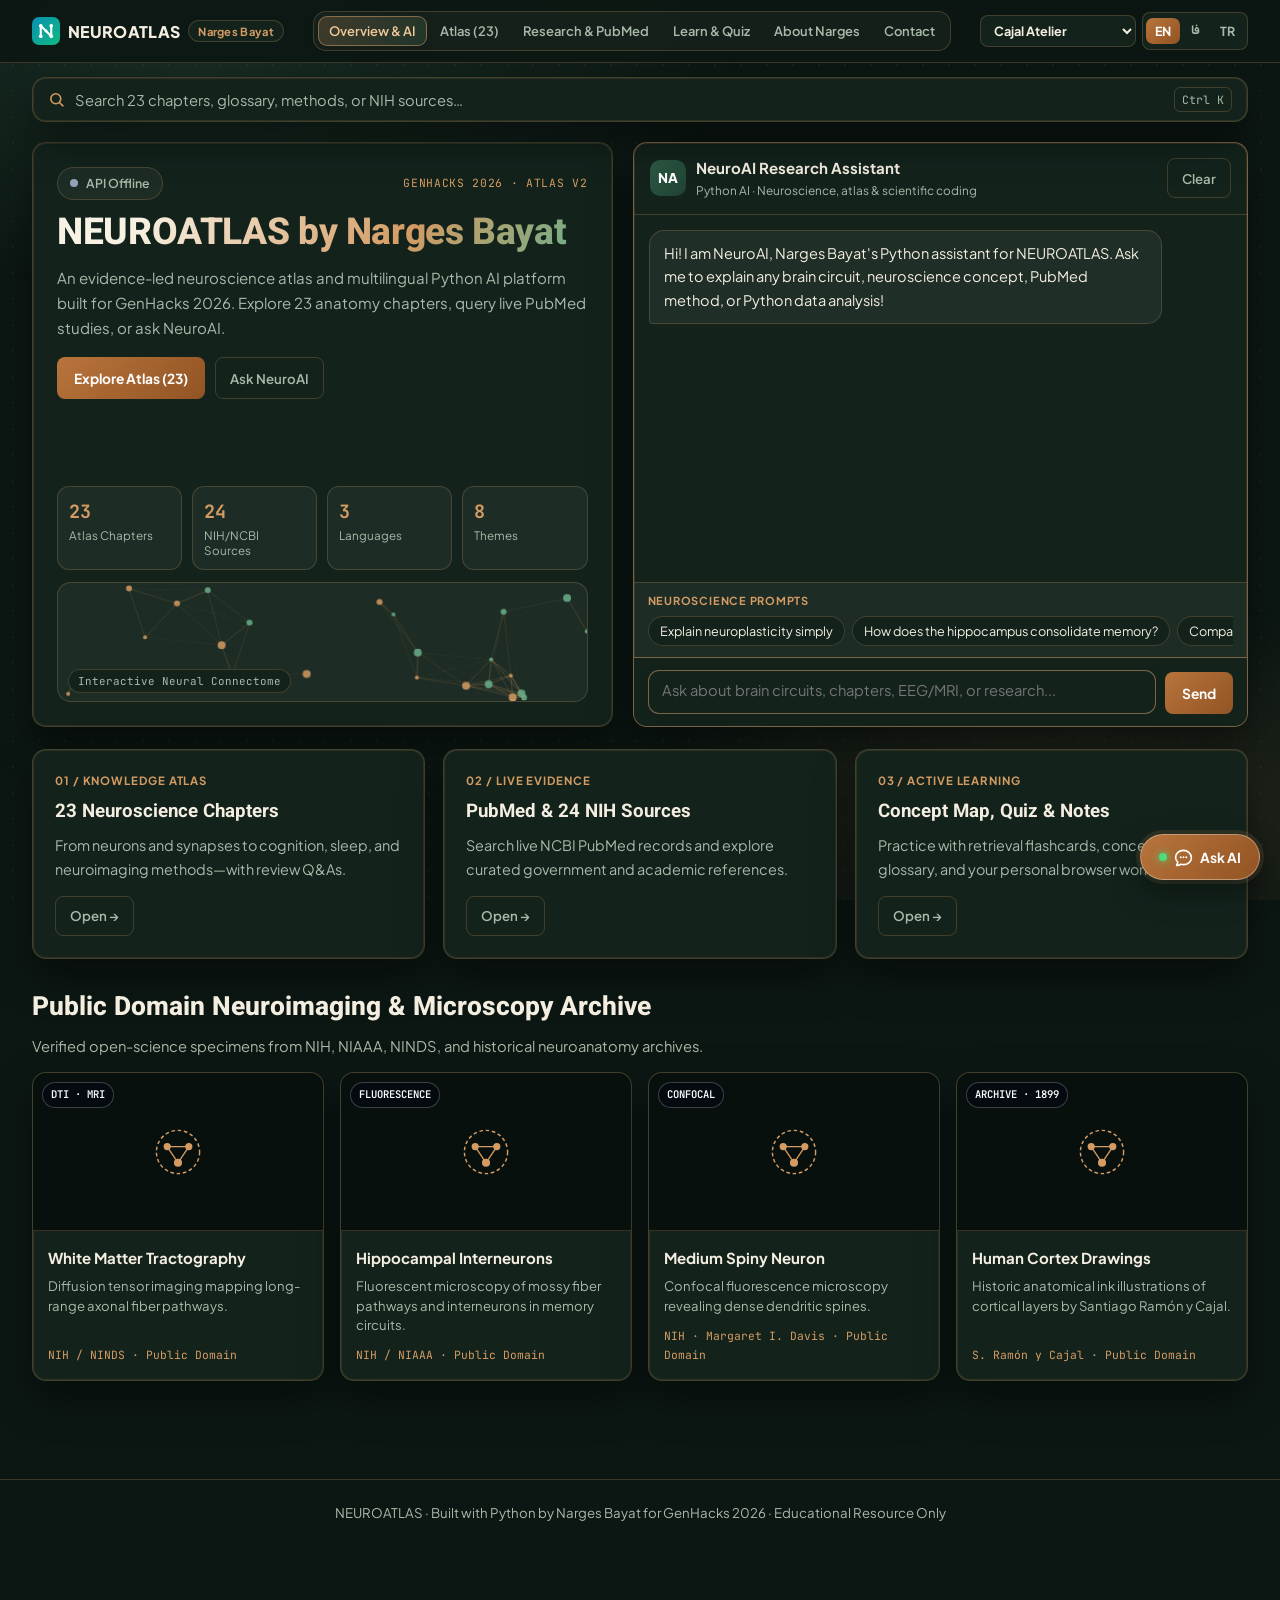
==== commit ba007a2f: "Add files via upload" ====
--- a/index.html
+++ b/index.html
@@ -58,6 +58,14 @@
             <button type="button" class="lang-btn" data-lang="tr">TR</button>
           </div>
         </div>
+      </div>
+
+      <div class="mobile-lang-strip" aria-label="Mobile Quick Controls">
+        <div class="lang-group" role="group" aria-label="Language selector">
+          <button type="button" class="lang-btn active" data-lang="en">EN</button>
+          <button type="button" class="lang-btn" data-lang="fa">فا</button>
+          <button type="button" class="lang-btn" data-lang="tr">TR</button>
+        </div>
 
         <div class="nav-mobile-actions">
           <button id="mobileSearchBtn" type="button" class="icon-btn" aria-label="Search">
@@ -73,15 +81,6 @@
             <span data-i18n="menuBtnLabel">Menu</span>
           </button>
         </div>
-      </div>
-
-      <div class="mobile-lang-strip" aria-label="Quick Language and Theme Switcher">
-        <div class="lang-group" role="group" aria-label="Language selector">
-          <button type="button" class="lang-btn active" data-lang="en">EN</button>
-          <button type="button" class="lang-btn" data-lang="fa">فا</button>
-          <button type="button" class="lang-btn" data-lang="tr">TR</button>
-        </div>
-        <select id="mobileThemeSelect" class="control-select mobile-theme-select" aria-label="Theme selector"></select>
       </div>
     </div>
   </header>
--- a/css/layout.css
+++ b/css/layout.css
@@ -69,7 +69,7 @@
 }
 
 /* ==========================================================================
-   Navbar, Desktop Segmented Nav & Mobile Quick Controls Strip
+   Navbar, Desktop Segmented Nav & Clean 2-Row Mobile Bar
    ========================================================================== */
 
 .navbar {
@@ -102,7 +102,7 @@
   letter-spacing: 0.02em;
   font-size: 1rem;
   cursor: pointer;
-  flex: 1 1 auto;
+  flex: 0 1 auto;
   min-width: 0;
   background: transparent;
   border: none;
@@ -116,8 +116,6 @@
 
 .brand-name {
   white-space: nowrap;
-  overflow: hidden;
-  text-overflow: ellipsis;
 }
 
 .brand-badge {
@@ -225,9 +223,9 @@
 }
 
 .nav-mobile-actions {
-  display: none;
-  align-items: center;
-  gap: 6px;
+  display: flex;
+  align-items: center;
+  gap: 7px;
   flex-shrink: 0;
 }
 
@@ -252,7 +250,7 @@
 /* Eye-Catching Mobile Menu Trigger Button */
 .menu-trigger-btn {
   height: 38px;
-  padding: 0 11px;
+  padding: 0 12px;
   display: inline-flex;
   align-items: center;
   gap: 6px;
@@ -261,7 +259,7 @@
   background: var(--btn-bg);
   color: var(--btn-text);
   font-family: inherit;
-  font-size: 0.8rem;
+  font-size: 0.81rem;
   font-weight: 700;
   white-space: nowrap;
   cursor: pointer;
@@ -275,13 +273,13 @@
   filter: brightness(1.06);
 }
 
-/* Mobile Quick Strip (Language + Visible Theme Picker) */
+/* Mobile Row 2: Language Switcher + Search + Menu Button */
 .mobile-lang-strip {
   display: none;
   align-items: center;
   justify-content: space-between;
-  gap: 8px;
-  padding: 6px 0 9px;
+  gap: 10px;
+  padding: 7px 0 9px;
   border-top: 1px solid var(--border);
   width: 100%;
 }
@@ -292,15 +290,7 @@
 
 .mobile-lang-strip .lang-btn {
   min-height: 32px;
-  padding: 4px 10px;
-}
-
-.mobile-theme-select {
-  flex: 1 1 auto;
-  min-width: 0;
-  max-width: 185px;
-  min-height: 36px;
-  padding: 4px 8px;
+  padding: 4px 11px;
 }
 
 /* ==========================================================================
@@ -371,7 +361,6 @@
   letter-spacing: 0.03em;
 }
 
-/* Placed at TOP of drawer right under header so visitors immediately see it */
 .drawer-controls {
   padding-bottom: 12px;
   border-bottom: 1px solid var(--border);
@@ -828,7 +817,7 @@
 }
 
 /* ==========================================================================
-   Buttons, Inputs & Chat Panel
+   Buttons, Inputs & Distinct High-Contrast Chat Panel
    ========================================================================== */
 
 .btn-ghost {
@@ -892,6 +881,7 @@
   flex-direction: column;
   height: 585px;
   overflow: hidden;
+  border-color: var(--border-strong);
 }
 
 .chat-header {
@@ -1072,8 +1062,9 @@
 }
 
 .chat-input-bar {
-  padding: 11px 13px;
-  border-top: 1px solid var(--border);
+  padding: 12px 14px;
+  border-top: 1.5px solid var(--border-strong);
+  background: var(--bg-card-solid);
   display: flex;
   gap: 9px;
   align-items: flex-end;
@@ -1100,9 +1091,17 @@
   min-height: 44px;
   max-height: 132px;
   overflow-y: auto;
-}
-
-.chat-input:focus,
+  background: var(--bg-card);
+  border: 1.5px solid var(--border-strong);
+  box-shadow: 0 2px 10px rgba(0, 0, 0, 0.09);
+  transition: border-color 0.18s, box-shadow 0.18s;
+}
+
+.chat-input:focus {
+  border-color: var(--accent);
+  box-shadow: 0 0 0 3px var(--accent-glow);
+}
+
 .field:focus,
 textarea:focus {
   border-color: var(--accent);
@@ -1742,14 +1741,23 @@
   }
 }
 
-/* Switch top bar cleanly into Hamburger Drawer + Quick Language/Theme Strip */
+/* Switch top bar cleanly into 2-Row Mobile Header: Brand Row + Controls Row */
 @media (max-width: 1080px) {
   .nav-tabs,
   .navbar .controls {
     display: none;
   }
 
-  .nav-mobile-actions,
+  .nav-inner {
+    justify-content: center;
+    min-height: 48px;
+    padding: 6px 0;
+  }
+
+  .brand {
+    justify-content: center;
+  }
+
   .mobile-lang-strip {
     display: flex;
   }
@@ -1790,11 +1798,6 @@
 @media (max-width: 720px) {
   .container {
     width: calc(100% - 24px);
-  }
-
-  .nav-inner {
-    min-height: 52px;
-    padding: 6px 0;
   }
 
   .grid-3,
@@ -1842,7 +1845,7 @@
 
   .toast-region {
     bottom: auto;
-    top: 76px;
+    top: 96px;
     inset-inline-start: 14px;
     inset-inline-end: 14px;
     max-width: none;
@@ -1881,11 +1884,10 @@
   }
 }
 
-/* Compact Mobile Top Bar Math — Guarantees 100% of Menu Button Fits on 360px Screens */
 @media (max-width: 520px) {
   .brand {
-    gap: 6px;
-    font-size: 0.88rem;
+    gap: 7px;
+    font-size: 0.94rem;
   }
 
   .brand svg {
@@ -1894,8 +1896,8 @@
   }
 
   .brand-badge {
-    font-size: 0.61rem;
-    padding: 2px 6px;
+    font-size: 0.65rem;
+    padding: 2px 8px;
   }
 
   .icon-btn {
@@ -1905,13 +1907,9 @@
 
   .menu-trigger-btn {
     height: 36px;
-    padding: 0 10px;
-    font-size: 0.78rem;
+    padding: 0 11px;
+    font-size: 0.79rem;
     gap: 5px;
-  }
-
-  .mobile-theme-select {
-    max-width: 168px;
   }
 }
 
@@ -1932,7 +1930,7 @@
 /* Dedicated Mobile Landscape optimization */
 @media (max-height: 520px) and (orientation: landscape) {
   .nav-inner {
-    min-height: 46px;
+    min-height: 42px;
     padding: 4px 0;
   }
 
